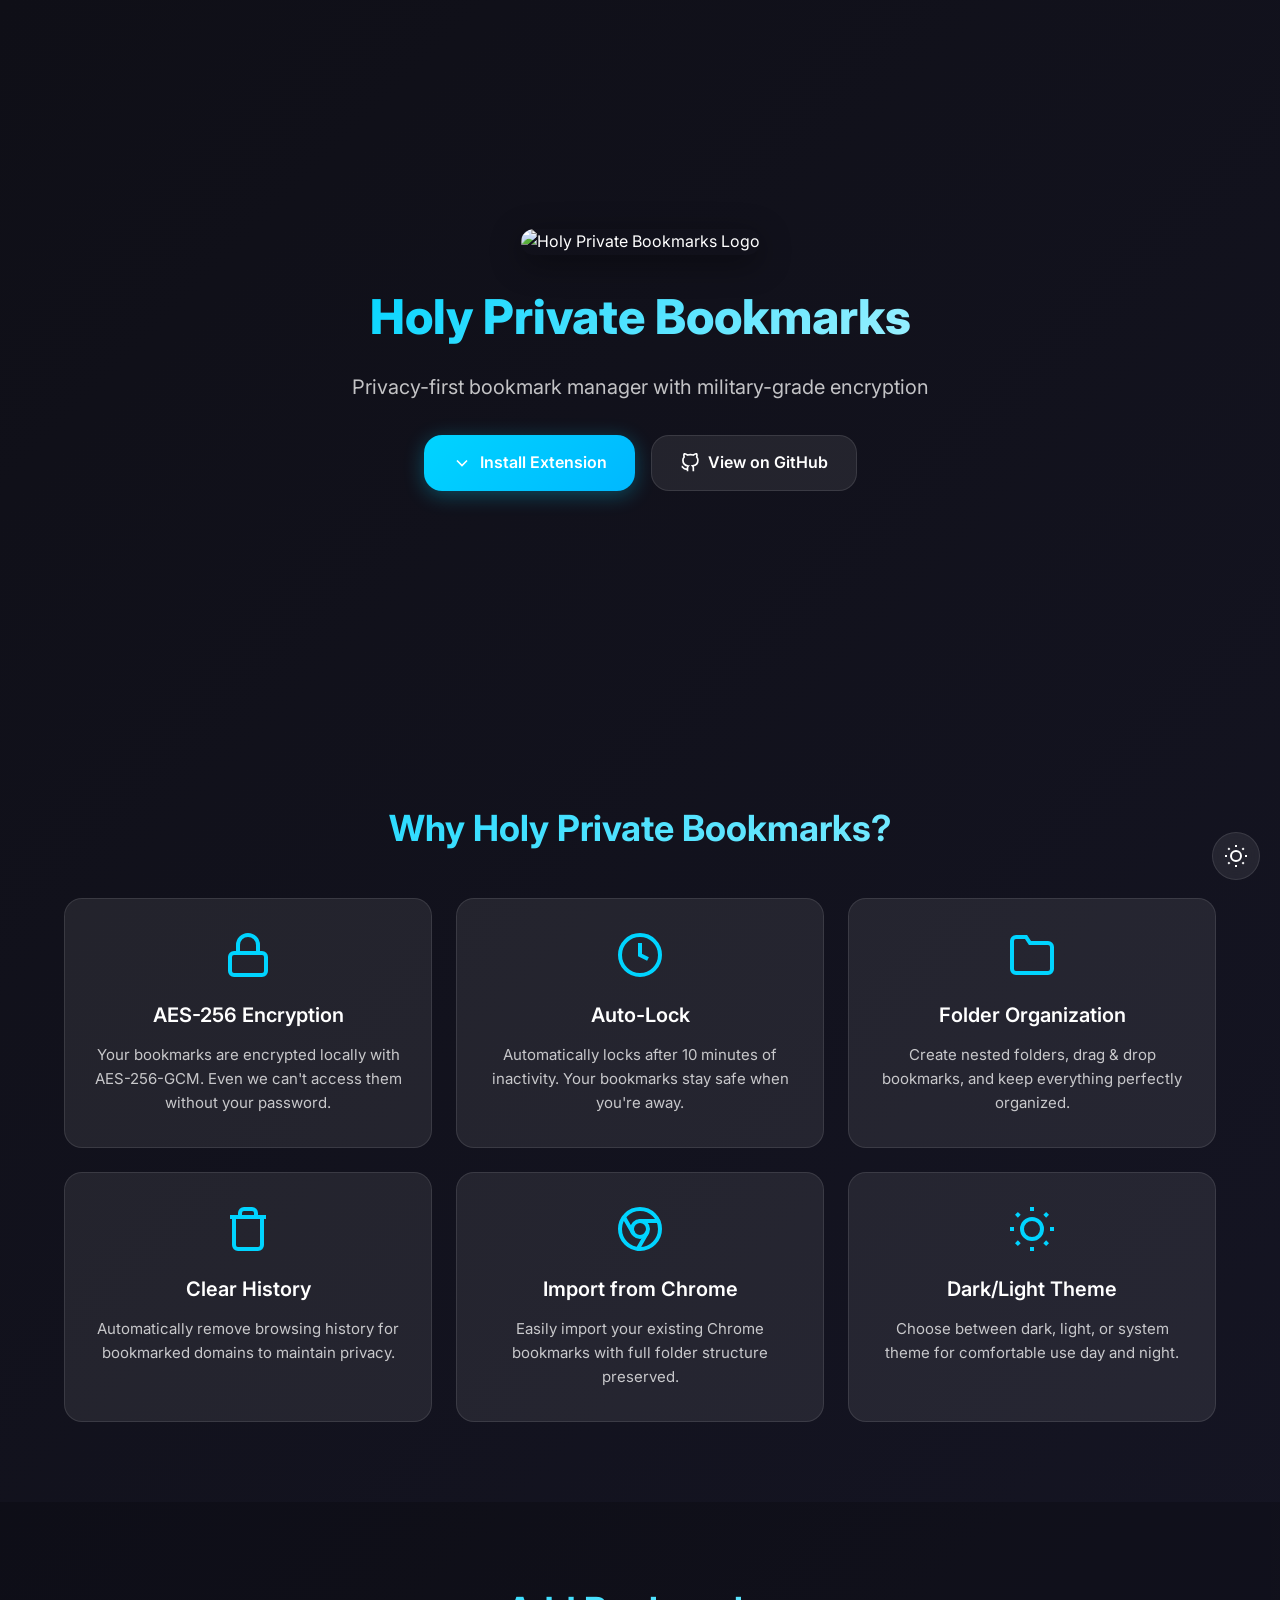
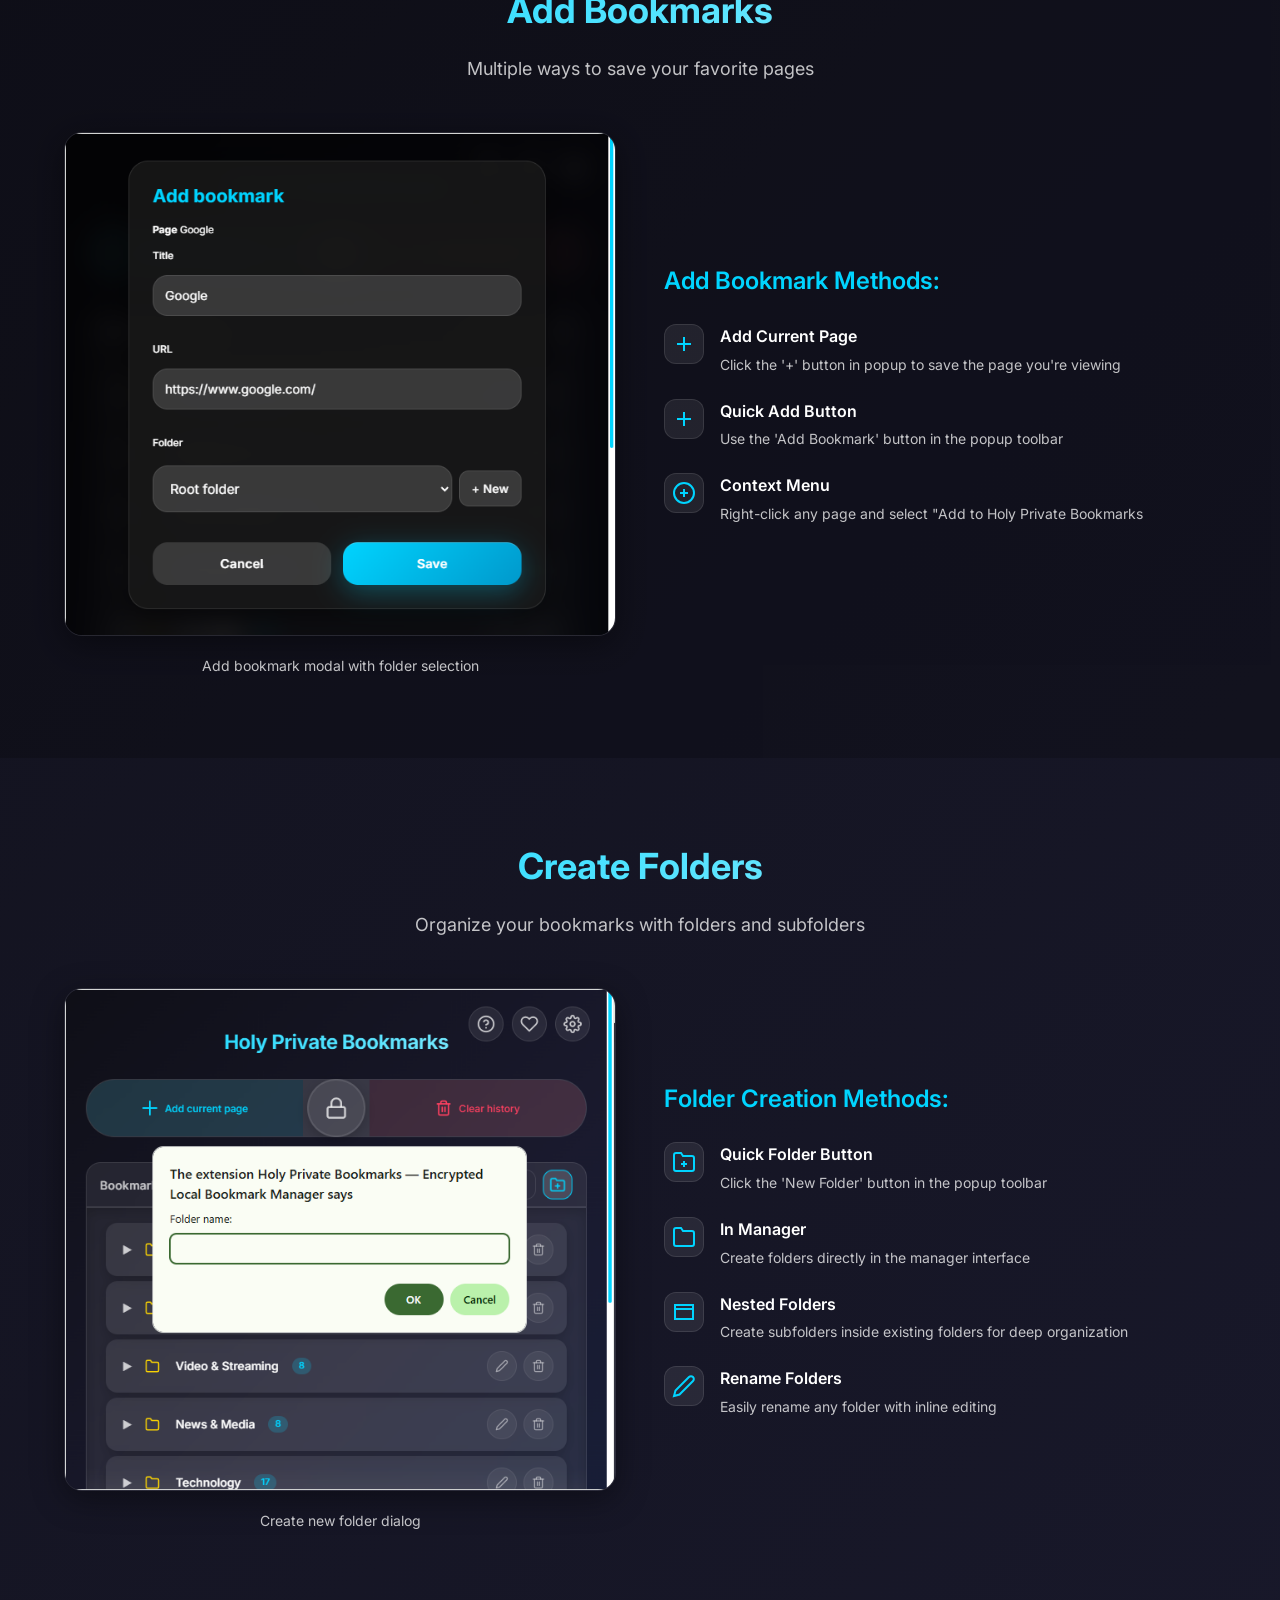
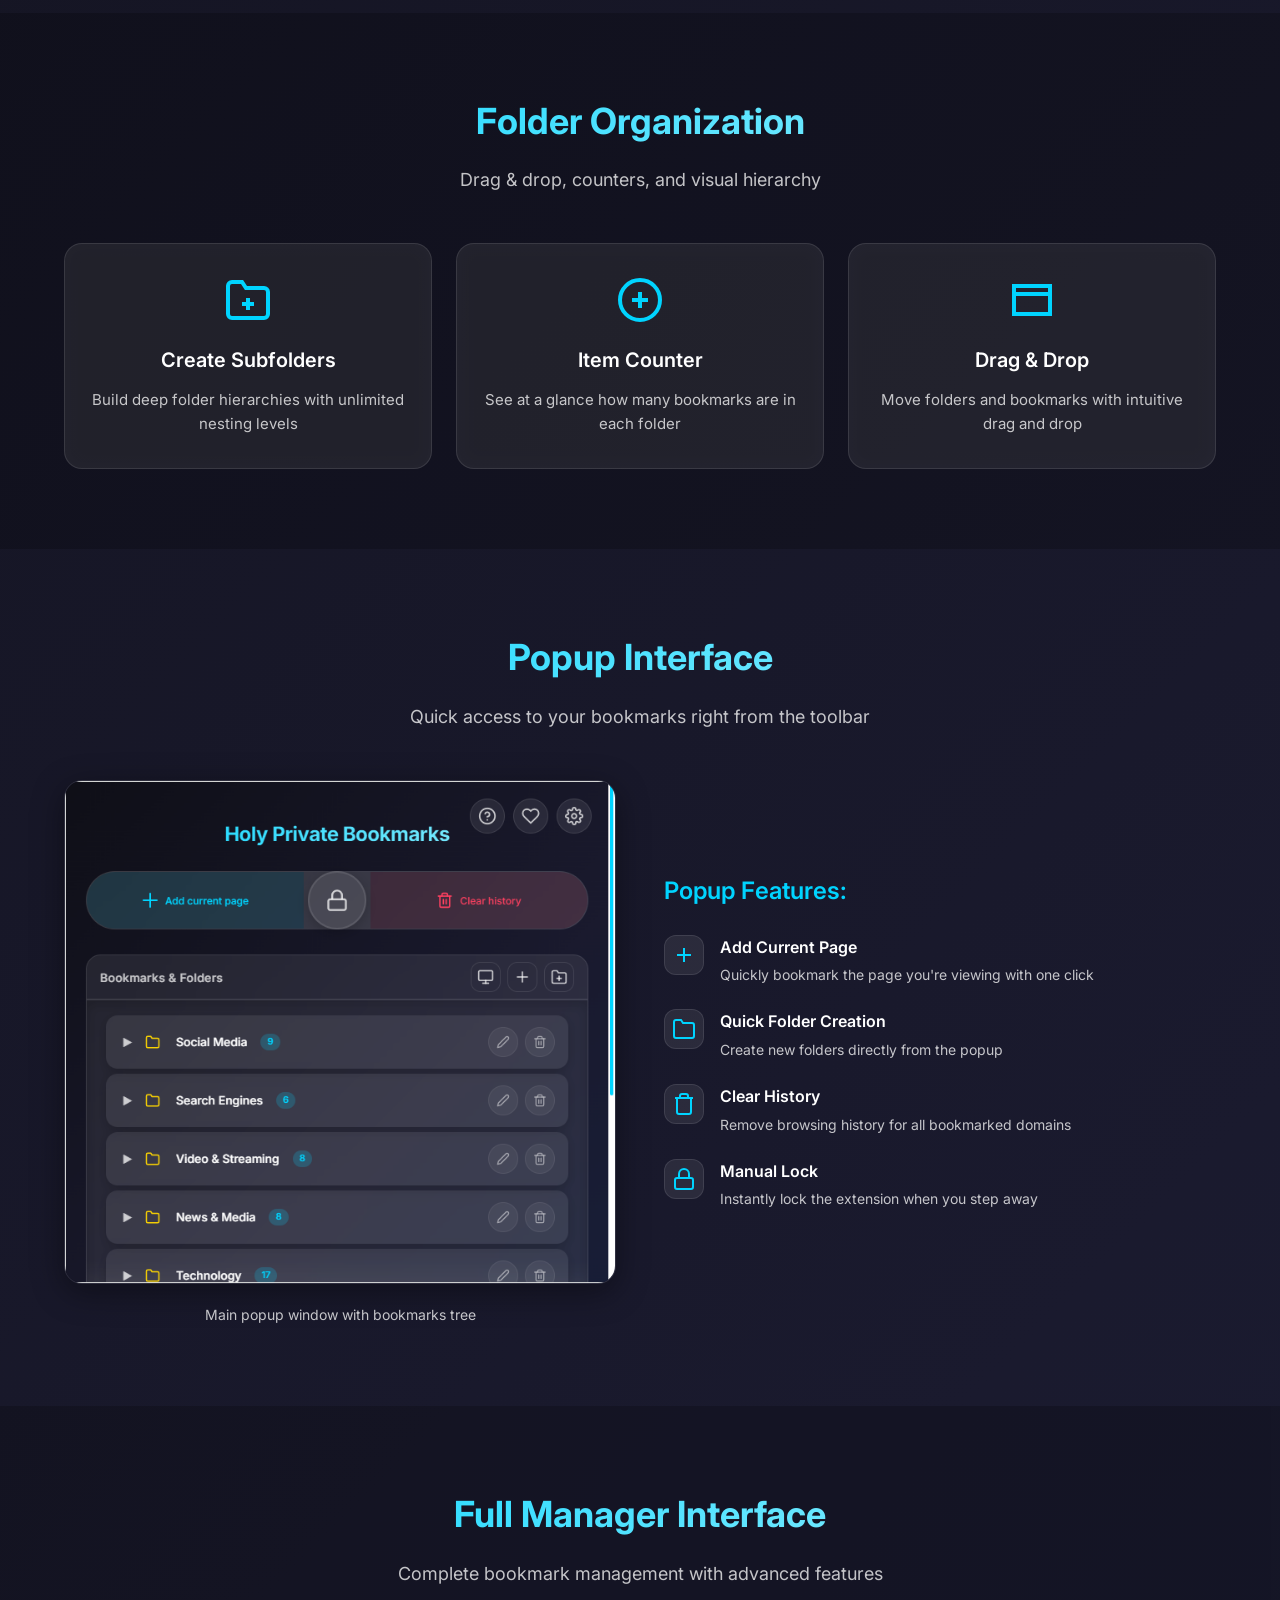
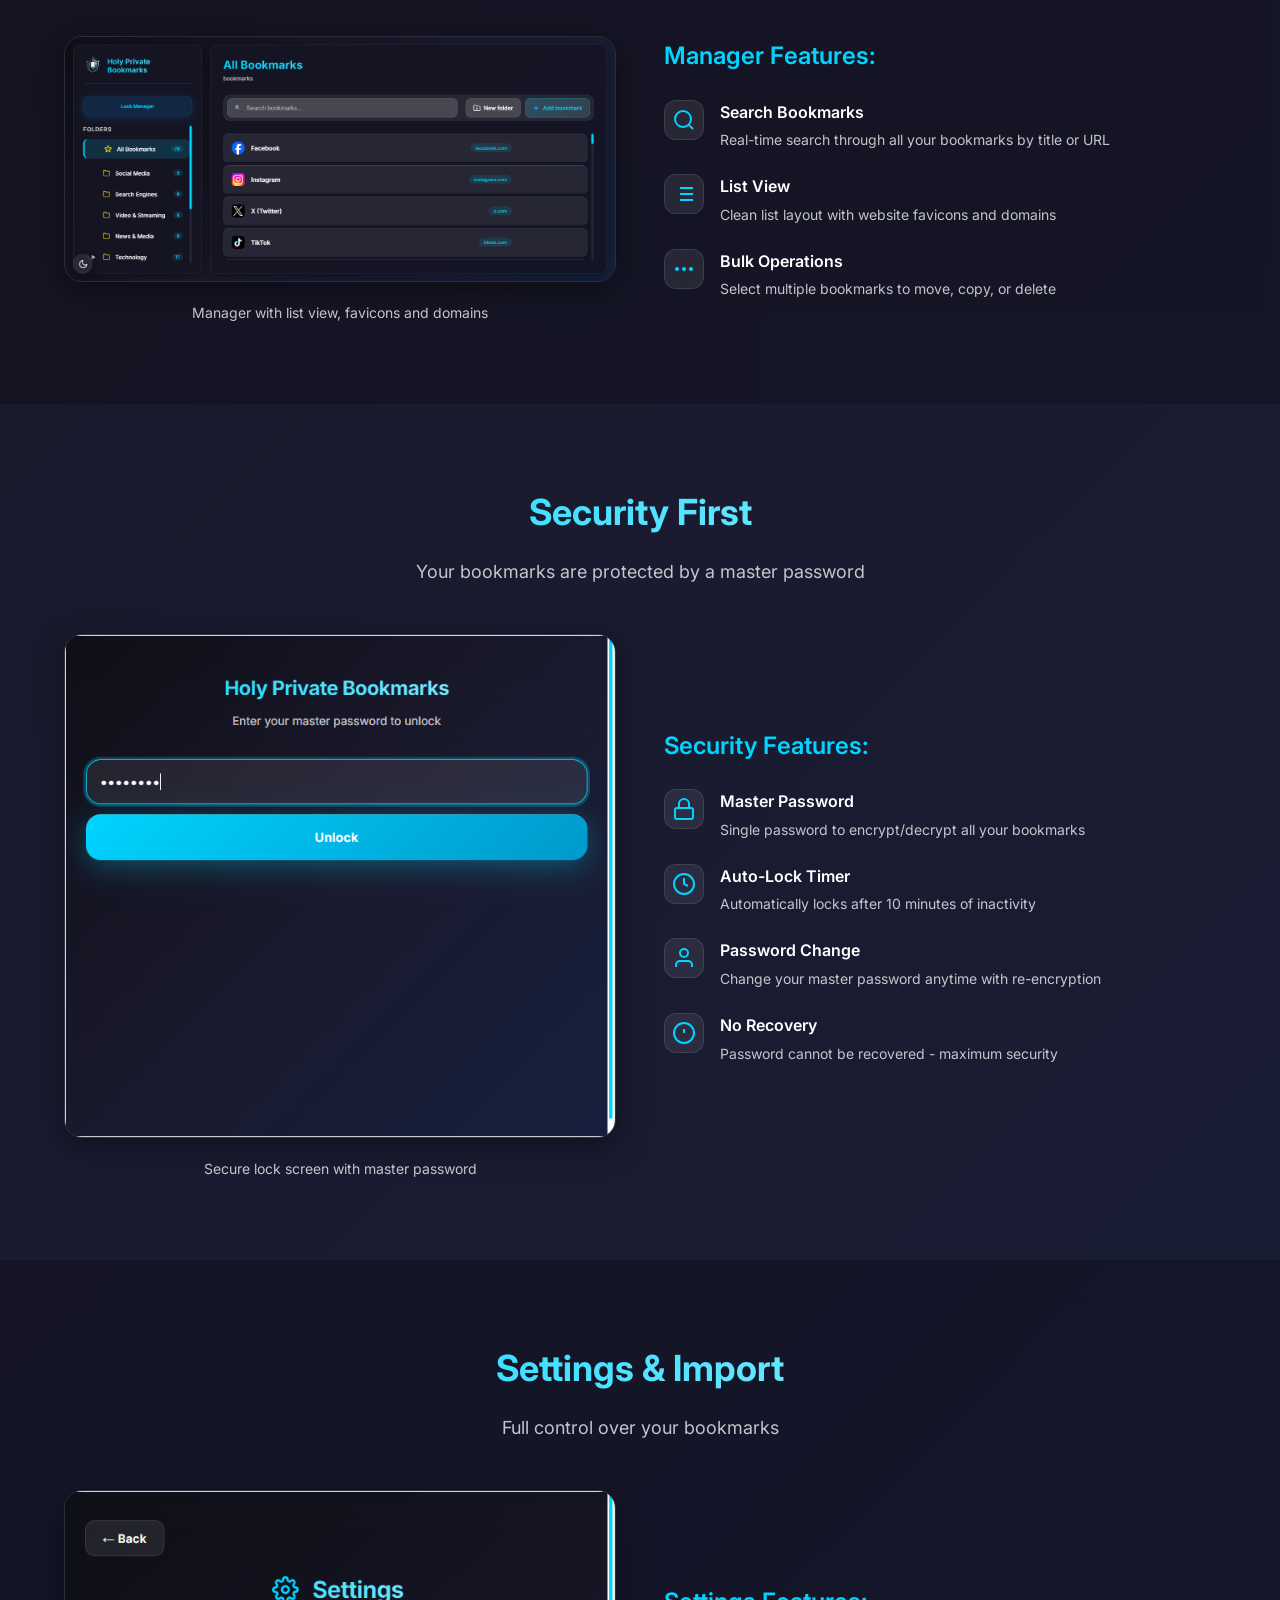
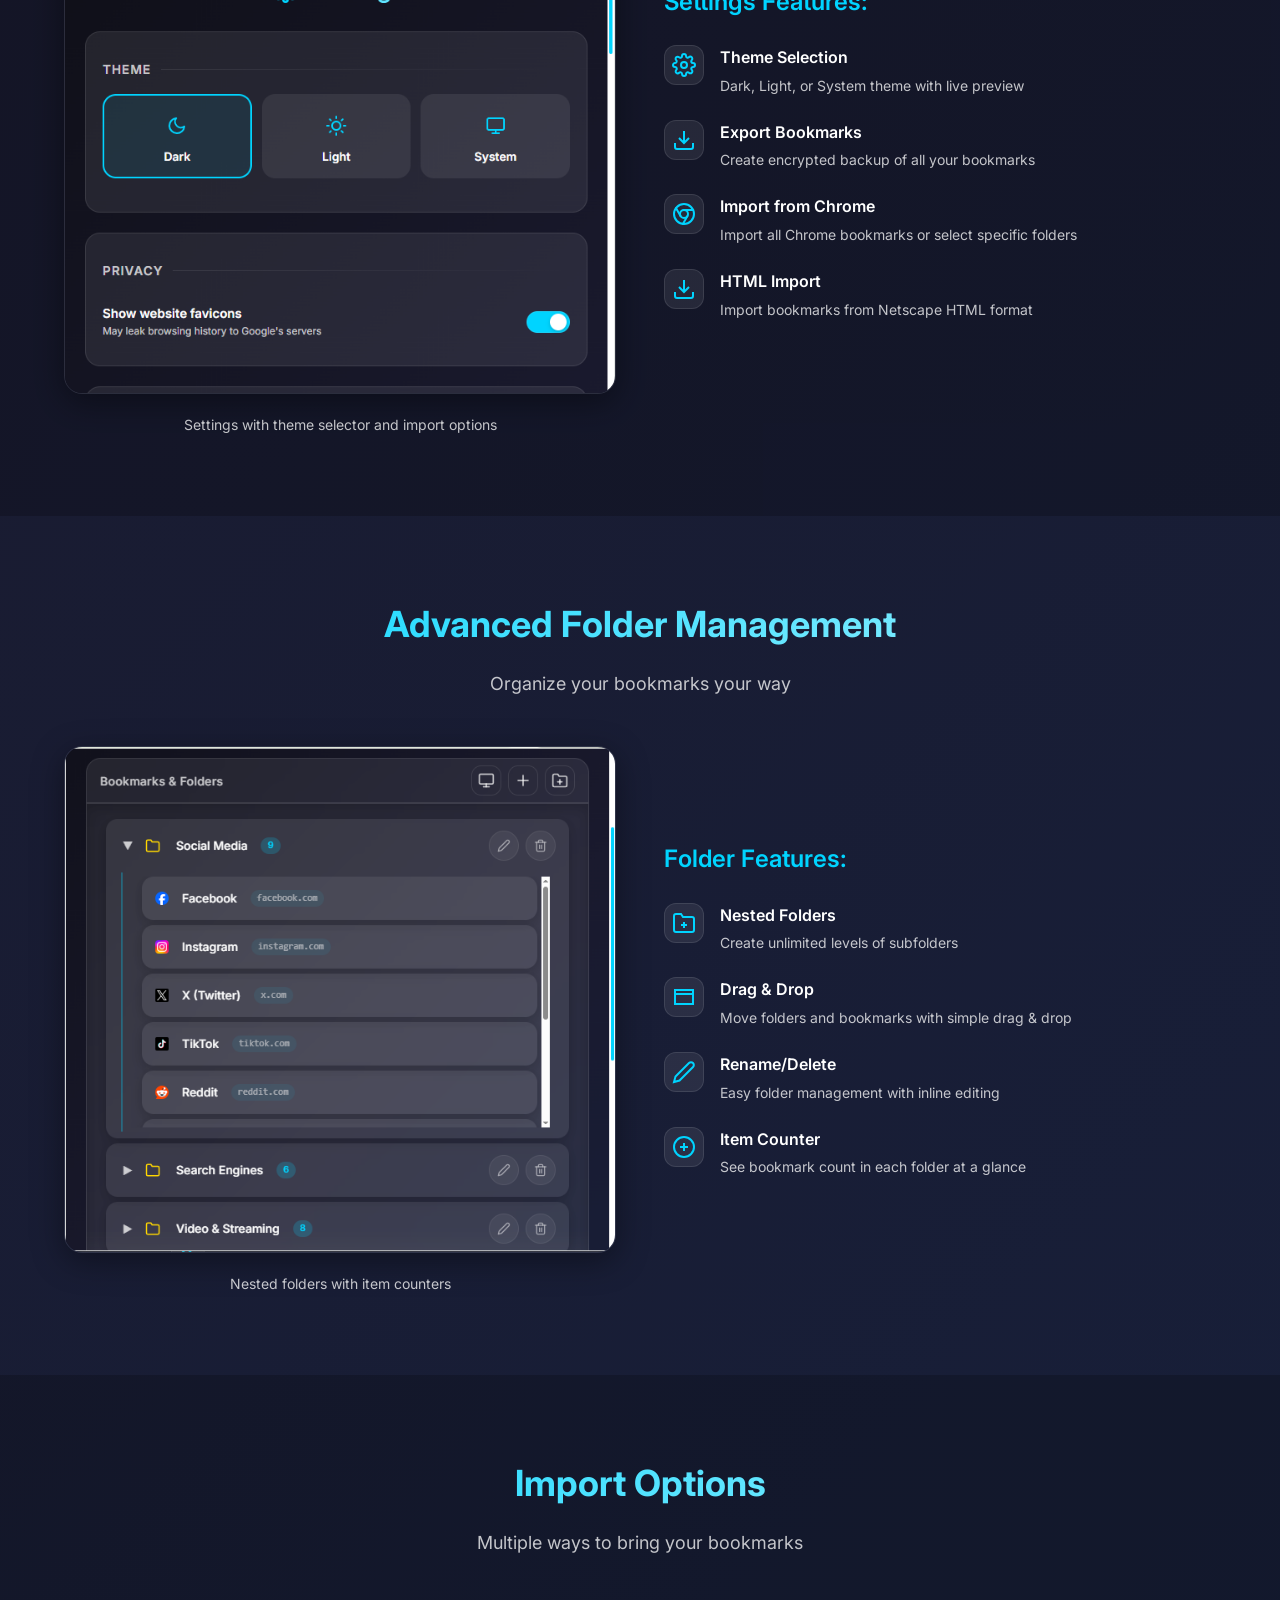
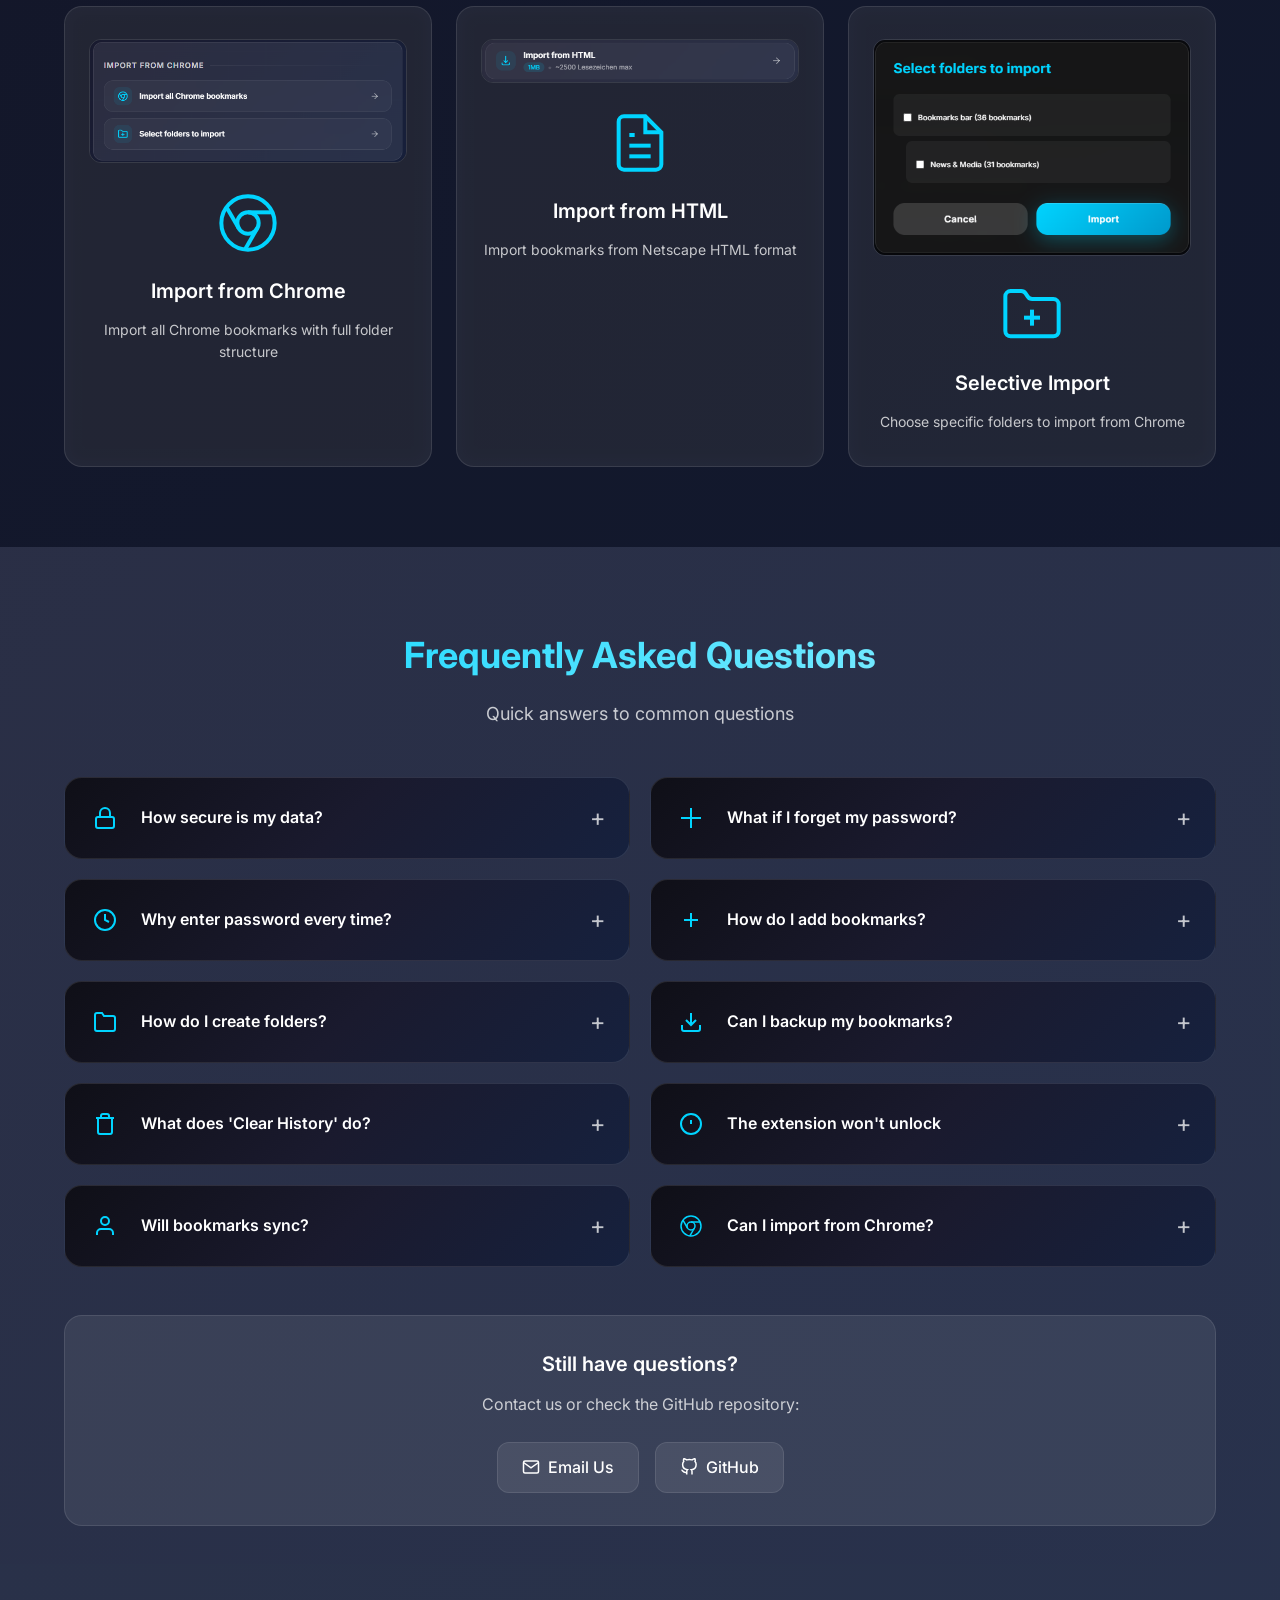
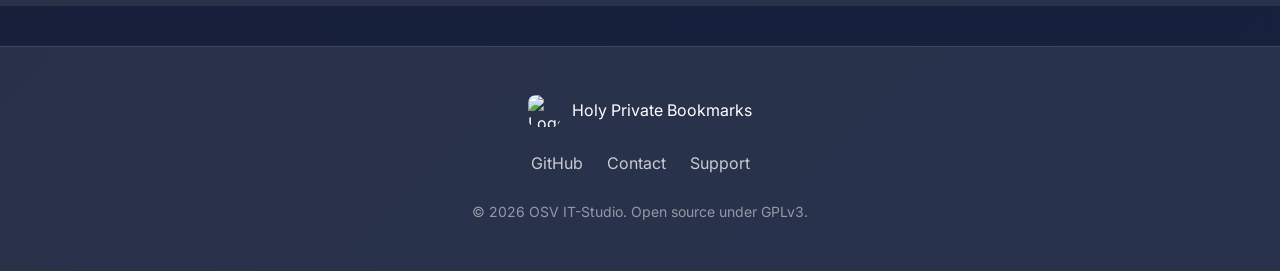
==== docs/index.html @ a37a7ee1 "Update index.html" ====
<!DOCTYPE html>
<html lang="en">
<head>
 <meta charset="UTF-8">
  <meta name="viewport" content="width=device-width, initial-scale=1.0">
  
  <title>Holy Private Bookmarks — Secure Encrypted Bookmark Manager</title>
  <meta name="description" content="Privacy-first browser extension with military-grade AES-256 encryption for your bookmarks. Local storage, master password, folders, and complete privacy.">
  <meta name="keywords" content="encrypted bookmarks, private bookmarks, secure bookmarks, password protected bookmarks, chrome extension, bookmark manager, privacy, aes-256 encryption">
  <meta name="author" content="OSV IT-Studio">
  <meta name="robots" content="index, follow">
  <meta name="language" content="English">
  <meta name="revisit-after" content="7 days">
  <meta name="google-site-verification" content="tSWlNfduThdXsXJMsFnpH-ezIT5H549niRBjzikMNz8" />
  <meta name="google-site-verification" content="KIAW8bgORhv7sdzbwrA6Qhr5ezmO7qyUEjil_J93TGE" />
  <link rel="canonical" href="https://osv-it-studio.github.io/holy-private-bookmarks/">
 
  <link rel="icon" type="image/png" sizes="16x16" href="https://raw.githubusercontent.com/OSV-IT-Studio/holy-private-bookmarks/main/src/icons/icon16.png">
  <link rel="icon" type="image/png" sizes="48x48" href="https://raw.githubusercontent.com/OSV-IT-Studio/holy-private-bookmarks/main/src/icons/icon48.png">
  <link rel="icon" type="image/png" sizes="128x128" href="https://raw.githubusercontent.com/OSV-IT-Studio/holy-private-bookmarks/main/src/icons/icon128.png">
  <link rel="apple-touch-icon" sizes="128x128" href="https://raw.githubusercontent.com/OSV-IT-Studio/holy-private-bookmarks/main/src/icons/icon128.png">
  

  <meta property="og:title" content="Holy Private Bookmarks — Encrypted Bookmark Manager">
  <meta property="og:description" content="Military-grade AES-256 encryption for your bookmarks. Local storage, master password, complete privacy.">
  <meta property="og:url" content="https://osv-it-studio.github.io/holy-private-bookmarks/">
  <meta property="og:type" content="website">
  <meta property="og:image" content="https://raw.githubusercontent.com/OSV-IT-Studio/holy-private-bookmarks/main/src/icons/icon128.png">
  <meta property="og:image:width" content="128">
  <meta property="og:image:height" content="128">
  <meta property="og:site_name" content="Holy Private Bookmarks">
  

  <meta name="twitter:card" content="summary">
  <meta name="twitter:title" content="Holy Private Bookmarks — Encrypted Bookmark Manager">
  <meta name="twitter:description" content="Military-grade AES-256 encryption for your bookmarks. Local storage, master password, complete privacy.">
  <meta name="twitter:image" content="https://raw.githubusercontent.com/OSV-IT-Studio/holy-private-bookmarks/main/src/icons/icon128.png">
  
  <link rel="stylesheet" href="style.css">
  <link href="https://fonts.googleapis.com/css2?family=Inter:wght@400;500;600;700;800&display=swap" rel="stylesheet">
</head>
<body>

  <section class="hero">
    <div class="hero-content">
      <img src="https://raw.githubusercontent.com/OSV-IT-Studio/holy-private-bookmarks/main/src/icons/icon128.png" alt="Holy Private Bookmarks Logo" class="hero-logo">
      <h1>Holy Private Bookmarks</h1>
      <p class="hero-subtitle">Privacy-first bookmark manager with military-grade encryption</p>
      <div class="hero-buttons">
        <a href="https://chromewebstore.google.com/detail/holy-private-bookmarks/nnafnomgekidkehbgkfmhapccelgdbch" class="btn btn-primary">
          <svg width="20" height="20" viewBox="0 0 24 24" fill="none" stroke="currentColor" stroke-width="2">
            <polyline points="6 9 12 15 18 9"></polyline>
          </svg>
          Install Extension
        </a>
        <a href="https://github.com/OSV-IT-Studio/holy-private-bookmarks" class="btn btn-secondary">
          <svg width="20" height="20" viewBox="0 0 24 24" fill="none" stroke="currentColor" stroke-width="2">
            <path d="M9 19c-5 1.5-5-2.5-7-3m14 6v-3.87a3.37 3.37 0 0 0-.94-2.61c3.14-.35 6.44-1.54 6.44-7A5.44 5.44 0 0 0 20 4.77 5.07 5.07 0 0 0 19.91 1S18.73.65 16 2.48a13.38 13.38 0 0 0-7 0C6.27.65 5.09 1 5.09 1A5.07 5.07 0 0 0 5 4.77a5.44 5.44 0 0 0-1.5 3.78c0 5.42 3.3 6.61 6.44 7A3.37 3.37 0 0 0 9 18.13V22"></path>
          </svg>
          View on GitHub
        </a>
      </div>
    </div>
  </section>


  <section class="features">
    <div class="container">
      <h2 class="section-title">Why Holy Private Bookmarks?</h2>
      <div class="features-grid">
        <div class="feature-card">
          <div class="feature-icon">
            <svg width="32" height="32" viewBox="0 0 24 24" fill="none" stroke="currentColor" stroke-width="2">
              <rect x="3" y="11" width="18" height="11" rx="2" ry="2"></rect>
              <path d="M7 11V7a5 5 0 0 1 10 0v4"></path>
            </svg>
          </div>
          <h3>AES-256 Encryption</h3>
          <p>Your bookmarks are encrypted locally with AES-256-GCM. Even we can't access them without your password.</p>
        </div>
        <div class="feature-card">
          <div class="feature-icon">
            <svg width="32" height="32" viewBox="0 0 24 24" fill="none" stroke="currentColor" stroke-width="2">
              <circle cx="12" cy="12" r="10"></circle>
              <polyline points="12 6 12 12 16 14"></polyline>
            </svg>
          </div>
          <h3>Auto-Lock</h3>
          <p>Automatically locks after 10 minutes of inactivity. Your bookmarks stay safe when you're away.</p>
        </div>
        <div class="feature-card">
          <div class="feature-icon">
            <svg width="32" height="32" viewBox="0 0 24 24" fill="none" stroke="currentColor" stroke-width="2">
              <path d="M22 19a2 2 0 0 1-2 2H4a2 2 0 0 1-2-2V5a2 2 0 0 1 2-2h5l2 3h9a2 2 0 0 1 2 2z"></path>
            </svg>
          </div>
          <h3>Folder Organization</h3>
          <p>Create nested folders, drag & drop bookmarks, and keep everything perfectly organized.</p>
        </div>
        <div class="feature-card">
          <div class="feature-icon">
            <svg width="32" height="32" viewBox="0 0 24 24" fill="none" stroke="currentColor" stroke-width="2">
              <polyline points="3 6 5 6 21 6"></polyline>
              <path d="M19 6v14a2 2 0 0 1-2 2H7a2 2 0 0 1-2-2V6m3 0V4a2 2 0 0 1 2-2h4a2 2 0 0 1 2 2v2"></path>
            </svg>
          </div>
          <h3>Clear History</h3>
          <p>Automatically remove browsing history for bookmarked domains to maintain privacy.</p>
        </div>
        <div class="feature-card">
          <div class="feature-icon">
            <svg width="20" height="20" viewBox="0 0 24 24" fill="none" stroke="currentColor" stroke-width="2" stroke-linecap="round" stroke-linejoin="round">
                    <circle cx="12" cy="12" r="10"></circle>
                    <circle cx="12" cy="12" r="4"></circle>
                    <line x1="21.17" y1="8" x2="12" y2="8"></line>
                    <line x1="3.95" y1="6.06" x2="8.54" y2="14"></line>
                    <line x1="10.88" y1="21.94" x2="15.46" y2="14"></line>
                </svg>
          </div>
          <h3>Import from Chrome</h3>
          <p>Easily import your existing Chrome bookmarks with full folder structure preserved.</p>
        </div>
        <div class="feature-card">
          <div class="feature-icon">
            <svg width="32" height="32" viewBox="0 0 24 24" fill="none" stroke="currentColor" stroke-width="2">
              <circle cx="12" cy="12" r="5"></circle>
              <line x1="12" y1="1" x2="12" y2="3"></line>
              <line x1="12" y1="21" x2="12" y2="23"></line>
              <line x1="4.22" y1="4.22" x2="5.64" y2="5.64"></line>
              <line x1="18.36" y1="18.36" x2="19.78" y2="19.78"></line>
              <line x1="1" y1="12" x2="3" y2="12"></line>
              <line x1="21" y1="12" x2="23" y2="12"></line>
              <line x1="4.22" y1="19.78" x2="5.64" y2="18.36"></line>
              <line x1="18.36" y1="5.64" x2="19.78" y2="4.22"></line>
            </svg>
          </div>
          <h3>Dark/Light Theme</h3>
          <p>Choose between dark, light, or system theme for comfortable use day and night.</p>
        </div>
      </div>
    </div>
  </section>


  <section class="demo-section alt-bg">
    <div class="container">
      <h2 class="section-title">Add Bookmarks</h2>
      <p class="section-subtitle">Multiple ways to save your favorite pages</p>
      
      <div class="demo-grid">
        <div class="demo-image">
          <img src="screenshots/add-bookmark.png" alt="Add Bookmark Modal" class="screenshot">
          <div class="demo-caption">Add bookmark modal with folder selection</div>
        </div>
        
        <div class="demo-features">
          <h3>Add Bookmark Methods:</h3>
          <ul class="feature-list">
            <li>
              <span class="feature-marker">
                <svg width="24" height="24" viewBox="0 0 24 24" fill="none" stroke="currentColor" stroke-width="2">
                  <line x1="12" y1="5" x2="12" y2="19"></line>
                  <line x1="5" y1="12" x2="19" y2="12"></line>
                </svg>
              </span>
              <div>
                <strong>Add Current Page</strong>
                <p>Click the '+' button in popup to save the page you're viewing</p>
              </div>
            </li>
            <li>
              <span class="feature-marker">
                <svg width="24" height="24" viewBox="0 0 24 24" fill="none" stroke="currentColor" stroke-width="2">
                  <line x1="12" y1="5" x2="12" y2="19"></line>
                  <line x1="5" y1="12" x2="19" y2="12"></line>
                </svg>
              </span>
              <div>
                <strong>Quick Add Button</strong>
                <p>Use the 'Add Bookmark' button in the popup toolbar</p>
              </div>
            </li>
            <li>
              <span class="feature-marker">
                <svg width="24" height="24" viewBox="0 0 24 24" fill="none" stroke="currentColor" stroke-width="2">
                  <circle cx="12" cy="12" r="10"></circle>
                  <line x1="12" y1="8" x2="12" y2="16"></line>
                  <line x1="8" y1="12" x2="16" y2="12"></line>
                </svg>
              </span>
              <div>
                <strong>Context Menu</strong>
                <p>Right-click any page and select "Add to Holy Private Bookmarks</p>
              </div>
            </li>
            
          </ul>
        </div>
      </div>
    </div>
  </section>


  <section class="demo-section">
    <div class="container">
      <h2 class="section-title">Create Folders</h2>
      <p class="section-subtitle">Organize your bookmarks with folders and subfolders</p>
      
      <div class="demo-grid reverse">
        <div class="demo-features">
          <h3>Folder Creation Methods:</h3>
          <ul class="feature-list">
            <li>
              <span class="feature-marker">
                <svg width="24" height="24" viewBox="0 0 24 24" fill="none" stroke="currentColor" stroke-width="2">
                  <path d="M22 19a2 2 0 0 1-2 2H4a2 2 0 0 1-2-2V5a2 2 0 0 1 2-2h5l2 3h9a2 2 0 0 1 2 2z"></path>
                  <line x1="12" y1="11" x2="12" y2="17"></line>
                  <line x1="9" y1="14" x2="15" y2="14"></line>
                </svg>
              </span>
              <div>
                <strong>Quick Folder Button</strong>
                <p>Click the 'New Folder' button in the popup toolbar</p>
              </div>
            </li>
            <li>
              <span class="feature-marker">
                <svg width="24" height="24" viewBox="0 0 24 24" fill="none" stroke="currentColor" stroke-width="2">
                  <path d="M22 19a2 2 0 0 1-2 2H4a2 2 0 0 1-2-2V5a2 2 0 0 1 2-2h5l2 3h9a2 2 0 0 1 2 2z"></path>
                </svg>
              </span>
              <div>
                <strong>In Manager</strong>
                <p>Create folders directly in the manager interface</p>
              </div>
            </li>
            <li>
              <span class="feature-marker">
                <svg width="24" height="24" viewBox="0 0 24 24" fill="none" stroke="currentColor" stroke-width="2">
                  <path d="M3 9h18v10H3V9z"></path>
                  <path d="M3 5h18v4H3z"></path>
                </svg>
              </span>
              <div>
                <strong>Nested Folders</strong>
                <p>Create subfolders inside existing folders for deep organization</p>
              </div>
            </li>
            <li>
              <span class="feature-marker">
                <svg width="24" height="24" viewBox="0 0 24 24" fill="none" stroke="currentColor" stroke-width="2">
                  <path d="M17 3a2.828 2.828 0 1 1 4 4L7.5 20.5 2 22l1.5-5.5L17 3z"></path>
                </svg>
              </span>
              <div>
                <strong>Rename Folders</strong>
                <p>Easily rename any folder with inline editing</p>
              </div>
            </li>
          </ul>
        </div>
        
        <div class="demo-image">
          <img src="screenshots/create-folder.png" alt="Create Folder" class="screenshot">
          <div class="demo-caption">Create new folder dialog</div>
        </div>
      </div>
    </div>
  </section>


  <section class="demo-section  alt-bg">
    <div class="container">
      <h2 class="section-title">Folder Organization</h2>
      <p class="section-subtitle">Drag & drop, counters, and visual hierarchy</p>
      
      <div class="features-grid">
        <div class="feature-card">
          <div class="feature-icon">
            <svg width="48" height="48" viewBox="0 0 24 24" fill="none" stroke="currentColor" stroke-width="2">
              <path d="M22 19a2 2 0 0 1-2 2H4a2 2 0 0 1-2-2V5a2 2 0 0 1 2-2h5l2 3h9a2 2 0 0 1 2 2z"></path>
              <path d="M12 11v6"></path>
              <path d="M9 14h6"></path>
            </svg>
          </div>
          <h3>Create Subfolders</h3>
          <p>Build deep folder hierarchies with unlimited nesting levels</p>
        </div>
        
        <div class="feature-card">
          <div class="feature-icon">
            <svg width="48" height="48" viewBox="0 0 24 24" fill="none" stroke="currentColor" stroke-width="2">
              <circle cx="12" cy="12" r="10"></circle>
              <line x1="12" y1="8" x2="12" y2="16"></line>
              <line x1="8" y1="12" x2="16" y2="12"></line>
            </svg>
          </div>
          <h3>Item Counter</h3>
          <p>See at a glance how many bookmarks are in each folder</p>
        </div>
        
        <div class="feature-card">
          <div class="feature-icon">
            <svg width="48" height="48" viewBox="0 0 24 24" fill="none" stroke="currentColor" stroke-width="2">
              <path d="M3 9h18v10H3V9z"></path>
              <path d="M3 5h18v4H3z"></path>
            </svg>
          </div>
          <h3>Drag & Drop</h3>
          <p>Move folders and bookmarks with intuitive drag and drop</p>
        </div>
      </div>
    </div>
  </section>


  <section class="demo-section">
    <div class="container">
      <h2 class="section-title">Popup Interface</h2>
      <p class="section-subtitle">Quick access to your bookmarks right from the toolbar</p>
      
      <div class="demo-grid">
        <div class="demo-image">
          <img src="screenshots/popup-main.png" alt="Popup Main Interface" class="screenshot">
          <div class="demo-caption">Main popup window with bookmarks tree</div>
        </div>
        
        <div class="demo-features">
          <h3>Popup Features:</h3>
          <ul class="feature-list">
            <li>
              <span class="feature-marker">
                <svg width="24" height="24" viewBox="0 0 24 24" fill="none" stroke="currentColor" stroke-width="2">
                  <line x1="12" y1="5" x2="12" y2="19"></line>
                  <line x1="5" y1="12" x2="19" y2="12"></line>
                </svg>
              </span>
              <div>
                <strong>Add Current Page</strong>
                <p>Quickly bookmark the page you're viewing with one click</p>
              </div>
            </li>
            <li>
              <span class="feature-marker">
                <svg width="24" height="24" viewBox="0 0 24 24" fill="none" stroke="currentColor" stroke-width="2">
                  <path d="M22 19a2 2 0 0 1-2 2H4a2 2 0 0 1-2-2V5a2 2 0 0 1 2-2h5l2 3h9a2 2 0 0 1 2 2z"></path>
                </svg>
              </span>
              <div>
                <strong>Quick Folder Creation</strong>
                <p>Create new folders directly from the popup</p>
              </div>
            </li>
            <li>
              <span class="feature-marker">
                <svg width="24" height="24" viewBox="0 0 24 24" fill="none" stroke="currentColor" stroke-width="2">
                  <polyline points="3 6 5 6 21 6"></polyline>
                  <path d="M19 6v14a2 2 0 0 1-2 2H7a2 2 0 0 1-2-2V6m3 0V4a2 2 0 0 1 2-2h4a2 2 0 0 1 2 2v2"></path>
                </svg>
              </span>
              <div>
                <strong>Clear History</strong>
                <p>Remove browsing history for all bookmarked domains</p>
              </div>
            </li>
            <li>
              <span class="feature-marker">
                <svg width="24" height="24" viewBox="0 0 24 24" fill="none" stroke="currentColor" stroke-width="2">
                  <rect x="3" y="11" width="18" height="11" rx="2" ry="2"></rect>
                  <path d="M7 11V7a5 5 0 0 1 10 0v4"></path>
                </svg>
              </span>
              <div>
                <strong>Manual Lock</strong>
                <p>Instantly lock the extension when you step away</p>
              </div>
            </li>
          </ul>
        </div>
      </div>
    </div>
  </section>



<section class="demo-section  alt-bg">
  <div class="container">
    <h2 class="section-title">Full Manager Interface</h2>
    <p class="section-subtitle">Complete bookmark management with advanced features</p>
    
    <div class="demo-grid reverse">
      <div class="demo-features">
        <h3>Manager Features:</h3>
        <ul class="feature-list">
          <li>
            <span class="feature-marker">
              <svg width="24" height="24" viewBox="0 0 24 24" fill="none" stroke="currentColor" stroke-width="2">
                <circle cx="11" cy="11" r="8"></circle>
                <line x1="21" y1="21" x2="16.65" y2="16.65"></line>
              </svg>
            </span>
            <div>
              <strong>Search Bookmarks</strong>
              <p>Real-time search through all your bookmarks by title or URL</p>
            </div>
          </li>
          <li>
            <span class="feature-marker">
              <svg width="24" height="24" viewBox="0 0 24 24" fill="none" stroke="currentColor" stroke-width="2">
                <line x1="8" y1="6" x2="21" y2="6"></line>
                <line x1="8" y1="12" x2="21" y2="12"></line>
                <line x1="8" y1="18" x2="21" y2="18"></line>
                <line x1="3" y1="6" x2="3.01" y2="6"></line>
                <line x1="3" y1="12" x2="3.01" y2="12"></line>
                <line x1="3" y1="18" x2="3.01" y2="18"></line>
              </svg>
            </span>
            <div>
              <strong>List View</strong>
              <p>Clean list layout with website favicons and domains</p>
            </div>
          </li>
          <li>
            <span class="feature-marker">
              <svg width="24" height="24" viewBox="0 0 24 24" fill="none" stroke="currentColor" stroke-width="2">
                <circle cx="12" cy="12" r="1"></circle>
                <circle cx="19" cy="12" r="1"></circle>
                <circle cx="5" cy="12" r="1"></circle>
              </svg>
            </span>
            <div>
              <strong>Bulk Operations</strong>
              <p>Select multiple bookmarks to move, copy, or delete</p>
            </div>
          </li>
          
        </ul>
      </div>
      
      <div class="demo-image">
        <img src="screenshots/manager-list.png" alt="Manager List View" class="screenshot">
        <div class="demo-caption">Manager with list view, favicons and domains</div>
      </div>
    </div>
  </div>
</section>


  <section class="demo-section">
    <div class="container">
      <h2 class="section-title">Security First</h2>
      <p class="section-subtitle">Your bookmarks are protected by a master password</p>
      
      <div class="demo-grid">
        <div class="demo-image">
          <img src="screenshots/lock-screen.png" alt="Lock Screen" class="screenshot">
          <div class="demo-caption">Secure lock screen with master password</div>
        </div>
        
        <div class="demo-features">
          <h3>Security Features:</h3>
          <ul class="feature-list">
            <li>
              <span class="feature-marker">
                <svg width="24" height="24" viewBox="0 0 24 24" fill="none" stroke="currentColor" stroke-width="2">
                  <rect x="3" y="11" width="18" height="11" rx="2" ry="2"></rect>
                  <path d="M7 11V7a5 5 0 0 1 10 0v4"></path>
                </svg>
              </span>
              <div>
                <strong>Master Password</strong>
                <p>Single password to encrypt/decrypt all your bookmarks</p>
              </div>
            </li>
            <li>
              <span class="feature-marker">
                <svg width="24" height="24" viewBox="0 0 24 24" fill="none" stroke="currentColor" stroke-width="2">
                  <circle cx="12" cy="12" r="10"></circle>
                  <polyline points="12 6 12 12 16 14"></polyline>
                </svg>
              </span>
              <div>
                <strong>Auto-Lock Timer</strong>
                <p>Automatically locks after 10 minutes of inactivity</p>
              </div>
            </li>
            <li>
              <span class="feature-marker">
                <svg width="24" height="24" viewBox="0 0 24 24" fill="none" stroke="currentColor" stroke-width="2">
                  <path d="M20 21v-2a4 4 0 0 0-4-4H8a4 4 0 0 0-4 4v2"></path>
                  <circle cx="12" cy="7" r="4"></circle>
                </svg>
              </span>
              <div>
                <strong>Password Change</strong>
                <p>Change your master password anytime with re-encryption</p>
              </div>
            </li>
            <li>
              <span class="feature-marker">
                <svg width="24" height="24" viewBox="0 0 24 24" fill="none" stroke="currentColor" stroke-width="2">
                  <circle cx="12" cy="12" r="10"></circle>
                  <line x1="12" y1="8" x2="12" y2="12"></line>
                  <line x1="12" y1="16" x2="12.01" y2="16"></line>
                </svg>
              </span>
              <div>
                <strong>No Recovery</strong>
                <p>Password cannot be recovered - maximum security</p>
              </div>
            </li>
          </ul>
        </div>
      </div>
    </div>
  </section>

 
  <section class="demo-section alt-bg">
    <div class="container">
      <h2 class="section-title">Settings & Import</h2>
      <p class="section-subtitle">Full control over your bookmarks</p>
      
      <div class="demo-grid reverse">
        <div class="demo-features">
          <h3>Settings Features:</h3>
          <ul class="feature-list">
            <li>
              <span class="feature-marker">
                <svg width="24" height="24" viewBox="0 0 24 24" fill="none" stroke="currentColor" stroke-width="2">
                  <circle cx="12" cy="12" r="3"></circle>
                  <path d="M19.4 15a1.65 1.65 0 0 0 .33 1.82l.06.06a2 2 0 0 1 0 2.83 2 2 0 0 1-2.83 0l-.06-.06a1.65 1.65 0 0 0-1.82-.33 1.65 1.65 0 0 0-1 1.51V21a2 2 0 0 1-2 2 2 2 0 0 1-2-2v-.09A1.65 1.65 0 0 0 9 19.4a1.65 1.65 0 0 0-1.82.33l-.06.06a2 2 0 0 1-2.83 0 2 2 0 0 1 0-2.83l.06-.06a1.65 1.65 0 0 0 .33-1.82 1.65 1.65 0 0 0-1.51-1H3a2 2 0 0 1-2-2 2 2 0 0 1 2-2h.09A1.65 1.65 0 0 0 4.6 9a1.65 1.65 0 0 0-.33-1.82l-.06-.06a2 2 0 0 1 0-2.83 2 2 0 0 1 2.83 0l.06.06a1.65 1.65 0 0 0 1.82.33H9a1.65 1.65 0 0 0 1-1.51V3a2 2 0 0 1 2-2 2 2 0 0 1 2 2v.09a1.65 1.65 0 0 0 1 1.51 1.65 1.65 0 0 0 1.82-.33l.06-.06a2 2 0 0 1 2.83 0 2 2 0 0 1 0 2.83l-.06.06a1.65 1.65 0 0 0-.33 1.82V9a1.65 1.65 0 0 0 1.51 1H21a2 2 0 0 1 2 2 2 2 0 0 1-2 2h-.09a1.65 1.65 0 0 0-1.51 1z"></path>
                </svg>
              </span>
              <div>
                <strong>Theme Selection</strong>
                <p>Dark, Light, or System theme with live preview</p>
              </div>
            </li>
            <li>
              <span class="feature-marker">
                <svg width="24" height="24" viewBox="0 0 24 24" fill="none" stroke="currentColor" stroke-width="2">
                  <path d="M21 15v4a2 2 0 0 1-2 2H5a2 2 0 0 1-2-2v-4"></path>
                  <polyline points="7 10 12 15 17 10"></polyline>
                  <line x1="12" y1="15" x2="12" y2="3"></line>
                </svg>
              </span>
              <div>
                <strong>Export Bookmarks</strong>
                <p>Create encrypted backup of all your bookmarks</p>
              </div>
            </li>
            <li>
              <span class="feature-marker">
                <svg width="20" height="20" viewBox="0 0 24 24" fill="none" stroke="currentColor" stroke-width="2" stroke-linecap="round" stroke-linejoin="round">
                    <circle cx="12" cy="12" r="10"></circle>
                    <circle cx="12" cy="12" r="4"></circle>
                    <line x1="21.17" y1="8" x2="12" y2="8"></line>
                    <line x1="3.95" y1="6.06" x2="8.54" y2="14"></line>
                    <line x1="10.88" y1="21.94" x2="15.46" y2="14"></line>
                </svg>
              </span>
              <div>
                <strong>Import from Chrome</strong>
                <p>Import all Chrome bookmarks or select specific folders</p>
              </div>
            </li>
            <li>
              <span class="feature-marker">
                <svg width="24" height="24" viewBox="0 0 24 24" fill="none" stroke="currentColor" stroke-width="2">
                  <path d="M21 15v4a2 2 0 0 1-2 2H5a2 2 0 0 1-2-2v-4"></path>
                  <polyline points="7 10 12 15 17 10"></polyline>
                  <line x1="12" y1="15" x2="12" y2="3"></line>
                </svg>
              </span>
              <div>
                <strong>HTML Import</strong>
                <p>Import bookmarks from Netscape HTML format</p>
              </div>
            </li>
          </ul>
        </div>
        
        <div class="demo-image">
          <img src="screenshots/settings.png" alt="Settings Panel" class="screenshot">
          <div class="demo-caption">Settings with theme selector and import options</div>
        </div>
      </div>
    </div>
  </section>

  


  <section class="demo-section">
    <div class="container">
      <h2 class="section-title">Advanced Folder Management</h2>
      <p class="section-subtitle">Organize your bookmarks your way</p>
      
      <div class="demo-grid reverse">
        <div class="demo-features">
          <h3>Folder Features:</h3>
          <ul class="feature-list">
            <li>
              <span class="feature-marker">
                <svg width="24" height="24" viewBox="0 0 24 24" fill="none" stroke="currentColor" stroke-width="2">
                  <path d="M22 19a2 2 0 0 1-2 2H4a2 2 0 0 1-2-2V5a2 2 0 0 1 2-2h5l2 3h9a2 2 0 0 1 2 2z"></path>
                  <line x1="12" y1="11" x2="12" y2="17"></line>
                  <line x1="9" y1="14" x2="15" y2="14"></line>
                </svg>
              </span>
              <div>
                <strong>Nested Folders</strong>
                <p>Create unlimited levels of subfolders</p>
              </div>
            </li>
            <li>
              <span class="feature-marker">
                <svg width="24" height="24" viewBox="0 0 24 24" fill="none" stroke="currentColor" stroke-width="2">
                  <path d="M3 9h18v10H3V9z"></path>
                  <path d="M3 5h18v4H3z"></path>
                </svg>
              </span>
              <div>
                <strong>Drag & Drop</strong>
                <p>Move folders and bookmarks with simple drag & drop</p>
              </div>
            </li>
            <li>
              <span class="feature-marker">
                <svg width="24" height="24" viewBox="0 0 24 24" fill="none" stroke="currentColor" stroke-width="2">
                  <path d="M17 3a2.828 2.828 0 1 1 4 4L7.5 20.5 2 22l1.5-5.5L17 3z"></path>
                </svg>
              </span>
              <div>
                <strong>Rename/Delete</strong>
                <p>Easy folder management with inline editing</p>
              </div>
            </li>
            <li>
              <span class="feature-marker">
                <svg width="24" height="24" viewBox="0 0 24 24" fill="none" stroke="currentColor" stroke-width="2">
                  <circle cx="12" cy="12" r="10"></circle>
                  <line x1="12" y1="8" x2="12" y2="16"></line>
                  <line x1="8" y1="12" x2="16" y2="12"></line>
                </svg>
              </span>
              <div>
                <strong>Item Counter</strong>
                <p>See bookmark count in each folder at a glance</p>
              </div>
            </li>
          </ul>
        </div>
        
        <div class="demo-image">
          <img src="screenshots/folder-tree.png" alt="Folder Tree" class="screenshot">
          <div class="demo-caption">Nested folders with item counters</div>
        </div>
      </div>
    </div>
  </section>

 

  <section class="demo-section  alt-bg">
    <div class="container">
      <h2 class="section-title">Import Options</h2>
      <p class="section-subtitle">Multiple ways to bring your bookmarks</p>
      
      <div class="import-grid">
        <div class="import-card">
          <img src="screenshots/import-chrome.png" alt="Import from Chrome" class="import-screenshot">
          <div class="import-icon">
            <svg width="48" height="48" viewBox="0 0 24 24" fill="none" stroke="currentColor" stroke-width="1.5">
              <circle cx="12" cy="12" r="10"></circle>
              <circle cx="12" cy="12" r="4"></circle>
              <line x1="21.17" y1="8" x2="12" y2="8"></line>
              <line x1="3.95" y1="6.06" x2="8.54" y2="14"></line>
              <line x1="10.88" y1="21.94" x2="15.46" y2="14"></line>
            </svg>
          </div>
          <h3>Import from Chrome</h3>
          <p>Import all Chrome bookmarks with full folder structure</p>
        </div>
        <div class="import-card">
          <img src="screenshots/import-html.png" alt="Import from HTML" class="import-screenshot">
          <div class="import-icon">
            <svg width="48" height="48" viewBox="0 0 24 24" fill="none" stroke="currentColor" stroke-width="1.5">
              <path d="M14 2H6a2 2 0 0 0-2 2v16a2 2 0 0 0 2 2h12a2 2 0 0 0 2-2V8z"></path>
              <polyline points="14 2 14 8 20 8"></polyline>
              <line x1="16" y1="13" x2="8" y2="13"></line>
              <line x1="16" y1="17" x2="8" y2="17"></line>
              <polyline points="10 9 9 9 8 9"></polyline>
            </svg>
          </div>
          <h3>Import from HTML</h3>
          <p>Import bookmarks from Netscape HTML format</p>
        </div>
        <div class="import-card">
          <img src="screenshots/import-selective.png" alt="Selective Import" class="import-screenshot">
          <div class="import-icon">
            <svg width="48" height="48" viewBox="0 0 24 24" fill="none" stroke="currentColor" stroke-width="1.5">
              <path d="M4 20h16a2 2 0 0 0 2-2V8a2 2 0 0 0-2-2h-7.93a2 2 0 0 1-1.66-.9l-.82-1.2A2 2 0 0 0 7.93 3H4a2 2 0 0 0-2 2v13c0 1.1.9 2 2 2Z"></path>
              <line x1="12" y1="10" x2="12" y2="16"></line>
              <line x1="9" y1="13" x2="15" y2="13"></line>
            </svg>
          </div>
          <h3>Selective Import</h3>
          <p>Choose specific folders to import from Chrome</p>
        </div>
      </div>
    </div>
  </section>

  

<section class="faq-section" id="faq">
  <div class="container">
    <h2 class="section-title">Frequently Asked Questions</h2>
    <p class="section-subtitle">Quick answers to common questions</p>
    
    <div class="faq-grid">
 
      <div class="faq-item">
        <div class="faq-question">
          <span class="faq-icon">
            <svg width="24" height="24" viewBox="0 0 24 24" fill="none" stroke="currentColor" stroke-width="2">
              <rect x="3" y="11" width="18" height="11" rx="2" ry="2"></rect>
              <path d="M7 11V7a5 5 0 0 1 10 0v4"></path>
            </svg>
          </span>
          <h3>How secure is my data?</h3>
          <span class="faq-toggle">+</span>
        </div>
        <div class="faq-answer">
          <p>All your bookmarks are encrypted locally using AES-256-GCM encryption with a master password. Your data never leaves your computer. Even we cannot access your bookmarks without your password.</p>
        </div>
      </div>

      <div class="faq-item">
        <div class="faq-question">
          <span class="faq-icon">
            <svg width="24" height="24" viewBox="0 0 24 24" fill="none" stroke="currentColor" stroke-width="2">
              <path d="M12 2v20M2 12h20"></path>
            </svg>
          </span>
          <h3>What if I forget my password?</h3>
          <span class="faq-toggle">+</span>
        </div>
        <div class="faq-answer">
          <div class="warning" style="margin: 0 0 16px 0;">
            <svg width="20" height="20" viewBox="0 0 24 24" fill="none" stroke="currentColor" stroke-width="2" style="vertical-align: middle; margin-right: 8px;">
              <circle cx="12" cy="12" r="10"></circle>
              <line x1="12" y1="8" x2="12" y2="12"></line>
              <circle cx="12" cy="16" r="1"></circle>
            </svg>
            Password cannot be recovered
          </div>
          <p>We don't store your password or any recovery keys. If you forget your password, you will permanently lose access to all your encrypted bookmarks. Please save your password in a secure password manager.</p>
        </div>
      </div>

      <div class="faq-item">
        <div class="faq-question">
          <span class="faq-icon">
            <svg width="24" height="24" viewBox="0 0 24 24" fill="none" stroke="currentColor" stroke-width="2">
              <circle cx="12" cy="12" r="10"></circle>
              <polyline points="12 6 12 12 16 14"></polyline>
            </svg>
          </span>
          <h3>Why enter password every time?</h3>
          <span class="faq-toggle">+</span>
        </div>
        <div class="faq-answer">
          <p>This is a core security feature built on a zero-trust model:</p>
          <ul>
            <li>We never store your password or session tokens</li>
            <li>Even with physical access, bookmarks remain protected</li>
            <li>No backdoors or password reset options</li>
            <li>Browser extensions cannot securely persist authentication</li>
          </ul>
        </div>
      </div>


      <div class="faq-item">
        <div class="faq-question">
          <span class="faq-icon">
            <svg width="24" height="24" viewBox="0 0 24 24" fill="none" stroke="currentColor" stroke-width="2">
              <line x1="12" y1="5" x2="12" y2="19"></line>
              <line x1="5" y1="12" x2="19" y2="12"></line>
            </svg>
          </span>
          <h3>How do I add bookmarks?</h3>
          <span class="faq-toggle">+</span>
        </div>
        <div class="faq-answer">
          <ul>
            <li>Click '+' in popup to add current page</li>
            <li>Use 'Add Bookmark' button in toolbar</li>
            <li>Right-click any page and select "Add to Holy Private Bookmarks"</li>
            <li>Add manually in the manager</li>
          </ul>
        </div>
      </div>

      <div class="faq-item">
        <div class="faq-question">
          <span class="faq-icon">
            <svg width="24" height="24" viewBox="0 0 24 24" fill="none" stroke="currentColor" stroke-width="2">
              <path d="M22 19a2 2 0 0 1-2 2H4a2 2 0 0 1-2-2V5a2 2 0 0 1 2-2h5l2 3h9a2 2 0 0 1 2 2z"></path>
            </svg>
          </span>
          <h3>How do I create folders?</h3>
          <span class="faq-toggle">+</span>
        </div>
        <div class="faq-answer">
          <ol>
            <li>Open the extension popup</li>
            <li>Click 'New Folder' button in toolbar</li>
            <li>Enter folder name</li>
            <li>Drag and drop bookmarks into folders</li>
          </ol>
        </div>
      </div>

      <div class="faq-item">
        <div class="faq-question">
          <span class="faq-icon">
            <svg width="24" height="24" viewBox="0 0 24 24" fill="none" stroke="currentColor" stroke-width="2">
              <path d="M21 15v4a2 2 0 0 1-2 2H5a2 2 0 0 1-2-2v-4"></path>
              <polyline points="7 10 12 15 17 10"></polyline>
              <line x1="12" y1="15" x2="12" y2="3"></line>
            </svg>
          </span>
          <h3>Can I backup my bookmarks?</h3>
          <span class="faq-toggle">+</span>
        </div>
        <div class="faq-answer">
          <p>Yes! Go to Settings → Export & Import → Export Bookmarks. This creates an encrypted backup file. You can restore it anytime using the Import option.</p>
        </div>
      </div>

      <div class="faq-item">
        <div class="faq-question">
          <span class="faq-icon">
            <svg width="24" height="24" viewBox="0 0 24 24" fill="none" stroke="currentColor" stroke-width="2">
              <polyline points="3 6 5 6 21 6"></polyline>
              <path d="M19 6v14a2 2 0 0 1-2 2H7a2 2 0 0 1-2-2V6m3 0V4a2 2 0 0 1 2-2h4a2 2 0 0 1 2 2v2"></path>
            </svg>
          </span>
          <h3>What does 'Clear History' do?</h3>
          <span class="faq-toggle">+</span>
        </div>
        <div class="faq-answer">
          <p>Removes Chrome browsing history for domains in your bookmarks. Helps maintain privacy by automatically clearing history traces of bookmarked sites.</p>
        </div>
      </div>

      <div class="faq-item">
        <div class="faq-question">
          <span class="faq-icon">
            <svg width="24" height="24" viewBox="0 0 24 24" fill="none" stroke="currentColor" stroke-width="2">
              <circle cx="12" cy="12" r="10"></circle>
              <line x1="12" y1="8" x2="12" y2="12"></line>
              <line x1="12" y1="16" x2="12.01" y2="16"></line>
            </svg>
          </span>
          <h3>The extension won't unlock</h3>
          <span class="faq-toggle">+</span>
        </div>
        <div class="faq-answer">
          <p>If you can't unlock:</p>
          <ul>
            <li>Make sure you're entering the correct master password</li>
            <li>Try reloading the extension</li>
            <li>If password is forgotten, it cannot be recovered</li>
          </ul>
        </div>
      </div>

      <div class="faq-item">
        <div class="faq-question">
          <span class="faq-icon">
            <svg width="24" height="24" viewBox="0 0 24 24" fill="none" stroke="currentColor" stroke-width="2">
              <path d="M20 21v-2a4 4 0 0 0-4-4H8a4 4 0 0 0-4 4v2"></path>
              <circle cx="12" cy="7" r="4"></circle>
            </svg>
          </span>
          <h3>Will bookmarks sync?</h3>
          <span class="faq-toggle">+</span>
        </div>
        <div class="faq-answer">
          <p>Currently, bookmarks are stored locally on your device. You can manually export/import to transfer between devices. Cloud sync is planned for future versions.</p>
        </div>
      </div>

      <div class="faq-item">
        <div class="faq-question">
          <span class="faq-icon">
            <svg width="48" height="48" viewBox="0 0 24 24" fill="none" stroke="currentColor" stroke-width="1.5">
              <circle cx="12" cy="12" r="10"></circle>
              <circle cx="12" cy="12" r="4"></circle>
              <line x1="21.17" y1="8" x2="12" y2="8"></line>
              <line x1="3.95" y1="6.06" x2="8.54" y2="14"></line>
              <line x1="10.88" y1="21.94" x2="15.46" y2="14"></line>
            </svg>
          </span>
          <h3>Can I import from Chrome?</h3>
          <span class="faq-toggle">+</span>
        </div>
        <div class="faq-answer">
          <p>Yes! Go to Settings → Import from Chrome. You can import all bookmarks or select specific folders. Existing bookmarks are preserved.</p>
        </div>
      </div>
    </div>

 
    <div class="faq-contact">
      <h3>Still have questions?</h3>
      <p>Contact us or check the GitHub repository:</p>
      <div class="faq-contact-buttons">
        <a href="mailto:osv-it-studio@googlegroups.com" class="contact-btn email-btn">
          <svg width="20" height="20" viewBox="0 0 24 24" fill="none" stroke="currentColor" stroke-width="2">
            <path d="M4 4h16c1.1 0 2 .9 2 2v12c0 1.1-.9 2-2 2H4c-1.1 0-2-.9-2-2V6c0-1.1.9-2 2-2z"></path>
            <polyline points="22,6 12,13 2,6"></polyline>
          </svg>
          Email Us
        </a>
        <a href="https://github.com/OSV-IT-Studio/holy-private-bookmarks" target="_blank" class="contact-btn github-btn">
          <svg width="20" height="20" viewBox="0 0 24 24" fill="none" stroke="currentColor" stroke-width="2">
            <path d="M9 19c-5 1.5-5-2.5-7-3m14 6v-3.87a3.37 3.37 0 0 0-.94-2.61c3.14-.35 6.44-1.54 6.44-7A5.44 5.44 0 0 0 20 4.77 5.07 5.07 0 0 0 19.91 1S18.73.65 16 2.48a13.38 13.38 0 0 0-7 0C6.27.65 5.09 1 5.09 1A5.07 5.07 0 0 0 5 4.77a5.44 5.44 0 0 0-1.5 3.78c0 5.42 3.3 6.61 6.44 7A3.37 3.37 0 0 0 9 18.13V22"></path>
          </svg>
          GitHub
        </a>
      </div>
    </div>
  </div>
</section>


  <footer class="footer">
    <div class="container">
      <div class="footer-content">
        <div class="footer-logo">
          <img src="https://raw.githubusercontent.com/OSV-IT-Studio/holy-private-bookmarks/main/src/icons/icon128.png" alt="Logo" class="footer-logo-img">
          <span>Holy Private Bookmarks</span>
        </div>
        <div class="footer-links">
          <a href="https://github.com/OSV-IT-Studio/holy-private-bookmarks">GitHub</a>
          <a href="mailto:osv-it-studio@googlegroups.com">Contact</a>
          <a href="https://github.com/OSV-IT-Studio/holy-private-bookmarks?tab=readme-ov-file#support-the-project">Support</a>
        </div>
        <div class="footer-copyright">
          © 2026 OSV IT-Studio. Open source under GPLv3.
        </div>
      </div>
    </div>
  </footer>


  <button class="theme-toggle" id="theme-toggle" aria-label="Toggle theme">
    <svg width="24" height="24" viewBox="0 0 24 24" fill="none" stroke="currentColor" stroke-width="2">
      <circle cx="12" cy="12" r="5"></circle>
      <line x1="12" y1="1" x2="12" y2="3"></line>
      <line x1="12" y1="21" x2="12" y2="23"></line>
      <line x1="4.22" y1="4.22" x2="5.64" y2="5.64"></line>
      <line x1="18.36" y1="18.36" x2="19.78" y2="19.78"></line>
      <line x1="1" y1="12" x2="3" y2="12"></line>
      <line x1="21" y1="12" x2="23" y2="12"></line>
      <line x1="4.22" y1="19.78" x2="5.64" y2="18.36"></line>
      <line x1="18.36" y1="5.64" x2="19.78" y2="4.22"></line>
    </svg>
  </button>

  <script src="script.js"></script>
</body>

</html>
---- docs/style.css ----
:root {
  --bg: linear-gradient(135deg, #0f0f17 0%, #1a1a2e 50%, #16213e 100%);
  --card-bg: rgba(255, 255, 255, 0.08);
  --card-hover: rgba(255, 255, 255, 0.12);
  --card-border: rgba(255, 255, 255, 0.1);
  --text-primary: #ffffff;
  --text-secondary: rgba(255, 255, 255, 0.75);
  --text-muted: rgba(255, 255, 255, 0.5);
  --accent: #00d4ff;
  --accent-hover: #00b8ff;
  --accent-glow: rgba(0, 212, 255, 0.3);
  --danger: #ff4060;
  --success: #00ff9d;
  --shadow: 0 8px 32px rgba(0, 0, 0, 0.4);
  --shadow-sm: 0 4px 16px rgba(0, 0, 0, 0.2);
  --radius: 18px;
  --radius-sm: 12px;
  --transition: all 0.3s cubic-bezier(0.4, 0, 0.2, 1);
}

body.light-theme {
  --bg: linear-gradient(135deg, #f5f9ff 0%, #e8f0fe 50%, #dde5f0 100%);
  --card-bg: rgba(255, 255, 255, 0.9);
  --card-hover: rgba(255, 255, 255, 1);
  --card-border: rgba(0, 0, 0, 0.1);
  --text-primary: #1a2639;
  --text-secondary: #2c3e5c;
  --text-muted: #5a6b7e;
  --accent: #0066cc;
  --accent-hover: #004999;
  --accent-glow: rgba(0, 102, 204, 0.2);
  --danger: #dc3545;
  --success: #28a745;
  --shadow: 0 8px 32px rgba(0, 0, 0, 0.08);
  --shadow-sm: 0 4px 16px rgba(0, 0, 0, 0.05);
}

* {
  margin: 0;
  padding: 0;
  box-sizing: border-box;
}

body {
  font-family: 'Inter', -apple-system, BlinkMacSystemFont, sans-serif;
  background: var(--bg);
  color: var(--text-primary);
  line-height: 1.6;
  transition: var(--transition);
  min-height: 100vh;
}

.container {
  max-width: 1200px;
  margin: 0 auto;
  padding: 0 24px;
}


.hero {
  min-height: 80vh;
  display: flex;
  align-items: center;
  justify-content: center;
  text-align: center;
  padding: 40px 20px;
}

.hero-content {
  max-width: 800px;
}

.hero-logo {
  width: 120px;
  height: 120px;
  margin-bottom: 24px;
  border-radius: 24px;
  box-shadow: var(--shadow);
  animation: float 3s ease-in-out infinite;
}

@keyframes float {
  0%, 100% { transform: translateY(0); }
  50% { transform: translateY(-10px); }
}

.hero h1 {
  font-size: 48px;
  font-weight: 800;
  margin-bottom: 16px;
  background: linear-gradient(135deg, var(--accent), #a0f1ff);
  -webkit-background-clip: text;
  -webkit-text-fill-color: transparent;
  background-clip: text;
}

.hero-subtitle {
  font-size: 20px;
  color: var(--text-secondary);
  margin-bottom: 32px;
}

.hero-buttons {
  display: flex;
  gap: 16px;
  justify-content: center;
  flex-wrap: wrap;
}

.btn {
  display: inline-flex;
  align-items: center;
  gap: 8px;
  padding: 14px 28px;
  border-radius: var(--radius);
  font-weight: 600;
  font-size: 16px;
  text-decoration: none;
  transition: var(--transition);
  cursor: pointer;
  border: none;
}

.btn svg {
  width: 20px;
  height: 20px;
  stroke: currentColor;
}

.btn-primary {
  background: linear-gradient(135deg, var(--accent), var(--accent-hover));
  color: white;
  box-shadow: 0 4px 20px var(--accent-glow);
}

.btn-primary:hover {
  transform: translateY(-2px);
  box-shadow: 0 8px 30px var(--accent-glow);
}

.btn-secondary {
  background: var(--card-bg);
  border: 1px solid var(--card-border);
  color: var(--text-primary);
  backdrop-filter: blur(10px);
}

.btn-secondary:hover {
  background: var(--card-hover);
  transform: translateY(-2px);
}


section {
  padding: 80px 0;
}

.alt-bg {
  background: rgba(0, 0, 0, 0.2);
}

body.light-theme .alt-bg {
  background: rgba(0, 0, 0, 0.02);
}

.section-title {
  font-size: 36px;
  font-weight: 700;
  text-align: center;
  margin-bottom: 16px;
  background: linear-gradient(135deg, var(--accent), #a0f1ff);
  -webkit-background-clip: text;
  -webkit-text-fill-color: transparent;
  background-clip: text;
}

.section-subtitle {
  font-size: 18px;
  color: var(--text-secondary);
  text-align: center;
  margin-bottom: 48px;
}


.features-grid {
  display: grid;
  grid-template-columns: repeat(auto-fit, minmax(300px, 1fr));
  gap: 24px;
  margin-top: 40px;
}

.feature-card {
  background: var(--card-bg);
  border: 1px solid var(--card-border);
  border-radius: var(--radius);
  padding: 32px 24px;
  text-align: center;
  backdrop-filter: blur(10px);
  transition: var(--transition);
}

.feature-card:hover {
  transform: translateY(-4px);
  border-color: var(--accent);
  box-shadow: 0 12px 40px var(--accent-glow);
}

.feature-icon {
  display: flex;
  align-items: center;
  justify-content: center;
  margin-bottom: 20px;
}

.feature-icon svg {
  width: 48px;
  height: 48px;
  stroke: var(--accent);
  transition: var(--transition);
}

.feature-card:hover .feature-icon svg {
  transform: scale(1.1);
}

.feature-card h3 {
  font-size: 20px;
  font-weight: 600;
  margin-bottom: 12px;
  color: var(--text-primary);
}

.feature-card p {
  color: var(--text-secondary);
  font-size: 15px;
  line-height: 1.6;
}


.demo-grid {
  display: grid;
  grid-template-columns: 1fr 1fr;
  gap: 48px;
  align-items: center;
}

.demo-grid.reverse {
  direction: rtl;
}

.demo-grid.reverse .demo-features {
  direction: ltr;
}

.demo-image {
  text-align: center;
}

.screenshot {
  max-width: 100%;
  border-radius: var(--radius);
  box-shadow: var(--shadow);
  border: 1px solid var(--card-border);
  transition: var(--transition);
}

.screenshot:hover {
  transform: scale(1.02);
  box-shadow: 0 16px 48px var(--accent-glow);
}

.demo-caption {
  margin-top: 12px;
  color: var(--text-secondary);
  font-size: 14px;
}

.demo-features h3 {
  font-size: 24px;
  font-weight: 600;
  margin-bottom: 24px;
  color: var(--accent);
}

.feature-list {
  list-style: none;
}

.feature-list li {
  display: flex;
  gap: 16px;
  margin-bottom: 24px;
  align-items: flex-start;
}

.feature-marker {
  flex-shrink: 0;
  width: 40px;
  height: 40px;
  display: flex;
  align-items: center;
  justify-content: center;
  background: var(--card-bg);
  border: 1px solid var(--card-border);
  border-radius: 12px;
  color: var(--accent);
}

.feature-marker svg {
  width: 24px;
  height: 24px;
  stroke: currentColor;
}

.feature-list li strong {
  display: block;
  font-size: 16px;
  font-weight: 600;
  margin-bottom: 4px;
  color: var(--text-primary);
}

.feature-list li p {
  color: var(--text-secondary);
  font-size: 14px;
  line-height: 1.5;
}


.actions-showcase {
  display: grid;
  grid-template-columns: repeat(auto-fit, minmax(240px, 1fr));
  gap: 24px;
  margin-top: 40px;
}

.action-item {
  background: var(--card-bg);
  border: 1px solid var(--card-border);
  border-radius: var(--radius);
  padding: 24px;
  text-align: center;
  backdrop-filter: blur(10px);
  transition: var(--transition);
}

.action-item:hover {
  transform: translateY(-4px);
  border-color: var(--accent);
}

.action-screenshot {
  width: 100%;
  border-radius: var(--radius-sm);
  margin-bottom: 16px;
  border: 1px solid var(--card-border);
}

.action-icon {
  display: flex;
  align-items: center;
  justify-content: center;
  margin-bottom: 16px;
}

.action-icon svg {
  width: 48px;
  height: 48px;
  stroke: var(--accent);
}

.action-item h4 {
  font-size: 18px;
  font-weight: 600;
  margin-bottom: 8px;
  color: var(--text-primary);
}

.action-item p {
  color: var(--text-secondary);
  font-size: 14px;
}


.import-grid {
  display: grid;
  grid-template-columns: repeat(auto-fit, minmax(280px, 1fr));
  gap: 24px;
  margin-top: 40px;
}

.import-card {
  background: var(--card-bg);
  border: 1px solid var(--card-border);
  border-radius: var(--radius);
  padding: 32px 24px;
  text-align: center;
  backdrop-filter: blur(10px);
  transition: var(--transition);
}

.import-card:hover {
  transform: translateY(-4px);
  border-color: var(--accent);
}

.import-screenshot {
  width: 100%;
  border-radius: var(--radius-sm);
  margin-bottom: 20px;
  border: 1px solid var(--card-border);
}

.import-icon {
  display: flex;
  align-items: center;
  justify-content: center;
  margin-bottom: 20px;
}

.import-icon svg {
  width: 64px;
  height: 64px;
  stroke: var(--accent);
}

.import-card h3 {
  font-size: 20px;
  font-weight: 600;
  margin-bottom: 12px;
  color: var(--text-primary);
}

.import-card p {
  color: var(--text-secondary);
  font-size: 14px;
}


.folder-badge {
  display: inline-block;
  padding: 2px 8px;
  background: var(--accent-glow);
  color: var(--accent);
  border-radius: 12px;
  font-size: 12px;
  font-weight: 600;
  margin-left: 8px;
}

/* Footer */
.footer {
  background: var(--card-bg);
  border-top: 1px solid var(--card-border);
  padding: 48px 0;
  margin-top: 40px;
}

.footer-content {
  text-align: center;
}

.footer-logo {
  display: flex;
  align-items: center;
  justify-content: center;
  gap: 12px;
  margin-bottom: 24px;
}

.footer-logo-img {
  width: 32px;
  height: 32px;
  border-radius: 8px;
}

.footer-links {
  display: flex;
  gap: 24px;
  justify-content: center;
  margin-bottom: 24px;
}

.footer-links a {
  color: var(--text-secondary);
  text-decoration: none;
  transition: var(--transition);
}

.footer-links a:hover {
  color: var(--accent);
}

.footer-copyright {
  color: var(--text-muted);
  font-size: 14px;
}


.theme-toggle {
  position: fixed;
  bottom: 20px;
  right: 20px;
  width: 48px;
  height: 48px;
  border-radius: 50%;
  background: var(--card-bg);
  border: 1px solid var(--card-border);
  color: var(--text-primary);
  cursor: pointer;
  z-index: 1000;
  backdrop-filter: blur(10px);
  transition: var(--transition);
  display: flex;
  align-items: center;
  justify-content: center;
}

.theme-toggle:hover {
  border-color: var(--accent);
  color: var(--accent);
  transform: scale(1.1) rotate(30deg);
}

.theme-toggle svg {
  width: 24px;
  height: 24px;
  stroke: currentColor;
}


.drag-indicator {
  position: fixed;
  background: var(--accent);
  color: white;
  padding: 8px 16px;
  border-radius: 20px;
  font-size: 14px;
  font-weight: 500;
  pointer-events: none;
  z-index: 10000;
  box-shadow: var(--shadow);
  animation: dragPulse 1s infinite;
}

@keyframes dragPulse {
  0%, 100% { transform: scale(1); }
  50% { transform: scale(1.05); }
}


.modal-preview {
  background: var(--card-bg);
  border: 1px solid var(--card-border);
  border-radius: var(--radius);
  padding: 24px;
  margin-top: 20px;
}

.modal-field {
  margin-bottom: 16px;
}

.modal-field label {
  display: block;
  margin-bottom: 8px;
  color: var(--text-secondary);
  font-size: 14px;
  font-weight: 500;
}

.modal-field input,
.modal-field select {
  width: 100%;
  padding: 12px 16px;
  background: var(--card-bg);
  border: 1px solid var(--card-border);
  border-radius: var(--radius-sm);
  color: var(--text-primary);
  font-size: 14px;
  transition: var(--transition);
}

.modal-field input:focus,
.modal-field select:focus {
  outline: none;
  border-color: var(--accent);
  box-shadow: 0 0 0 3px var(--accent-glow);
}

.modal-buttons {
  display: flex;
  gap: 12px;
  margin-top: 24px;
}

.modal-btn {
  flex: 1;
  padding: 12px;
  border-radius: var(--radius-sm);
  font-weight: 600;
  cursor: pointer;
  transition: var(--transition);
  border: none;
}

.modal-btn.cancel {
  background: var(--card-bg);
  border: 1px solid var(--card-border);
  color: var(--text-primary);
}

.modal-btn.save {
  background: linear-gradient(135deg, var(--accent), var(--accent-hover));
  color: white;
}

.modal-btn.save:hover {
  transform: translateY(-2px);
  box-shadow: 0 4px 20px var(--accent-glow);
}

.modal-btn.cancel:hover {
  background: var(--card-hover);
}


.folder-tree-preview {
  background: var(--card-bg);
  border: 1px solid var(--card-border);
  border-radius: var(--radius);
  padding: 20px;
}

.folder-item {
  display: flex;
  align-items: center;
  padding: 10px;
  margin: 4px 0;
  border-radius: var(--radius-sm);
  cursor: pointer;
  transition: var(--transition);
}

.folder-item:hover {
  background: var(--card-hover);
  transform: translateX(4px);
}

.folder-item .folder-icon {
  margin-right: 10px;
  color: #FFD700;
}

.folder-item .folder-name {
  flex: 1;
  font-weight: 500;
}

.folder-item .folder-count {
  background: var(--accent-glow);
  color: var(--accent);
  padding: 2px 8px;
  border-radius: 12px;
  font-size: 12px;
  font-weight: 600;
}

.folder-children {
  margin-left: 30px;
  padding-left: 10px;
  border-left: 2px solid var(--card-border);
}

/* Responsive Design */
@media (max-width: 768px) {
  .hero h1 {
    font-size: 36px;
  }

  .hero-subtitle {
    font-size: 18px;
  }

  .section-title {
    font-size: 28px;
  }

  .demo-grid {
    grid-template-columns: 1fr;
    gap: 32px;
  }

  .demo-grid.reverse {
    direction: ltr;
  }

  .features-grid {
    grid-template-columns: 1fr;
  }

  .actions-showcase {
    grid-template-columns: 1fr;
  }

  .import-grid {
    grid-template-columns: 1fr;
  }


  .footer-links {
    flex-direction: column;
    gap: 12px;
  }
}

@media (max-width: 480px) {
  .hero-buttons {
    flex-direction: column;
  }

  .btn {
    width: 100%;
    justify-content: center;
  }

  .feature-list li {
    flex-direction: column;
    align-items: center;
    text-align: center;
  }
}

/* Animations */
@keyframes fadeIn {
  from {
    opacity: 0;
    transform: translateY(20px);
  }
  to {
    opacity: 1;
    transform: translateY(0);
  }
}

section {
  animation: fadeIn 0.6s ease forwards;
}

/* Scrollbar */
::-webkit-scrollbar {
  width: 10px;
}

::-webkit-scrollbar-track {
  background: var(--card-bg);
}

::-webkit-scrollbar-thumb {
  background: var(--accent);
  border-radius: 5px;
}

::-webkit-scrollbar-thumb:hover {
  background: var(--accent-hover);
}

/* FAQ Section */
.faq-section {
  padding: 80px 0;
  background: var(--card-bg);
}


.faq-grid {
    display: grid;
    grid-template-columns: repeat(auto-fit, minmax(400px, 1fr));
    gap: 20px;
    margin: 40px 0;
    align-items: start;
}

.faq-item {
  background: var(--bg);
  border: 1px solid var(--card-border);
  border-radius: var(--radius);
  overflow: hidden;
  transition: var(--transition);
}

.faq-item:hover {
  border-color: var(--accent);
  box-shadow: 0 8px 32px var(--accent-glow);
}

.faq-question {
  padding: 20px;
  display: flex;
  align-items: center;
  gap: 16px;
  cursor: pointer;
  user-select: none;
}

.faq-icon {
  display: flex;
  align-items: center;
  justify-content: center;
  width: 40px;
  height: 40px;
  color: var(--accent);
}

.faq-icon svg {
  width: 24px;
  height: 24px;
  stroke: currentColor;
}

.faq-question h3 {
  flex: 1;
  font-size: 16px;
  font-weight: 600;
  color: var(--text-primary);
}

.faq-toggle {
  font-size: 24px;
  color: var(--text-secondary);
  transition: transform 0.3s ease;
  width: 24px;
  text-align: center;
}

.faq-item.active .faq-toggle {
  transform: rotate(45deg);
  color: var(--accent);
}

.faq-answer {
  max-height: 0;
  overflow: hidden;
  transition: max-height 0.3s ease;
  padding: 0 20px 0 76px;
  color: var(--text-secondary);
  font-size: 14px;
  line-height: 1.6;
}

.faq-item.active .faq-answer {
  max-height: 300px;
  padding-bottom: 20px;
}

.faq-answer ul,
.faq-answer ol {
  margin: 10px 0;
  padding-left: 20px;
}

.faq-answer li {
  margin-bottom: 6px;
}

.faq-contact {
  text-align: center;
  margin-top: 48px;
  padding: 32px;
  background: var(--card-bg);
  border-radius: var(--radius);
  border: 1px solid var(--card-border);
}

.faq-contact h3 {
  font-size: 20px;
  font-weight: 600;
  margin-bottom: 12px;
  color: var(--text-primary);
}

.faq-contact p {
  color: var(--text-secondary);
  margin-bottom: 24px;
}

.faq-contact-buttons {
  display: flex;
  gap: 16px;
  justify-content: center;
  flex-wrap: wrap;
}

.contact-btn {
  display: inline-flex;
  align-items: center;
  gap: 8px;
  padding: 12px 24px;
  border-radius: var(--radius-sm);
  font-weight: 500;
  text-decoration: none;
  transition: var(--transition);
  border: 1px solid var(--card-border);
  background: var(--card-bg);
  color: var(--text-primary);
}

.contact-btn:hover {
  transform: translateY(-2px);
  border-color: var(--accent);
  color: var(--accent);
}

.contact-btn svg {
  width: 18px;
  height: 18px;
  stroke: currentColor;
}

.email-btn:hover {
  border-color: var(--accent);
  color: var(--accent);
}

.github-btn:hover {
  border-color: var(--accent);
  color: var(--accent);
}

@media (max-width: 768px) {
  .faq-grid {
    grid-template-columns: 1fr;
  }
  
  .faq-answer {
    padding: 0 16px 0 60px;
  }
  
  .faq-contact-buttons {
    flex-direction: column;
  }
  
  .contact-btn {
    width: 100%;
    justify-content: center;
  }
}
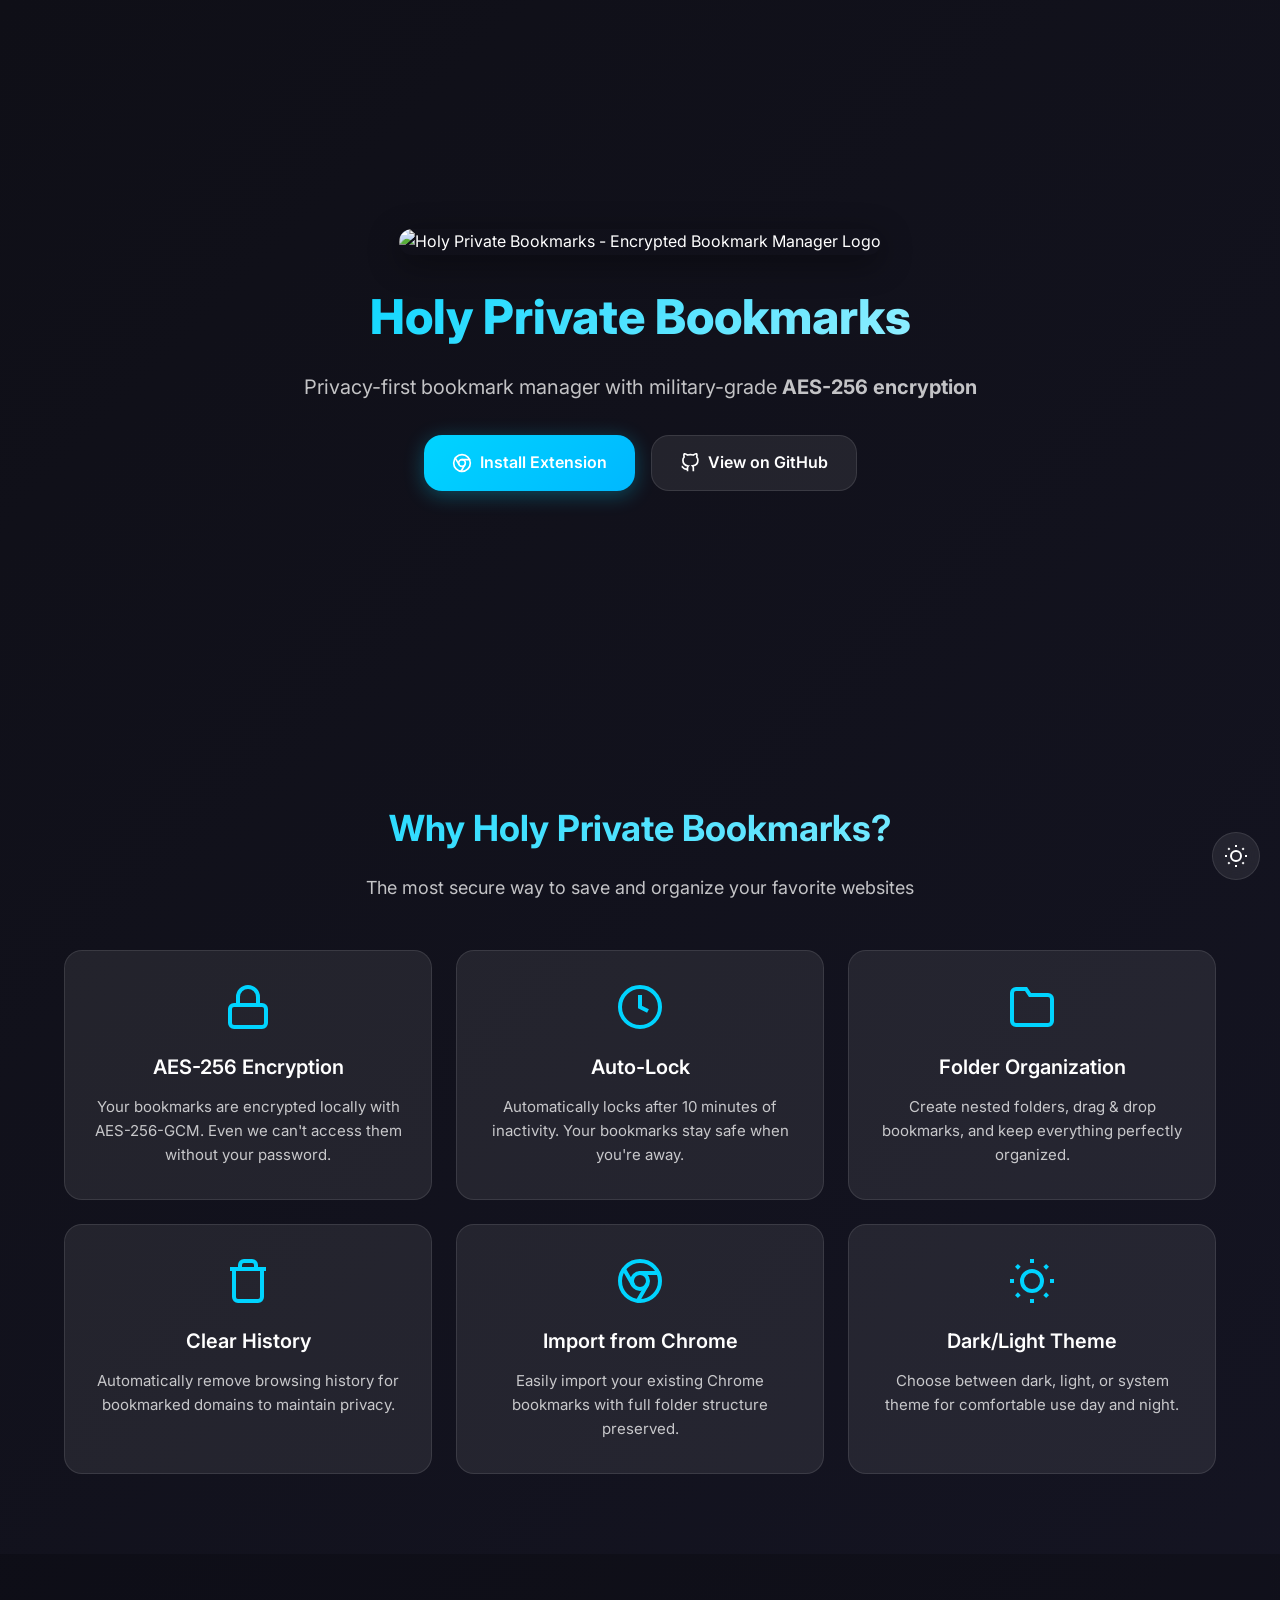
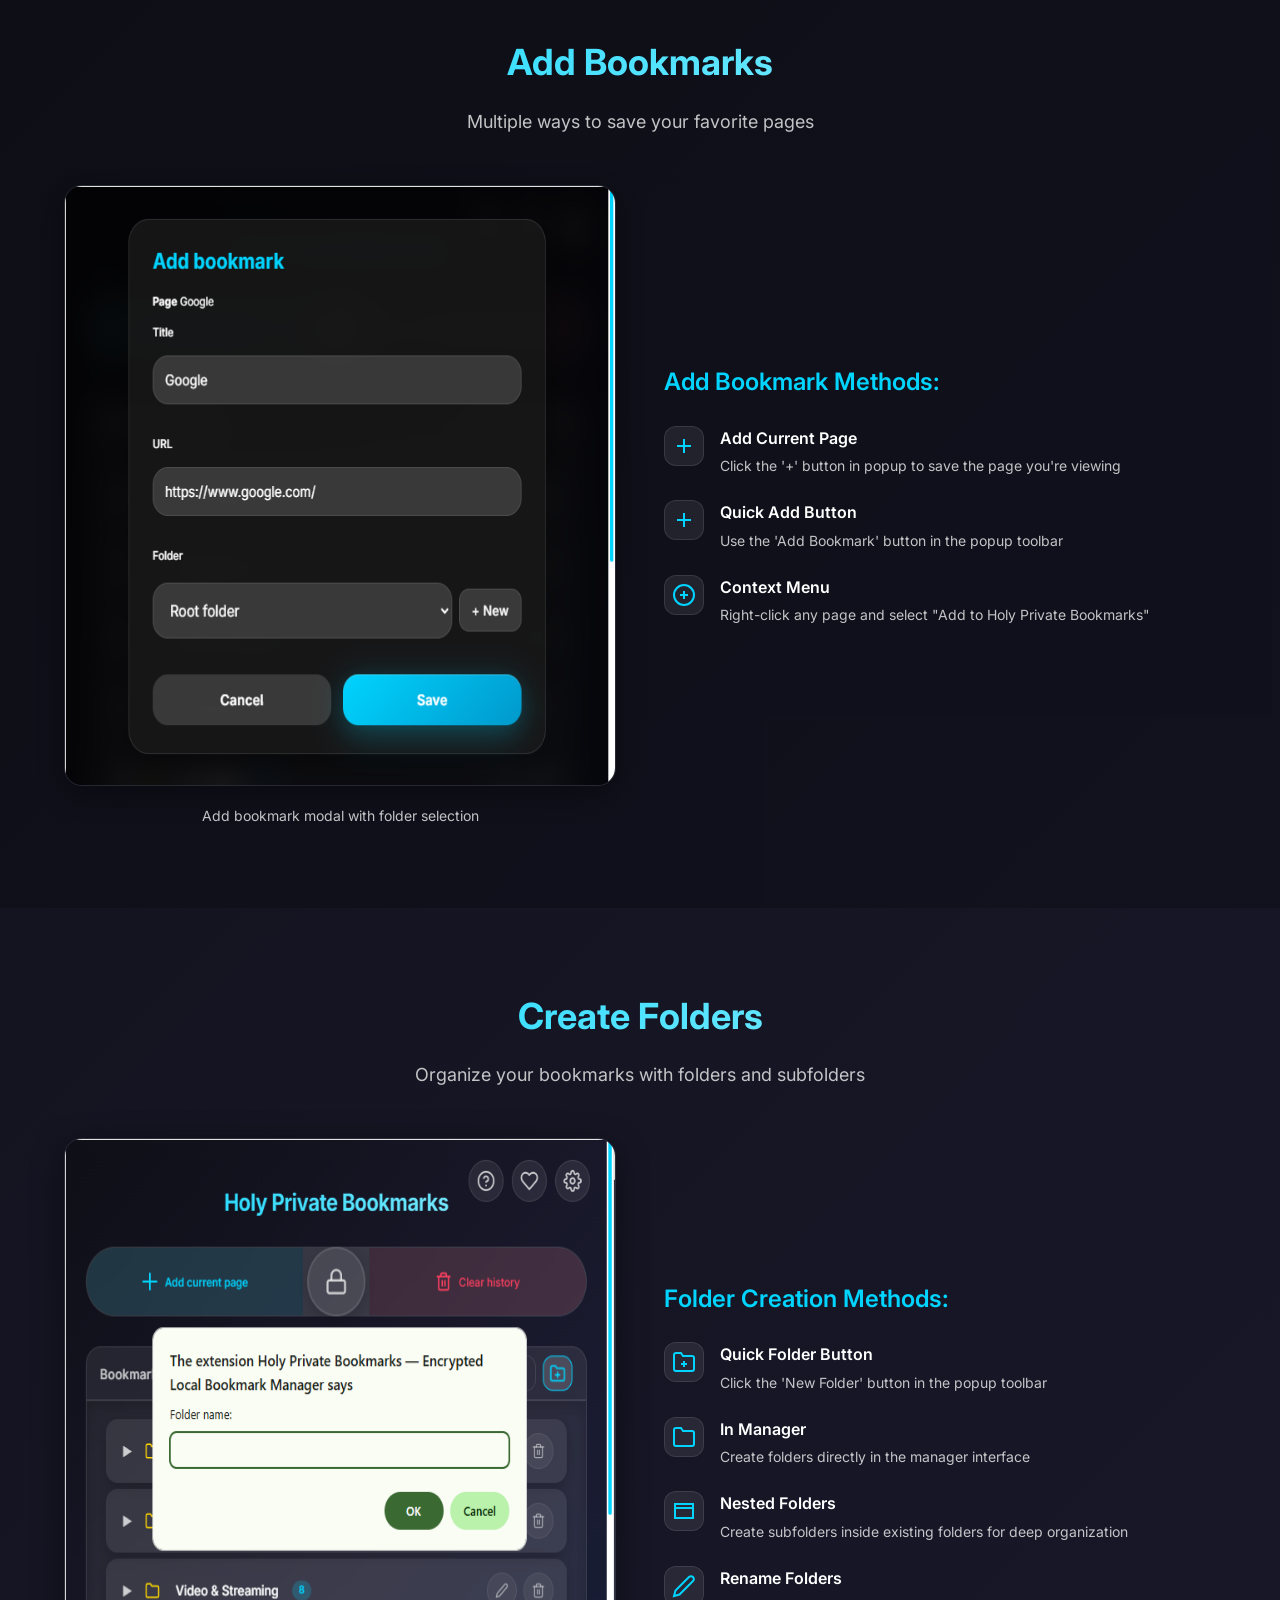
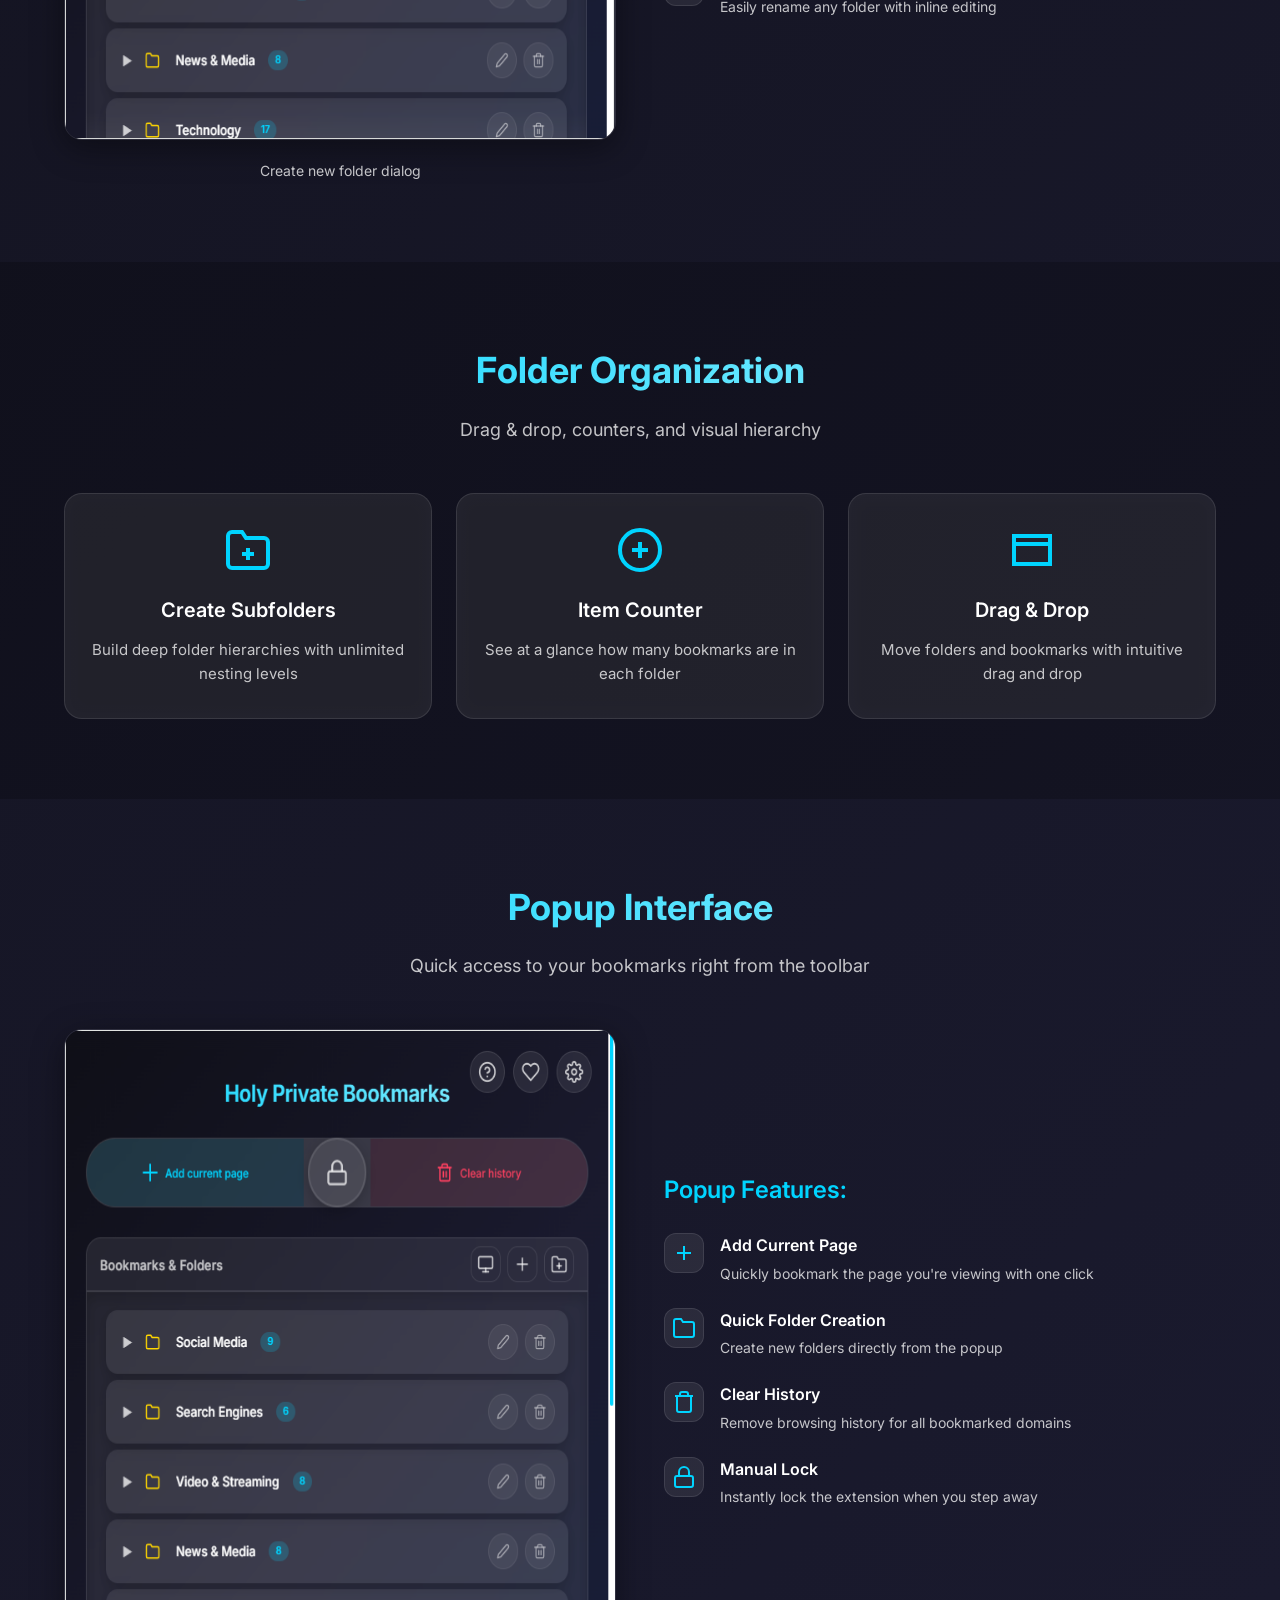
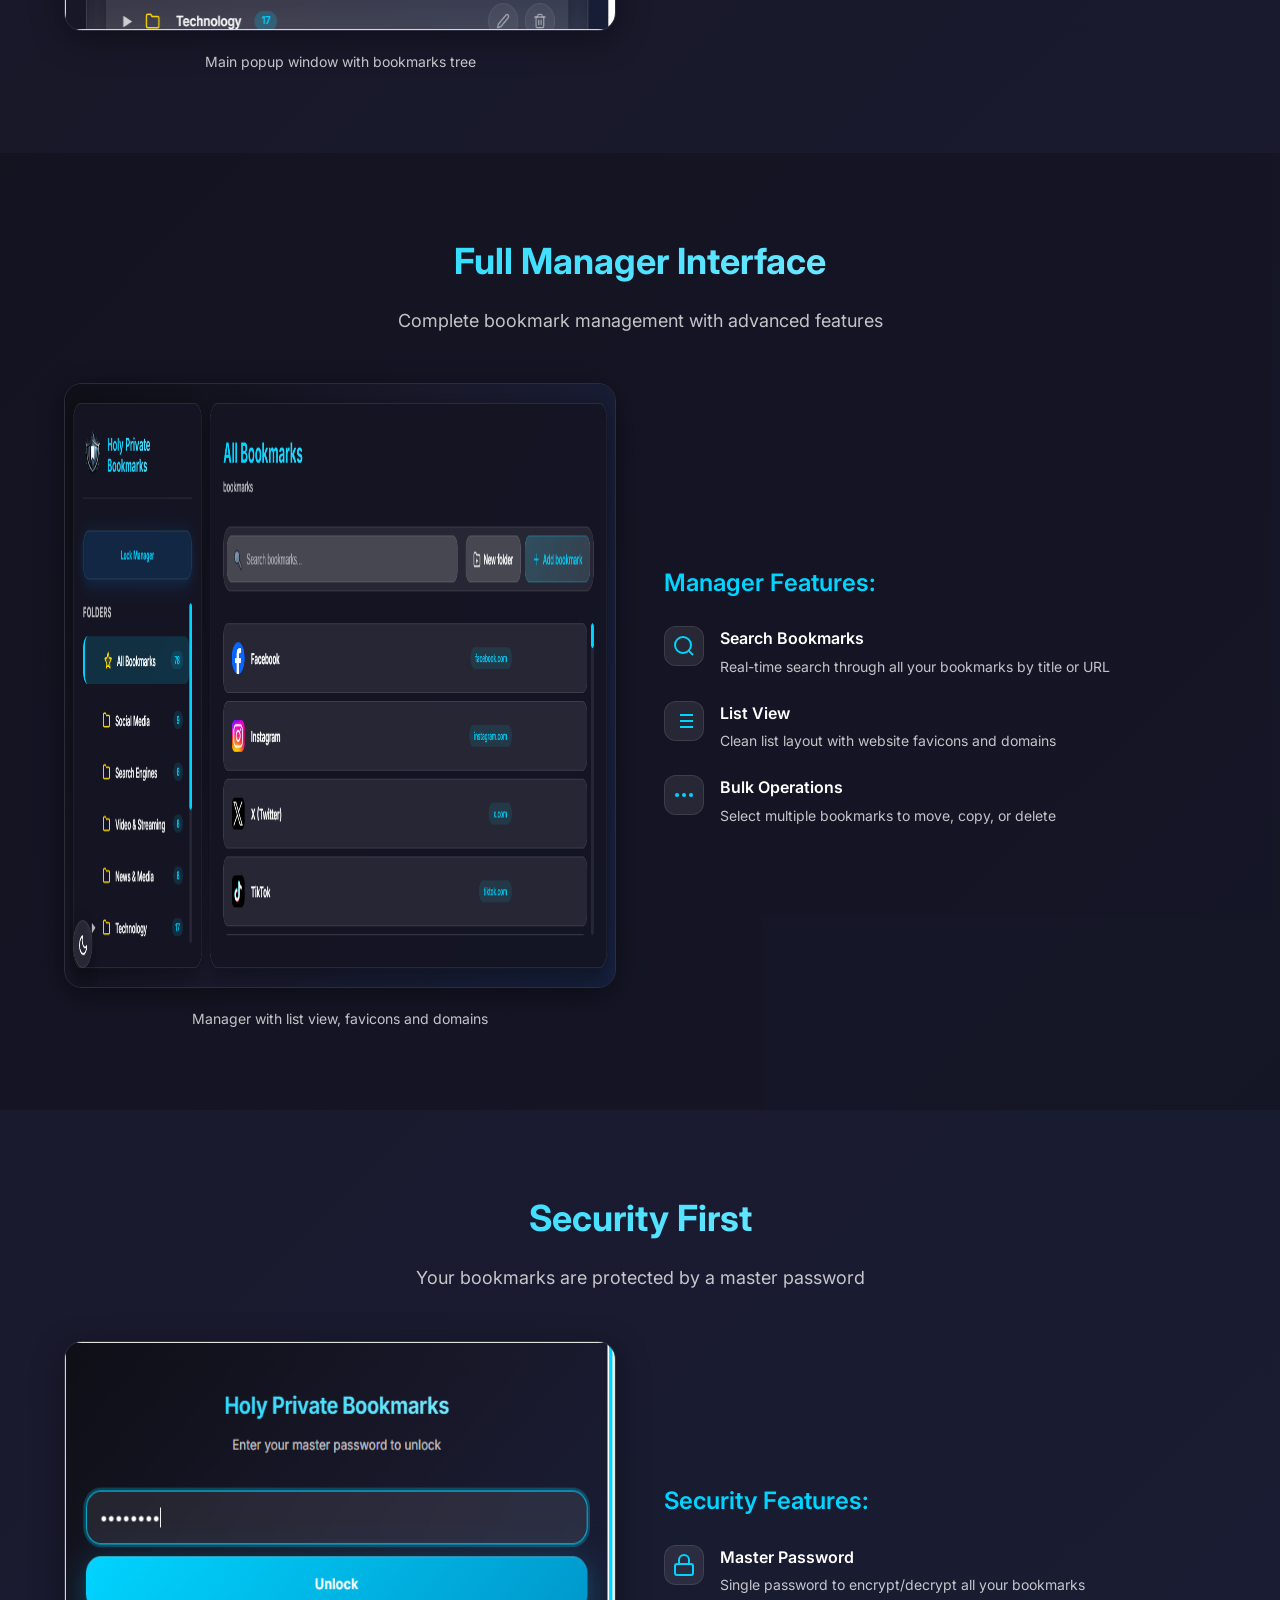
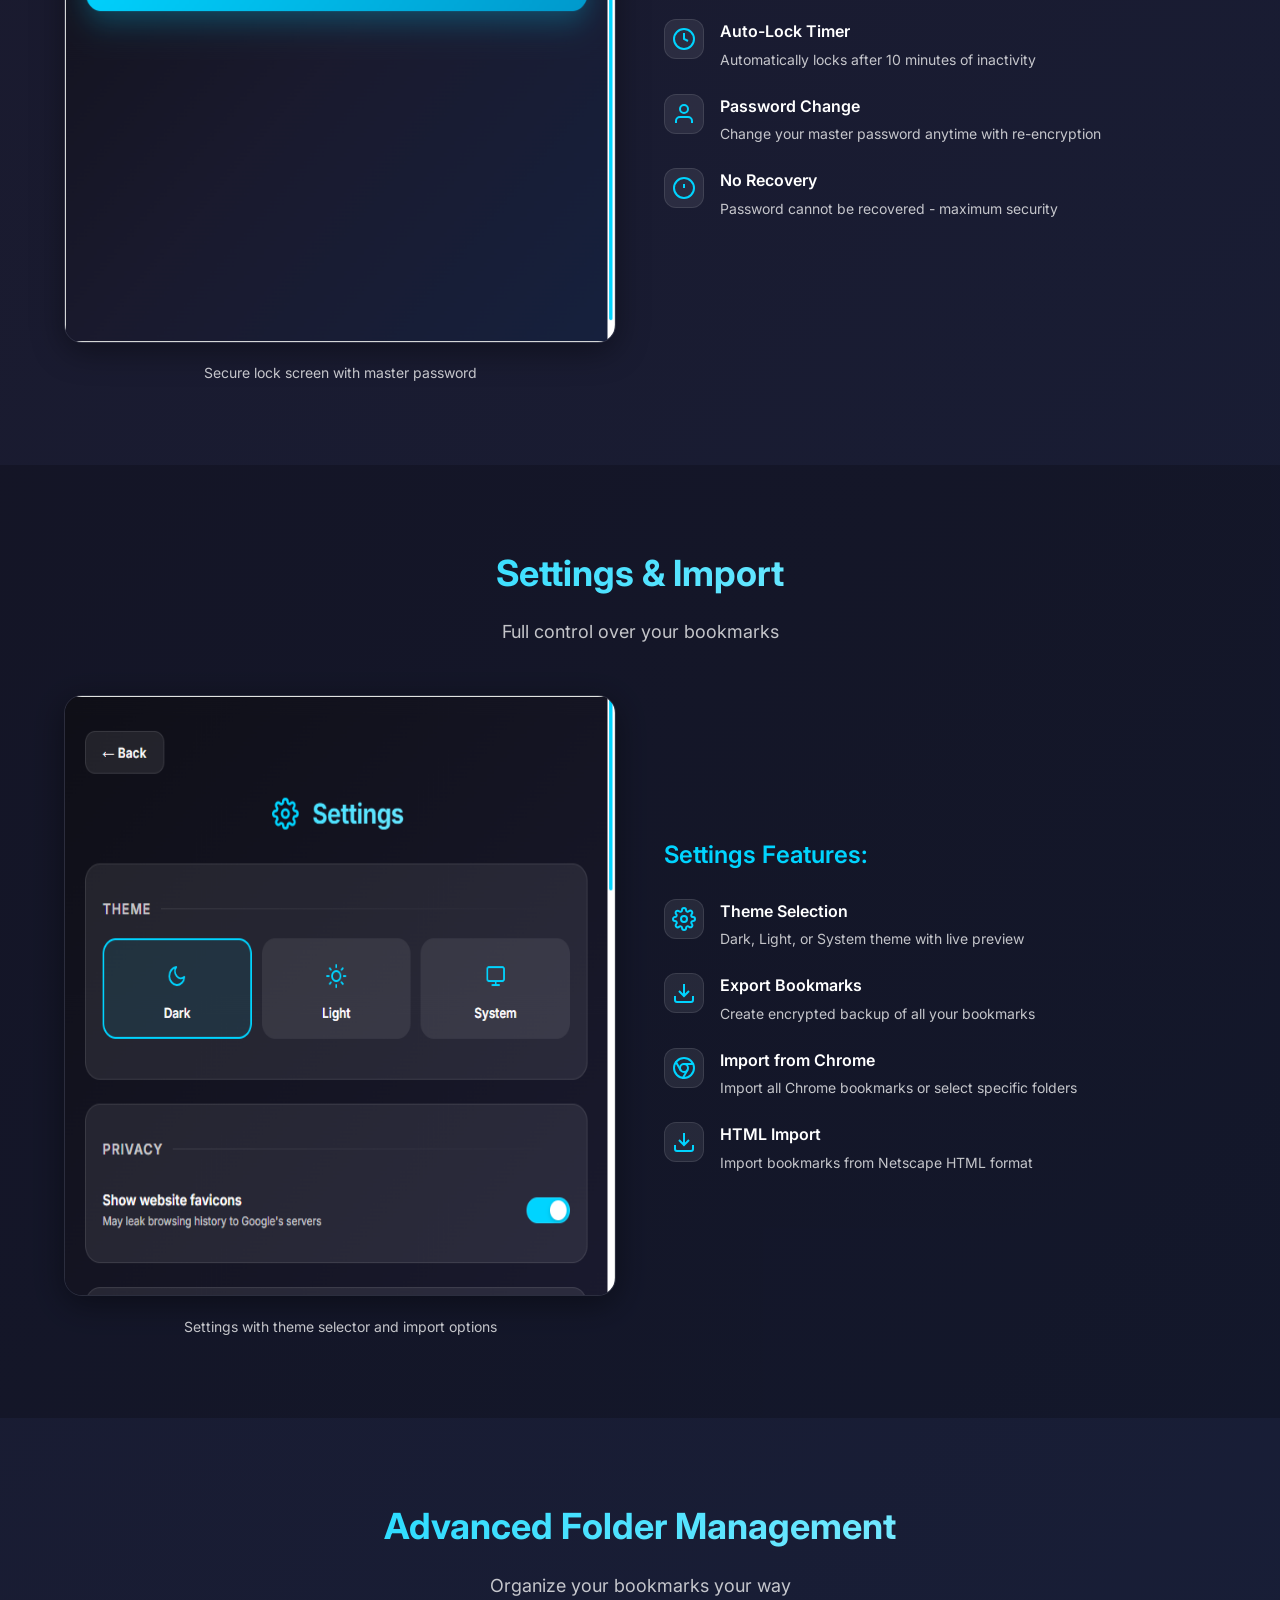
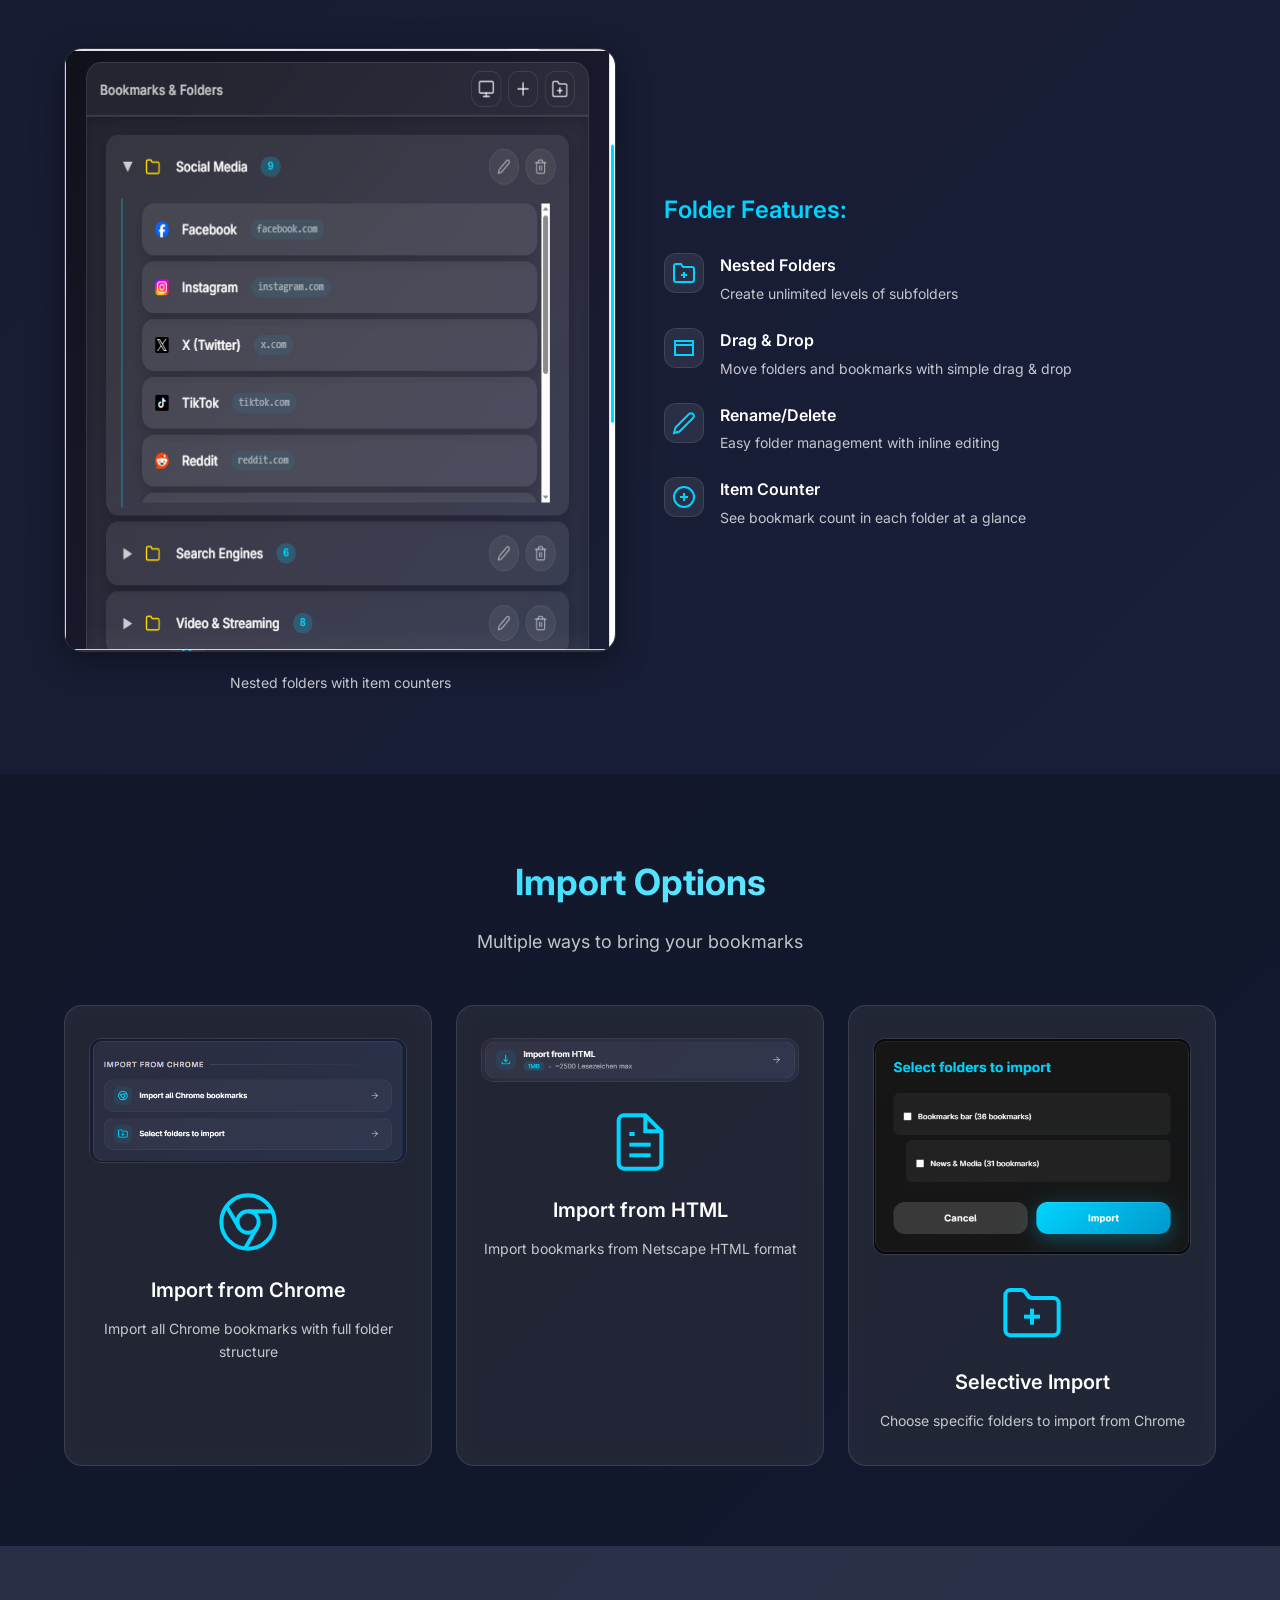
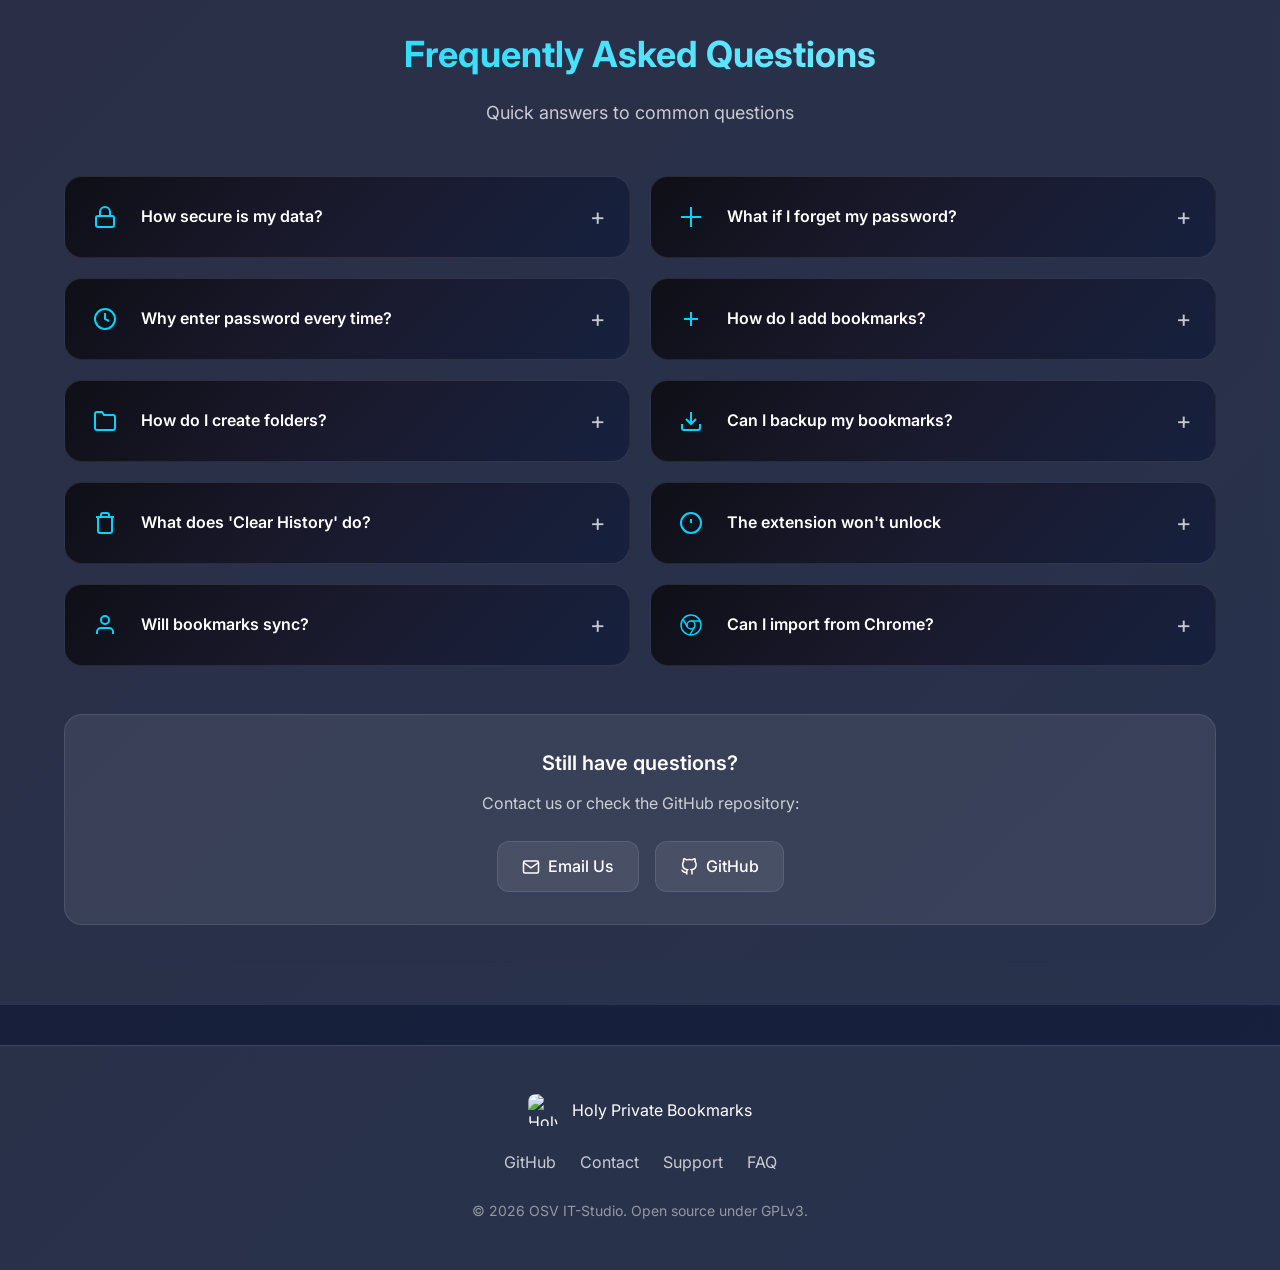
==== commit 6f28ad09: "Update index.html" ====
--- a/docs/index.html
+++ b/docs/index.html
@@ -1,127 +1,306 @@
 <!DOCTYPE html>
 <html lang="en">
 <head>
- <meta charset="UTF-8">
+  <meta charset="UTF-8">
   <meta name="viewport" content="width=device-width, initial-scale=1.0">
   
+
   <title>Holy Private Bookmarks — Secure Encrypted Bookmark Manager</title>
+  <meta name="title" content="Holy Private Bookmarks — Secure Encrypted Bookmark Manager">
   <meta name="description" content="Privacy-first browser extension with military-grade AES-256 encryption for your bookmarks. Local storage, master password, folders, and complete privacy.">
   <meta name="keywords" content="encrypted bookmarks, private bookmarks, secure bookmarks, password protected bookmarks, chrome extension, bookmark manager, privacy, aes-256 encryption">
   <meta name="author" content="OSV IT-Studio">
   <meta name="robots" content="index, follow">
   <meta name="language" content="English">
-  <meta name="revisit-after" content="7 days">
+ 
   <meta name="google-site-verification" content="tSWlNfduThdXsXJMsFnpH-ezIT5H549niRBjzikMNz8" />
   <meta name="google-site-verification" content="KIAW8bgORhv7sdzbwrA6Qhr5ezmO7qyUEjil_J93TGE" />
+  
+
   <link rel="canonical" href="https://osv-it-studio.github.io/holy-private-bookmarks/">
- 
+  
+
   <link rel="icon" type="image/png" sizes="16x16" href="https://raw.githubusercontent.com/OSV-IT-Studio/holy-private-bookmarks/main/src/icons/icon16.png">
+  <link rel="icon" type="image/png" sizes="32x32" href="https://raw.githubusercontent.com/OSV-IT-Studio/holy-private-bookmarks/main/src/icons/icon32.png">
   <link rel="icon" type="image/png" sizes="48x48" href="https://raw.githubusercontent.com/OSV-IT-Studio/holy-private-bookmarks/main/src/icons/icon48.png">
   <link rel="icon" type="image/png" sizes="128x128" href="https://raw.githubusercontent.com/OSV-IT-Studio/holy-private-bookmarks/main/src/icons/icon128.png">
   <link rel="apple-touch-icon" sizes="128x128" href="https://raw.githubusercontent.com/OSV-IT-Studio/holy-private-bookmarks/main/src/icons/icon128.png">
   
 
+  <meta property="og:type" content="website">
+  <meta property="og:url" content="https://osv-it-studio.github.io/holy-private-bookmarks/">
   <meta property="og:title" content="Holy Private Bookmarks — Encrypted Bookmark Manager">
   <meta property="og:description" content="Military-grade AES-256 encryption for your bookmarks. Local storage, master password, complete privacy.">
-  <meta property="og:url" content="https://osv-it-studio.github.io/holy-private-bookmarks/">
-  <meta property="og:type" content="website">
-  <meta property="og:image" content="https://raw.githubusercontent.com/OSV-IT-Studio/holy-private-bookmarks/main/src/icons/icon128.png">
-  <meta property="og:image:width" content="128">
-  <meta property="og:image:height" content="128">
+  <meta property="og:image" content="https://osv-it-studio.github.io/holy-private-bookmarks/screenshots/popup-main.png">
+<meta property="og:image:width" content="659">
+<meta property="og:image:height" content="602">
   <meta property="og:site_name" content="Holy Private Bookmarks">
-  
-
-  <meta name="twitter:card" content="summary">
+  <meta property="og:locale" content="en_US">
+
+
+  <meta name="twitter:card" content="summary_large_image">
+  <meta name="twitter:url" content="https://osv-it-studio.github.io/holy-private-bookmarks/">
   <meta name="twitter:title" content="Holy Private Bookmarks — Encrypted Bookmark Manager">
   <meta name="twitter:description" content="Military-grade AES-256 encryption for your bookmarks. Local storage, master password, complete privacy.">
-  <meta name="twitter:image" content="https://raw.githubusercontent.com/OSV-IT-Studio/holy-private-bookmarks/main/src/icons/icon128.png">
+  <meta name="twitter:image" content="https://osv-it-studio.github.io/holy-private-bookmarks/screenshots/popup-main.png">
   
+
+  <script type="application/ld+json">
+  {
+    "@context": "https://schema.org",
+    "@type": "SoftwareApplication",
+    "name": "Holy Private Bookmarks",
+    "applicationCategory": "BrowserExtension",
+    "operatingSystem": "Chrome OS, Windows, macOS, Linux",
+    "offers": {
+      "@type": "Offer",
+      "price": "0",
+      "priceCurrency": "USD"
+    },
+    "description": "Privacy-first bookmark manager with military-grade AES-256 encryption. Store bookmarks locally with master password protection.",
+    
+    "featureList": [
+      "AES-256 Encryption",
+      "Master Password Protection",
+      "Auto-Lock Timer",
+      "Folder Organization",
+      "Import from Chrome",
+      "Dark/Light Theme"
+    ],
+    "screenshot": "https://osv-it-studio.github.io/holy-private-bookmarks/screenshots/manager-list.png",
+    "softwareVersion": "1.0",
+    "url": "https://chromewebstore.google.com/detail/holy-private-bookmarks/nnafnomgekidkehbgkfmhapccelgdbch",
+    "author": {
+      "@type": "Organization",
+      "name": "OSV IT-Studio",
+      "url": "https://github.com/OSV-IT-Studio"
+    }
+  }
+  </script>
+  
+  
+  <script type="application/ld+json">
+  {
+    "@context": "https://schema.org",
+    "@type": "FAQPage",
+    "mainEntity": [
+      {
+        "@type": "Question",
+        "name": "How secure is my data?",
+        "acceptedAnswer": {
+          "@type": "Answer",
+          "text": "All your bookmarks are encrypted locally using AES-256-GCM encryption with a master password. Your data never leaves your computer. Even we cannot access your bookmarks without your password."
+        }
+      },
+      {
+        "@type": "Question",
+        "name": "What if I forget my password?",
+        "acceptedAnswer": {
+          "@type": "Answer",
+          "text": "Password cannot be recovered. If you forget your master password, you will permanently lose access to all your encrypted bookmarks. Please save your password in a secure password manager."
+        }
+      },
+      {
+        "@type": "Question",
+        "name": "Why enter password every time?",
+        "acceptedAnswer": {
+          "@type": "Answer",
+          "text": "This is a core security feature built on a zero-trust model: We never store your password or session tokens. Even with physical access, bookmarks remain protected. No backdoors or password reset options. Browser extensions cannot securely persist authentication."
+        }
+      },
+      {
+        "@type": "Question",
+        "name": "How do I add bookmarks?",
+        "acceptedAnswer": {
+          "@type": "Answer",
+          "text": "Click '+' in popup to add current page. Use 'Add Bookmark' button in toolbar. Right-click any page and select 'Add to Holy Private Bookmarks'. Add manually in the manager."
+        }
+      },
+      {
+        "@type": "Question",
+        "name": "How do I create folders?",
+        "acceptedAnswer": {
+          "@type": "Answer",
+          "text": "Open the extension popup. Click 'New Folder' button in toolbar. Enter folder name. Drag and drop bookmarks into folders."
+        }
+      },
+      {
+        "@type": "Question",
+        "name": "Can I backup my bookmarks?",
+        "acceptedAnswer": {
+          "@type": "Answer",
+          "text": "Yes! Go to Settings → Export & Import → Export Bookmarks. This creates an encrypted backup file. You can restore it anytime using the Import option."
+        }
+      },
+      {
+        "@type": "Question",
+        "name": "What does 'Clear History' do?",
+        "acceptedAnswer": {
+          "@type": "Answer",
+          "text": "Removes Chrome browsing history for domains in your bookmarks. Helps maintain privacy by automatically clearing history traces of bookmarked sites."
+        }
+      },
+      {
+        "@type": "Question",
+        "name": "The extension won't unlock",
+        "acceptedAnswer": {
+          "@type": "Answer",
+          "text": "If you can't unlock: Make sure you're entering the correct master password. Try reloading the extension. If password is forgotten, it cannot be recovered."
+        }
+      },
+      {
+        "@type": "Question",
+        "name": "Will bookmarks sync?",
+        "acceptedAnswer": {
+          "@type": "Answer",
+          "text": "Currently, bookmarks are stored locally on your device. You can manually export/import to transfer between devices. Cloud sync is planned for future versions."
+        }
+      },
+      {
+        "@type": "Question",
+        "name": "Can I import from Chrome?",
+        "acceptedAnswer": {
+          "@type": "Answer",
+          "text": "Yes! Go to Settings → Import from Chrome. You can import all bookmarks or select specific folders. Existing bookmarks are preserved."
+        }
+      }
+    ]
+  }
+  </script>
+
+
+
+
+
+  <script type="application/ld+json">
+  {
+    "@context": "https://schema.org",
+    "@type": "BreadcrumbList",
+    "itemListElement": [
+      {
+        "@type": "ListItem",
+        "position": 1,
+        "name": "Home",
+        "item": "https://osv-it-studio.github.io/holy-private-bookmarks/"
+      },
+      {
+        "@type": "ListItem",
+        "position": 2,
+        "name": "Features",
+        "item": "https://osv-it-studio.github.io/holy-private-bookmarks/#features"
+      },
+      {
+        "@type": "ListItem",
+        "position": 3,
+        "name": "FAQ",
+        "item": "https://osv-it-studio.github.io/holy-private-bookmarks/#faq"
+      }
+    ]
+  }
+  </script>
+
+ 
   <link rel="stylesheet" href="style.css">
   <link href="https://fonts.googleapis.com/css2?family=Inter:wght@400;500;600;700;800&display=swap" rel="stylesheet">
+  
+
+  <link rel="preload" as="image" href="https://raw.githubusercontent.com/OSV-IT-Studio/holy-private-bookmarks/main/src/icons/icon128.png">
 </head>
 <body>
 
   <section class="hero">
     <div class="hero-content">
-      <img src="https://raw.githubusercontent.com/OSV-IT-Studio/holy-private-bookmarks/main/src/icons/icon128.png" alt="Holy Private Bookmarks Logo" class="hero-logo">
+      <img src="https://raw.githubusercontent.com/OSV-IT-Studio/holy-private-bookmarks/main/src/icons/icon128.png" 
+           alt="Holy Private Bookmarks - Encrypted Bookmark Manager Logo" 
+           class="hero-logo"
+           width="128"
+           height="128">
       <h1>Holy Private Bookmarks</h1>
-      <p class="hero-subtitle">Privacy-first bookmark manager with military-grade encryption</p>
+      <p class="hero-subtitle">Privacy-first bookmark manager with military-grade <strong>AES-256 encryption</strong></p>
       <div class="hero-buttons">
-        <a href="https://chromewebstore.google.com/detail/holy-private-bookmarks/nnafnomgekidkehbgkfmhapccelgdbch" class="btn btn-primary">
-          <svg width="20" height="20" viewBox="0 0 24 24" fill="none" stroke="currentColor" stroke-width="2">
-            <polyline points="6 9 12 15 18 9"></polyline>
-          </svg>
-          Install Extension
-        </a>
-        <a href="https://github.com/OSV-IT-Studio/holy-private-bookmarks" class="btn btn-secondary">
-          <svg width="20" height="20" viewBox="0 0 24 24" fill="none" stroke="currentColor" stroke-width="2">
-            <path d="M9 19c-5 1.5-5-2.5-7-3m14 6v-3.87a3.37 3.37 0 0 0-.94-2.61c3.14-.35 6.44-1.54 6.44-7A5.44 5.44 0 0 0 20 4.77 5.07 5.07 0 0 0 19.91 1S18.73.65 16 2.48a13.38 13.38 0 0 0-7 0C6.27.65 5.09 1 5.09 1A5.07 5.07 0 0 0 5 4.77a5.44 5.44 0 0 0-1.5 3.78c0 5.42 3.3 6.61 6.44 7A3.37 3.37 0 0 0 9 18.13V22"></path>
-          </svg>
-          View on GitHub
-        </a>
-      </div>
-    </div>
-  </section>
-
-
-  <section class="features">
-    <div class="container">
-      <h2 class="section-title">Why Holy Private Bookmarks?</h2>
-      <div class="features-grid">
-        <div class="feature-card">
-          <div class="feature-icon">
-            <svg width="32" height="32" viewBox="0 0 24 24" fill="none" stroke="currentColor" stroke-width="2">
-              <rect x="3" y="11" width="18" height="11" rx="2" ry="2"></rect>
-              <path d="M7 11V7a5 5 0 0 1 10 0v4"></path>
-            </svg>
-          </div>
-          <h3>AES-256 Encryption</h3>
-          <p>Your bookmarks are encrypted locally with AES-256-GCM. Even we can't access them without your password.</p>
-        </div>
-        <div class="feature-card">
-          <div class="feature-icon">
-            <svg width="32" height="32" viewBox="0 0 24 24" fill="none" stroke="currentColor" stroke-width="2">
-              <circle cx="12" cy="12" r="10"></circle>
-              <polyline points="12 6 12 12 16 14"></polyline>
-            </svg>
-          </div>
-          <h3>Auto-Lock</h3>
-          <p>Automatically locks after 10 minutes of inactivity. Your bookmarks stay safe when you're away.</p>
-        </div>
-        <div class="feature-card">
-          <div class="feature-icon">
-            <svg width="32" height="32" viewBox="0 0 24 24" fill="none" stroke="currentColor" stroke-width="2">
-              <path d="M22 19a2 2 0 0 1-2 2H4a2 2 0 0 1-2-2V5a2 2 0 0 1 2-2h5l2 3h9a2 2 0 0 1 2 2z"></path>
-            </svg>
-          </div>
-          <h3>Folder Organization</h3>
-          <p>Create nested folders, drag & drop bookmarks, and keep everything perfectly organized.</p>
-        </div>
-        <div class="feature-card">
-          <div class="feature-icon">
-            <svg width="32" height="32" viewBox="0 0 24 24" fill="none" stroke="currentColor" stroke-width="2">
-              <polyline points="3 6 5 6 21 6"></polyline>
-              <path d="M19 6v14a2 2 0 0 1-2 2H7a2 2 0 0 1-2-2V6m3 0V4a2 2 0 0 1 2-2h4a2 2 0 0 1 2 2v2"></path>
-            </svg>
-          </div>
-          <h3>Clear History</h3>
-          <p>Automatically remove browsing history for bookmarked domains to maintain privacy.</p>
-        </div>
-        <div class="feature-card">
-          <div class="feature-icon">
-            <svg width="20" height="20" viewBox="0 0 24 24" fill="none" stroke="currentColor" stroke-width="2" stroke-linecap="round" stroke-linejoin="round">
+        <a href="https://chromewebstore.google.com/detail/holy-private-bookmarks/nnafnomgekidkehbgkfmhapccelgdbch" 
+           class="btn btn-primary"
+           rel="noopener noreferrer">
+          <svg width="20" height="20" viewBox="0 0 24 24" fill="none" stroke="currentColor" stroke-width="2" stroke-linecap="round" stroke-linejoin="round">
                     <circle cx="12" cy="12" r="10"></circle>
                     <circle cx="12" cy="12" r="4"></circle>
                     <line x1="21.17" y1="8" x2="12" y2="8"></line>
                     <line x1="3.95" y1="6.06" x2="8.54" y2="14"></line>
                     <line x1="10.88" y1="21.94" x2="15.46" y2="14"></line>
                 </svg>
+          Install Extension
+        </a>
+        <a href="https://github.com/OSV-IT-Studio/holy-private-bookmarks" 
+           class="btn btn-secondary"
+           rel="noopener noreferrer">
+          <svg width="20" height="20" viewBox="0 0 24 24" fill="none" stroke="currentColor" stroke-width="2" aria-hidden="true">
+            <path d="M9 19c-5 1.5-5-2.5-7-3m14 6v-3.87a3.37 3.37 0 0 0-.94-2.61c3.14-.35 6.44-1.54 6.44-7A5.44 5.44 0 0 0 20 4.77 5.07 5.07 0 0 0 19.91 1S18.73.65 16 2.48a13.38 13.38 0 0 0-7 0C6.27.65 5.09 1 5.09 1A5.07 5.07 0 0 0 5 4.77a5.44 5.44 0 0 0-1.5 3.78c0 5.42 3.3 6.61 6.44 7A3.37 3.37 0 0 0 9 18.13V22"></path>
+          </svg>
+          View on GitHub
+        </a>
+      </div>
+    </div>
+  </section>
+
+  <section class="features" id="features">
+    <div class="container">
+      <h2 class="section-title">Why Holy Private Bookmarks?</h2>
+      <p class="section-subtitle">The most secure way to save and organize your favorite websites</p>
+      <div class="features-grid">
+        <div class="feature-card">
+          <div class="feature-icon" aria-hidden="true">
+            <svg width="32" height="32" viewBox="0 0 24 24" fill="none" stroke="currentColor" stroke-width="2">
+              <rect x="3" y="11" width="18" height="11" rx="2" ry="2"></rect>
+              <path d="M7 11V7a5 5 0 0 1 10 0v4"></path>
+            </svg>
+          </div>
+          <h3>AES-256 Encryption</h3>
+          <p>Your bookmarks are encrypted locally with AES-256-GCM. Even we can't access them without your password.</p>
+        </div>
+        <div class="feature-card">
+          <div class="feature-icon" aria-hidden="true">
+            <svg width="32" height="32" viewBox="0 0 24 24" fill="none" stroke="currentColor" stroke-width="2">
+              <circle cx="12" cy="12" r="10"></circle>
+              <polyline points="12 6 12 12 16 14"></polyline>
+            </svg>
+          </div>
+          <h3>Auto-Lock</h3>
+          <p>Automatically locks after 10 minutes of inactivity. Your bookmarks stay safe when you're away.</p>
+        </div>
+        <div class="feature-card">
+          <div class="feature-icon" aria-hidden="true">
+            <svg width="32" height="32" viewBox="0 0 24 24" fill="none" stroke="currentColor" stroke-width="2">
+              <path d="M22 19a2 2 0 0 1-2 2H4a2 2 0 0 1-2-2V5a2 2 0 0 1 2-2h5l2 3h9a2 2 0 0 1 2 2z"></path>
+            </svg>
+          </div>
+          <h3>Folder Organization</h3>
+          <p>Create nested folders, drag & drop bookmarks, and keep everything perfectly organized.</p>
+        </div>
+        <div class="feature-card">
+          <div class="feature-icon" aria-hidden="true">
+            <svg width="32" height="32" viewBox="0 0 24 24" fill="none" stroke="currentColor" stroke-width="2">
+              <polyline points="3 6 5 6 21 6"></polyline>
+              <path d="M19 6v14a2 2 0 0 1-2 2H7a2 2 0 0 1-2-2V6m3 0V4a2 2 0 0 1 2-2h4a2 2 0 0 1 2 2v2"></path>
+            </svg>
+          </div>
+          <h3>Clear History</h3>
+          <p>Automatically remove browsing history for bookmarked domains to maintain privacy.</p>
+        </div>
+        <div class="feature-card">
+          <div class="feature-icon" aria-hidden="true">
+            <svg width="20" height="20" viewBox="0 0 24 24" fill="none" stroke="currentColor" stroke-width="2" stroke-linecap="round" stroke-linejoin="round">
+              <circle cx="12" cy="12" r="10"></circle>
+              <circle cx="12" cy="12" r="4"></circle>
+              <line x1="21.17" y1="8" x2="12" y2="8"></line>
+              <line x1="3.95" y1="6.06" x2="8.54" y2="14"></line>
+              <line x1="10.88" y1="21.94" x2="15.46" y2="14"></line>
+            </svg>
           </div>
           <h3>Import from Chrome</h3>
           <p>Easily import your existing Chrome bookmarks with full folder structure preserved.</p>
         </div>
         <div class="feature-card">
-          <div class="feature-icon">
+          <div class="feature-icon" aria-hidden="true">
             <svg width="32" height="32" viewBox="0 0 24 24" fill="none" stroke="currentColor" stroke-width="2">
               <circle cx="12" cy="12" r="5"></circle>
               <line x1="12" y1="1" x2="12" y2="3"></line>
@@ -141,7 +320,6 @@
     </div>
   </section>
 
-
   <section class="demo-section alt-bg">
     <div class="container">
       <h2 class="section-title">Add Bookmarks</h2>
@@ -149,7 +327,12 @@
       
       <div class="demo-grid">
         <div class="demo-image">
-          <img src="screenshots/add-bookmark.png" alt="Add Bookmark Modal" class="screenshot">
+          <img src="screenshots/add-bookmark.png" 
+               alt="Adding a bookmark to a selected folder in Holy Private Bookmarks" 
+               class="screenshot"
+               width="659"
+               height="601"
+               loading="lazy">
           <div class="demo-caption">Add bookmark modal with folder selection</div>
         </div>
         
@@ -157,7 +340,7 @@
           <h3>Add Bookmark Methods:</h3>
           <ul class="feature-list">
             <li>
-              <span class="feature-marker">
+              <span class="feature-marker" aria-hidden="true">
                 <svg width="24" height="24" viewBox="0 0 24 24" fill="none" stroke="currentColor" stroke-width="2">
                   <line x1="12" y1="5" x2="12" y2="19"></line>
                   <line x1="5" y1="12" x2="19" y2="12"></line>
@@ -169,7 +352,7 @@
               </div>
             </li>
             <li>
-              <span class="feature-marker">
+              <span class="feature-marker" aria-hidden="true">
                 <svg width="24" height="24" viewBox="0 0 24 24" fill="none" stroke="currentColor" stroke-width="2">
                   <line x1="12" y1="5" x2="12" y2="19"></line>
                   <line x1="5" y1="12" x2="19" y2="12"></line>
@@ -181,7 +364,7 @@
               </div>
             </li>
             <li>
-              <span class="feature-marker">
+              <span class="feature-marker" aria-hidden="true">
                 <svg width="24" height="24" viewBox="0 0 24 24" fill="none" stroke="currentColor" stroke-width="2">
                   <circle cx="12" cy="12" r="10"></circle>
                   <line x1="12" y1="8" x2="12" y2="16"></line>
@@ -190,16 +373,14 @@
               </span>
               <div>
                 <strong>Context Menu</strong>
-                <p>Right-click any page and select "Add to Holy Private Bookmarks</p>
-              </div>
-            </li>
-            
+                <p>Right-click any page and select "Add to Holy Private Bookmarks"</p>
+              </div>
+            </li>
           </ul>
         </div>
       </div>
     </div>
   </section>
-
 
   <section class="demo-section">
     <div class="container">
@@ -211,7 +392,7 @@
           <h3>Folder Creation Methods:</h3>
           <ul class="feature-list">
             <li>
-              <span class="feature-marker">
+              <span class="feature-marker" aria-hidden="true">
                 <svg width="24" height="24" viewBox="0 0 24 24" fill="none" stroke="currentColor" stroke-width="2">
                   <path d="M22 19a2 2 0 0 1-2 2H4a2 2 0 0 1-2-2V5a2 2 0 0 1 2-2h5l2 3h9a2 2 0 0 1 2 2z"></path>
                   <line x1="12" y1="11" x2="12" y2="17"></line>
@@ -224,7 +405,7 @@
               </div>
             </li>
             <li>
-              <span class="feature-marker">
+              <span class="feature-marker" aria-hidden="true">
                 <svg width="24" height="24" viewBox="0 0 24 24" fill="none" stroke="currentColor" stroke-width="2">
                   <path d="M22 19a2 2 0 0 1-2 2H4a2 2 0 0 1-2-2V5a2 2 0 0 1 2-2h5l2 3h9a2 2 0 0 1 2 2z"></path>
                 </svg>
@@ -235,7 +416,7 @@
               </div>
             </li>
             <li>
-              <span class="feature-marker">
+              <span class="feature-marker" aria-hidden="true">
                 <svg width="24" height="24" viewBox="0 0 24 24" fill="none" stroke="currentColor" stroke-width="2">
                   <path d="M3 9h18v10H3V9z"></path>
                   <path d="M3 5h18v4H3z"></path>
@@ -247,7 +428,7 @@
               </div>
             </li>
             <li>
-              <span class="feature-marker">
+              <span class="feature-marker" aria-hidden="true">
                 <svg width="24" height="24" viewBox="0 0 24 24" fill="none" stroke="currentColor" stroke-width="2">
                   <path d="M17 3a2.828 2.828 0 1 1 4 4L7.5 20.5 2 22l1.5-5.5L17 3z"></path>
                 </svg>
@@ -261,22 +442,26 @@
         </div>
         
         <div class="demo-image">
-          <img src="screenshots/create-folder.png" alt="Create Folder" class="screenshot">
+          <img src="screenshots/create-folder.png" 
+               alt="Creating a new folder in Holy Private Bookmarks" 
+               class="screenshot"
+               width="661"
+               height="602"
+               loading="lazy">
           <div class="demo-caption">Create new folder dialog</div>
         </div>
       </div>
     </div>
   </section>
 
-
-  <section class="demo-section  alt-bg">
+  <section class="demo-section alt-bg">
     <div class="container">
       <h2 class="section-title">Folder Organization</h2>
       <p class="section-subtitle">Drag & drop, counters, and visual hierarchy</p>
       
-      <div class="features-grid">
+      <div class="features-grid" style="grid-template-columns: repeat(3, 1fr);">
         <div class="feature-card">
-          <div class="feature-icon">
+          <div class="feature-icon" aria-hidden="true">
             <svg width="48" height="48" viewBox="0 0 24 24" fill="none" stroke="currentColor" stroke-width="2">
               <path d="M22 19a2 2 0 0 1-2 2H4a2 2 0 0 1-2-2V5a2 2 0 0 1 2-2h5l2 3h9a2 2 0 0 1 2 2z"></path>
               <path d="M12 11v6"></path>
@@ -288,7 +473,7 @@
         </div>
         
         <div class="feature-card">
-          <div class="feature-icon">
+          <div class="feature-icon" aria-hidden="true">
             <svg width="48" height="48" viewBox="0 0 24 24" fill="none" stroke="currentColor" stroke-width="2">
               <circle cx="12" cy="12" r="10"></circle>
               <line x1="12" y1="8" x2="12" y2="16"></line>
@@ -300,7 +485,7 @@
         </div>
         
         <div class="feature-card">
-          <div class="feature-icon">
+          <div class="feature-icon" aria-hidden="true">
             <svg width="48" height="48" viewBox="0 0 24 24" fill="none" stroke="currentColor" stroke-width="2">
               <path d="M3 9h18v10H3V9z"></path>
               <path d="M3 5h18v4H3z"></path>
@@ -312,7 +497,6 @@
       </div>
     </div>
   </section>
-
 
   <section class="demo-section">
     <div class="container">
@@ -321,7 +505,12 @@
       
       <div class="demo-grid">
         <div class="demo-image">
-          <img src="screenshots/popup-main.png" alt="Popup Main Interface" class="screenshot">
+          <img src="screenshots/popup-main.png" 
+               alt="Main popup window showing bookmarks tree in Holy Private Bookmarks" 
+               class="screenshot"
+               width="659"
+               height="602"
+               loading="lazy">
           <div class="demo-caption">Main popup window with bookmarks tree</div>
         </div>
         
@@ -329,7 +518,7 @@
           <h3>Popup Features:</h3>
           <ul class="feature-list">
             <li>
-              <span class="feature-marker">
+              <span class="feature-marker" aria-hidden="true">
                 <svg width="24" height="24" viewBox="0 0 24 24" fill="none" stroke="currentColor" stroke-width="2">
                   <line x1="12" y1="5" x2="12" y2="19"></line>
                   <line x1="5" y1="12" x2="19" y2="12"></line>
@@ -341,7 +530,7 @@
               </div>
             </li>
             <li>
-              <span class="feature-marker">
+              <span class="feature-marker" aria-hidden="true">
                 <svg width="24" height="24" viewBox="0 0 24 24" fill="none" stroke="currentColor" stroke-width="2">
                   <path d="M22 19a2 2 0 0 1-2 2H4a2 2 0 0 1-2-2V5a2 2 0 0 1 2-2h5l2 3h9a2 2 0 0 1 2 2z"></path>
                 </svg>
@@ -352,7 +541,7 @@
               </div>
             </li>
             <li>
-              <span class="feature-marker">
+              <span class="feature-marker" aria-hidden="true">
                 <svg width="24" height="24" viewBox="0 0 24 24" fill="none" stroke="currentColor" stroke-width="2">
                   <polyline points="3 6 5 6 21 6"></polyline>
                   <path d="M19 6v14a2 2 0 0 1-2 2H7a2 2 0 0 1-2-2V6m3 0V4a2 2 0 0 1 2-2h4a2 2 0 0 1 2 2v2"></path>
@@ -364,7 +553,7 @@
               </div>
             </li>
             <li>
-              <span class="feature-marker">
+              <span class="feature-marker" aria-hidden="true">
                 <svg width="24" height="24" viewBox="0 0 24 24" fill="none" stroke="currentColor" stroke-width="2">
                   <rect x="3" y="11" width="18" height="11" rx="2" ry="2"></rect>
                   <path d="M7 11V7a5 5 0 0 1 10 0v4"></path>
@@ -381,70 +570,71 @@
     </div>
   </section>
 
-
-
-<section class="demo-section  alt-bg">
-  <div class="container">
-    <h2 class="section-title">Full Manager Interface</h2>
-    <p class="section-subtitle">Complete bookmark management with advanced features</p>
-    
-    <div class="demo-grid reverse">
-      <div class="demo-features">
-        <h3>Manager Features:</h3>
-        <ul class="feature-list">
-          <li>
-            <span class="feature-marker">
-              <svg width="24" height="24" viewBox="0 0 24 24" fill="none" stroke="currentColor" stroke-width="2">
-                <circle cx="11" cy="11" r="8"></circle>
-                <line x1="21" y1="21" x2="16.65" y2="16.65"></line>
-              </svg>
-            </span>
-            <div>
-              <strong>Search Bookmarks</strong>
-              <p>Real-time search through all your bookmarks by title or URL</p>
-            </div>
-          </li>
-          <li>
-            <span class="feature-marker">
-              <svg width="24" height="24" viewBox="0 0 24 24" fill="none" stroke="currentColor" stroke-width="2">
-                <line x1="8" y1="6" x2="21" y2="6"></line>
-                <line x1="8" y1="12" x2="21" y2="12"></line>
-                <line x1="8" y1="18" x2="21" y2="18"></line>
-                <line x1="3" y1="6" x2="3.01" y2="6"></line>
-                <line x1="3" y1="12" x2="3.01" y2="12"></line>
-                <line x1="3" y1="18" x2="3.01" y2="18"></line>
-              </svg>
-            </span>
-            <div>
-              <strong>List View</strong>
-              <p>Clean list layout with website favicons and domains</p>
-            </div>
-          </li>
-          <li>
-            <span class="feature-marker">
-              <svg width="24" height="24" viewBox="0 0 24 24" fill="none" stroke="currentColor" stroke-width="2">
-                <circle cx="12" cy="12" r="1"></circle>
-                <circle cx="19" cy="12" r="1"></circle>
-                <circle cx="5" cy="12" r="1"></circle>
-              </svg>
-            </span>
-            <div>
-              <strong>Bulk Operations</strong>
-              <p>Select multiple bookmarks to move, copy, or delete</p>
-            </div>
-          </li>
-          
-        </ul>
-      </div>
+  <section class="demo-section alt-bg">
+    <div class="container">
+      <h2 class="section-title">Full Manager Interface</h2>
+      <p class="section-subtitle">Complete bookmark management with advanced features</p>
       
-      <div class="demo-image">
-        <img src="screenshots/manager-list.png" alt="Manager List View" class="screenshot">
-        <div class="demo-caption">Manager with list view, favicons and domains</div>
-      </div>
-    </div>
-  </div>
-</section>
-
+      <div class="demo-grid reverse">
+        <div class="demo-features">
+          <h3>Manager Features:</h3>
+          <ul class="feature-list">
+            <li>
+              <span class="feature-marker" aria-hidden="true">
+                <svg width="24" height="24" viewBox="0 0 24 24" fill="none" stroke="currentColor" stroke-width="2">
+                  <circle cx="11" cy="11" r="8"></circle>
+                  <line x1="21" y1="21" x2="16.65" y2="16.65"></line>
+                </svg>
+              </span>
+              <div>
+                <strong>Search Bookmarks</strong>
+                <p>Real-time search through all your bookmarks by title or URL</p>
+              </div>
+            </li>
+            <li>
+              <span class="feature-marker" aria-hidden="true">
+                <svg width="24" height="24" viewBox="0 0 24 24" fill="none" stroke="currentColor" stroke-width="2">
+                  <line x1="8" y1="6" x2="21" y2="6"></line>
+                  <line x1="8" y1="12" x2="21" y2="12"></line>
+                  <line x1="8" y1="18" x2="21" y2="18"></line>
+                  <line x1="3" y1="6" x2="3.01" y2="6"></line>
+                  <line x1="3" y1="12" x2="3.01" y2="12"></line>
+                  <line x1="3" y1="18" x2="3.01" y2="18"></line>
+                </svg>
+              </span>
+              <div>
+                <strong>List View</strong>
+                <p>Clean list layout with website favicons and domains</p>
+              </div>
+            </li>
+            <li>
+              <span class="feature-marker" aria-hidden="true">
+                <svg width="24" height="24" viewBox="0 0 24 24" fill="none" stroke="currentColor" stroke-width="2">
+                  <circle cx="12" cy="12" r="1"></circle>
+                  <circle cx="19" cy="12" r="1"></circle>
+                  <circle cx="5" cy="12" r="1"></circle>
+                </svg>
+              </span>
+              <div>
+                <strong>Bulk Operations</strong>
+                <p>Select multiple bookmarks to move, copy, or delete</p>
+              </div>
+            </li>
+          </ul>
+        </div>
+        
+        <div class="demo-image">
+          <img src="screenshots/manager-list.png" 
+               alt="Bookmark manager with list view and favicons in Holy Private Bookmarks" 
+               class="screenshot"
+               width="1366"
+               height="605"
+               loading="lazy">
+          <div class="demo-caption">Manager with list view, favicons and domains</div>
+        </div>
+      </div>
+    </div>
+  </section>
 
   <section class="demo-section">
     <div class="container">
@@ -453,7 +643,12 @@
       
       <div class="demo-grid">
         <div class="demo-image">
-          <img src="screenshots/lock-screen.png" alt="Lock Screen" class="screenshot">
+          <img src="screenshots/lock-screen.png" 
+               alt="Lock screen with master password input in Holy Private Bookmarks" 
+               class="screenshot"
+               width="660"
+               height="602"
+               loading="lazy">
           <div class="demo-caption">Secure lock screen with master password</div>
         </div>
         
@@ -461,7 +656,7 @@
           <h3>Security Features:</h3>
           <ul class="feature-list">
             <li>
-              <span class="feature-marker">
+              <span class="feature-marker" aria-hidden="true">
                 <svg width="24" height="24" viewBox="0 0 24 24" fill="none" stroke="currentColor" stroke-width="2">
                   <rect x="3" y="11" width="18" height="11" rx="2" ry="2"></rect>
                   <path d="M7 11V7a5 5 0 0 1 10 0v4"></path>
@@ -473,7 +668,7 @@
               </div>
             </li>
             <li>
-              <span class="feature-marker">
+              <span class="feature-marker" aria-hidden="true">
                 <svg width="24" height="24" viewBox="0 0 24 24" fill="none" stroke="currentColor" stroke-width="2">
                   <circle cx="12" cy="12" r="10"></circle>
                   <polyline points="12 6 12 12 16 14"></polyline>
@@ -485,7 +680,7 @@
               </div>
             </li>
             <li>
-              <span class="feature-marker">
+              <span class="feature-marker" aria-hidden="true">
                 <svg width="24" height="24" viewBox="0 0 24 24" fill="none" stroke="currentColor" stroke-width="2">
                   <path d="M20 21v-2a4 4 0 0 0-4-4H8a4 4 0 0 0-4 4v2"></path>
                   <circle cx="12" cy="7" r="4"></circle>
@@ -497,7 +692,7 @@
               </div>
             </li>
             <li>
-              <span class="feature-marker">
+              <span class="feature-marker" aria-hidden="true">
                 <svg width="24" height="24" viewBox="0 0 24 24" fill="none" stroke="currentColor" stroke-width="2">
                   <circle cx="12" cy="12" r="10"></circle>
                   <line x1="12" y1="8" x2="12" y2="12"></line>
@@ -515,7 +710,6 @@
     </div>
   </section>
 
- 
   <section class="demo-section alt-bg">
     <div class="container">
       <h2 class="section-title">Settings & Import</h2>
@@ -526,7 +720,7 @@
           <h3>Settings Features:</h3>
           <ul class="feature-list">
             <li>
-              <span class="feature-marker">
+              <span class="feature-marker" aria-hidden="true">
                 <svg width="24" height="24" viewBox="0 0 24 24" fill="none" stroke="currentColor" stroke-width="2">
                   <circle cx="12" cy="12" r="3"></circle>
                   <path d="M19.4 15a1.65 1.65 0 0 0 .33 1.82l.06.06a2 2 0 0 1 0 2.83 2 2 0 0 1-2.83 0l-.06-.06a1.65 1.65 0 0 0-1.82-.33 1.65 1.65 0 0 0-1 1.51V21a2 2 0 0 1-2 2 2 2 0 0 1-2-2v-.09A1.65 1.65 0 0 0 9 19.4a1.65 1.65 0 0 0-1.82.33l-.06.06a2 2 0 0 1-2.83 0 2 2 0 0 1 0-2.83l.06-.06a1.65 1.65 0 0 0 .33-1.82 1.65 1.65 0 0 0-1.51-1H3a2 2 0 0 1-2-2 2 2 0 0 1 2-2h.09A1.65 1.65 0 0 0 4.6 9a1.65 1.65 0 0 0-.33-1.82l-.06-.06a2 2 0 0 1 0-2.83 2 2 0 0 1 2.83 0l.06.06a1.65 1.65 0 0 0 1.82.33H9a1.65 1.65 0 0 0 1-1.51V3a2 2 0 0 1 2-2 2 2 0 0 1 2 2v.09a1.65 1.65 0 0 0 1 1.51 1.65 1.65 0 0 0 1.82-.33l.06-.06a2 2 0 0 1 2.83 0 2 2 0 0 1 0 2.83l-.06.06a1.65 1.65 0 0 0-.33 1.82V9a1.65 1.65 0 0 0 1.51 1H21a2 2 0 0 1 2 2 2 2 0 0 1-2 2h-.09a1.65 1.65 0 0 0-1.51 1z"></path>
@@ -538,7 +732,7 @@
               </div>
             </li>
             <li>
-              <span class="feature-marker">
+              <span class="feature-marker" aria-hidden="true">
                 <svg width="24" height="24" viewBox="0 0 24 24" fill="none" stroke="currentColor" stroke-width="2">
                   <path d="M21 15v4a2 2 0 0 1-2 2H5a2 2 0 0 1-2-2v-4"></path>
                   <polyline points="7 10 12 15 17 10"></polyline>
@@ -551,13 +745,13 @@
               </div>
             </li>
             <li>
-              <span class="feature-marker">
+              <span class="feature-marker" aria-hidden="true">
                 <svg width="20" height="20" viewBox="0 0 24 24" fill="none" stroke="currentColor" stroke-width="2" stroke-linecap="round" stroke-linejoin="round">
-                    <circle cx="12" cy="12" r="10"></circle>
-                    <circle cx="12" cy="12" r="4"></circle>
-                    <line x1="21.17" y1="8" x2="12" y2="8"></line>
-                    <line x1="3.95" y1="6.06" x2="8.54" y2="14"></line>
-                    <line x1="10.88" y1="21.94" x2="15.46" y2="14"></line>
+                  <circle cx="12" cy="12" r="10"></circle>
+                  <circle cx="12" cy="12" r="4"></circle>
+                  <line x1="21.17" y1="8" x2="12" y2="8"></line>
+                  <line x1="3.95" y1="6.06" x2="8.54" y2="14"></line>
+                  <line x1="10.88" y1="21.94" x2="15.46" y2="14"></line>
                 </svg>
               </span>
               <div>
@@ -566,7 +760,7 @@
               </div>
             </li>
             <li>
-              <span class="feature-marker">
+              <span class="feature-marker" aria-hidden="true">
                 <svg width="24" height="24" viewBox="0 0 24 24" fill="none" stroke="currentColor" stroke-width="2">
                   <path d="M21 15v4a2 2 0 0 1-2 2H5a2 2 0 0 1-2-2v-4"></path>
                   <polyline points="7 10 12 15 17 10"></polyline>
@@ -582,15 +776,17 @@
         </div>
         
         <div class="demo-image">
-          <img src="screenshots/settings.png" alt="Settings Panel" class="screenshot">
+          <img src="screenshots/settings.png" 
+               alt="Settings panel with theme selector in Holy Private Bookmarks" 
+               class="screenshot"
+               width="659"
+               height="601"
+               loading="lazy">
           <div class="demo-caption">Settings with theme selector and import options</div>
         </div>
       </div>
     </div>
   </section>
-
-  
-
 
   <section class="demo-section">
     <div class="container">
@@ -602,7 +798,7 @@
           <h3>Folder Features:</h3>
           <ul class="feature-list">
             <li>
-              <span class="feature-marker">
+              <span class="feature-marker" aria-hidden="true">
                 <svg width="24" height="24" viewBox="0 0 24 24" fill="none" stroke="currentColor" stroke-width="2">
                   <path d="M22 19a2 2 0 0 1-2 2H4a2 2 0 0 1-2-2V5a2 2 0 0 1 2-2h5l2 3h9a2 2 0 0 1 2 2z"></path>
                   <line x1="12" y1="11" x2="12" y2="17"></line>
@@ -615,7 +811,7 @@
               </div>
             </li>
             <li>
-              <span class="feature-marker">
+              <span class="feature-marker" aria-hidden="true">
                 <svg width="24" height="24" viewBox="0 0 24 24" fill="none" stroke="currentColor" stroke-width="2">
                   <path d="M3 9h18v10H3V9z"></path>
                   <path d="M3 5h18v4H3z"></path>
@@ -627,7 +823,7 @@
               </div>
             </li>
             <li>
-              <span class="feature-marker">
+              <span class="feature-marker" aria-hidden="true">
                 <svg width="24" height="24" viewBox="0 0 24 24" fill="none" stroke="currentColor" stroke-width="2">
                   <path d="M17 3a2.828 2.828 0 1 1 4 4L7.5 20.5 2 22l1.5-5.5L17 3z"></path>
                 </svg>
@@ -638,7 +834,7 @@
               </div>
             </li>
             <li>
-              <span class="feature-marker">
+              <span class="feature-marker" aria-hidden="true">
                 <svg width="24" height="24" viewBox="0 0 24 24" fill="none" stroke="currentColor" stroke-width="2">
                   <circle cx="12" cy="12" r="10"></circle>
                   <line x1="12" y1="8" x2="12" y2="16"></line>
@@ -654,24 +850,30 @@
         </div>
         
         <div class="demo-image">
-          <img src="screenshots/folder-tree.png" alt="Folder Tree" class="screenshot">
+          <img src="screenshots/folder-tree.png" 
+               alt="Nested folders with item counters in Holy Private Bookmarks" 
+               class="screenshot"
+               width="658"
+               height="604"
+               loading="lazy">
           <div class="demo-caption">Nested folders with item counters</div>
         </div>
       </div>
     </div>
   </section>
 
- 
-
-  <section class="demo-section  alt-bg">
+  <section class="demo-section alt-bg">
     <div class="container">
       <h2 class="section-title">Import Options</h2>
       <p class="section-subtitle">Multiple ways to bring your bookmarks</p>
       
       <div class="import-grid">
         <div class="import-card">
-          <img src="screenshots/import-chrome.png" alt="Import from Chrome" class="import-screenshot">
-          <div class="import-icon">
+          <img src="screenshots/import-chrome.png" 
+               alt="Importing bookmarks from Chrome in Holy Private Bookmarks" 
+               class="import-screenshot"
+               loading="lazy">
+          <div class="import-icon" aria-hidden="true">
             <svg width="48" height="48" viewBox="0 0 24 24" fill="none" stroke="currentColor" stroke-width="1.5">
               <circle cx="12" cy="12" r="10"></circle>
               <circle cx="12" cy="12" r="4"></circle>
@@ -684,8 +886,11 @@
           <p>Import all Chrome bookmarks with full folder structure</p>
         </div>
         <div class="import-card">
-          <img src="screenshots/import-html.png" alt="Import from HTML" class="import-screenshot">
-          <div class="import-icon">
+          <img src="screenshots/import-html.png" 
+               alt="Importing bookmarks from HTML file in Holy Private Bookmarks" 
+               class="import-screenshot"
+               loading="lazy">
+          <div class="import-icon" aria-hidden="true">
             <svg width="48" height="48" viewBox="0 0 24 24" fill="none" stroke="currentColor" stroke-width="1.5">
               <path d="M14 2H6a2 2 0 0 0-2 2v16a2 2 0 0 0 2 2h12a2 2 0 0 0 2-2V8z"></path>
               <polyline points="14 2 14 8 20 8"></polyline>
@@ -698,8 +903,11 @@
           <p>Import bookmarks from Netscape HTML format</p>
         </div>
         <div class="import-card">
-          <img src="screenshots/import-selective.png" alt="Selective Import" class="import-screenshot">
-          <div class="import-icon">
+          <img src="screenshots/import-selective.png" 
+               alt="Selective folder import from Chrome in Holy Private Bookmarks" 
+               class="import-screenshot"
+               loading="lazy">
+          <div class="import-icon" aria-hidden="true">
             <svg width="48" height="48" viewBox="0 0 24 24" fill="none" stroke="currentColor" stroke-width="1.5">
               <path d="M4 20h16a2 2 0 0 0 2-2V8a2 2 0 0 0-2-2h-7.93a2 2 0 0 1-1.66-.9l-.82-1.2A2 2 0 0 0 7.93 3H4a2 2 0 0 0-2 2v13c0 1.1.9 2 2 2Z"></path>
               <line x1="12" y1="10" x2="12" y2="16"></line>
@@ -713,244 +921,244 @@
     </div>
   </section>
 
-  
-
-<section class="faq-section" id="faq">
-  <div class="container">
-    <h2 class="section-title">Frequently Asked Questions</h2>
-    <p class="section-subtitle">Quick answers to common questions</p>
-    
-    <div class="faq-grid">
- 
-      <div class="faq-item">
-        <div class="faq-question">
-          <span class="faq-icon">
-            <svg width="24" height="24" viewBox="0 0 24 24" fill="none" stroke="currentColor" stroke-width="2">
-              <rect x="3" y="11" width="18" height="11" rx="2" ry="2"></rect>
-              <path d="M7 11V7a5 5 0 0 1 10 0v4"></path>
-            </svg>
-          </span>
-          <h3>How secure is my data?</h3>
-          <span class="faq-toggle">+</span>
-        </div>
-        <div class="faq-answer">
-          <p>All your bookmarks are encrypted locally using AES-256-GCM encryption with a master password. Your data never leaves your computer. Even we cannot access your bookmarks without your password.</p>
-        </div>
-      </div>
-
-      <div class="faq-item">
-        <div class="faq-question">
-          <span class="faq-icon">
-            <svg width="24" height="24" viewBox="0 0 24 24" fill="none" stroke="currentColor" stroke-width="2">
-              <path d="M12 2v20M2 12h20"></path>
-            </svg>
-          </span>
-          <h3>What if I forget my password?</h3>
-          <span class="faq-toggle">+</span>
-        </div>
-        <div class="faq-answer">
-          <div class="warning" style="margin: 0 0 16px 0;">
-            <svg width="20" height="20" viewBox="0 0 24 24" fill="none" stroke="currentColor" stroke-width="2" style="vertical-align: middle; margin-right: 8px;">
-              <circle cx="12" cy="12" r="10"></circle>
-              <line x1="12" y1="8" x2="12" y2="12"></line>
-              <circle cx="12" cy="16" r="1"></circle>
-            </svg>
-            Password cannot be recovered
-          </div>
-          <p>We don't store your password or any recovery keys. If you forget your password, you will permanently lose access to all your encrypted bookmarks. Please save your password in a secure password manager.</p>
-        </div>
-      </div>
-
-      <div class="faq-item">
-        <div class="faq-question">
-          <span class="faq-icon">
-            <svg width="24" height="24" viewBox="0 0 24 24" fill="none" stroke="currentColor" stroke-width="2">
-              <circle cx="12" cy="12" r="10"></circle>
-              <polyline points="12 6 12 12 16 14"></polyline>
-            </svg>
-          </span>
-          <h3>Why enter password every time?</h3>
-          <span class="faq-toggle">+</span>
-        </div>
-        <div class="faq-answer">
-          <p>This is a core security feature built on a zero-trust model:</p>
-          <ul>
-            <li>We never store your password or session tokens</li>
-            <li>Even with physical access, bookmarks remain protected</li>
-            <li>No backdoors or password reset options</li>
-            <li>Browser extensions cannot securely persist authentication</li>
-          </ul>
-        </div>
-      </div>
-
-
-      <div class="faq-item">
-        <div class="faq-question">
-          <span class="faq-icon">
-            <svg width="24" height="24" viewBox="0 0 24 24" fill="none" stroke="currentColor" stroke-width="2">
-              <line x1="12" y1="5" x2="12" y2="19"></line>
-              <line x1="5" y1="12" x2="19" y2="12"></line>
-            </svg>
-          </span>
-          <h3>How do I add bookmarks?</h3>
-          <span class="faq-toggle">+</span>
-        </div>
-        <div class="faq-answer">
-          <ul>
-            <li>Click '+' in popup to add current page</li>
-            <li>Use 'Add Bookmark' button in toolbar</li>
-            <li>Right-click any page and select "Add to Holy Private Bookmarks"</li>
-            <li>Add manually in the manager</li>
-          </ul>
-        </div>
-      </div>
-
-      <div class="faq-item">
-        <div class="faq-question">
-          <span class="faq-icon">
-            <svg width="24" height="24" viewBox="0 0 24 24" fill="none" stroke="currentColor" stroke-width="2">
-              <path d="M22 19a2 2 0 0 1-2 2H4a2 2 0 0 1-2-2V5a2 2 0 0 1 2-2h5l2 3h9a2 2 0 0 1 2 2z"></path>
-            </svg>
-          </span>
-          <h3>How do I create folders?</h3>
-          <span class="faq-toggle">+</span>
-        </div>
-        <div class="faq-answer">
-          <ol>
-            <li>Open the extension popup</li>
-            <li>Click 'New Folder' button in toolbar</li>
-            <li>Enter folder name</li>
-            <li>Drag and drop bookmarks into folders</li>
-          </ol>
-        </div>
-      </div>
-
-      <div class="faq-item">
-        <div class="faq-question">
-          <span class="faq-icon">
-            <svg width="24" height="24" viewBox="0 0 24 24" fill="none" stroke="currentColor" stroke-width="2">
-              <path d="M21 15v4a2 2 0 0 1-2 2H5a2 2 0 0 1-2-2v-4"></path>
-              <polyline points="7 10 12 15 17 10"></polyline>
-              <line x1="12" y1="15" x2="12" y2="3"></line>
-            </svg>
-          </span>
-          <h3>Can I backup my bookmarks?</h3>
-          <span class="faq-toggle">+</span>
-        </div>
-        <div class="faq-answer">
-          <p>Yes! Go to Settings → Export & Import → Export Bookmarks. This creates an encrypted backup file. You can restore it anytime using the Import option.</p>
-        </div>
-      </div>
-
-      <div class="faq-item">
-        <div class="faq-question">
-          <span class="faq-icon">
-            <svg width="24" height="24" viewBox="0 0 24 24" fill="none" stroke="currentColor" stroke-width="2">
-              <polyline points="3 6 5 6 21 6"></polyline>
-              <path d="M19 6v14a2 2 0 0 1-2 2H7a2 2 0 0 1-2-2V6m3 0V4a2 2 0 0 1 2-2h4a2 2 0 0 1 2 2v2"></path>
-            </svg>
-          </span>
-          <h3>What does 'Clear History' do?</h3>
-          <span class="faq-toggle">+</span>
-        </div>
-        <div class="faq-answer">
-          <p>Removes Chrome browsing history for domains in your bookmarks. Helps maintain privacy by automatically clearing history traces of bookmarked sites.</p>
-        </div>
-      </div>
-
-      <div class="faq-item">
-        <div class="faq-question">
-          <span class="faq-icon">
-            <svg width="24" height="24" viewBox="0 0 24 24" fill="none" stroke="currentColor" stroke-width="2">
-              <circle cx="12" cy="12" r="10"></circle>
-              <line x1="12" y1="8" x2="12" y2="12"></line>
-              <line x1="12" y1="16" x2="12.01" y2="16"></line>
-            </svg>
-          </span>
-          <h3>The extension won't unlock</h3>
-          <span class="faq-toggle">+</span>
-        </div>
-        <div class="faq-answer">
-          <p>If you can't unlock:</p>
-          <ul>
-            <li>Make sure you're entering the correct master password</li>
-            <li>Try reloading the extension</li>
-            <li>If password is forgotten, it cannot be recovered</li>
-          </ul>
-        </div>
-      </div>
-
-      <div class="faq-item">
-        <div class="faq-question">
-          <span class="faq-icon">
-            <svg width="24" height="24" viewBox="0 0 24 24" fill="none" stroke="currentColor" stroke-width="2">
-              <path d="M20 21v-2a4 4 0 0 0-4-4H8a4 4 0 0 0-4 4v2"></path>
-              <circle cx="12" cy="7" r="4"></circle>
-            </svg>
-          </span>
-          <h3>Will bookmarks sync?</h3>
-          <span class="faq-toggle">+</span>
-        </div>
-        <div class="faq-answer">
-          <p>Currently, bookmarks are stored locally on your device. You can manually export/import to transfer between devices. Cloud sync is planned for future versions.</p>
-        </div>
-      </div>
-
-      <div class="faq-item">
-        <div class="faq-question">
-          <span class="faq-icon">
-            <svg width="48" height="48" viewBox="0 0 24 24" fill="none" stroke="currentColor" stroke-width="1.5">
-              <circle cx="12" cy="12" r="10"></circle>
-              <circle cx="12" cy="12" r="4"></circle>
-              <line x1="21.17" y1="8" x2="12" y2="8"></line>
-              <line x1="3.95" y1="6.06" x2="8.54" y2="14"></line>
-              <line x1="10.88" y1="21.94" x2="15.46" y2="14"></line>
-            </svg>
-          </span>
-          <h3>Can I import from Chrome?</h3>
-          <span class="faq-toggle">+</span>
-        </div>
-        <div class="faq-answer">
-          <p>Yes! Go to Settings → Import from Chrome. You can import all bookmarks or select specific folders. Existing bookmarks are preserved.</p>
-        </div>
-      </div>
-    </div>
-
- 
-    <div class="faq-contact">
-      <h3>Still have questions?</h3>
-      <p>Contact us or check the GitHub repository:</p>
-      <div class="faq-contact-buttons">
-        <a href="mailto:osv-it-studio@googlegroups.com" class="contact-btn email-btn">
-          <svg width="20" height="20" viewBox="0 0 24 24" fill="none" stroke="currentColor" stroke-width="2">
-            <path d="M4 4h16c1.1 0 2 .9 2 2v12c0 1.1-.9 2-2 2H4c-1.1 0-2-.9-2-2V6c0-1.1.9-2 2-2z"></path>
-            <polyline points="22,6 12,13 2,6"></polyline>
-          </svg>
-          Email Us
-        </a>
-        <a href="https://github.com/OSV-IT-Studio/holy-private-bookmarks" target="_blank" class="contact-btn github-btn">
-          <svg width="20" height="20" viewBox="0 0 24 24" fill="none" stroke="currentColor" stroke-width="2">
-            <path d="M9 19c-5 1.5-5-2.5-7-3m14 6v-3.87a3.37 3.37 0 0 0-.94-2.61c3.14-.35 6.44-1.54 6.44-7A5.44 5.44 0 0 0 20 4.77 5.07 5.07 0 0 0 19.91 1S18.73.65 16 2.48a13.38 13.38 0 0 0-7 0C6.27.65 5.09 1 5.09 1A5.07 5.07 0 0 0 5 4.77a5.44 5.44 0 0 0-1.5 3.78c0 5.42 3.3 6.61 6.44 7A3.37 3.37 0 0 0 9 18.13V22"></path>
-          </svg>
-          GitHub
-        </a>
-      </div>
-    </div>
-  </div>
-</section>
-
+  <section class="faq-section" id="faq">
+    <div class="container">
+      <h2 class="section-title">Frequently Asked Questions</h2>
+      <p class="section-subtitle">Quick answers to common questions</p>
+      
+      <div class="faq-grid">
+        <div class="faq-item">
+          <div class="faq-question">
+            <span class="faq-icon" aria-hidden="true">
+              <svg width="24" height="24" viewBox="0 0 24 24" fill="none" stroke="currentColor" stroke-width="2">
+                <rect x="3" y="11" width="18" height="11" rx="2" ry="2"></rect>
+                <path d="M7 11V7a5 5 0 0 1 10 0v4"></path>
+              </svg>
+            </span>
+            <h3>How secure is my data?</h3>
+            <span class="faq-toggle" aria-label="Toggle answer">+</span>
+          </div>
+          <div class="faq-answer">
+            <p>All your bookmarks are encrypted locally using AES-256-GCM encryption with a master password. Your data never leaves your computer. Even we cannot access your bookmarks without your password.</p>
+          </div>
+        </div>
+
+        <div class="faq-item">
+          <div class="faq-question">
+            <span class="faq-icon" aria-hidden="true">
+              <svg width="24" height="24" viewBox="0 0 24 24" fill="none" stroke="currentColor" stroke-width="2">
+                <path d="M12 2v20M2 12h20"></path>
+              </svg>
+            </span>
+            <h3>What if I forget my password?</h3>
+            <span class="faq-toggle" aria-label="Toggle answer">+</span>
+          </div>
+          <div class="faq-answer">
+            <div class="warning" style="margin: 0 0 16px 0;">
+              <svg width="20" height="20" viewBox="0 0 24 24" fill="none" stroke="currentColor" stroke-width="2" style="vertical-align: middle; margin-right: 8px;" aria-hidden="true">
+                <circle cx="12" cy="12" r="10"></circle>
+                <line x1="12" y1="8" x2="12" y2="12"></line>
+                <circle cx="12" cy="16" r="1"></circle>
+              </svg>
+              Password cannot be recovered
+            </div>
+            <p>We don't store your password or any recovery keys. If you forget your password, you will permanently lose access to all your encrypted bookmarks. Please save your password in a secure password manager.</p>
+          </div>
+        </div>
+
+        <div class="faq-item">
+          <div class="faq-question">
+            <span class="faq-icon" aria-hidden="true">
+              <svg width="24" height="24" viewBox="0 0 24 24" fill="none" stroke="currentColor" stroke-width="2">
+                <circle cx="12" cy="12" r="10"></circle>
+                <polyline points="12 6 12 12 16 14"></polyline>
+              </svg>
+            </span>
+            <h3>Why enter password every time?</h3>
+            <span class="faq-toggle" aria-label="Toggle answer">+</span>
+          </div>
+          <div class="faq-answer">
+            <p>This is a core security feature built on a zero-trust model:</p>
+            <ul>
+              <li>We never store your password or session tokens</li>
+              <li>Even with physical access, bookmarks remain protected</li>
+              <li>No backdoors or password reset options</li>
+              <li>Browser extensions cannot securely persist authentication</li>
+            </ul>
+          </div>
+        </div>
+
+        <div class="faq-item">
+          <div class="faq-question">
+            <span class="faq-icon" aria-hidden="true">
+              <svg width="24" height="24" viewBox="0 0 24 24" fill="none" stroke="currentColor" stroke-width="2">
+                <line x1="12" y1="5" x2="12" y2="19"></line>
+                <line x1="5" y1="12" x2="19" y2="12"></line>
+              </svg>
+            </span>
+            <h3>How do I add bookmarks?</h3>
+            <span class="faq-toggle" aria-label="Toggle answer">+</span>
+          </div>
+          <div class="faq-answer">
+            <ul>
+              <li>Click '+' in popup to add current page</li>
+              <li>Use 'Add Bookmark' button in toolbar</li>
+              <li>Right-click any page and select "Add to Holy Private Bookmarks"</li>
+              <li>Add manually in the manager</li>
+            </ul>
+          </div>
+        </div>
+
+        <div class="faq-item">
+          <div class="faq-question">
+            <span class="faq-icon" aria-hidden="true">
+              <svg width="24" height="24" viewBox="0 0 24 24" fill="none" stroke="currentColor" stroke-width="2">
+                <path d="M22 19a2 2 0 0 1-2 2H4a2 2 0 0 1-2-2V5a2 2 0 0 1 2-2h5l2 3h9a2 2 0 0 1 2 2z"></path>
+              </svg>
+            </span>
+            <h3>How do I create folders?</h3>
+            <span class="faq-toggle" aria-label="Toggle answer">+</span>
+          </div>
+          <div class="faq-answer">
+            <ol>
+              <li>Open the extension popup</li>
+              <li>Click 'New Folder' button in toolbar</li>
+              <li>Enter folder name</li>
+              <li>Drag and drop bookmarks into folders</li>
+            </ol>
+          </div>
+        </div>
+
+        <div class="faq-item">
+          <div class="faq-question">
+            <span class="faq-icon" aria-hidden="true">
+              <svg width="24" height="24" viewBox="0 0 24 24" fill="none" stroke="currentColor" stroke-width="2">
+                <path d="M21 15v4a2 2 0 0 1-2 2H5a2 2 0 0 1-2-2v-4"></path>
+                <polyline points="7 10 12 15 17 10"></polyline>
+                <line x1="12" y1="15" x2="12" y2="3"></line>
+              </svg>
+            </span>
+            <h3>Can I backup my bookmarks?</h3>
+            <span class="faq-toggle" aria-label="Toggle answer">+</span>
+          </div>
+          <div class="faq-answer">
+            <p>Yes! Go to Settings → Export & Import → Export Bookmarks. This creates an encrypted backup file. You can restore it anytime using the Import option.</p>
+          </div>
+        </div>
+
+        <div class="faq-item">
+          <div class="faq-question">
+            <span class="faq-icon" aria-hidden="true">
+              <svg width="24" height="24" viewBox="0 0 24 24" fill="none" stroke="currentColor" stroke-width="2">
+                <polyline points="3 6 5 6 21 6"></polyline>
+                <path d="M19 6v14a2 2 0 0 1-2 2H7a2 2 0 0 1-2-2V6m3 0V4a2 2 0 0 1 2-2h4a2 2 0 0 1 2 2v2"></path>
+              </svg>
+            </span>
+            <h3>What does 'Clear History' do?</h3>
+            <span class="faq-toggle" aria-label="Toggle answer">+</span>
+          </div>
+          <div class="faq-answer">
+            <p>Removes Chrome browsing history for domains in your bookmarks. Helps maintain privacy by automatically clearing history traces of bookmarked sites.</p>
+          </div>
+        </div>
+
+        <div class="faq-item">
+          <div class="faq-question">
+            <span class="faq-icon" aria-hidden="true">
+              <svg width="24" height="24" viewBox="0 0 24 24" fill="none" stroke="currentColor" stroke-width="2">
+                <circle cx="12" cy="12" r="10"></circle>
+                <line x1="12" y1="8" x2="12" y2="12"></line>
+                <line x1="12" y1="16" x2="12.01" y2="16"></line>
+              </svg>
+            </span>
+            <h3>The extension won't unlock</h3>
+            <span class="faq-toggle" aria-label="Toggle answer">+</span>
+          </div>
+          <div class="faq-answer">
+            <p>If you can't unlock:</p>
+            <ul>
+              <li>Make sure you're entering the correct master password</li>
+              <li>Try reloading the extension</li>
+              <li>If password is forgotten, it cannot be recovered</li>
+            </ul>
+          </div>
+        </div>
+
+        <div class="faq-item">
+          <div class="faq-question">
+            <span class="faq-icon" aria-hidden="true">
+              <svg width="24" height="24" viewBox="0 0 24 24" fill="none" stroke="currentColor" stroke-width="2">
+                <path d="M20 21v-2a4 4 0 0 0-4-4H8a4 4 0 0 0-4 4v2"></path>
+                <circle cx="12" cy="7" r="4"></circle>
+              </svg>
+            </span>
+            <h3>Will bookmarks sync?</h3>
+            <span class="faq-toggle" aria-label="Toggle answer">+</span>
+          </div>
+          <div class="faq-answer">
+            <p>Currently, bookmarks are stored locally on your device. You can manually export/import to transfer between devices. Cloud sync is planned for future versions.</p>
+          </div>
+        </div>
+
+        <div class="faq-item">
+          <div class="faq-question">
+            <span class="faq-icon" aria-hidden="true">
+              <svg width="24" height="24" viewBox="0 0 24 24" fill="none" stroke="currentColor" stroke-width="1.5">
+                <circle cx="12" cy="12" r="10"></circle>
+                <circle cx="12" cy="12" r="4"></circle>
+                <line x1="21.17" y1="8" x2="12" y2="8"></line>
+                <line x1="3.95" y1="6.06" x2="8.54" y2="14"></line>
+                <line x1="10.88" y1="21.94" x2="15.46" y2="14"></line>
+              </svg>
+            </span>
+            <h3>Can I import from Chrome?</h3>
+            <span class="faq-toggle" aria-label="Toggle answer">+</span>
+          </div>
+          <div class="faq-answer">
+            <p>Yes! Go to Settings → Import from Chrome. You can import all bookmarks or select specific folders. Existing bookmarks are preserved.</p>
+          </div>
+        </div>
+      </div>
+
+      <div class="faq-contact">
+        <h3>Still have questions?</h3>
+        <p>Contact us or check the GitHub repository:</p>
+        <div class="faq-contact-buttons">
+          <a href="mailto:osv-it-studio@googlegroups.com" class="contact-btn email-btn" rel="noopener">
+            <svg width="20" height="20" viewBox="0 0 24 24" fill="none" stroke="currentColor" stroke-width="2" aria-hidden="true">
+              <path d="M4 4h16c1.1 0 2 .9 2 2v12c0 1.1-.9 2-2 2H4c-1.1 0-2-.9-2-2V6c0-1.1.9-2 2-2z"></path>
+              <polyline points="22,6 12,13 2,6"></polyline>
+            </svg>
+            Email Us
+          </a>
+          <a href="https://github.com/OSV-IT-Studio/holy-private-bookmarks" target="_blank" rel="noopener noreferrer" class="contact-btn github-btn">
+            <svg width="20" height="20" viewBox="0 0 24 24" fill="none" stroke="currentColor" stroke-width="2" aria-hidden="true">
+              <path d="M9 19c-5 1.5-5-2.5-7-3m14 6v-3.87a3.37 3.37 0 0 0-.94-2.61c3.14-.35 6.44-1.54 6.44-7A5.44 5.44 0 0 0 20 4.77 5.07 5.07 0 0 0 19.91 1S18.73.65 16 2.48a13.38 13.38 0 0 0-7 0C6.27.65 5.09 1 5.09 1A5.07 5.07 0 0 0 5 4.77a5.44 5.44 0 0 0-1.5 3.78c0 5.42 3.3 6.61 6.44 7A3.37 3.37 0 0 0 9 18.13V22"></path>
+            </svg>
+            GitHub
+          </a>
+        </div>
+      </div>
+    </div>
+  </section>
 
   <footer class="footer">
     <div class="container">
       <div class="footer-content">
         <div class="footer-logo">
-          <img src="https://raw.githubusercontent.com/OSV-IT-Studio/holy-private-bookmarks/main/src/icons/icon128.png" alt="Logo" class="footer-logo-img">
+          <img src="https://raw.githubusercontent.com/OSV-IT-Studio/holy-private-bookmarks/main/src/icons/icon128.png" 
+               alt="Holy Private Bookmarks footer logo" 
+               class="footer-logo-img"
+               width="32"
+               height="32"
+               loading="lazy">
           <span>Holy Private Bookmarks</span>
         </div>
         <div class="footer-links">
-          <a href="https://github.com/OSV-IT-Studio/holy-private-bookmarks">GitHub</a>
+          <a href="https://github.com/OSV-IT-Studio/holy-private-bookmarks" rel="noopener noreferrer">GitHub</a>
           <a href="mailto:osv-it-studio@googlegroups.com">Contact</a>
-          <a href="https://github.com/OSV-IT-Studio/holy-private-bookmarks?tab=readme-ov-file#support-the-project">Support</a>
+          <a href="https://github.com/OSV-IT-Studio/holy-private-bookmarks?tab=readme-ov-file#support-the-project" rel="noopener noreferrer">Support</a>
+          <a href="#faq">FAQ</a>
         </div>
         <div class="footer-copyright">
           © 2026 OSV IT-Studio. Open source under GPLv3.
@@ -959,9 +1167,8 @@
     </div>
   </footer>
 
-
   <button class="theme-toggle" id="theme-toggle" aria-label="Toggle theme">
-    <svg width="24" height="24" viewBox="0 0 24 24" fill="none" stroke="currentColor" stroke-width="2">
+    <svg width="24" height="24" viewBox="0 0 24 24" fill="none" stroke="currentColor" stroke-width="2" aria-hidden="true">
       <circle cx="12" cy="12" r="5"></circle>
       <line x1="12" y1="1" x2="12" y2="3"></line>
       <line x1="12" y1="21" x2="12" y2="23"></line>
@@ -976,11 +1183,4 @@
 
   <script src="script.js"></script>
 </body>
-
 </html>
-
-
-
-
-
-
--- a/docs/style.css
+++ b/docs/style.css
@@ -258,6 +258,7 @@
 
 .screenshot {
   max-width: 100%;
+  max-height: fit-content;
   border-radius: var(--radius);
   box-shadow: var(--shadow);
   border: 1px solid var(--card-border);
@@ -943,4 +944,5 @@
     width: 100%;
     justify-content: center;
   }
-}+
+}
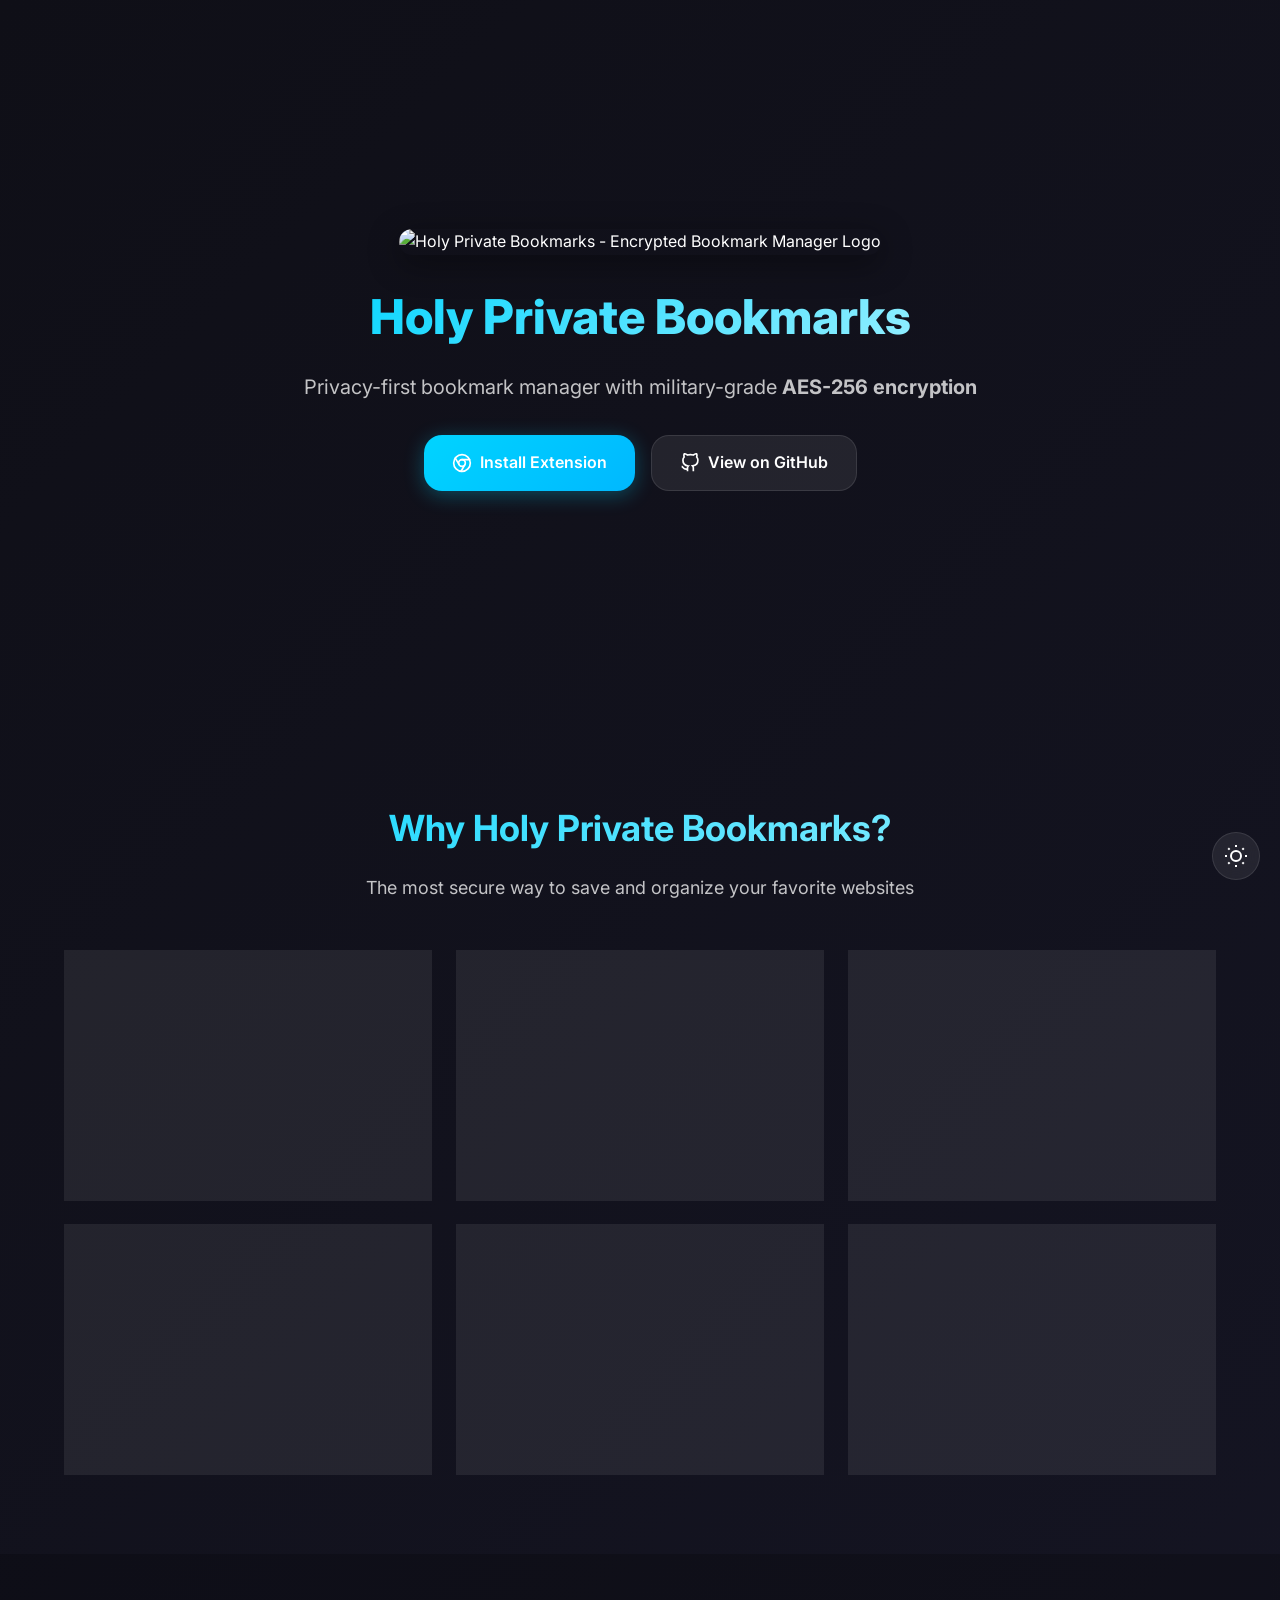
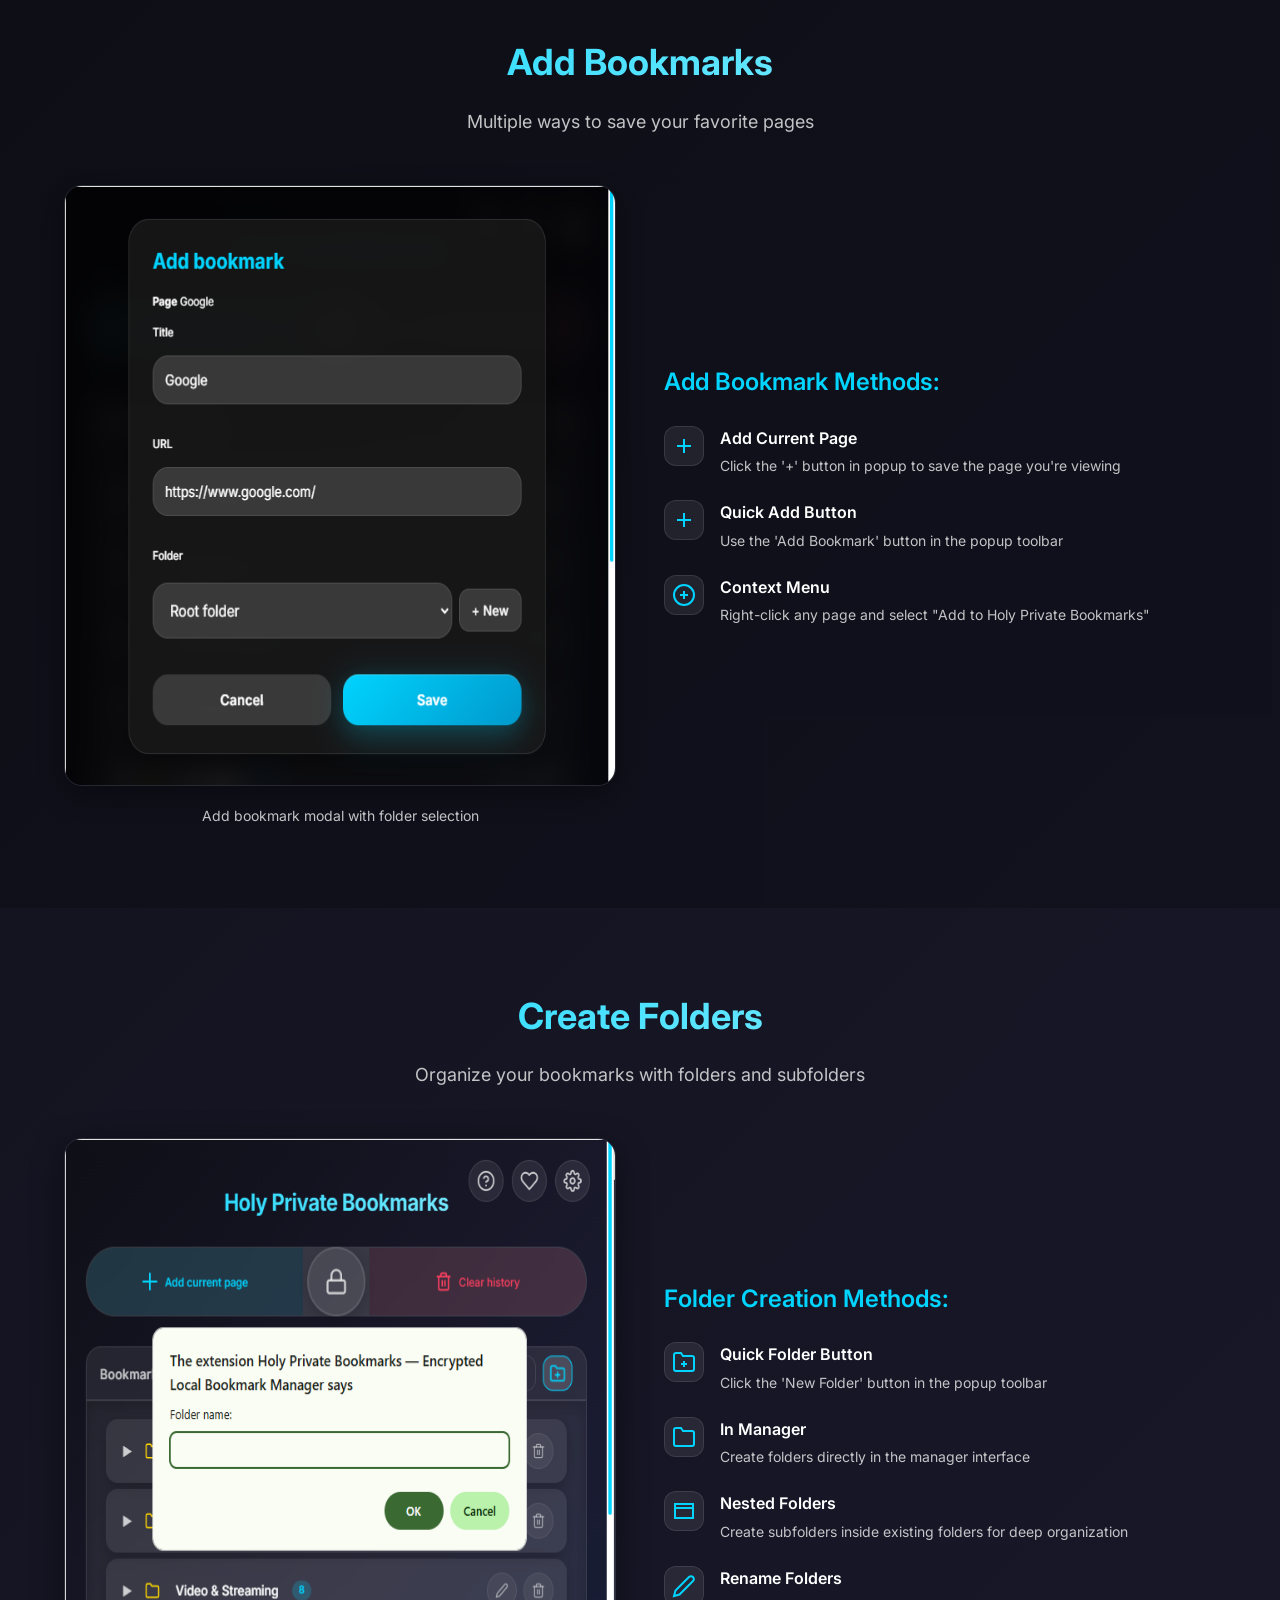
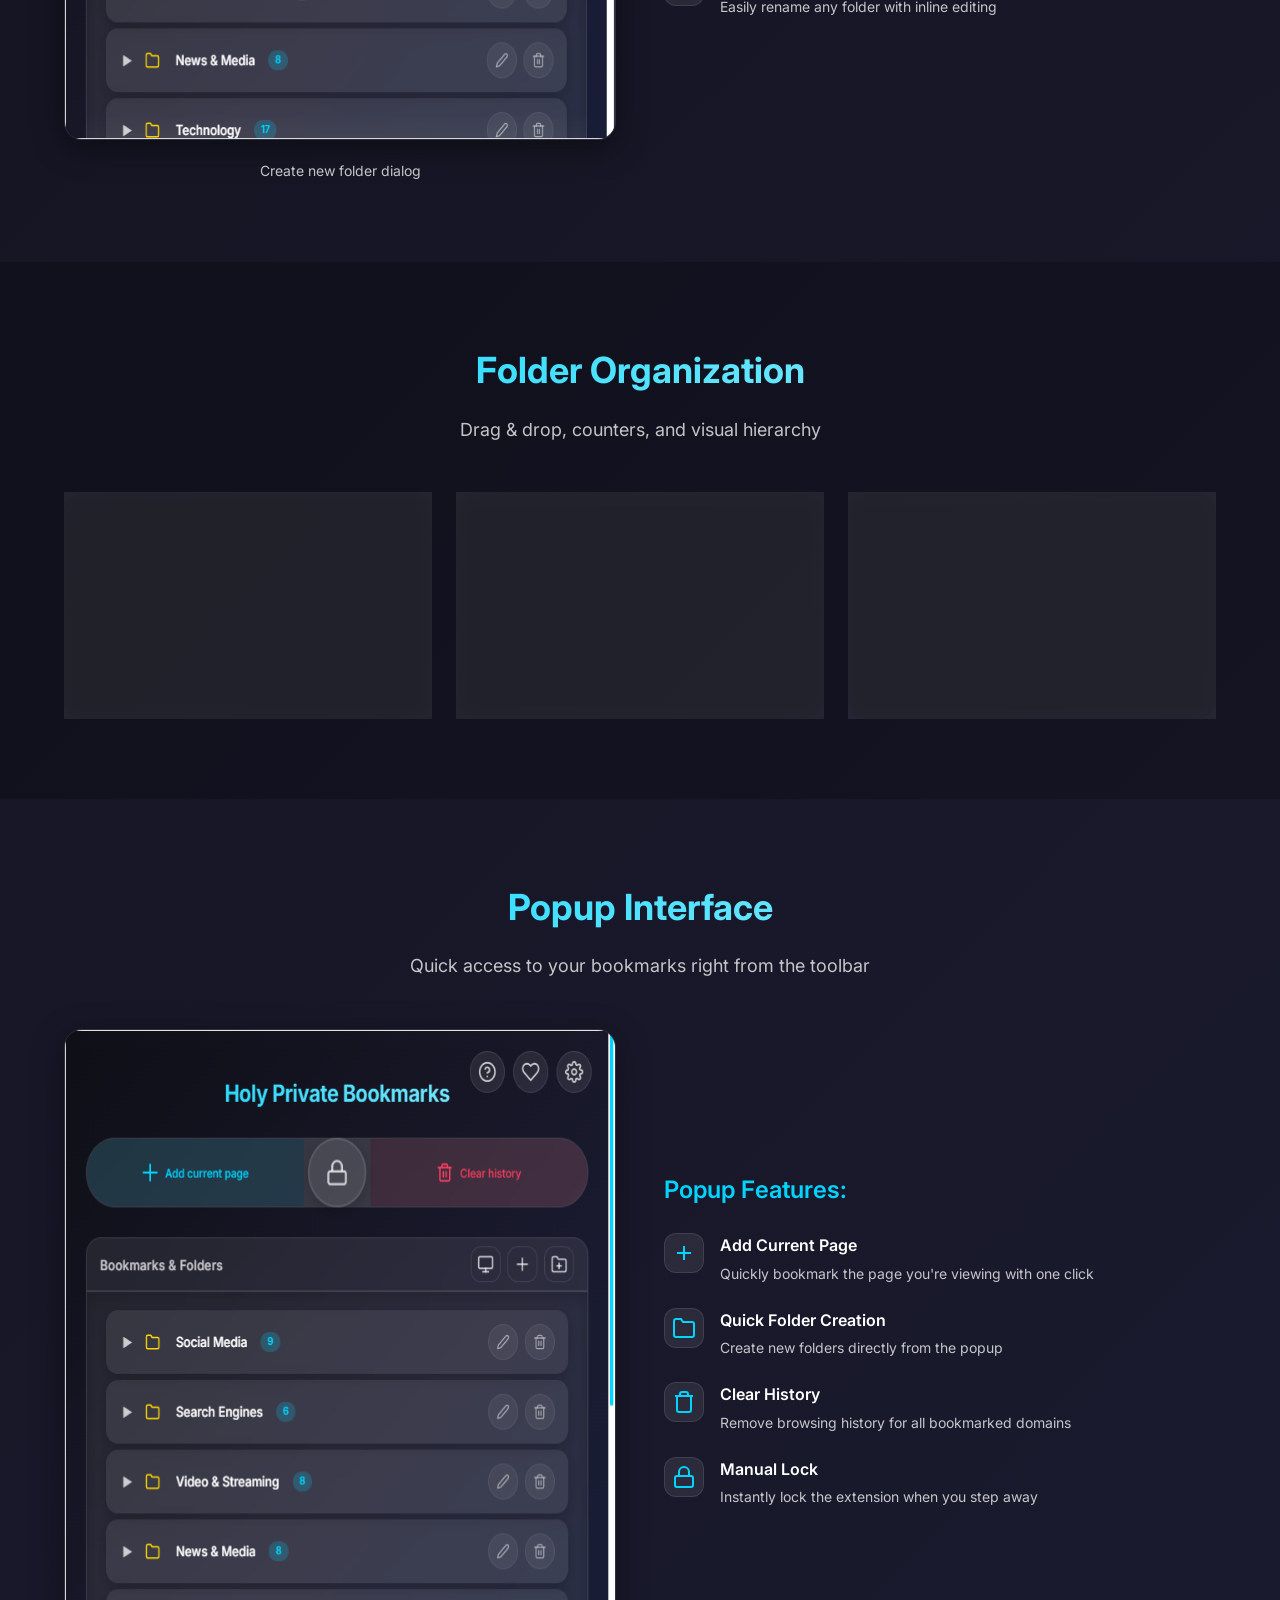
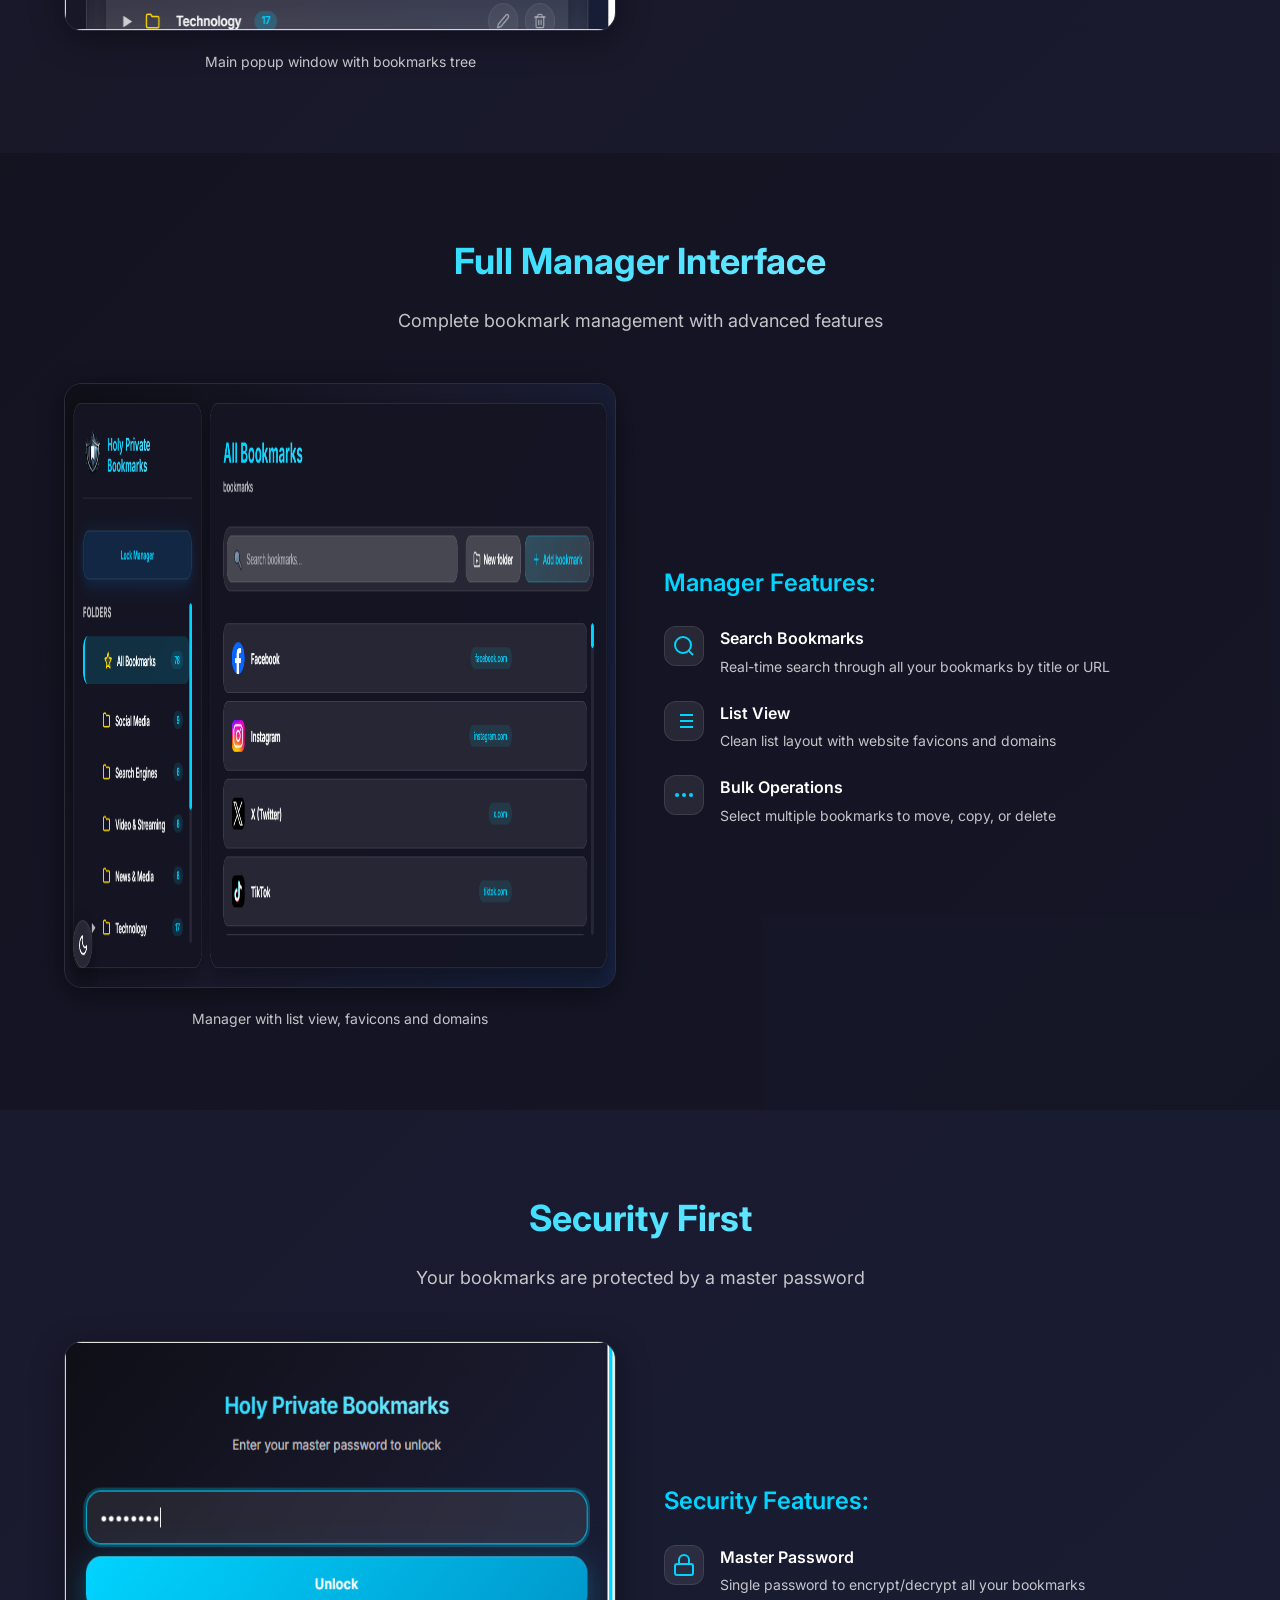
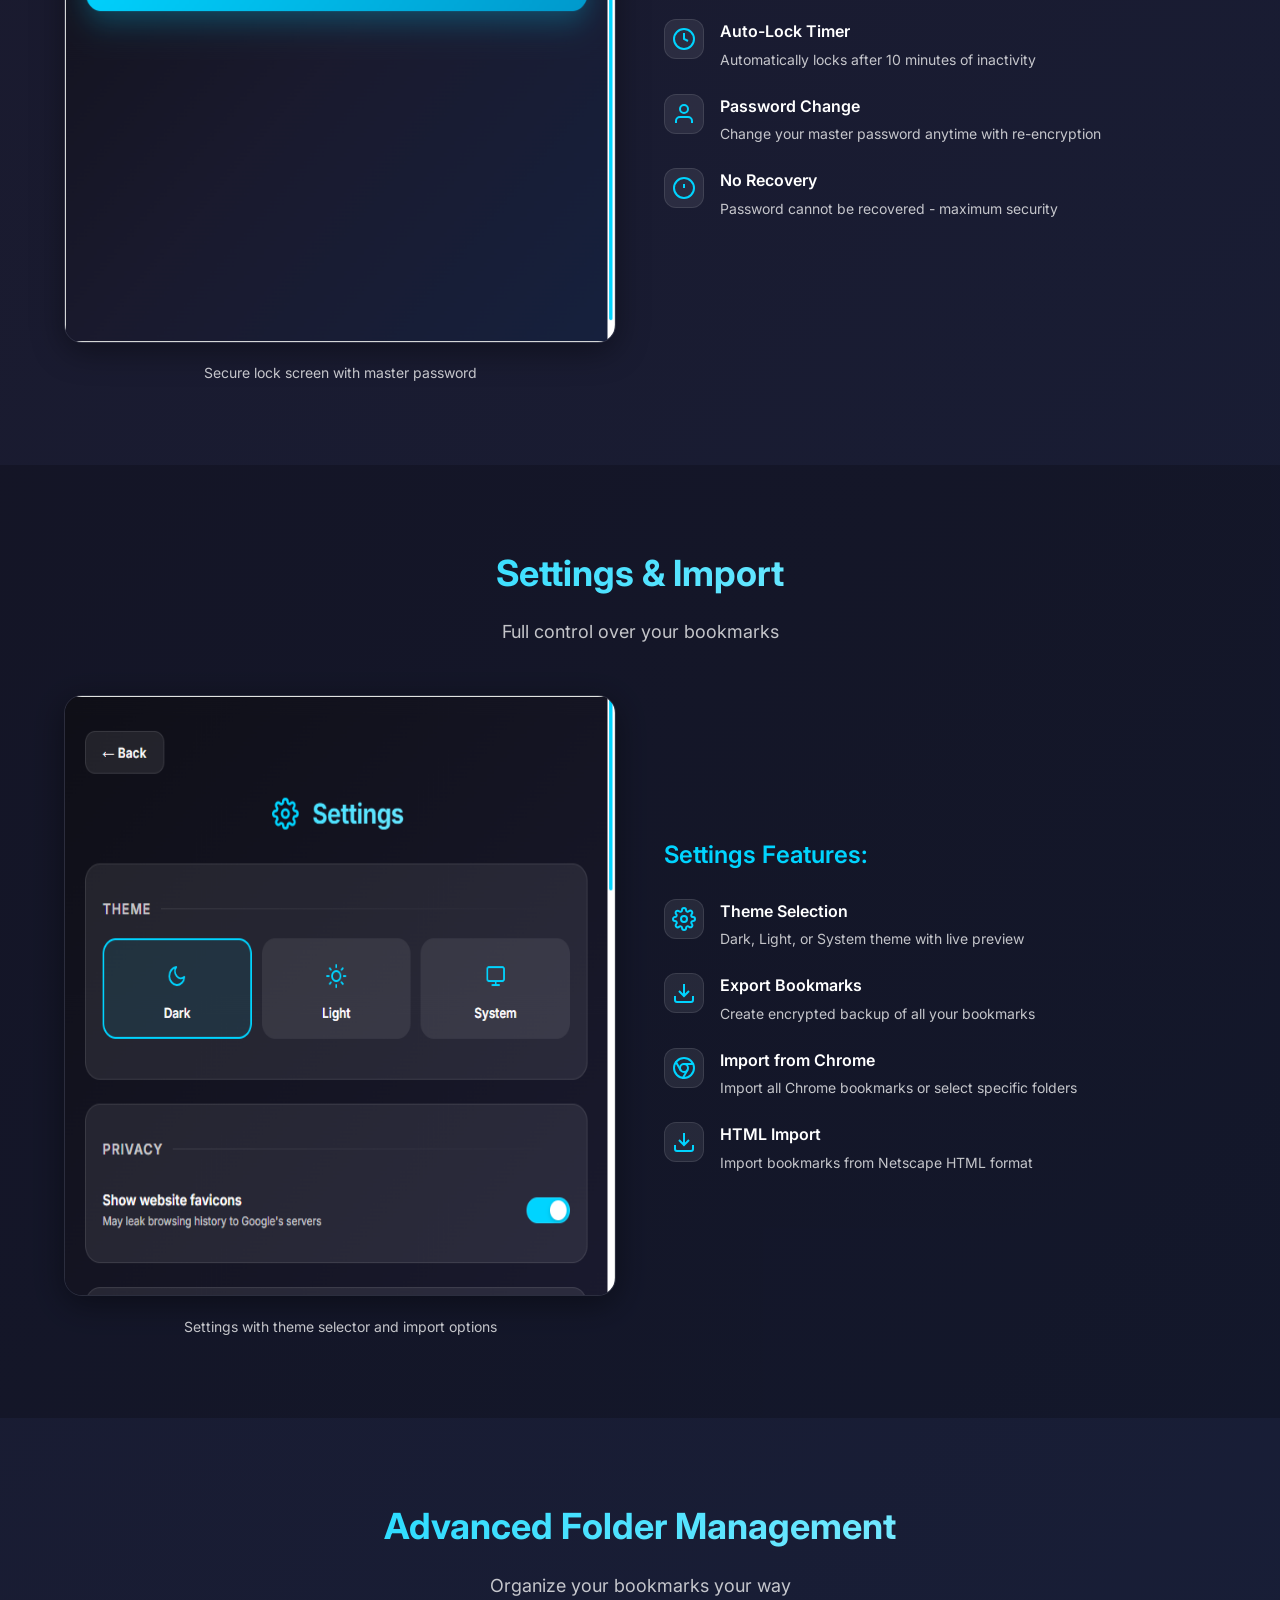
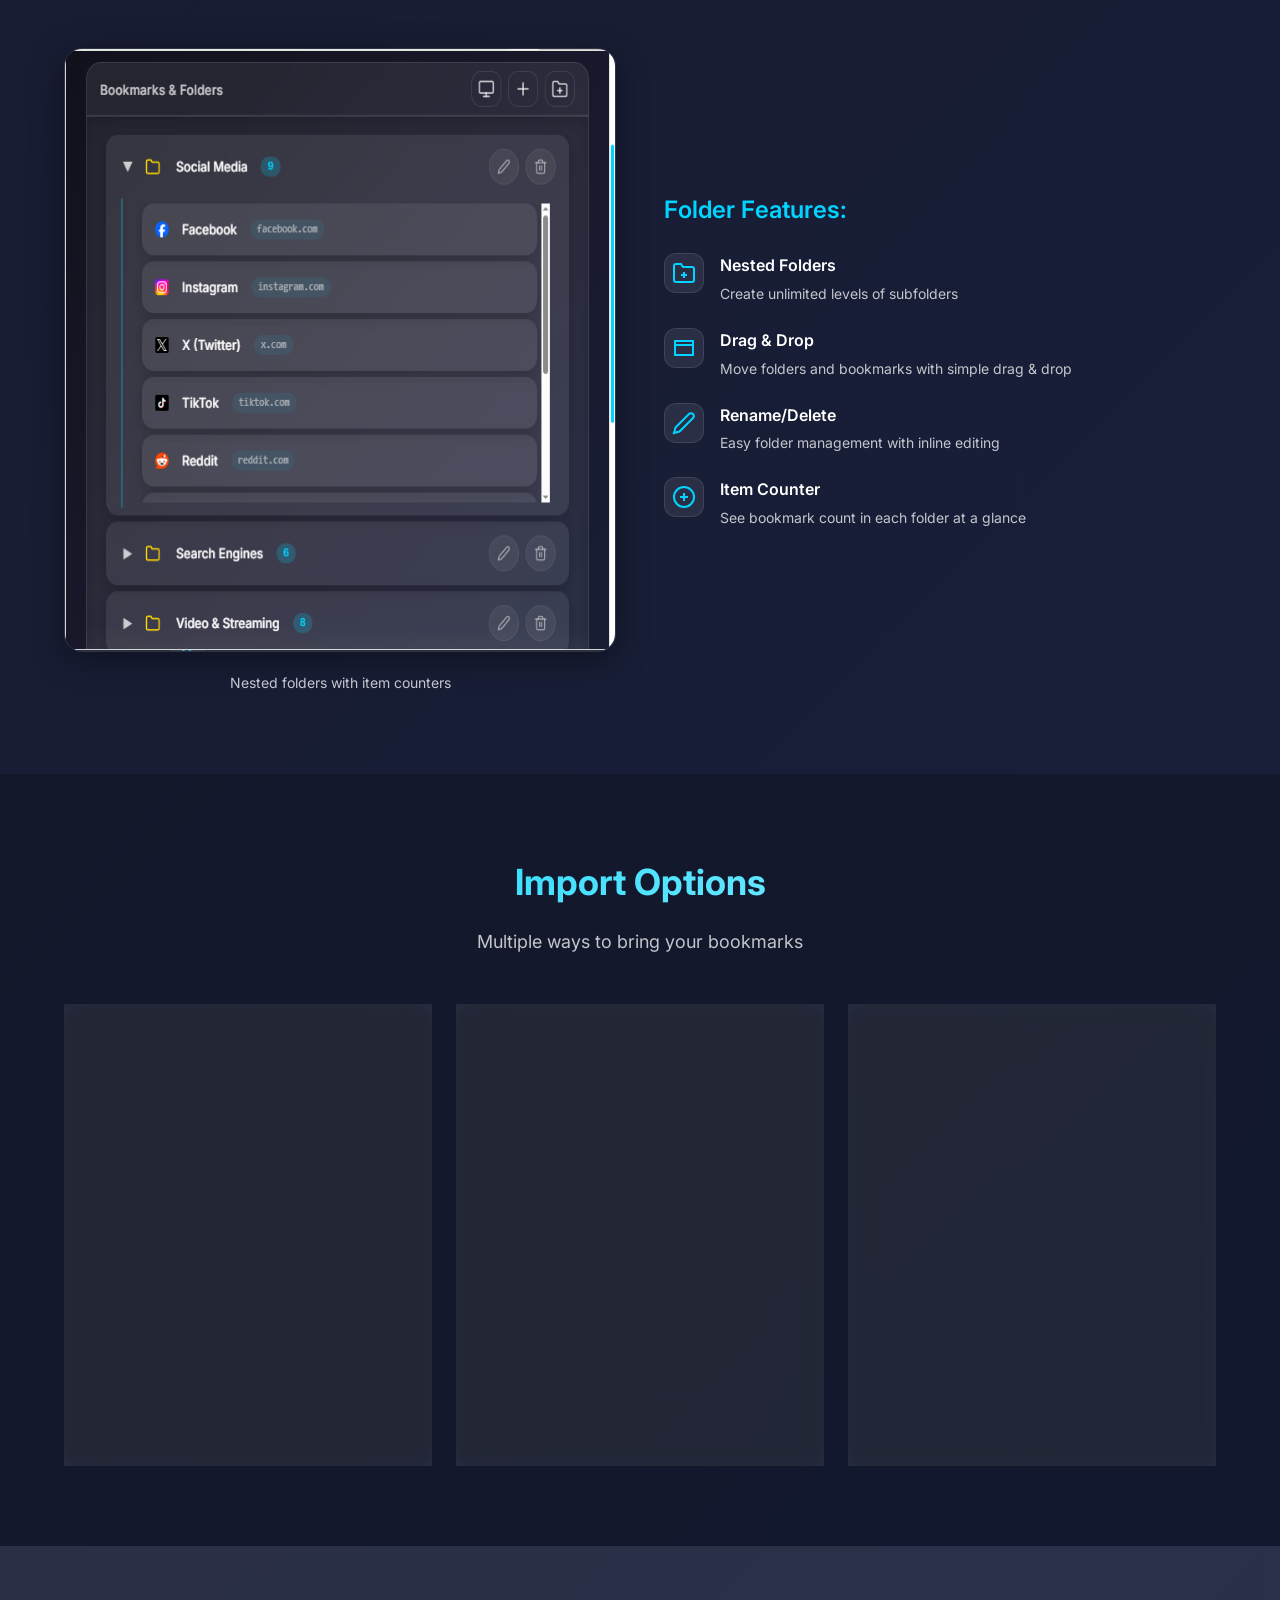
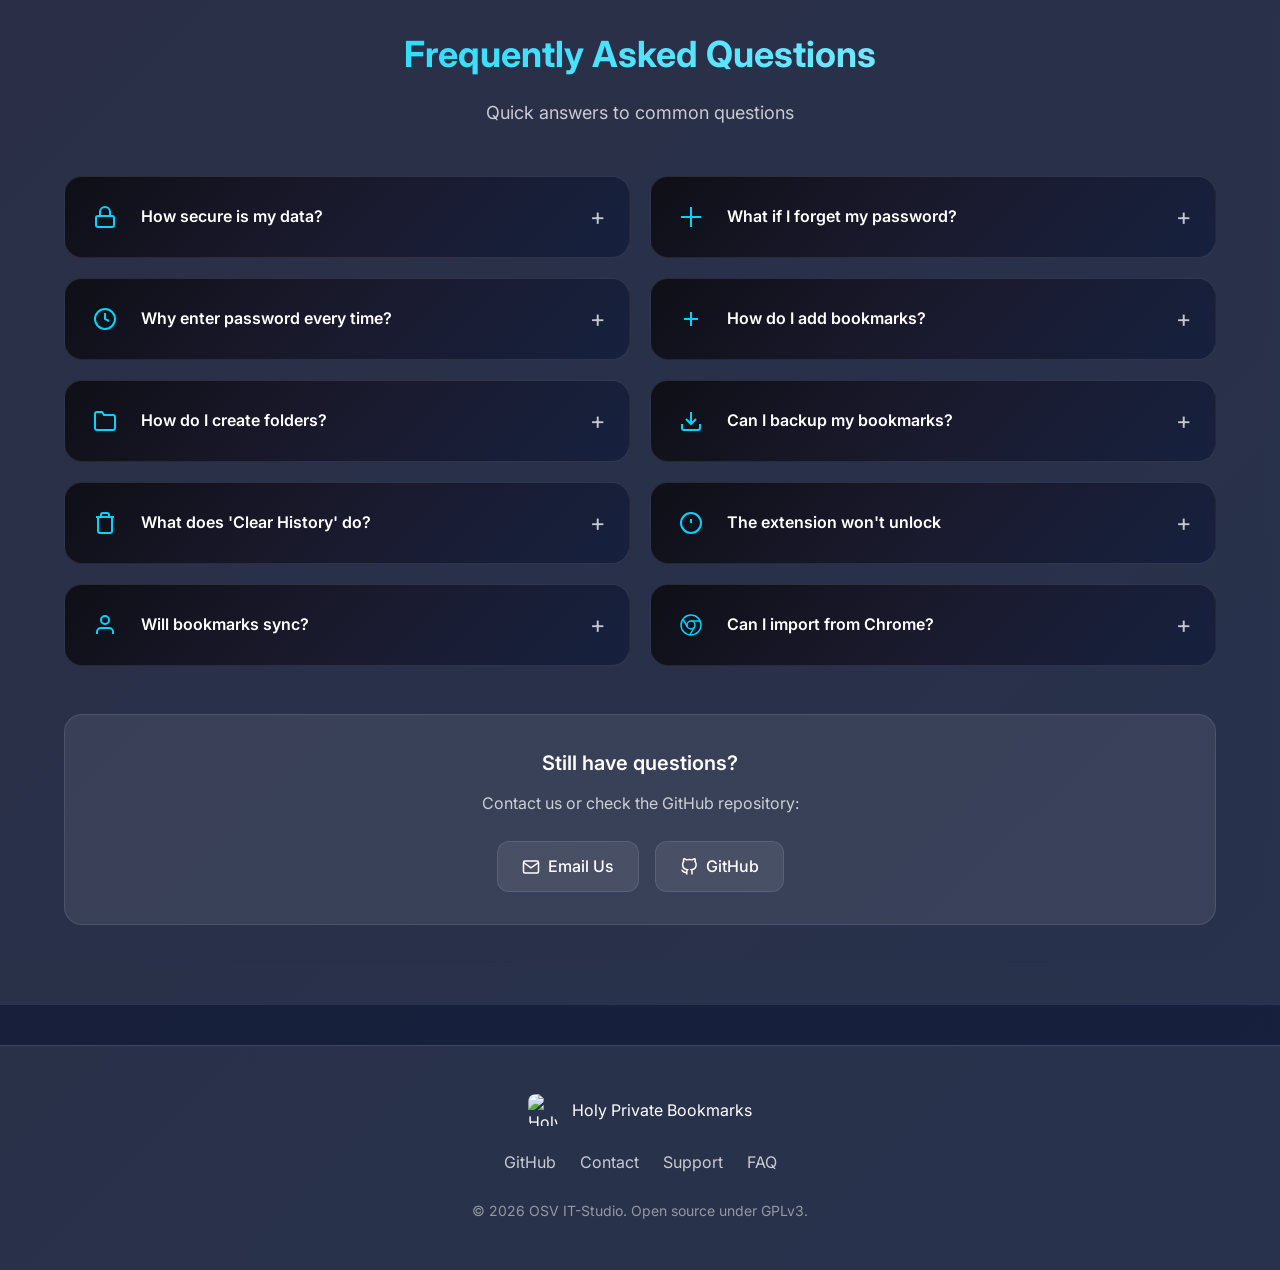
==== commit ef015888: "Update index.html" ====
--- a/docs/index.html
+++ b/docs/index.html
@@ -459,7 +459,7 @@
       <h2 class="section-title">Folder Organization</h2>
       <p class="section-subtitle">Drag & drop, counters, and visual hierarchy</p>
       
-      <div class="features-grid" style="grid-template-columns: repeat(3, 1fr);">
+      <div class="features-grid" >
         <div class="feature-card">
           <div class="feature-icon" aria-hidden="true">
             <svg width="48" height="48" viewBox="0 0 24 24" fill="none" stroke="currentColor" stroke-width="2">
@@ -1184,3 +1184,4 @@
   <script src="script.js"></script>
 </body>
 </html>
+
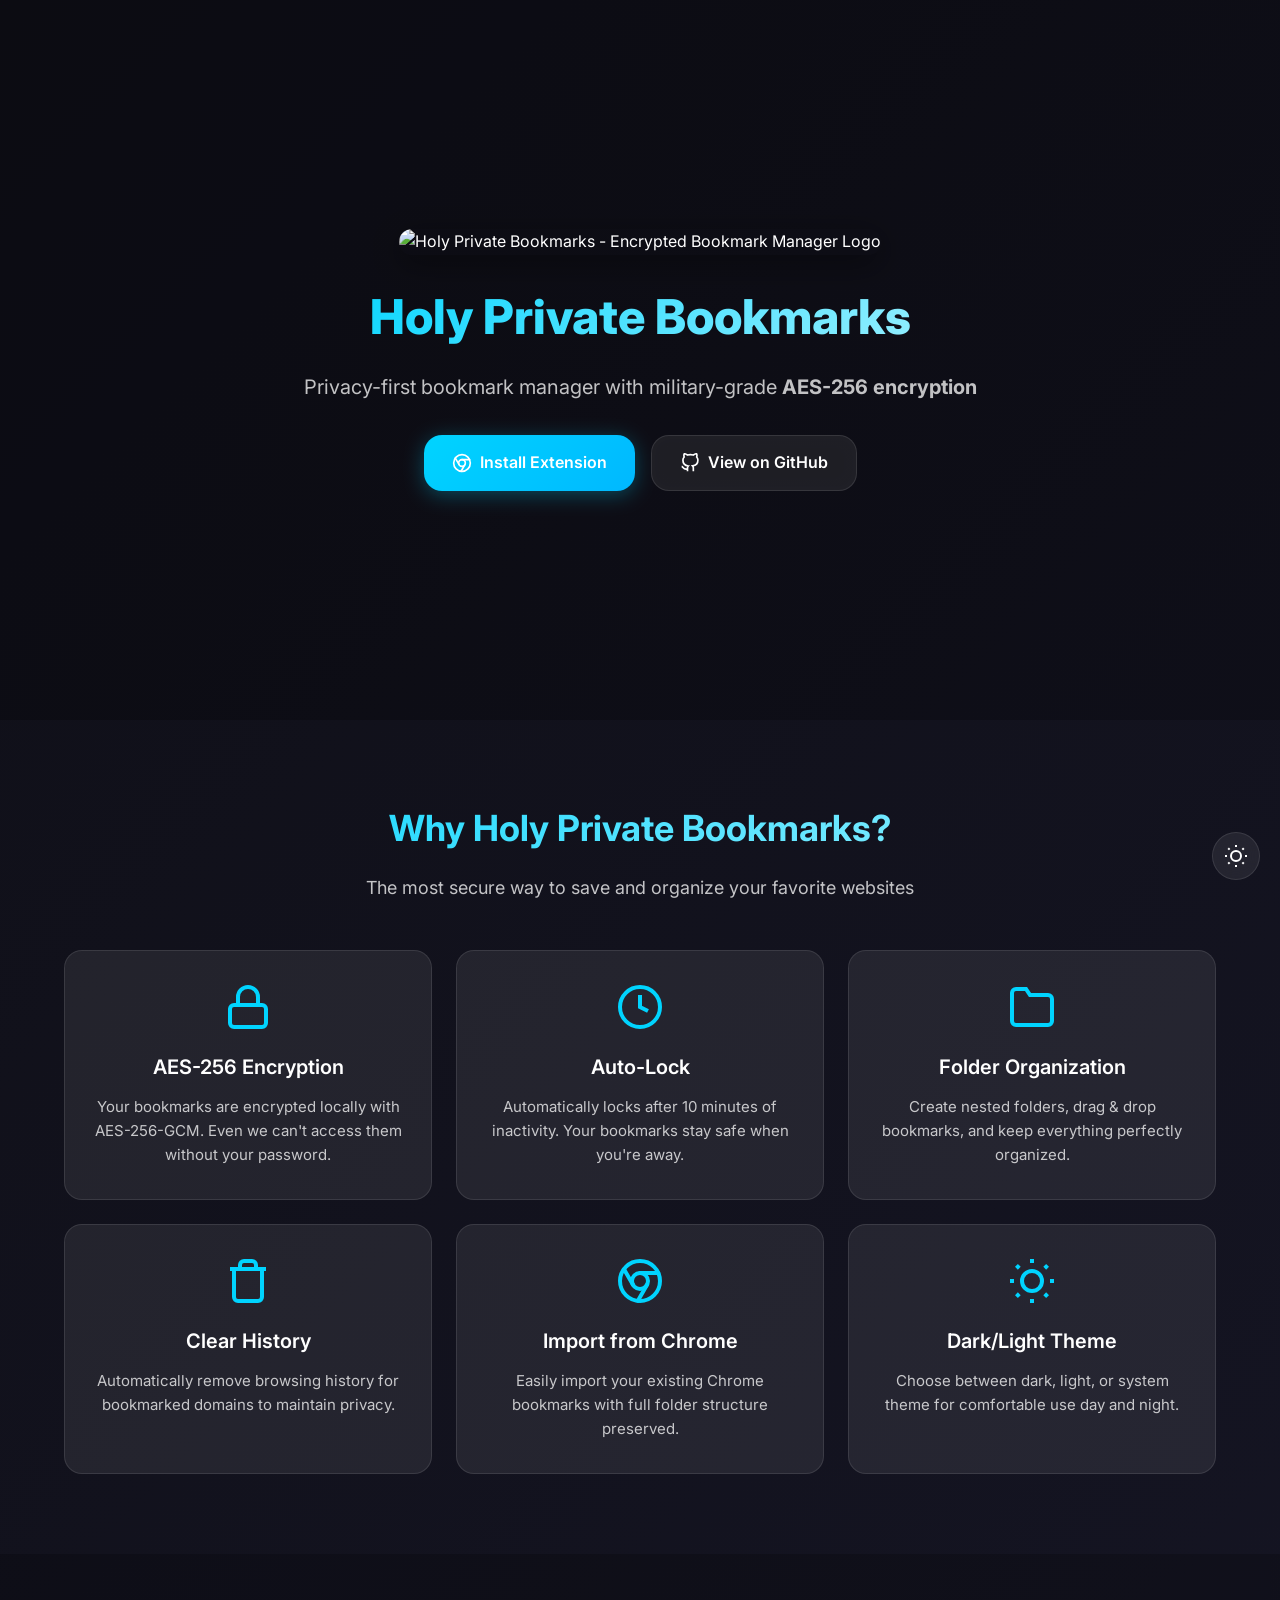
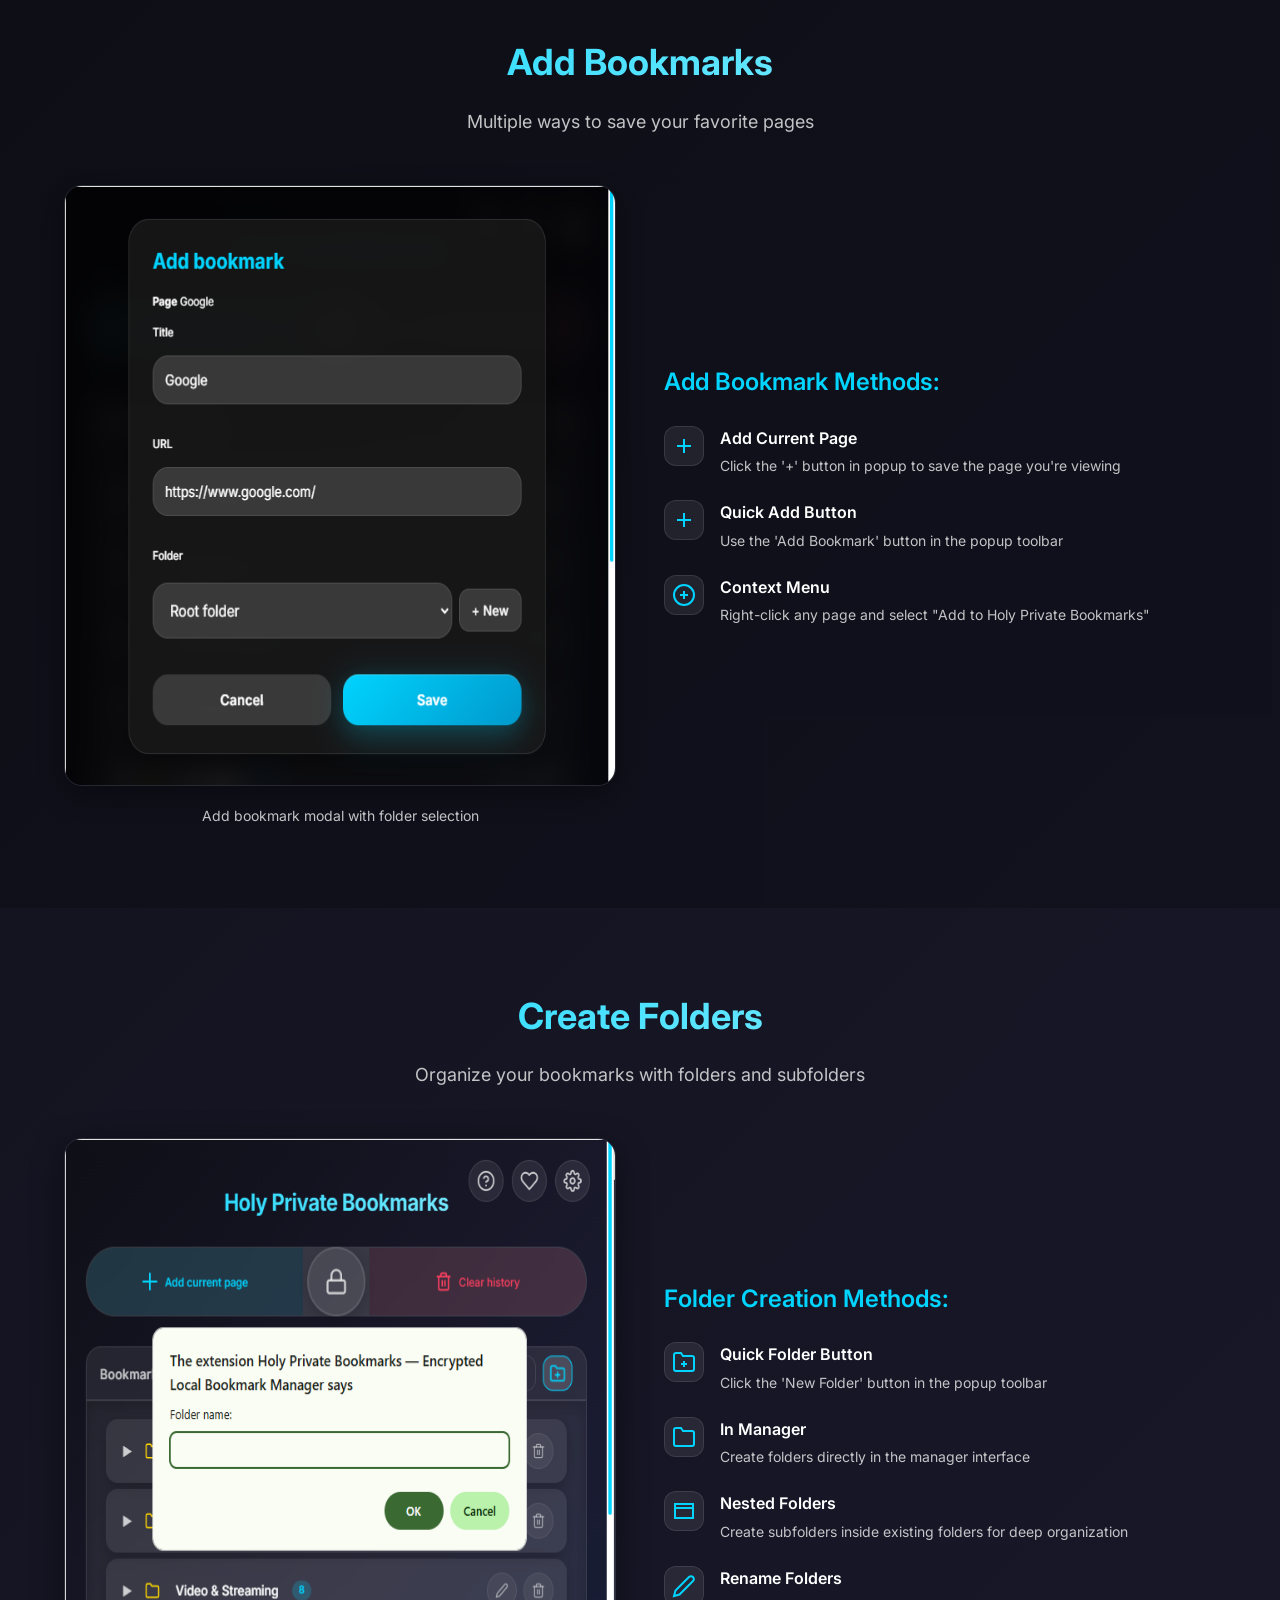
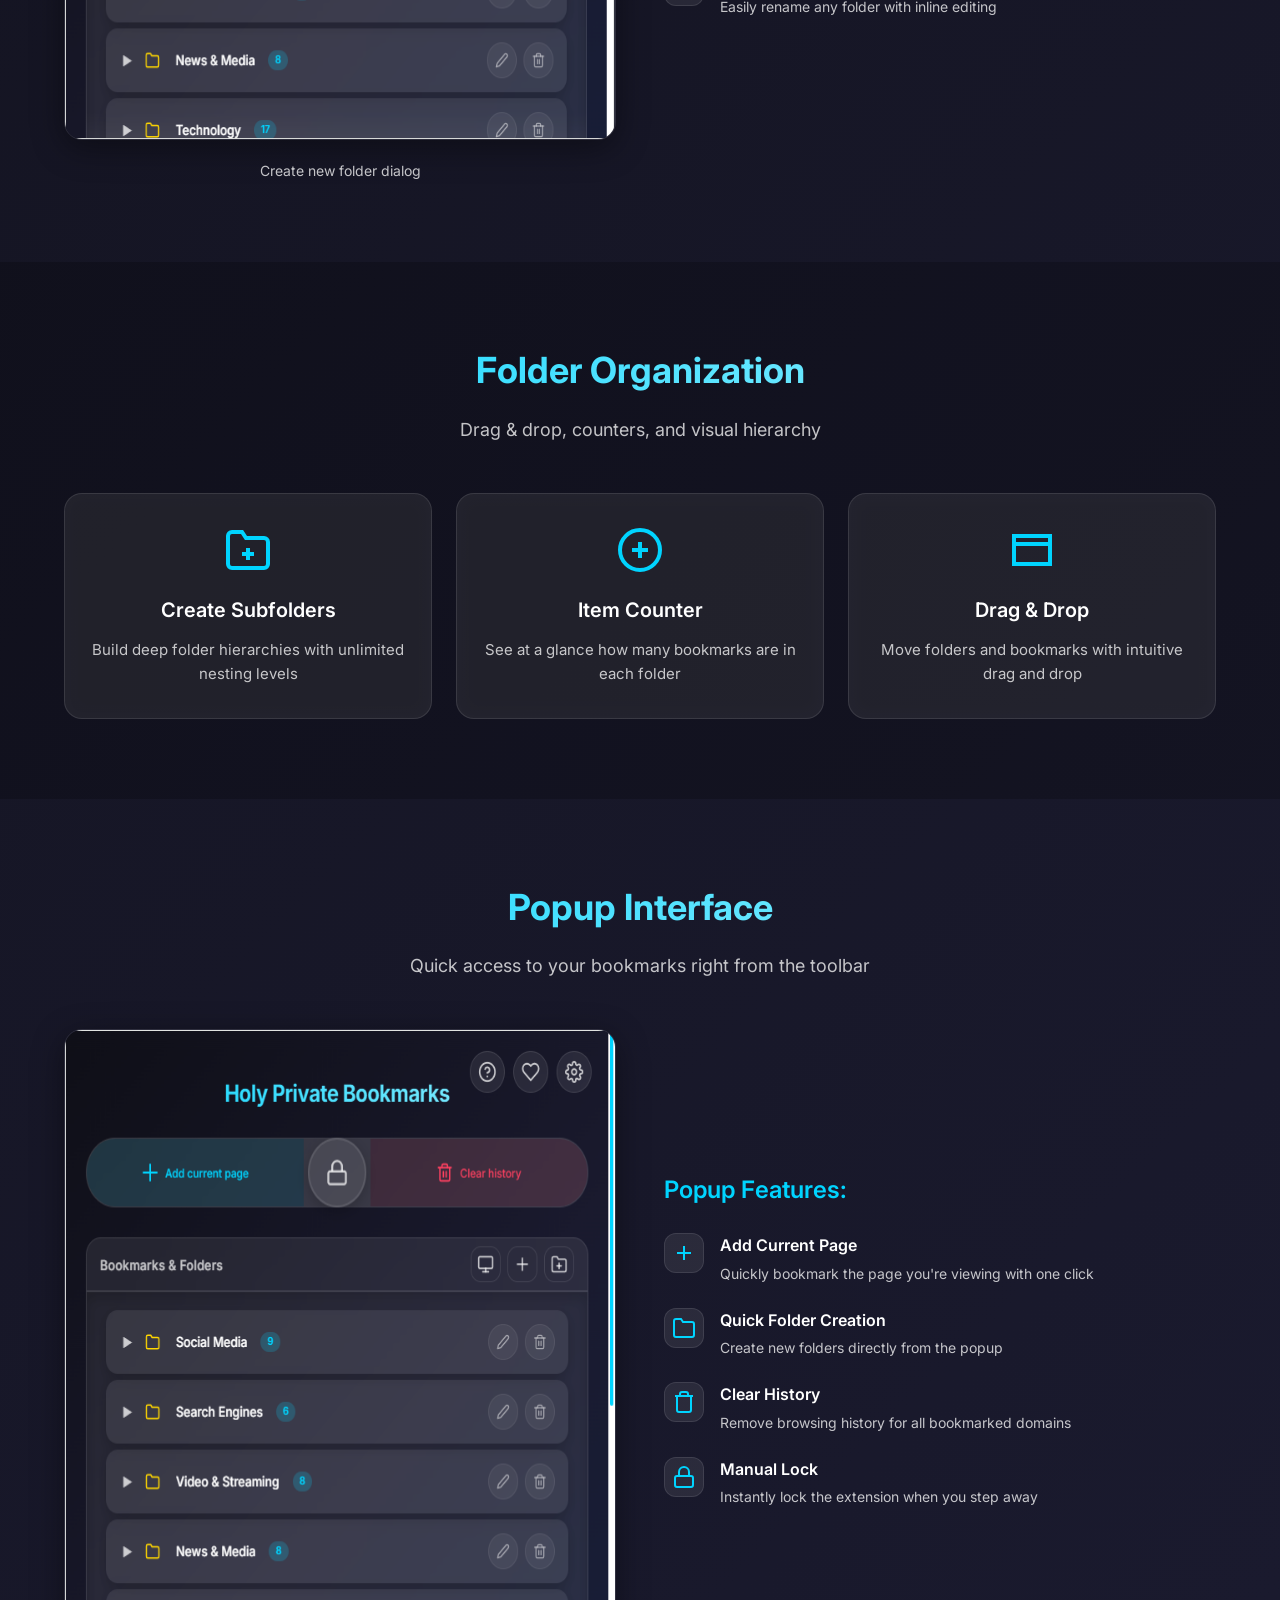
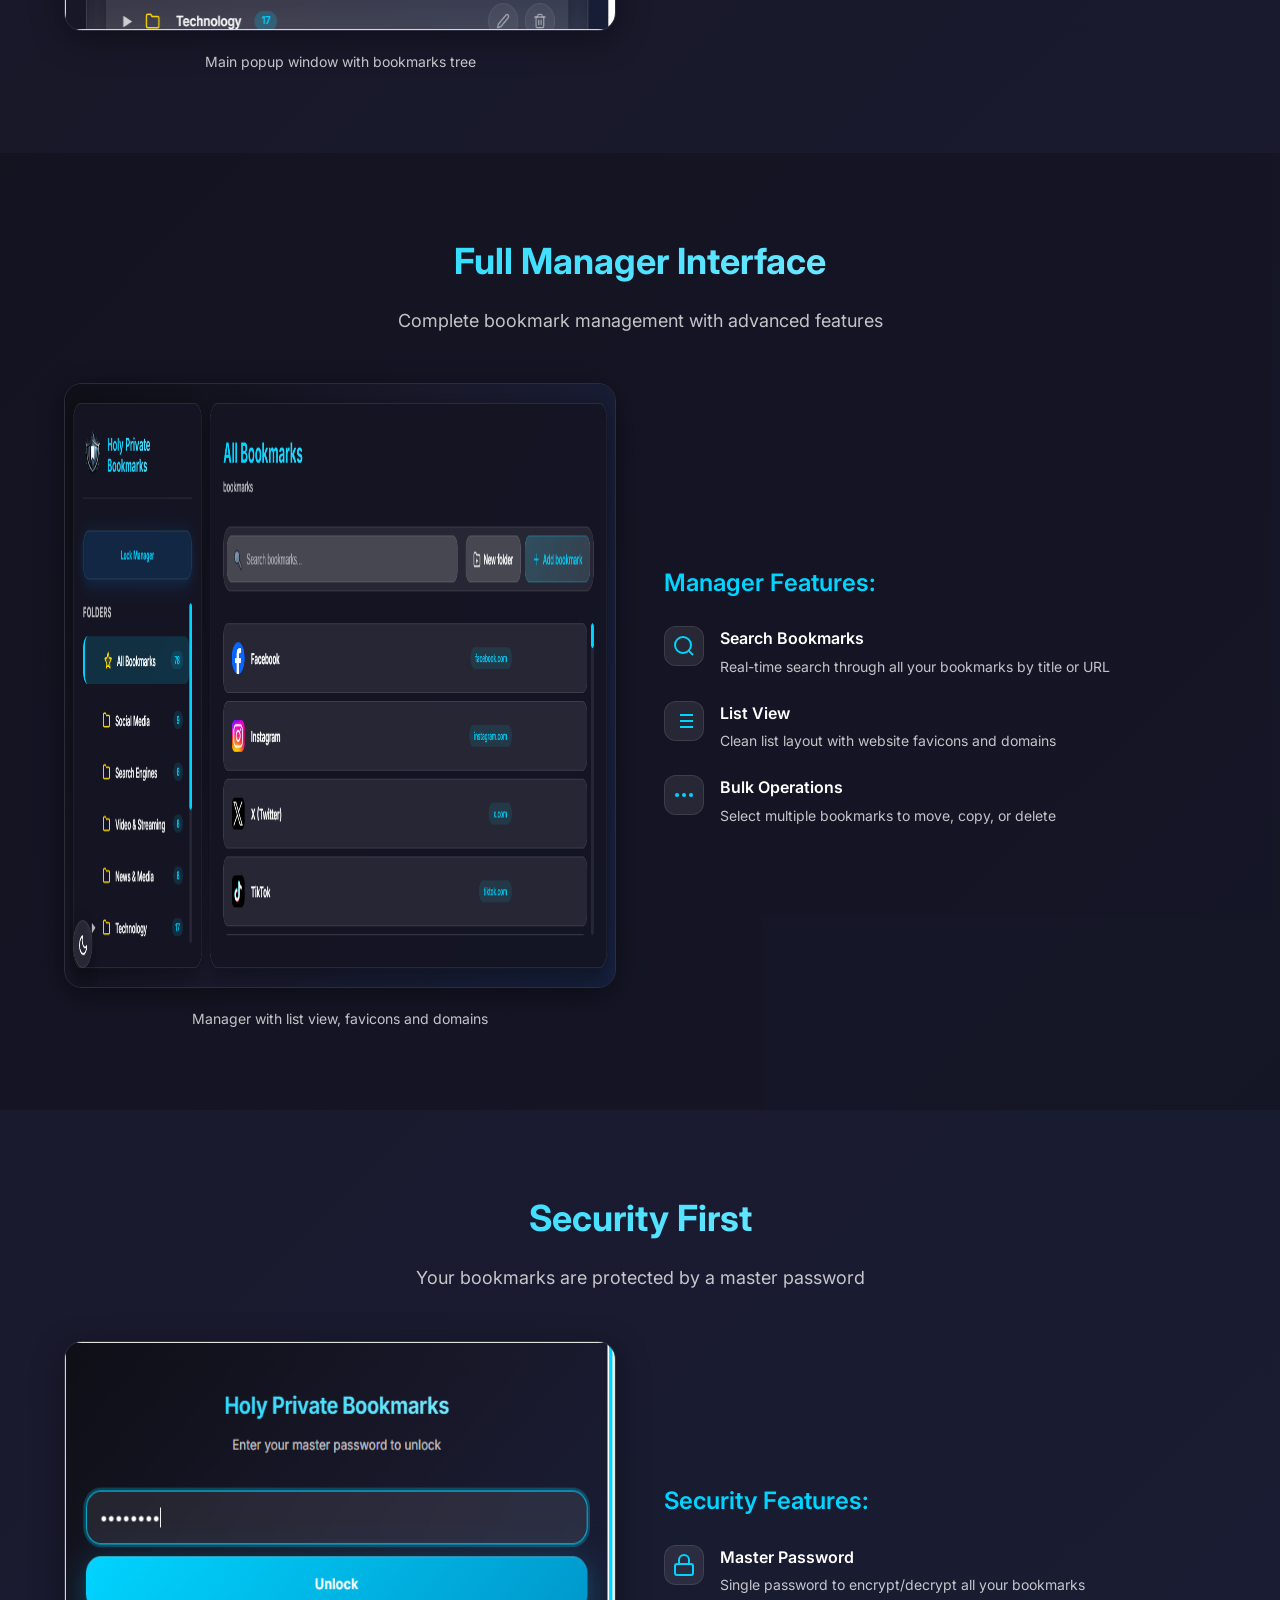
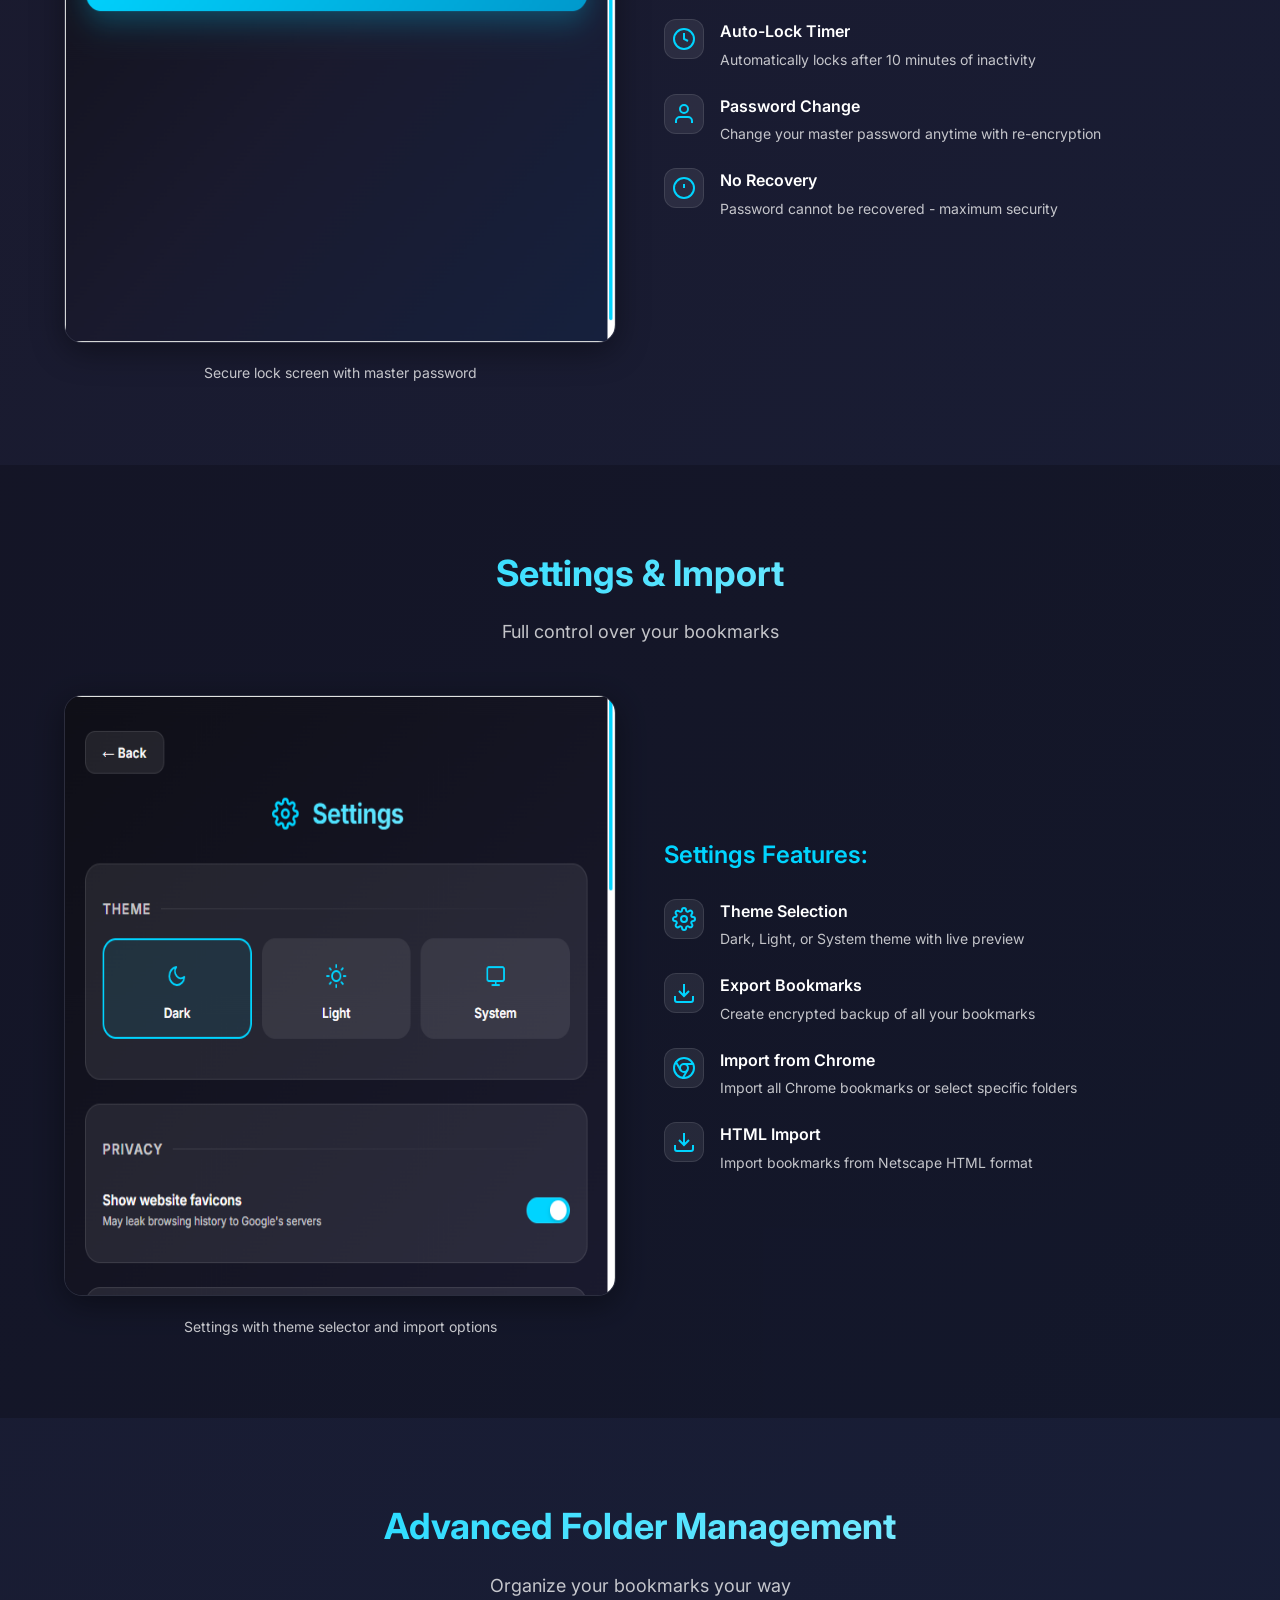
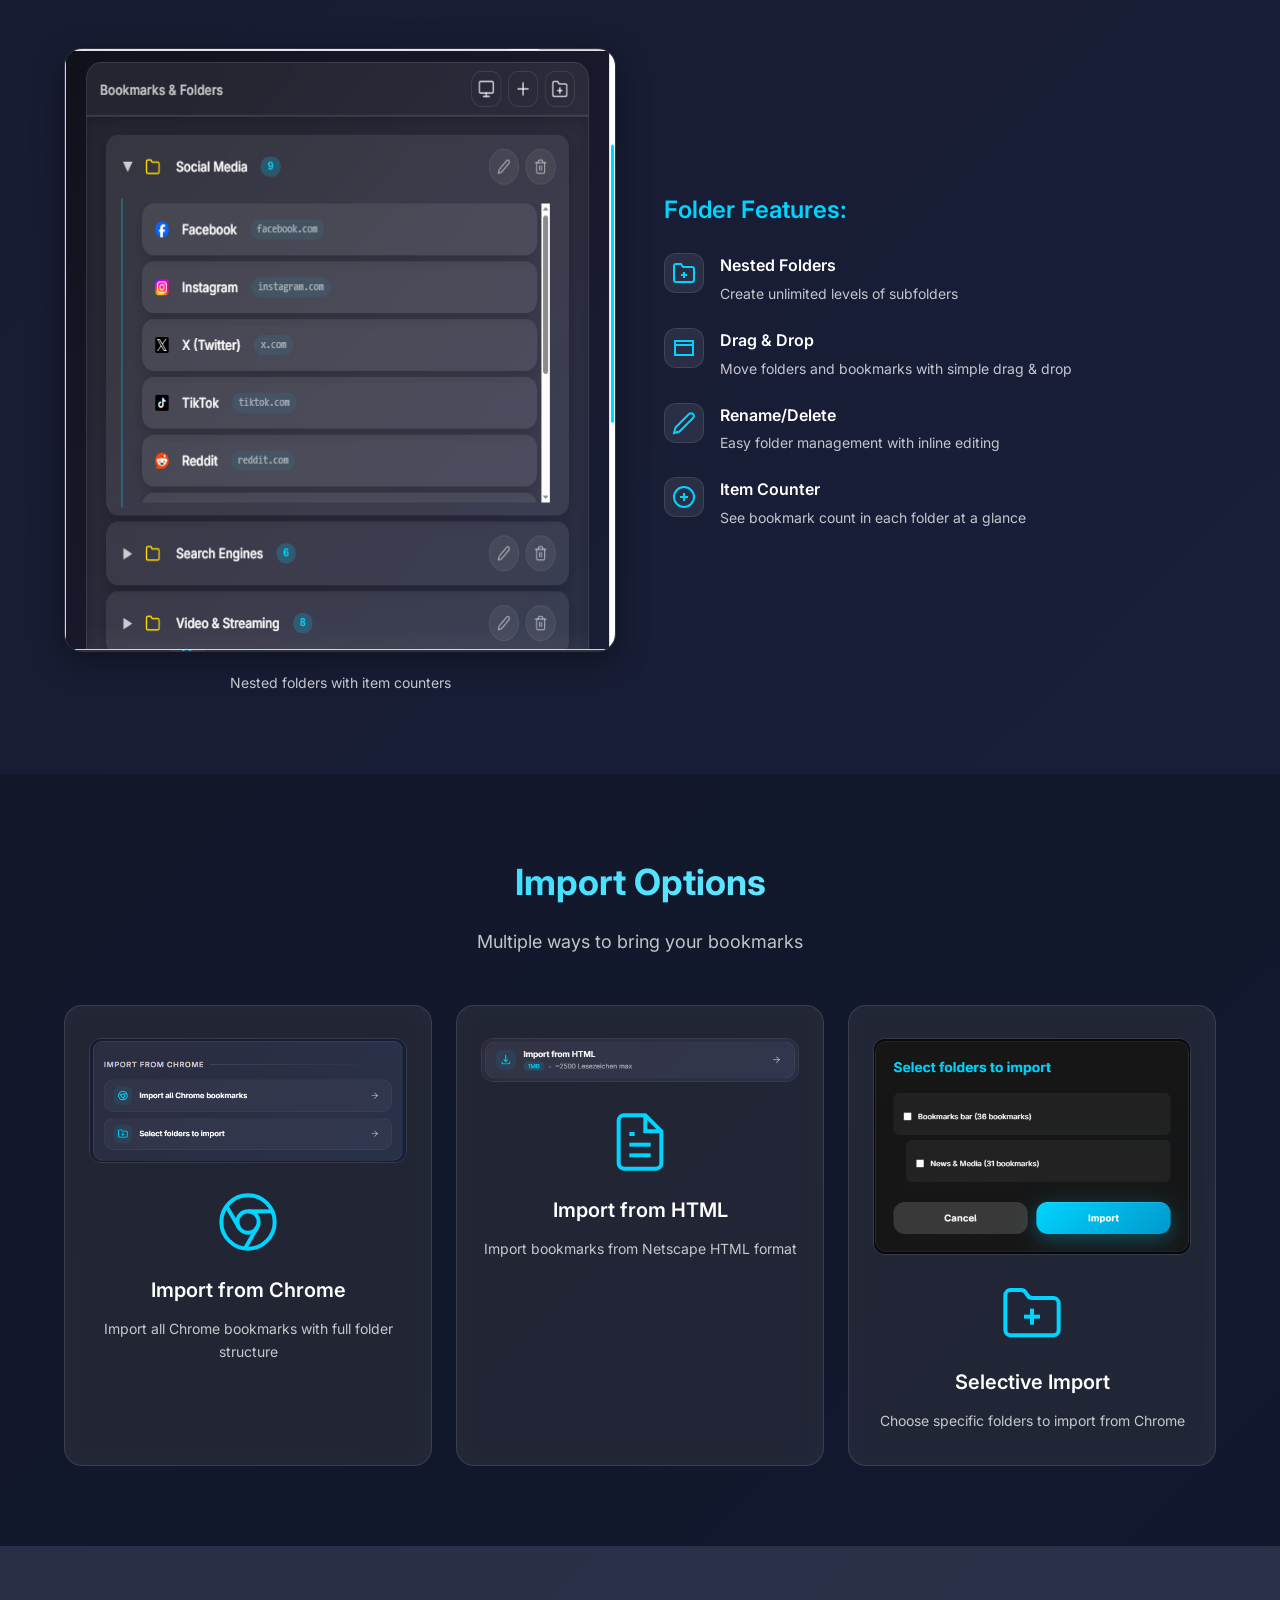
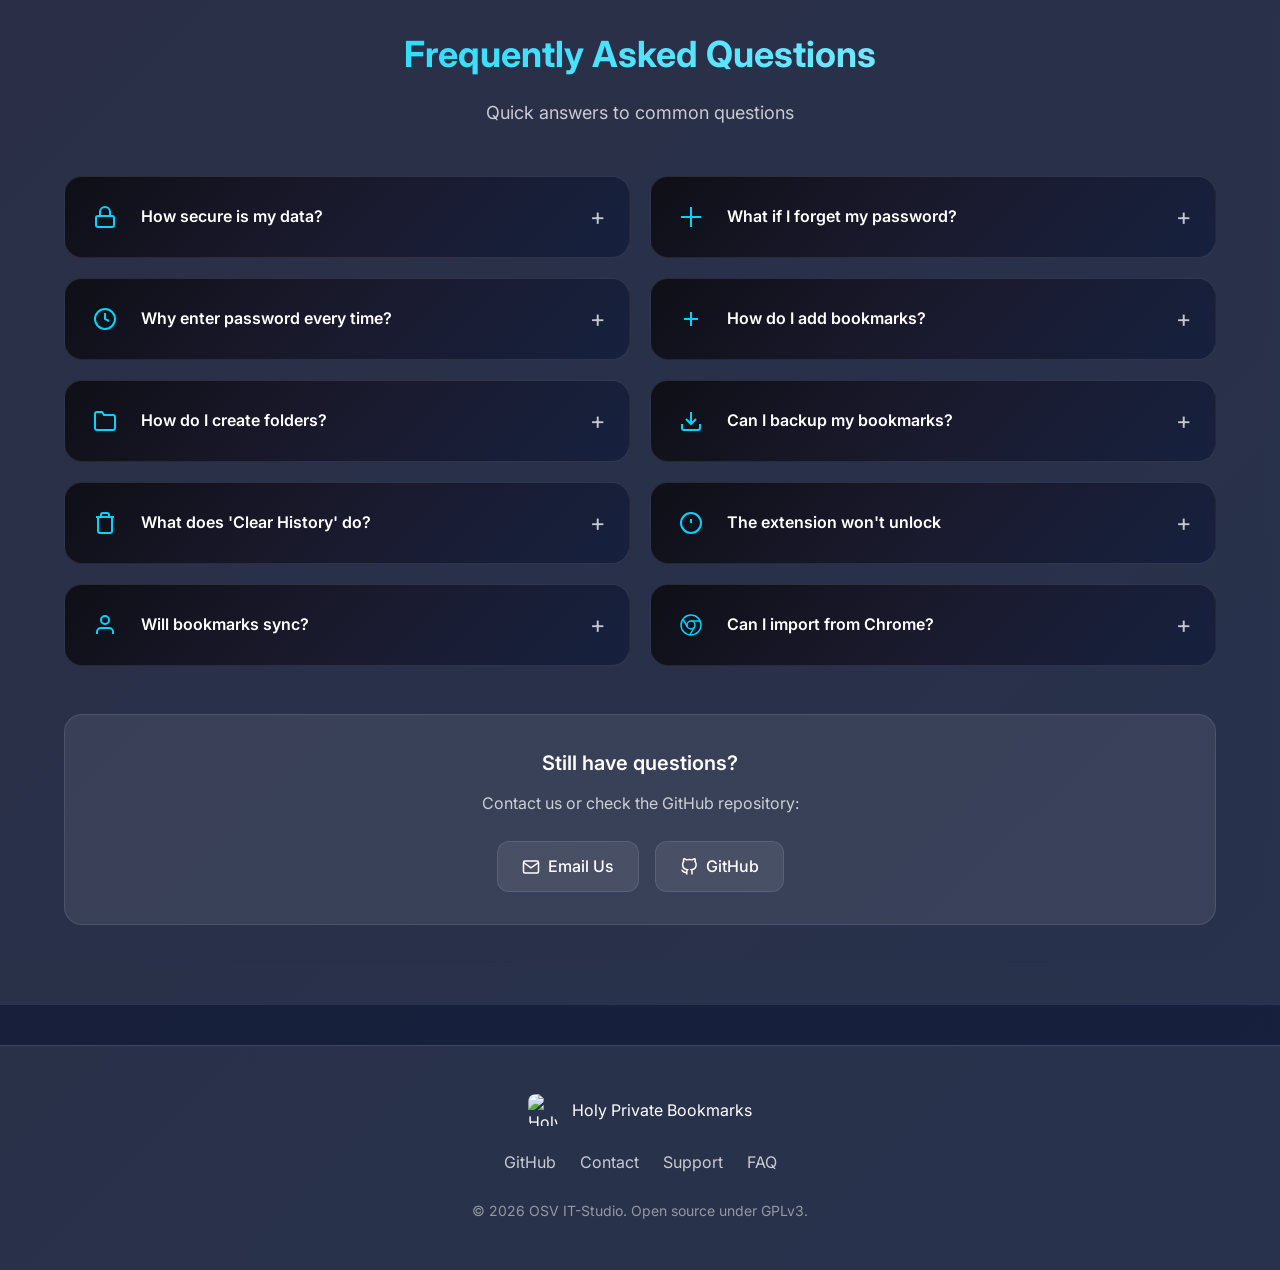
==== commit a5ac3cdf: "Update index.html" ====
--- a/docs/index.html
+++ b/docs/index.html
@@ -208,7 +208,7 @@
 </head>
 <body>
 
-  <section class="hero">
+  <section class="hero alt-bg">
     <div class="hero-content">
       <img src="https://raw.githubusercontent.com/OSV-IT-Studio/holy-private-bookmarks/main/src/icons/icon128.png" 
            alt="Holy Private Bookmarks - Encrypted Bookmark Manager Logo" 
@@ -1185,3 +1185,4 @@
 </body>
 </html>
 
+
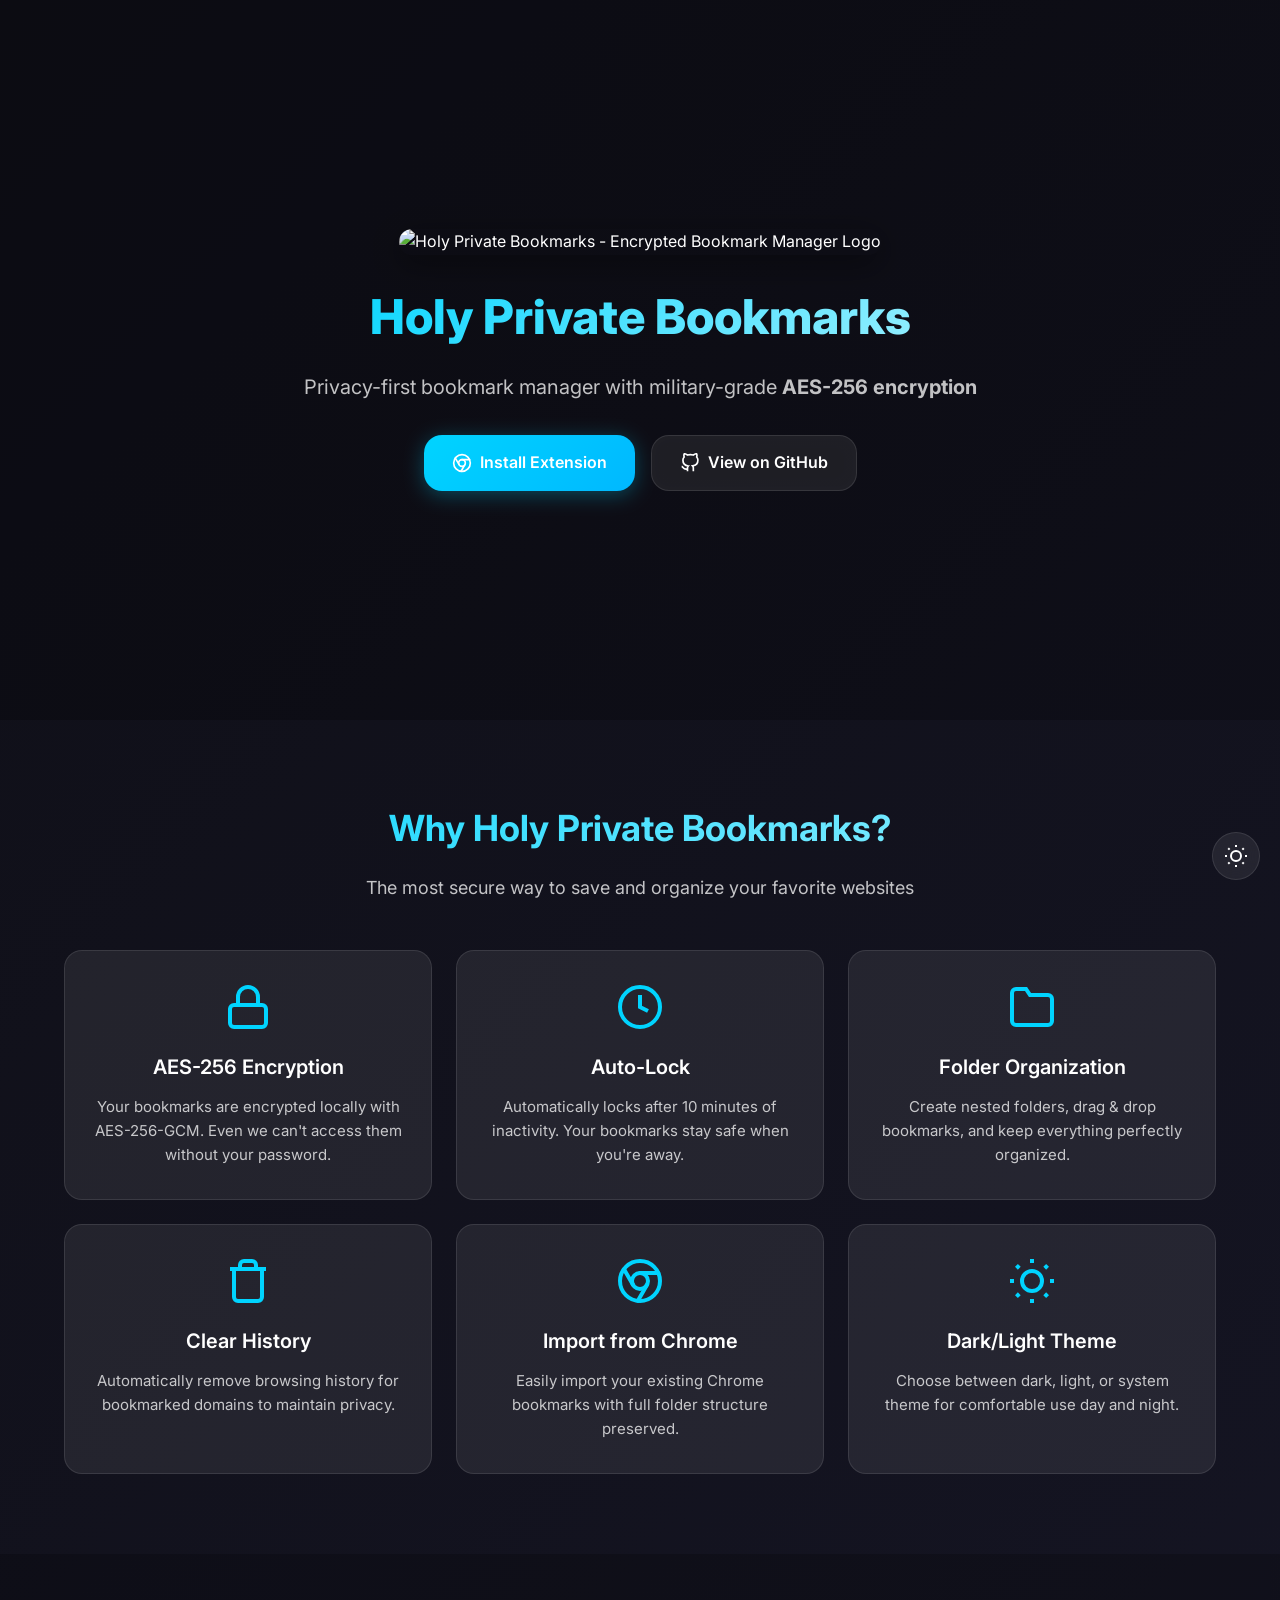
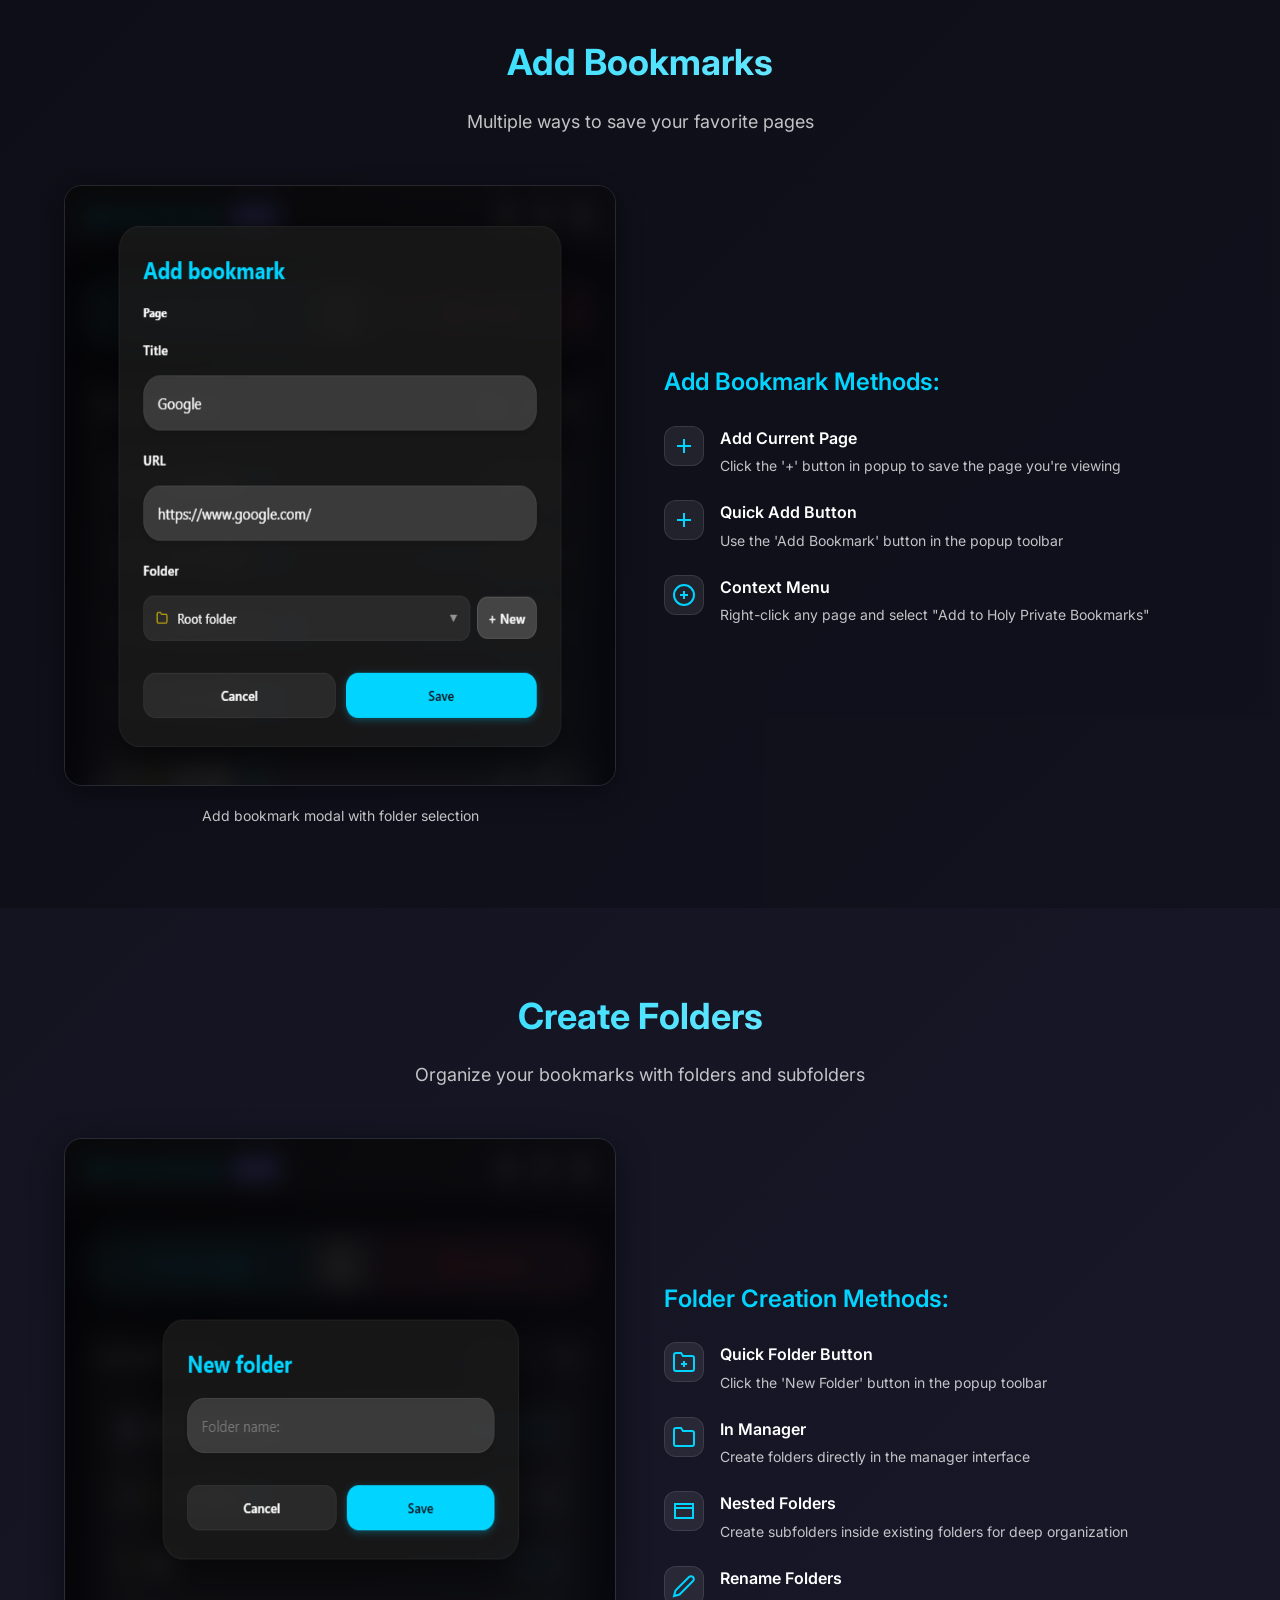
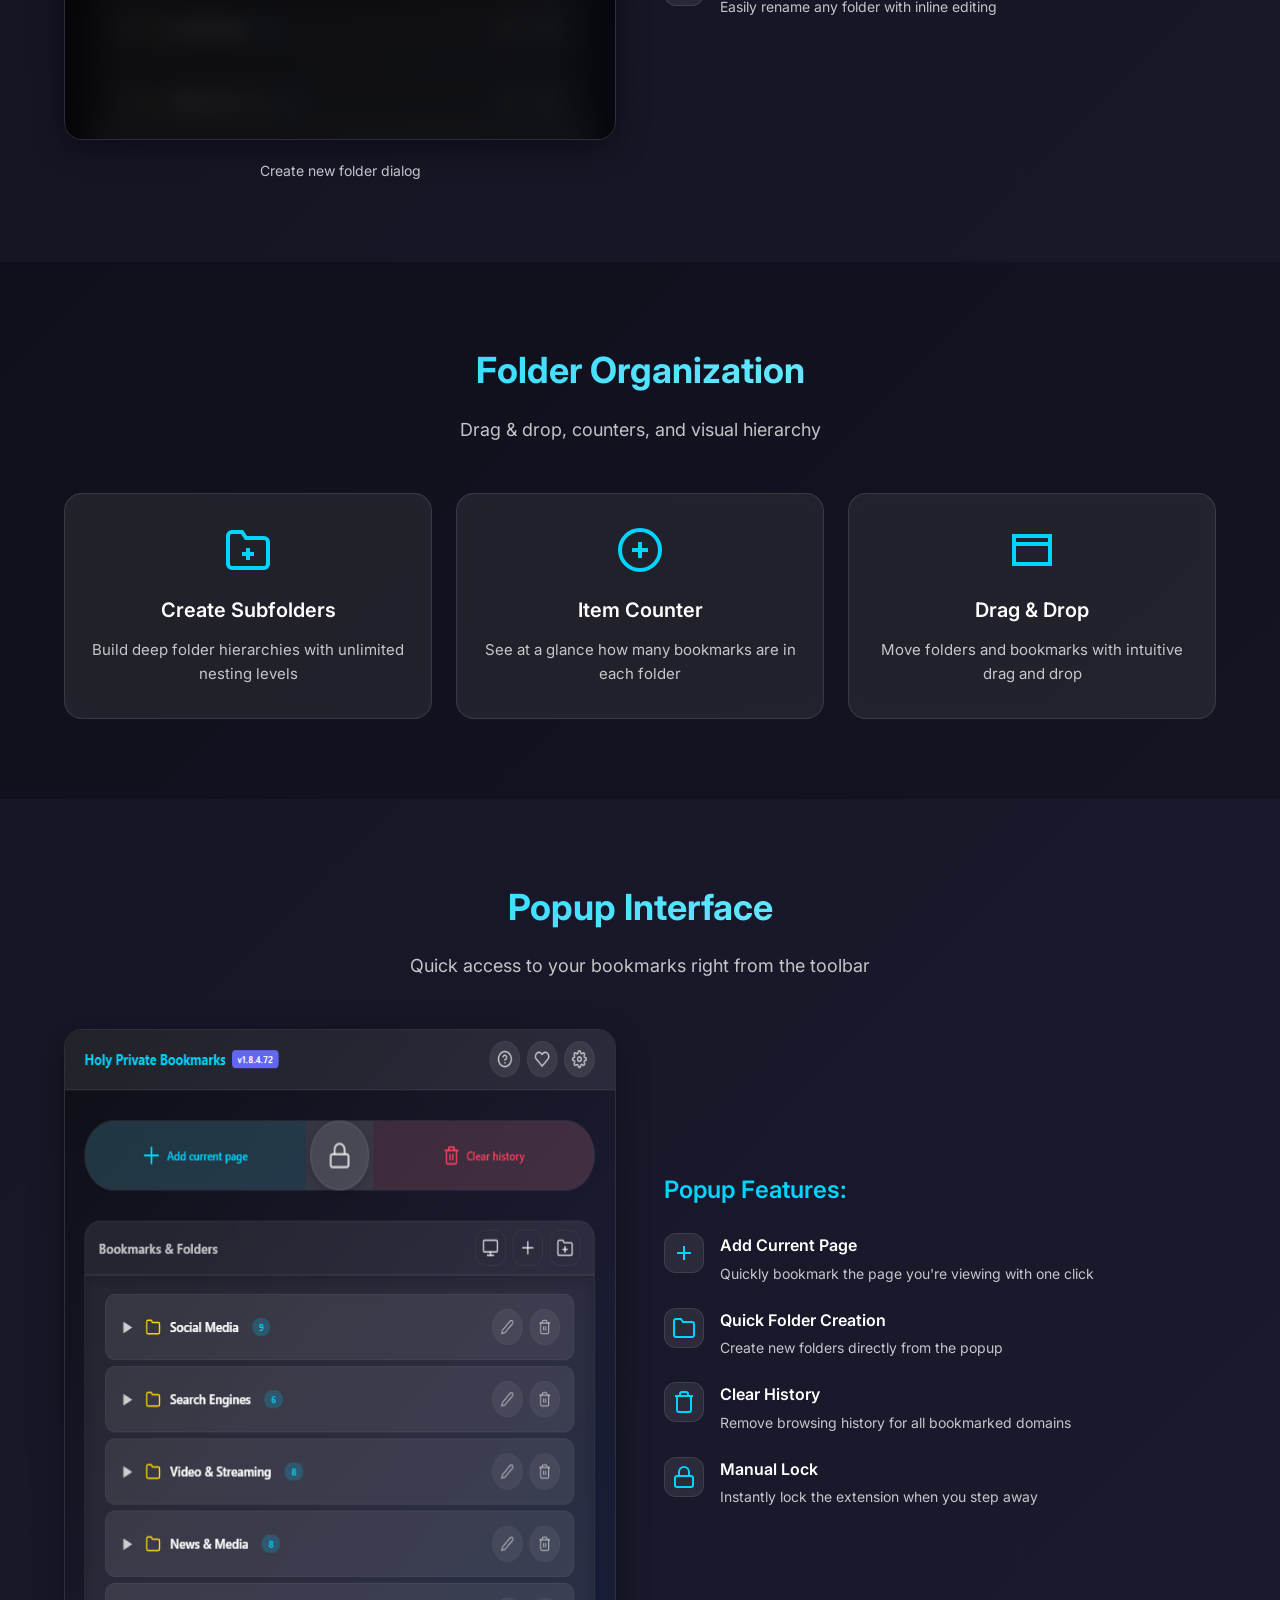
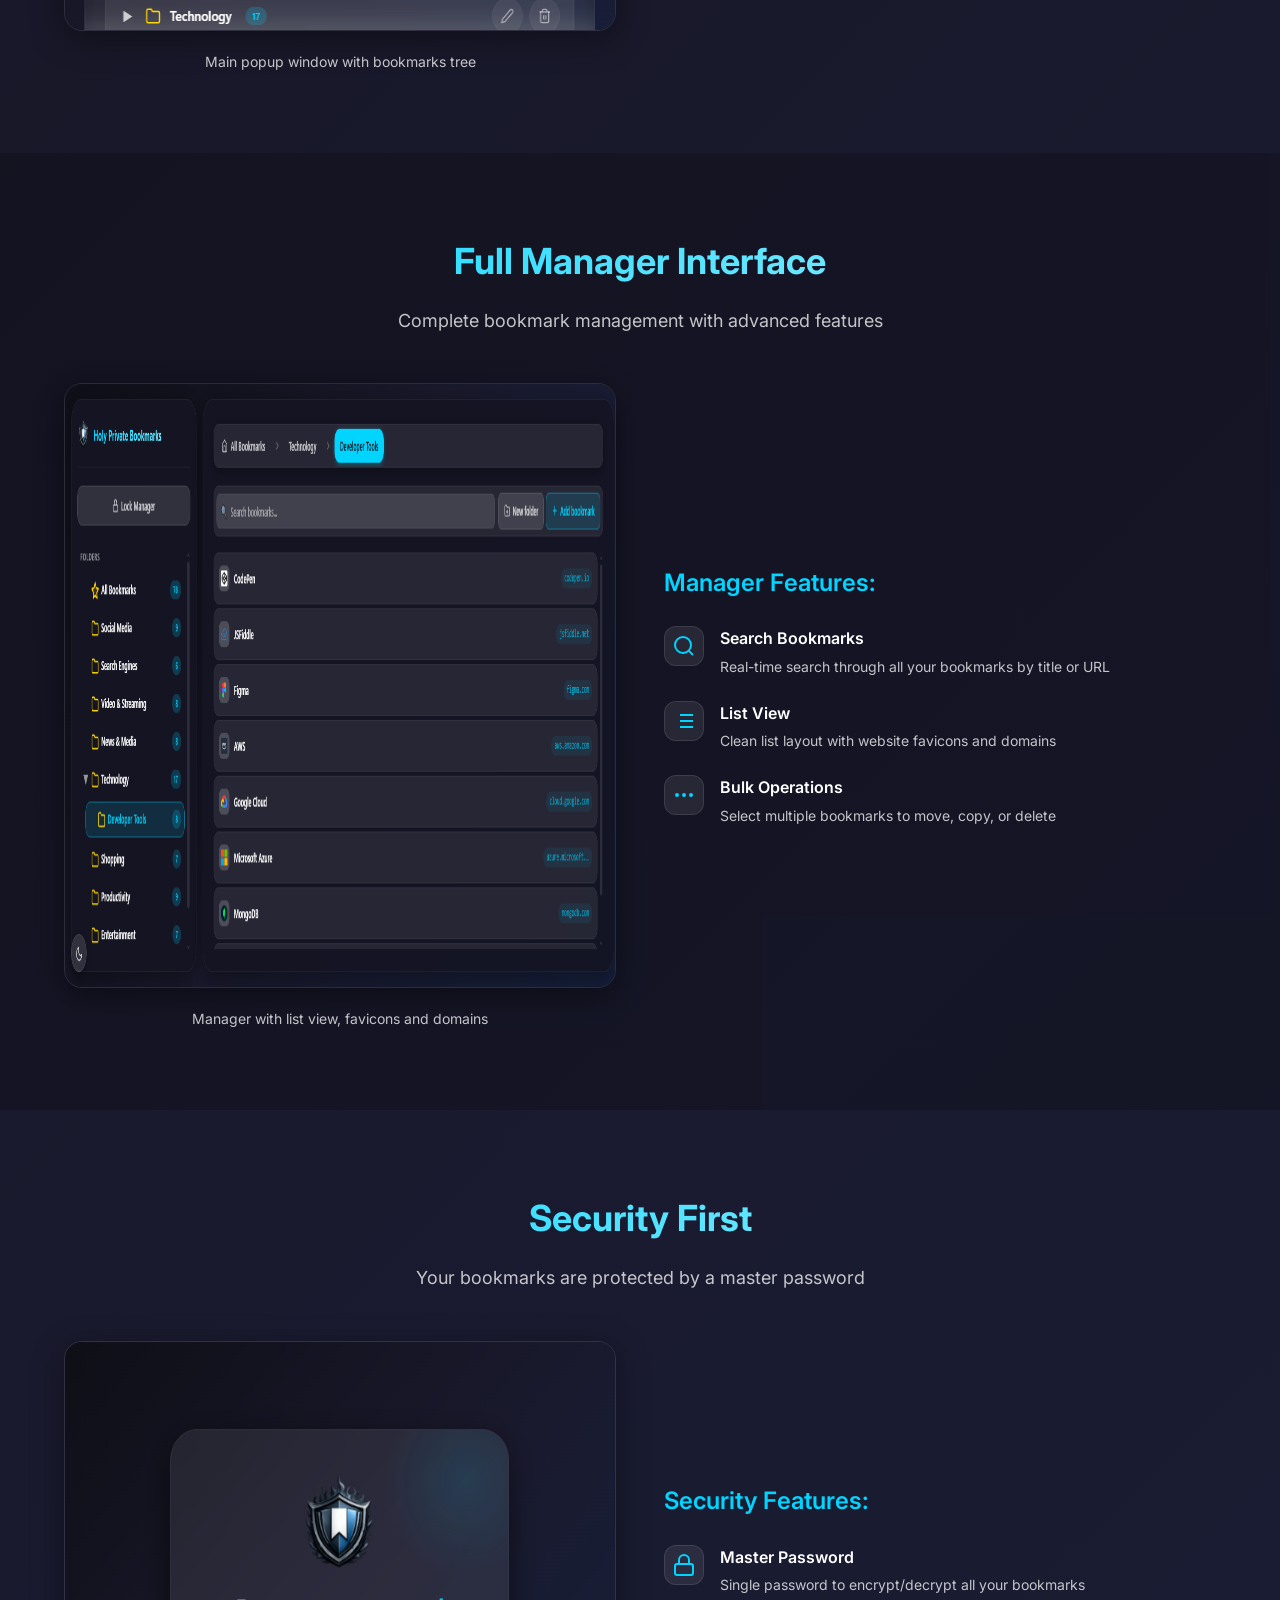
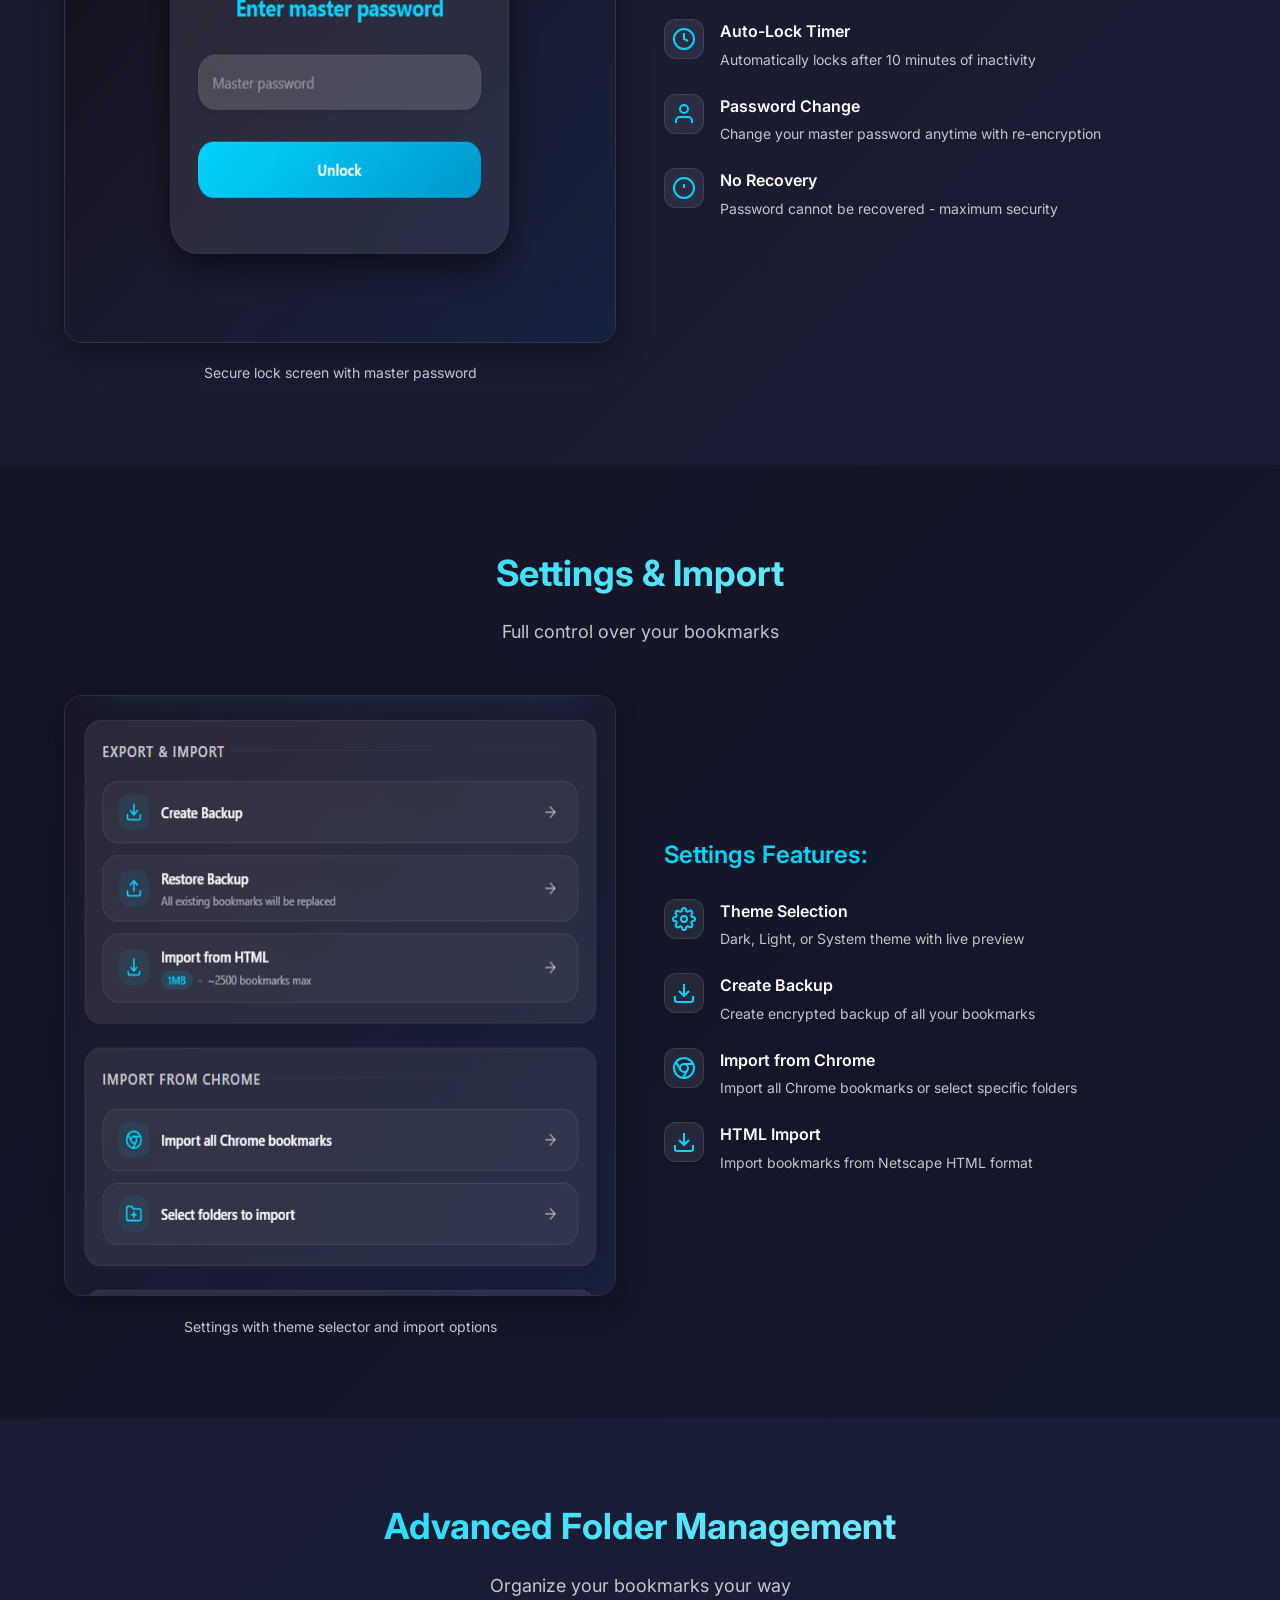
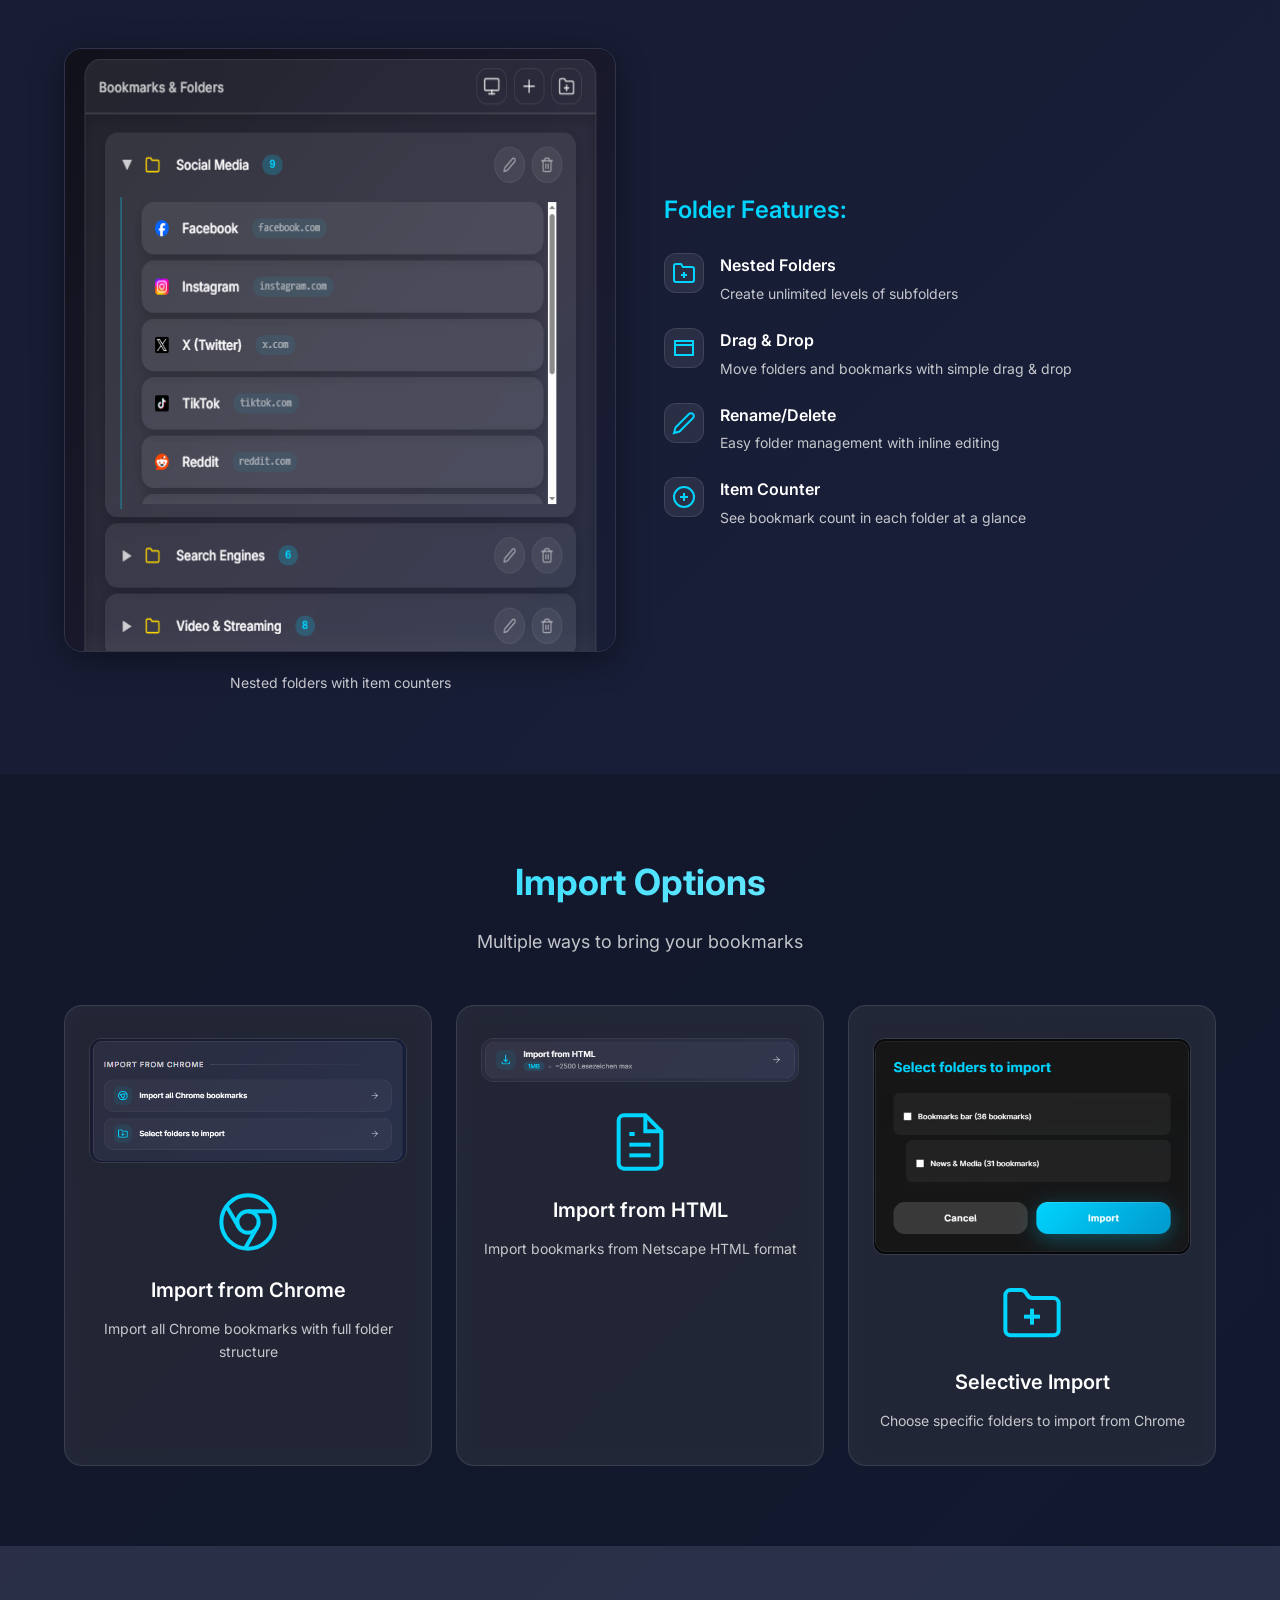
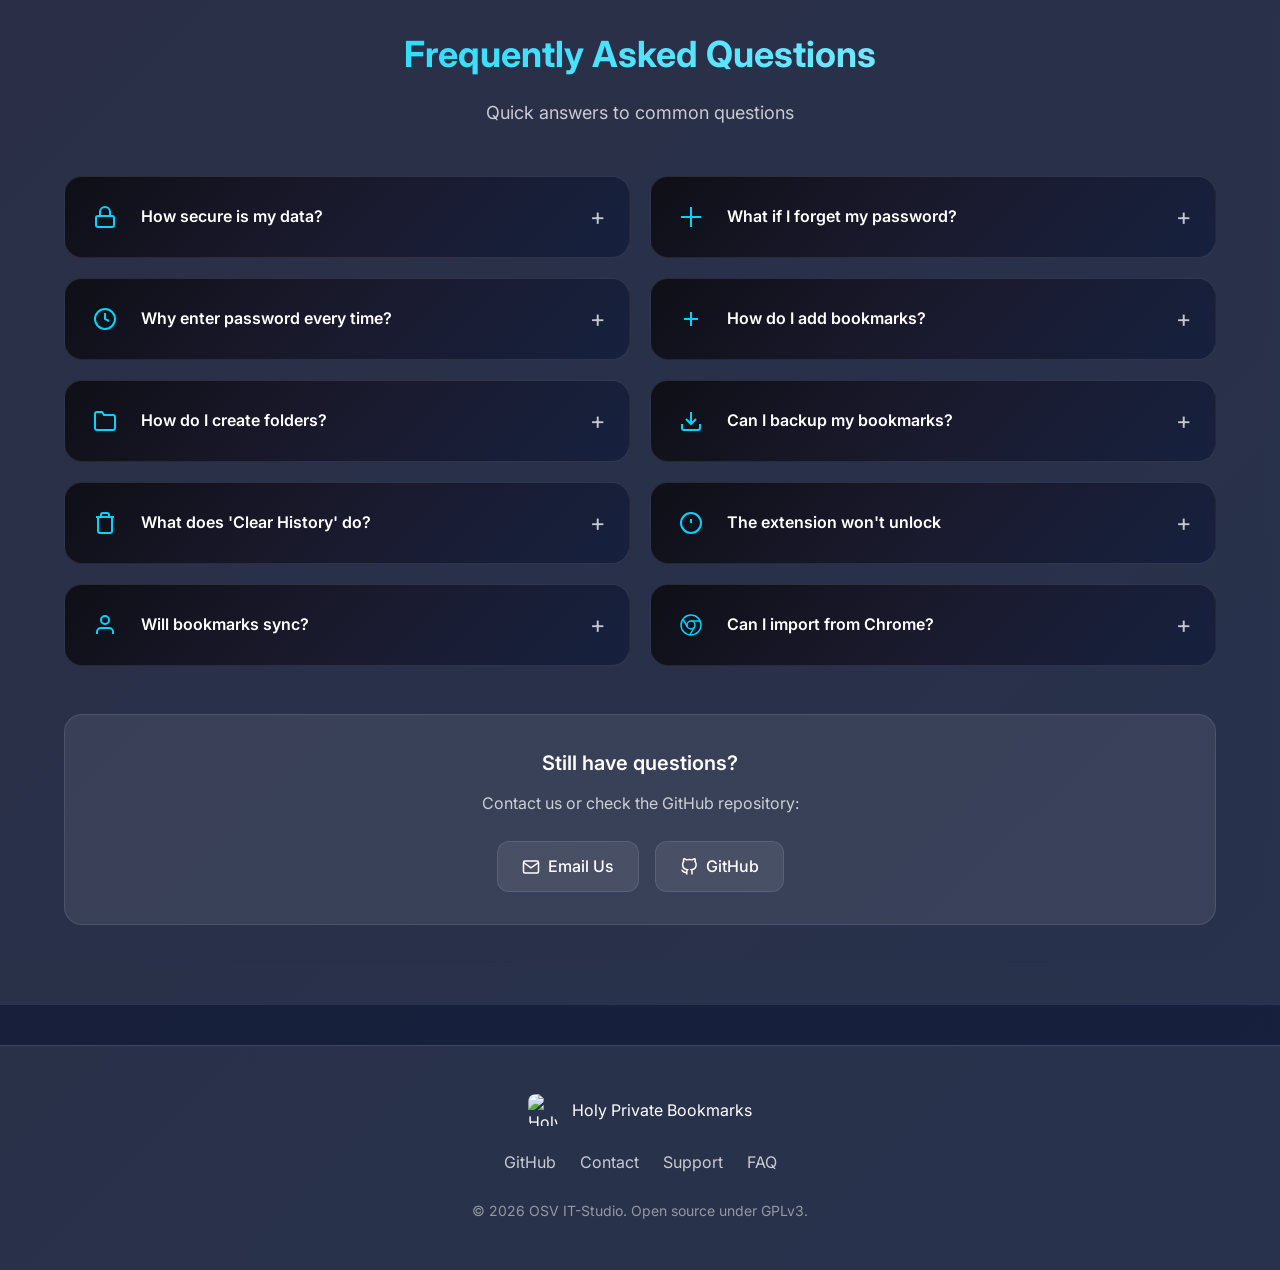
==== commit ed263bbf: "v1.8.4.83" ====
--- a/docs/index.html
+++ b/docs/index.html
@@ -113,7 +113,7 @@
         "name": "How do I add bookmarks?",
         "acceptedAnswer": {
           "@type": "Answer",
-          "text": "Click '+' in popup to add current page. Use 'Add Bookmark' button in toolbar. Right-click any page and select 'Add to Holy Private Bookmarks'. Add manually in the manager."
+          "text": "Click '+' in popup to add current page.  Right-click any page and select 'Add to Holy Private Bookmarks'. Add manually in the manager."
         }
       },
       {
@@ -129,7 +129,7 @@
         "name": "Can I backup my bookmarks?",
         "acceptedAnswer": {
           "@type": "Answer",
-          "text": "Yes! Go to Settings → Export & Import → Export Bookmarks. This creates an encrypted backup file. You can restore it anytime using the Import option."
+          "text": "Yes! Go to Settings → Export & Import → Create Backup. This creates an encrypted backup file. You can restore it anytime using the Restore Backup option."
         }
       },
       {
@@ -740,7 +740,7 @@
                 </svg>
               </span>
               <div>
-                <strong>Export Bookmarks</strong>
+                <strong>Create Backup</strong>
                 <p>Create encrypted backup of all your bookmarks</p>
               </div>
             </li>
@@ -776,7 +776,7 @@
         </div>
         
         <div class="demo-image">
-          <img src="screenshots/settings.png" 
+          <img src="screenshots/settings-2.png" 
                alt="Settings panel with theme selector in Holy Private Bookmarks" 
                class="screenshot"
                width="659"
@@ -1002,7 +1002,6 @@
           <div class="faq-answer">
             <ul>
               <li>Click '+' in popup to add current page</li>
-              <li>Use 'Add Bookmark' button in toolbar</li>
               <li>Right-click any page and select "Add to Holy Private Bookmarks"</li>
               <li>Add manually in the manager</li>
             </ul>
@@ -1042,7 +1041,7 @@
             <span class="faq-toggle" aria-label="Toggle answer">+</span>
           </div>
           <div class="faq-answer">
-            <p>Yes! Go to Settings → Export & Import → Export Bookmarks. This creates an encrypted backup file. You can restore it anytime using the Import option.</p>
+            <p>Yes! Go to Settings → Export & Import → Create Backup. This creates an encrypted backup file. You can restore it anytime using the Restore Backup option.</p>
           </div>
         </div>
 
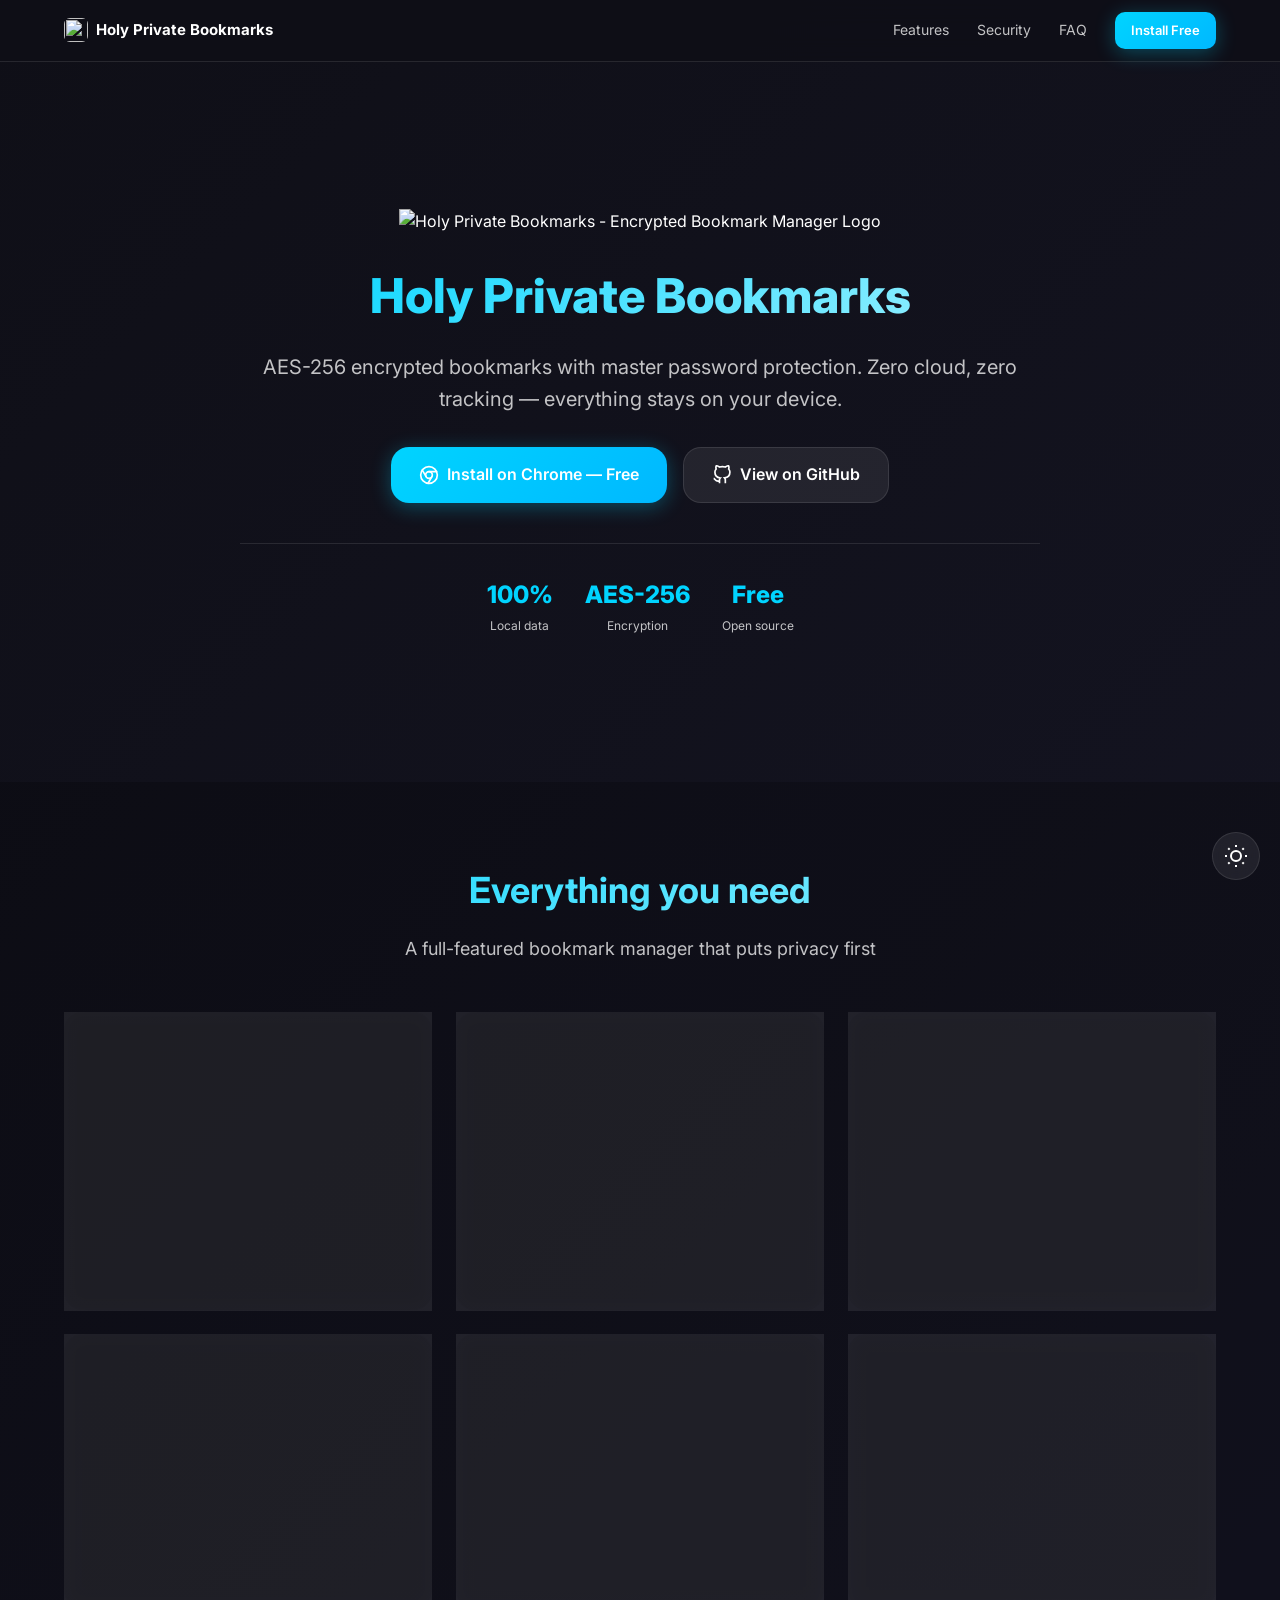
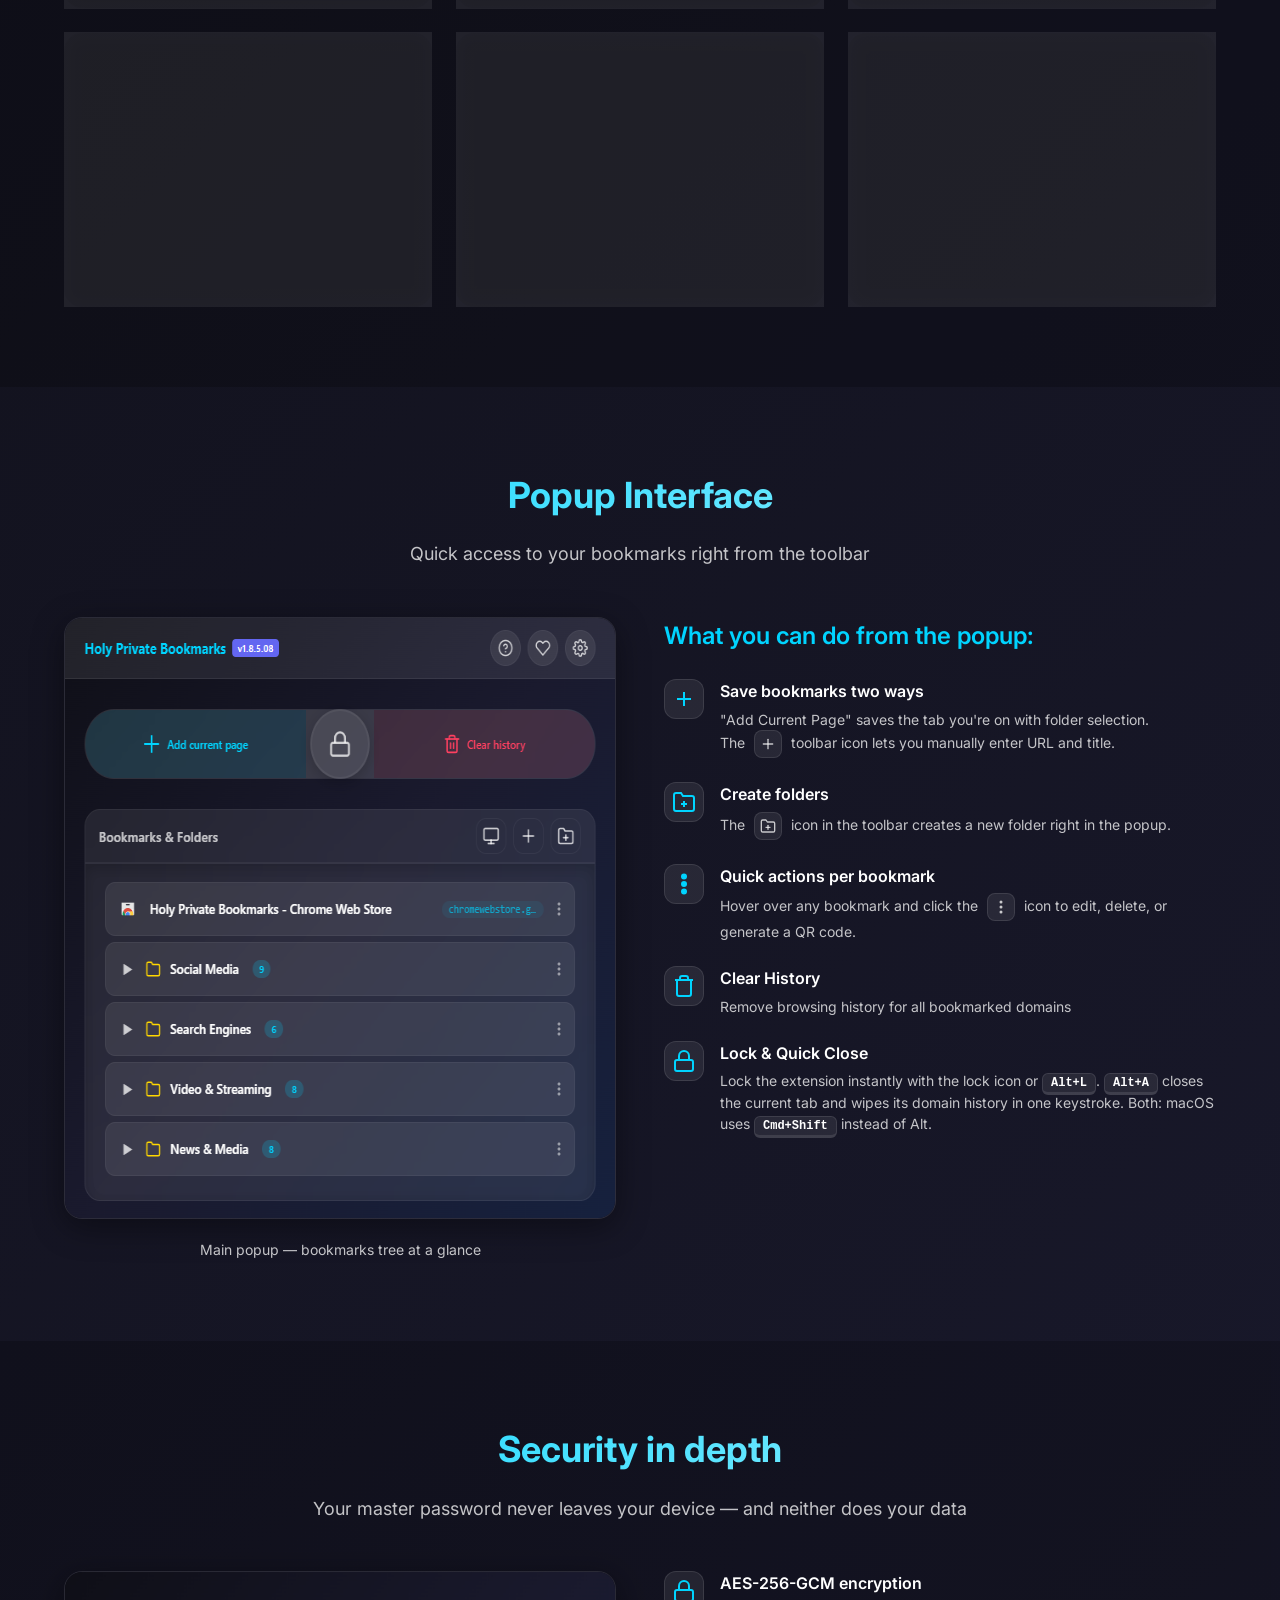
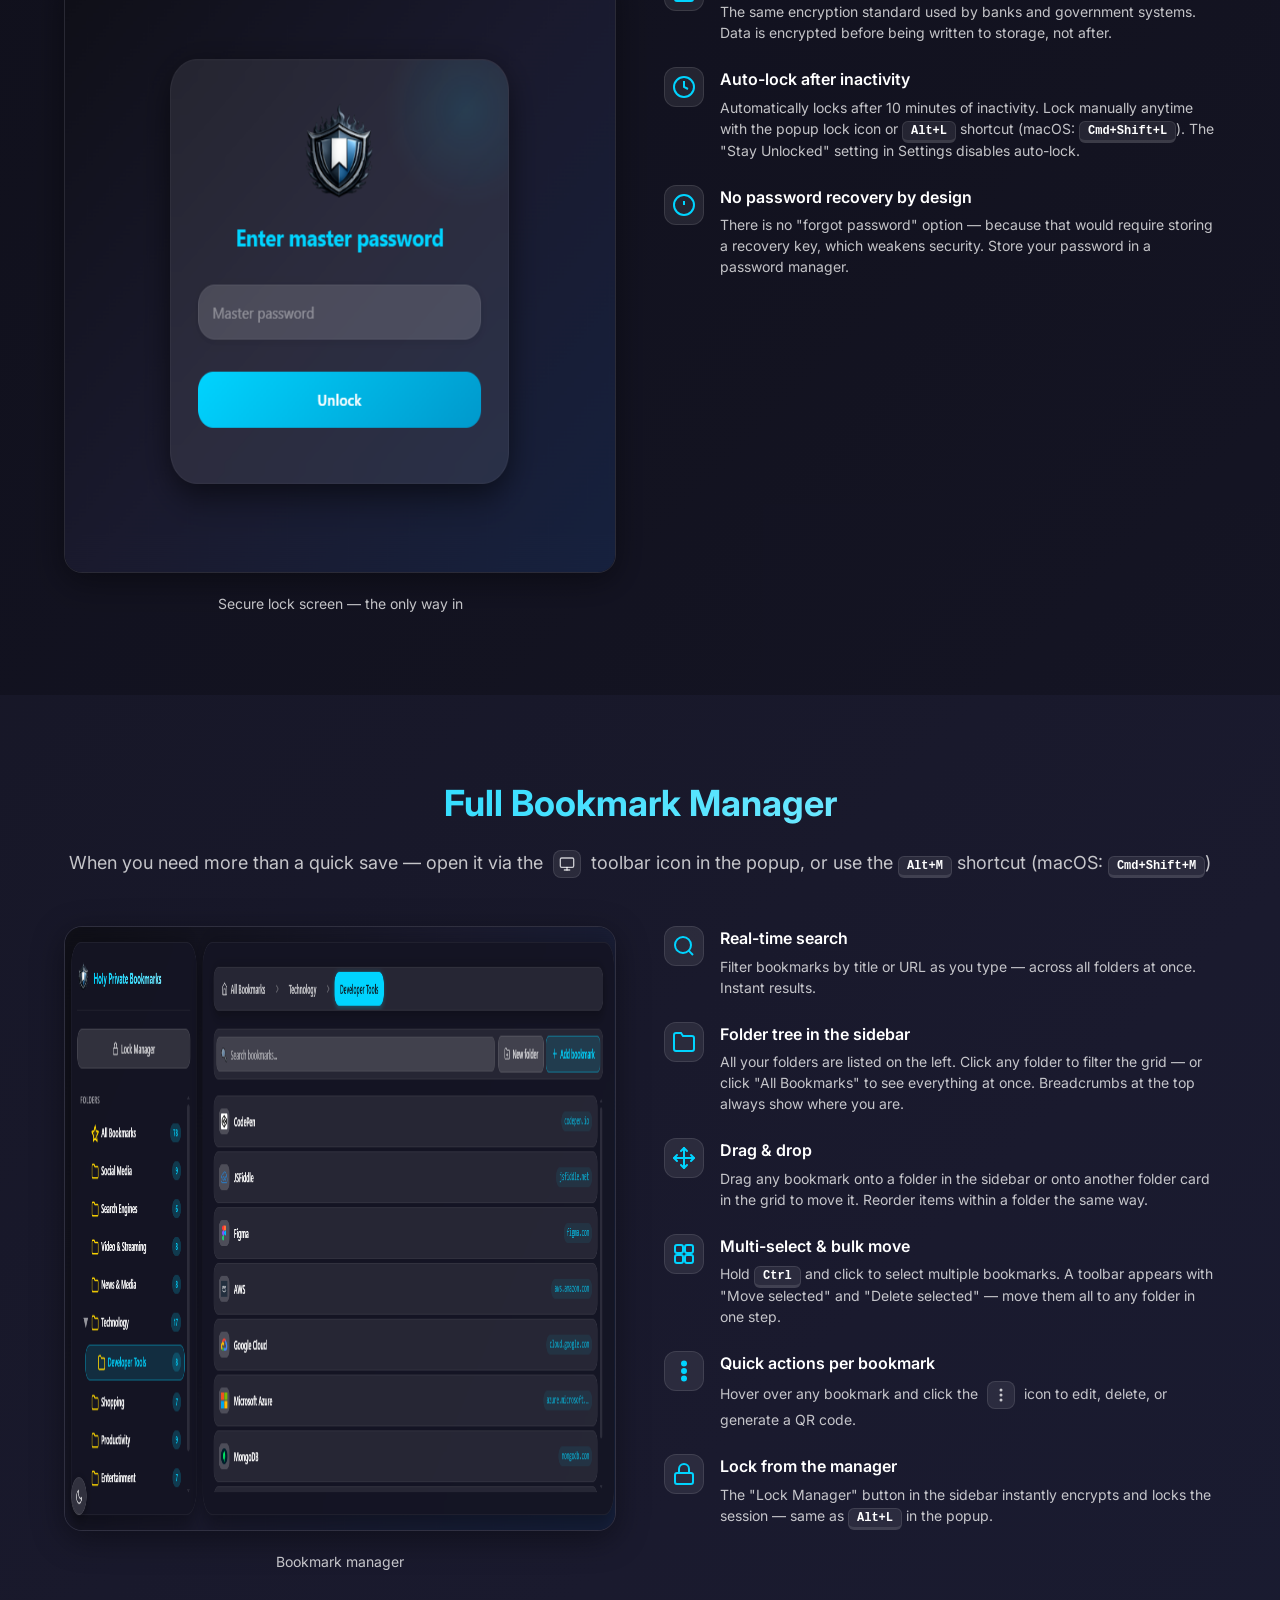
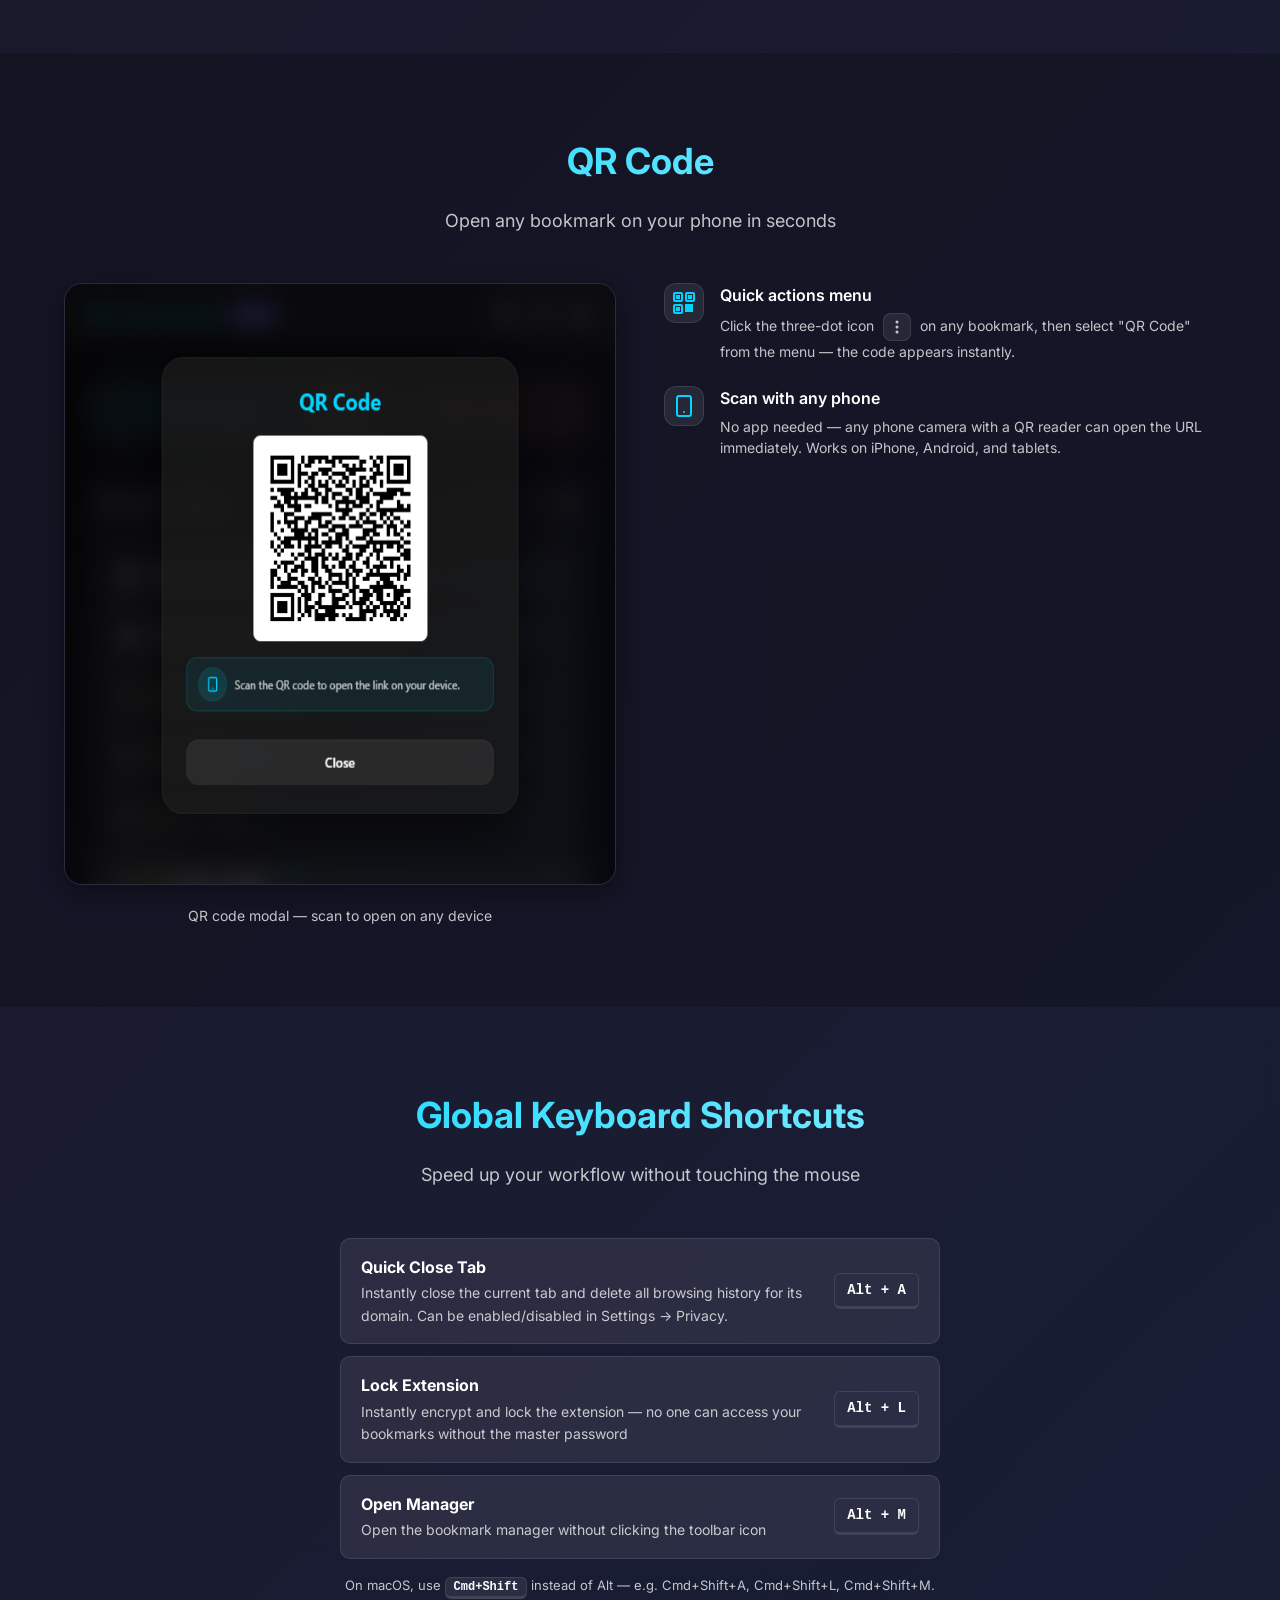
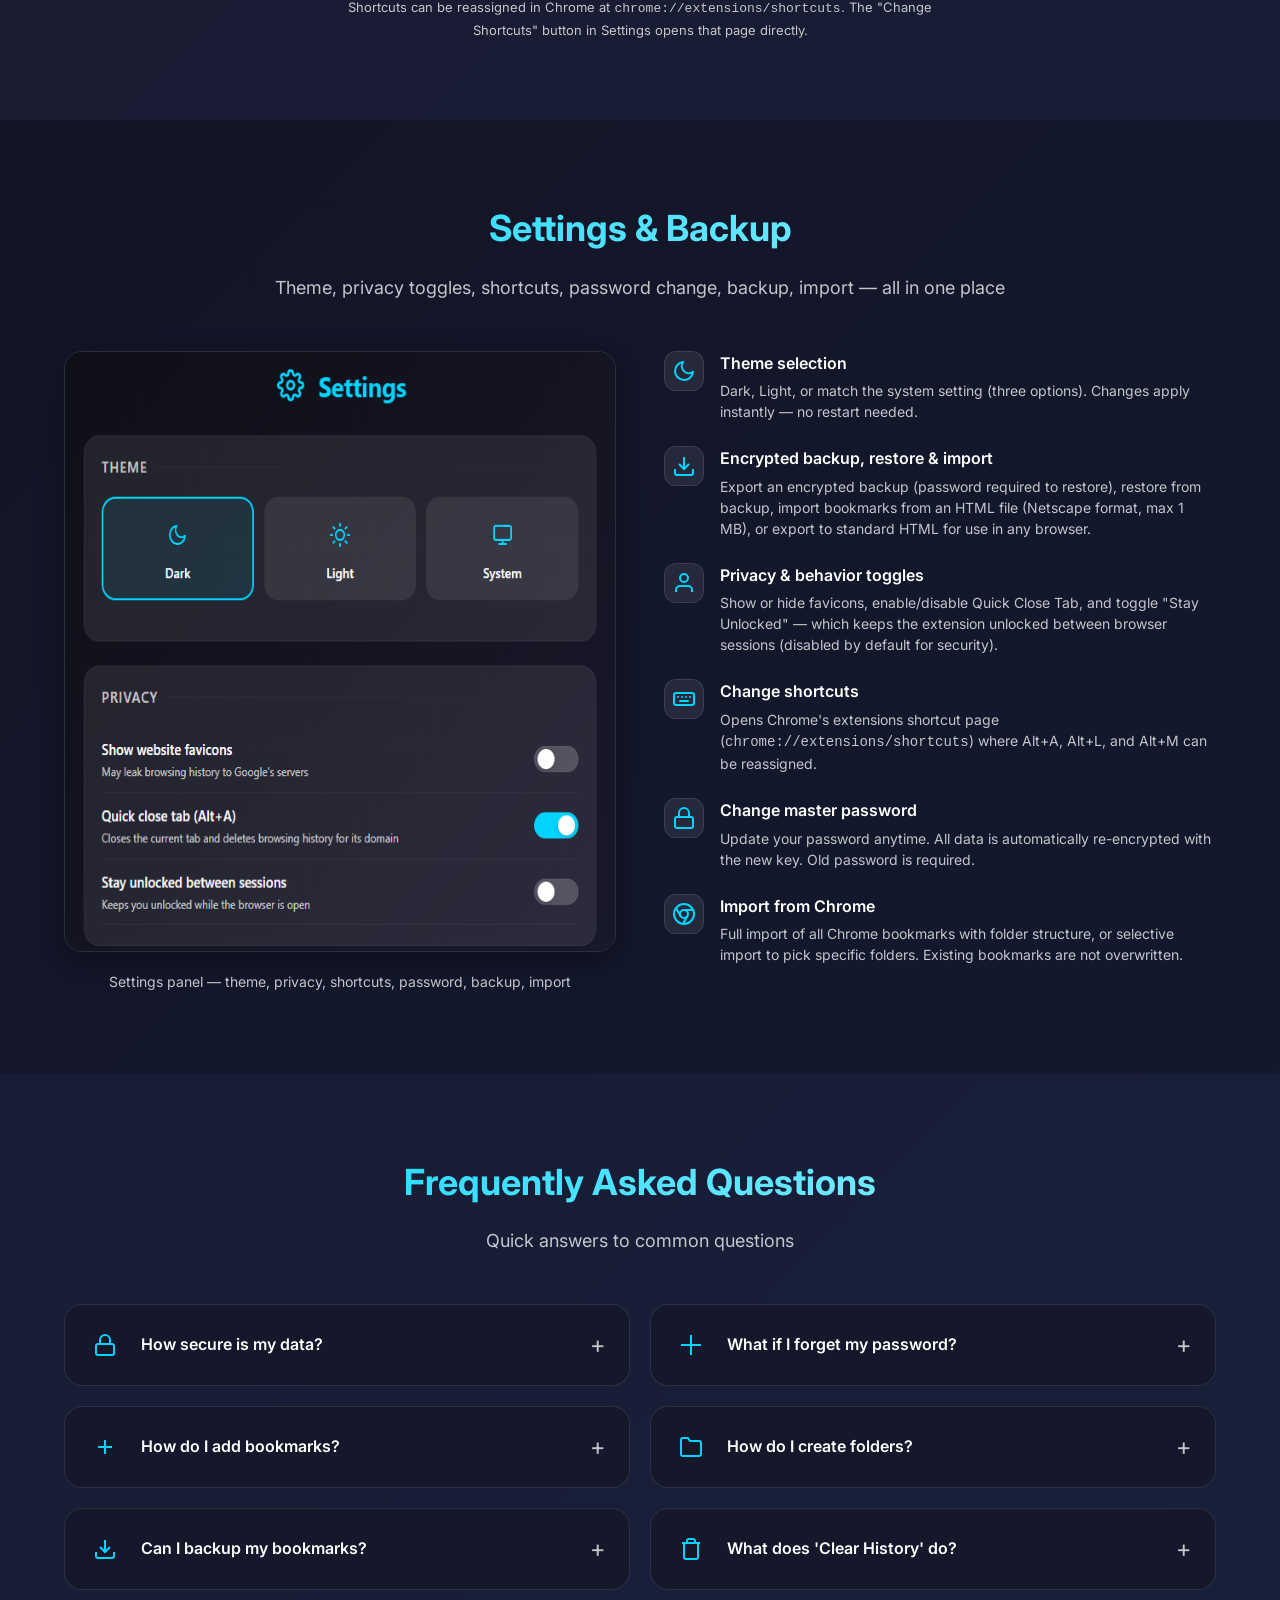
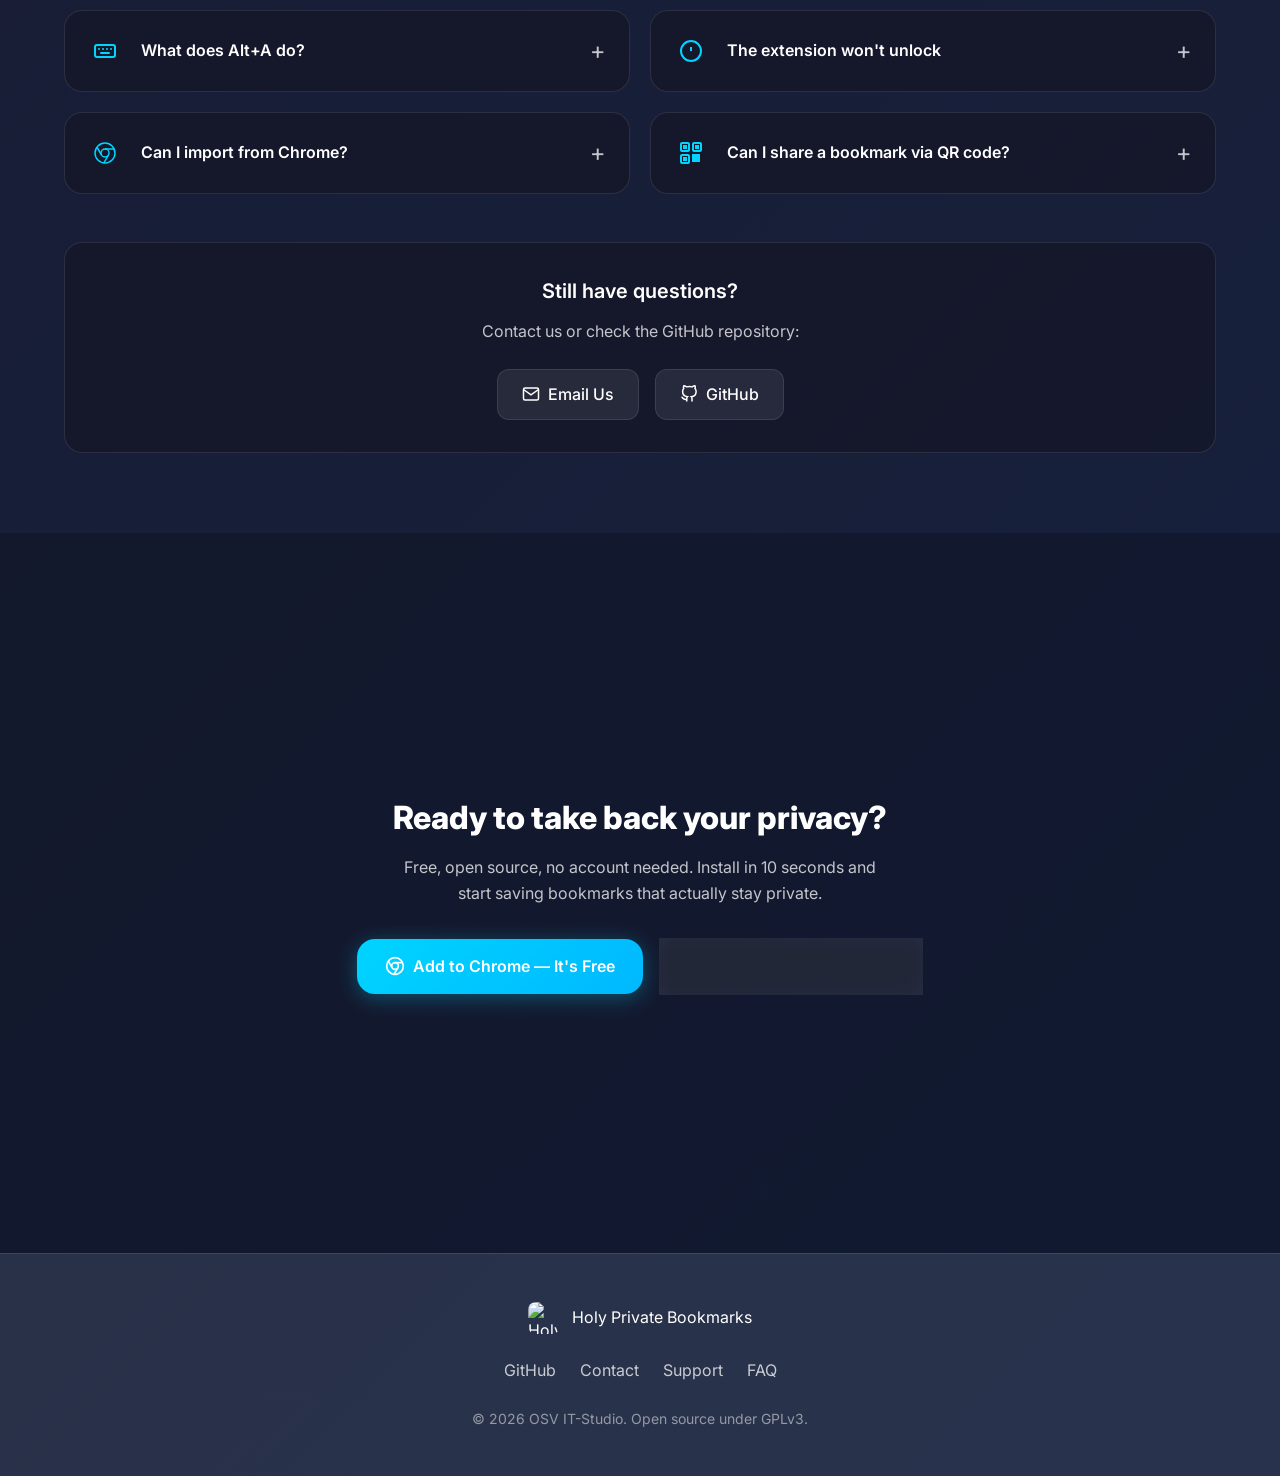
==== commit ebb88936: "Complete site redesign and content update" ====
--- a/docs/index.html
+++ b/docs/index.html
@@ -3,8 +3,8 @@
 <head>
   <meta charset="UTF-8">
   <meta name="viewport" content="width=device-width, initial-scale=1.0">
+  <meta name="google" content="notranslate">
   
-
   <title>Holy Private Bookmarks — Secure Encrypted Bookmark Manager</title>
   <meta name="title" content="Holy Private Bookmarks — Secure Encrypted Bookmark Manager">
   <meta name="description" content="Privacy-first browser extension with military-grade AES-256 encryption for your bookmarks. Local storage, master password, folders, and complete privacy.">
@@ -13,38 +13,33 @@
   <meta name="robots" content="index, follow">
   <meta name="language" content="English">
  
-  <meta name="google-site-verification" content="tSWlNfduThdXsXJMsFnpH-ezIT5H549niRBjzikMNz8" />
-  <meta name="google-site-verification" content="KIAW8bgORhv7sdzbwrA6Qhr5ezmO7qyUEjil_J93TGE" />
+  <meta name="google-site-verification" content="tSWlNfduThdXsXJMsFnpH-ezIT5H549niRBjzikMNz8">
+  <meta name="google-site-verification" content="KIAW8bgORhv7sdzbwrA6Qhr5ezmO7qyUEjil_J93TGE">
   
-
   <link rel="canonical" href="https://osv-it-studio.github.io/holy-private-bookmarks/">
   
-
   <link rel="icon" type="image/png" sizes="16x16" href="https://raw.githubusercontent.com/OSV-IT-Studio/holy-private-bookmarks/main/src/icons/icon16.png">
   <link rel="icon" type="image/png" sizes="32x32" href="https://raw.githubusercontent.com/OSV-IT-Studio/holy-private-bookmarks/main/src/icons/icon32.png">
   <link rel="icon" type="image/png" sizes="48x48" href="https://raw.githubusercontent.com/OSV-IT-Studio/holy-private-bookmarks/main/src/icons/icon48.png">
   <link rel="icon" type="image/png" sizes="128x128" href="https://raw.githubusercontent.com/OSV-IT-Studio/holy-private-bookmarks/main/src/icons/icon128.png">
   <link rel="apple-touch-icon" sizes="128x128" href="https://raw.githubusercontent.com/OSV-IT-Studio/holy-private-bookmarks/main/src/icons/icon128.png">
   
-
   <meta property="og:type" content="website">
   <meta property="og:url" content="https://osv-it-studio.github.io/holy-private-bookmarks/">
   <meta property="og:title" content="Holy Private Bookmarks — Encrypted Bookmark Manager">
   <meta property="og:description" content="Military-grade AES-256 encryption for your bookmarks. Local storage, master password, complete privacy.">
   <meta property="og:image" content="https://osv-it-studio.github.io/holy-private-bookmarks/screenshots/popup-main.png">
-<meta property="og:image:width" content="659">
-<meta property="og:image:height" content="602">
+  <meta property="og:image:width" content="659">
+  <meta property="og:image:height" content="602">
   <meta property="og:site_name" content="Holy Private Bookmarks">
   <meta property="og:locale" content="en_US">
-
-
+  
   <meta name="twitter:card" content="summary_large_image">
   <meta name="twitter:url" content="https://osv-it-studio.github.io/holy-private-bookmarks/">
   <meta name="twitter:title" content="Holy Private Bookmarks — Encrypted Bookmark Manager">
   <meta name="twitter:description" content="Military-grade AES-256 encryption for your bookmarks. Local storage, master password, complete privacy.">
   <meta name="twitter:image" content="https://osv-it-studio.github.io/holy-private-bookmarks/screenshots/popup-main.png">
   
-
   <script type="application/ld+json">
   {
     "@context": "https://schema.org",
@@ -58,17 +53,20 @@
       "priceCurrency": "USD"
     },
     "description": "Privacy-first bookmark manager with military-grade AES-256 encryption. Store bookmarks locally with master password protection.",
-    
     "featureList": [
       "AES-256 Encryption",
       "Master Password Protection",
       "Auto-Lock Timer",
       "Folder Organization",
       "Import from Chrome",
-      "Dark/Light Theme"
+      "Dark/Light Theme",
+      "QR Code Sharing",
+      "Quick Tab Close (Alt+A)",
+      "Drag & Drop",
+      "Bulk Operations"
     ],
     "screenshot": "https://osv-it-studio.github.io/holy-private-bookmarks/screenshots/manager-list.png",
-    "softwareVersion": "1.0",
+    "softwareVersion": "1.8.5",
     "url": "https://chromewebstore.google.com/detail/holy-private-bookmarks/nnafnomgekidkehbgkfmhapccelgdbch",
     "author": {
       "@type": "Organization",
@@ -78,100 +76,87 @@
   }
   </script>
   
+  <script type="application/ld+json">
+{
+  "@context": "https://schema.org",
+  "@type": "FAQPage",
+  "mainEntity": [
+    {
+      "@type": "Question",
+      "name": "How secure is my data?",
+      "acceptedAnswer": {
+        "@type": "Answer",
+        "text": "All your bookmarks are encrypted locally using AES-256-GCM encryption with a master password. Your data never leaves your computer. Even we cannot access your bookmarks without your password."
+      }
+    },
+    {
+      "@type": "Question",
+      "name": "What if I forget my password?",
+      "acceptedAnswer": {
+        "@type": "Answer",
+        "text": "Password cannot be recovered. If you forget your master password, you will permanently lose access to all your encrypted bookmarks. Please save your password in a secure password manager like Bitwarden, 1Password, or KeePass."
+      }
+    },
+    {
+      "@type": "Question",
+      "name": "How do I add bookmarks?",
+      "acceptedAnswer": {
+        "@type": "Answer",
+        "text": "Four ways: Click \"Add Current Page\" in the popup to save the tab you're viewing, use the '+' toolbar icon for manual entry, right-click any page and select 'Add to Holy Private Bookmarks', or add directly in the bookmark manager."
+      }
+    },
+    {
+      "@type": "Question",
+      "name": "How do I create folders?",
+      "acceptedAnswer": {
+        "@type": "Answer",
+        "text": "Open the extension popup, click the folder+ icon in the toolbar row, enter a folder name. Then drag and drop bookmarks into it. You can also create subfolders inside existing folders."
+      }
+    },
+    {
+      "@type": "Question",
+      "name": "Can I backup my bookmarks?",
+      "acceptedAnswer": {
+        "@type": "Answer",
+        "text": "Yes! Go to Settings → Export & Import → Create Backup. This creates an encrypted backup file. You can restore it anytime using the Restore Backup option."
+      }
+    },
+    {
+      "@type": "Question",
+      "name": "What does 'Clear History' do?",
+      "acceptedAnswer": {
+        "@type": "Answer",
+        "text": "Removes Chrome browsing history for all domains in your bookmarks. This helps maintain privacy by automatically clearing history traces of bookmarked sites. The operation shows a progress bar and can be cancelled at any time."
+      }
+    },
+    {
+      "@type": "Question",
+      "name": "The extension won't unlock",
+      "acceptedAnswer": {
+        "@type": "Answer",
+        "text": "If you can't unlock: check you are entering the correct master password (case-sensitive). Try reloading from chrome://extensions. If 'Stay Unlocked' is enabled in Settings (Privacy section), try disabling it. If the password is forgotten, it cannot be recovered."
+      }
+    },
+    {
+      "@type": "Question",
+      "name": "Can I import from Chrome?",
+      "acceptedAnswer": {
+        "@type": "Answer",
+        "text": "Yes! Open the popup, click the gear icon (Settings), scroll to the Import from Chrome section. Choose full import or selective import to pick specific folders. Existing bookmarks are preserved."
+      }
+    },
+    {
+      "@type": "Question",
+      "name": "Can I share a bookmark via QR code?",
+      "acceptedAnswer": {
+        "@type": "Answer",
+        "text": "Yes! Hover over any bookmark, click the three-dot icon (⋮) that appears, and select 'QR Code' from the quick actions menu. Scan with any device to instantly open the URL."
+      }
+    }
+  ]
+}
+</script>
   
-  <script type="application/ld+json">
-  {
-    "@context": "https://schema.org",
-    "@type": "FAQPage",
-    "mainEntity": [
-      {
-        "@type": "Question",
-        "name": "How secure is my data?",
-        "acceptedAnswer": {
-          "@type": "Answer",
-          "text": "All your bookmarks are encrypted locally using AES-256-GCM encryption with a master password. Your data never leaves your computer. Even we cannot access your bookmarks without your password."
-        }
-      },
-      {
-        "@type": "Question",
-        "name": "What if I forget my password?",
-        "acceptedAnswer": {
-          "@type": "Answer",
-          "text": "Password cannot be recovered. If you forget your master password, you will permanently lose access to all your encrypted bookmarks. Please save your password in a secure password manager."
-        }
-      },
-      {
-        "@type": "Question",
-        "name": "Why enter password every time?",
-        "acceptedAnswer": {
-          "@type": "Answer",
-          "text": "This is a core security feature built on a zero-trust model: We never store your password or session tokens. Even with physical access, bookmarks remain protected. No backdoors or password reset options. Browser extensions cannot securely persist authentication."
-        }
-      },
-      {
-        "@type": "Question",
-        "name": "How do I add bookmarks?",
-        "acceptedAnswer": {
-          "@type": "Answer",
-          "text": "Click '+' in popup to add current page.  Right-click any page and select 'Add to Holy Private Bookmarks'. Add manually in the manager."
-        }
-      },
-      {
-        "@type": "Question",
-        "name": "How do I create folders?",
-        "acceptedAnswer": {
-          "@type": "Answer",
-          "text": "Open the extension popup. Click 'New Folder' button in toolbar. Enter folder name. Drag and drop bookmarks into folders."
-        }
-      },
-      {
-        "@type": "Question",
-        "name": "Can I backup my bookmarks?",
-        "acceptedAnswer": {
-          "@type": "Answer",
-          "text": "Yes! Go to Settings → Export & Import → Create Backup. This creates an encrypted backup file. You can restore it anytime using the Restore Backup option."
-        }
-      },
-      {
-        "@type": "Question",
-        "name": "What does 'Clear History' do?",
-        "acceptedAnswer": {
-          "@type": "Answer",
-          "text": "Removes Chrome browsing history for domains in your bookmarks. Helps maintain privacy by automatically clearing history traces of bookmarked sites."
-        }
-      },
-      {
-        "@type": "Question",
-        "name": "The extension won't unlock",
-        "acceptedAnswer": {
-          "@type": "Answer",
-          "text": "If you can't unlock: Make sure you're entering the correct master password. Try reloading the extension. If password is forgotten, it cannot be recovered."
-        }
-      },
-      {
-        "@type": "Question",
-        "name": "Will bookmarks sync?",
-        "acceptedAnswer": {
-          "@type": "Answer",
-          "text": "Currently, bookmarks are stored locally on your device. You can manually export/import to transfer between devices. Cloud sync is planned for future versions."
-        }
-      },
-      {
-        "@type": "Question",
-        "name": "Can I import from Chrome?",
-        "acceptedAnswer": {
-          "@type": "Answer",
-          "text": "Yes! Go to Settings → Import from Chrome. You can import all bookmarks or select specific folders. Existing bookmarks are preserved."
-        }
-      }
-    ]
-  }
-  </script>
-
-
-
-
-
   <script type="application/ld+json">
   {
     "@context": "https://schema.org",
@@ -198,39 +183,54 @@
     ]
   }
   </script>
-
- 
+  
   <link rel="stylesheet" href="style.css">
   <link href="https://fonts.googleapis.com/css2?family=Inter:wght@400;500;600;700;800&display=swap" rel="stylesheet">
   
-
   <link rel="preload" as="image" href="https://raw.githubusercontent.com/OSV-IT-Studio/holy-private-bookmarks/main/src/icons/icon128.png">
 </head>
 <body>
-
-  <section class="hero alt-bg">
+  <nav>
+    <div class="container nav-container">
+      <a href="#" class="nav-logo">
+        <img src="https://raw.githubusercontent.com/OSV-IT-Studio/holy-private-bookmarks/main/src/icons/icon32.png" width="24" height="24" alt="">
+        Holy Private Bookmarks
+      </a>
+      <div class="nav-links">
+        <a href="#features" class="nav-link">Features</a>
+        <a href="#security" class="nav-link">Security</a>
+        <a href="#faq" class="nav-link">FAQ</a>
+        <a href="https://chromewebstore.google.com/detail/holy-private-bookmarks/nnafnomgekidkehbgkfmhapccelgdbch" class="btn-primary nav-btn" rel="noopener noreferrer">Install Free</a>
+      </div>
+    </div>
+  </nav>
+
+  <section class="hero">
     <div class="hero-content">
-      <img src="https://raw.githubusercontent.com/OSV-IT-Studio/holy-private-bookmarks/main/src/icons/icon128.png" 
-           alt="Holy Private Bookmarks - Encrypted Bookmark Manager Logo" 
+      <img src="https://raw.githubusercontent.com/OSV-IT-Studio/holy-private-bookmarks/main/src/icons/icon128.png"
+           alt="Holy Private Bookmarks - Encrypted Bookmark Manager Logo"
            class="hero-logo"
            width="128"
            height="128">
+      
       <h1>Holy Private Bookmarks</h1>
-      <p class="hero-subtitle">Privacy-first bookmark manager with military-grade <strong>AES-256 encryption</strong></p>
+      <p class="hero-subtitle">AES-256 encrypted bookmarks with master password protection. Zero cloud, zero tracking — everything stays on your device.
+</p>
+      
       <div class="hero-buttons">
-        <a href="https://chromewebstore.google.com/detail/holy-private-bookmarks/nnafnomgekidkehbgkfmhapccelgdbch" 
+        <a href="https://chromewebstore.google.com/detail/holy-private-bookmarks/nnafnomgekidkehbgkfmhapccelgdbch"
            class="btn btn-primary"
            rel="noopener noreferrer">
           <svg width="20" height="20" viewBox="0 0 24 24" fill="none" stroke="currentColor" stroke-width="2" stroke-linecap="round" stroke-linejoin="round">
-                    <circle cx="12" cy="12" r="10"></circle>
-                    <circle cx="12" cy="12" r="4"></circle>
-                    <line x1="21.17" y1="8" x2="12" y2="8"></line>
-                    <line x1="3.95" y1="6.06" x2="8.54" y2="14"></line>
-                    <line x1="10.88" y1="21.94" x2="15.46" y2="14"></line>
-                </svg>
-          Install Extension
+            <circle cx="12" cy="12" r="10"></circle>
+            <circle cx="12" cy="12" r="4"></circle>
+            <line x1="21.17" y1="8" x2="12" y2="8"></line>
+            <line x1="3.95" y1="6.06" x2="8.54" y2="14"></line>
+            <line x1="10.88" y1="21.94" x2="15.46" y2="14"></line>
+          </svg>
+          Install on Chrome — Free
         </a>
-        <a href="https://github.com/OSV-IT-Studio/holy-private-bookmarks" 
+        <a href="https://github.com/OSV-IT-Studio/holy-private-bookmarks"
            class="btn btn-secondary"
            rel="noopener noreferrer">
           <svg width="20" height="20" viewBox="0 0 24 24" fill="none" stroke="currentColor" stroke-width="2" aria-hidden="true">
@@ -239,13 +239,31 @@
           View on GitHub
         </a>
       </div>
+      
+      <div class="stats-grid">
+        <div class="stat-item">
+          <div class="stat-value">100%</div>
+          <div class="stat-label">Local data</div>
+        </div>
+        
+        <div class="stat-item">
+          <div class="stat-value">AES-256</div>
+          <div class="stat-label">Encryption</div>
+        </div>
+        <div class="stat-item">
+          <div class="stat-value">Free</div>
+          <div class="stat-label">Open source</div>
+        </div>
+      </div>
     </div>
   </section>
 
-  <section class="features" id="features">
+  
+
+  <section class="features  alt-bg" id="features">
     <div class="container">
-      <h2 class="section-title">Why Holy Private Bookmarks?</h2>
-      <p class="section-subtitle">The most secure way to save and organize your favorite websites</p>
+      <h2 class="section-title">Everything you need</h2>
+      <p class="section-subtitle">A full-featured bookmark manager that puts privacy first</p>
       <div class="features-grid">
         <div class="feature-card">
           <div class="feature-icon" aria-hidden="true">
@@ -254,8 +272,8 @@
               <path d="M7 11V7a5 5 0 0 1 10 0v4"></path>
             </svg>
           </div>
-          <h3>AES-256 Encryption</h3>
-          <p>Your bookmarks are encrypted locally with AES-256-GCM. Even we can't access them without your password.</p>
+          <h3>AES-256-GCM Encryption</h3>
+          <p>Every bookmark title, URL, and folder name is encrypted locally using military-grade encryption. Even if someone extracts your browser storage, they see only ciphertext.</p>
         </div>
         <div class="feature-card">
           <div class="feature-icon" aria-hidden="true">
@@ -264,8 +282,8 @@
               <polyline points="12 6 12 12 16 14"></polyline>
             </svg>
           </div>
-          <h3>Auto-Lock</h3>
-          <p>Automatically locks after 10 minutes of inactivity. Your bookmarks stay safe when you're away.</p>
+          <h3>Auto-Lock Timer</h3>
+          <p>Extension automatically locks after 10 minutes of inactivity. Step away from your desk and your bookmarks stay protected. You can also lock manually with the lock icon in the popup or the <kbd>Alt+L</kbd> shortcut.</p>
         </div>
         <div class="feature-card">
           <div class="feature-icon" aria-hidden="true">
@@ -273,8 +291,8 @@
               <path d="M22 19a2 2 0 0 1-2 2H4a2 2 0 0 1-2-2V5a2 2 0 0 1 2-2h5l2 3h9a2 2 0 0 1 2 2z"></path>
             </svg>
           </div>
-          <h3>Folder Organization</h3>
-          <p>Create nested folders, drag & drop bookmarks, and keep everything perfectly organized.</p>
+          <h3>Nested Folders</h3>
+          <p>Create unlimited folder hierarchies with drag & drop support. Rename or delete folders inline. Each folder shows how many bookmarks it contains.</p>
         </div>
         <div class="feature-card">
           <div class="feature-icon" aria-hidden="true">
@@ -283,216 +301,67 @@
               <path d="M19 6v14a2 2 0 0 1-2 2H7a2 2 0 0 1-2-2V6m3 0V4a2 2 0 0 1 2-2h4a2 2 0 0 1 2 2v2"></path>
             </svg>
           </div>
-          <h3>Clear History</h3>
-          <p>Automatically remove browsing history for bookmarked domains to maintain privacy.</p>
-        </div>
+          <h3>Clear Browsing History</h3>
+          <p>One click removes Chrome's browsing history for all domains in your bookmarks — so no traces are left even outside the extension. Great for privacy.</p>
+        </div>
+        <div class="feature-card">
+          <div class="feature-icon" aria-hidden="true">
+            <svg width="32" height="32" viewBox="0 0 24 24" fill="none" stroke="currentColor" stroke-width="2">
+              <rect x="2" y="2" width="8" height="8" rx="1"></rect>
+              <rect x="14" y="2" width="8" height="8" rx="1"></rect>
+              <rect x="2" y="14" width="8" height="8" rx="1"></rect>
+              <rect x="5" y="5" width="2" height="2"></rect>
+              <rect x="17" y="5" width="2" height="2"></rect>
+              <rect x="5" y="17" width="2" height="2"></rect>
+              <path d="M14 14h2v2h-2zM18 14h2v2h-2zM14 18h2v2h-2zM18 18h2v2h-2z"></path>
+            </svg>
+          </div>
+          <h3>QR Code</h3>
+          <p>Click the three-dot icon (⋮) next to any bookmark and select "QR Code". Instantly open it on your phone — no copying needed.</p>
+        </div>
+
         <div class="feature-card">
           <div class="feature-icon" aria-hidden="true">
             <svg width="20" height="20" viewBox="0 0 24 24" fill="none" stroke="currentColor" stroke-width="2" stroke-linecap="round" stroke-linejoin="round">
-              <circle cx="12" cy="12" r="10"></circle>
-              <circle cx="12" cy="12" r="4"></circle>
-              <line x1="21.17" y1="8" x2="12" y2="8"></line>
-              <line x1="3.95" y1="6.06" x2="8.54" y2="14"></line>
-              <line x1="10.88" y1="21.94" x2="15.46" y2="14"></line>
-            </svg>
-          </div>
-          <h3>Import from Chrome</h3>
-          <p>Easily import your existing Chrome bookmarks with full folder structure preserved.</p>
+                            <rect x="2" y="6" width="20" height="12" rx="2"></rect>
+                            <path d="M6 10h.01M10 10h.01M14 10h.01M18 10h.01M8 14h8"></path>
+                        </svg>
+          </div>
+          <h3>Quick Tab Close <kbd>Alt+A</kbd></h3>
+          <p>Press <kbd>Alt+A</kbd> (macOS: <kbd>Cmd+Shift+A</kbd>) to instantly close the current tab and delete all browsing history for its domain. Can be enabled/disabled in Settings → Privacy.</p>
         </div>
         <div class="feature-card">
           <div class="feature-icon" aria-hidden="true">
             <svg width="32" height="32" viewBox="0 0 24 24" fill="none" stroke="currentColor" stroke-width="2">
-              <circle cx="12" cy="12" r="5"></circle>
-              <line x1="12" y1="1" x2="12" y2="3"></line>
-              <line x1="12" y1="21" x2="12" y2="23"></line>
-              <line x1="4.22" y1="4.22" x2="5.64" y2="5.64"></line>
-              <line x1="18.36" y1="18.36" x2="19.78" y2="19.78"></line>
-              <line x1="1" y1="12" x2="3" y2="12"></line>
-              <line x1="21" y1="12" x2="23" y2="12"></line>
-              <line x1="4.22" y1="19.78" x2="5.64" y2="18.36"></line>
-              <line x1="18.36" y1="5.64" x2="19.78" y2="4.22"></line>
+              <circle cx="11" cy="11" r="8"></circle>
+              <line x1="21" y1="21" x2="16.65" y2="16.65"></line>
             </svg>
           </div>
-          <h3>Dark/Light Theme</h3>
-          <p>Choose between dark, light, or system theme for comfortable use day and night.</p>
-        </div>
-      </div>
-    </div>
-  </section>
-
-  <section class="demo-section alt-bg">
-    <div class="container">
-      <h2 class="section-title">Add Bookmarks</h2>
-      <p class="section-subtitle">Multiple ways to save your favorite pages</p>
-      
-      <div class="demo-grid">
-        <div class="demo-image">
-          <img src="screenshots/add-bookmark.png" 
-               alt="Adding a bookmark to a selected folder in Holy Private Bookmarks" 
-               class="screenshot"
-               width="659"
-               height="601"
-               loading="lazy">
-          <div class="demo-caption">Add bookmark modal with folder selection</div>
-        </div>
-        
-        <div class="demo-features">
-          <h3>Add Bookmark Methods:</h3>
-          <ul class="feature-list">
-            <li>
-              <span class="feature-marker" aria-hidden="true">
-                <svg width="24" height="24" viewBox="0 0 24 24" fill="none" stroke="currentColor" stroke-width="2">
-                  <line x1="12" y1="5" x2="12" y2="19"></line>
-                  <line x1="5" y1="12" x2="19" y2="12"></line>
-                </svg>
-              </span>
-              <div>
-                <strong>Add Current Page</strong>
-                <p>Click the '+' button in popup to save the page you're viewing</p>
-              </div>
-            </li>
-            <li>
-              <span class="feature-marker" aria-hidden="true">
-                <svg width="24" height="24" viewBox="0 0 24 24" fill="none" stroke="currentColor" stroke-width="2">
-                  <line x1="12" y1="5" x2="12" y2="19"></line>
-                  <line x1="5" y1="12" x2="19" y2="12"></line>
-                </svg>
-              </span>
-              <div>
-                <strong>Quick Add Button</strong>
-                <p>Use the 'Add Bookmark' button in the popup toolbar</p>
-              </div>
-            </li>
-            <li>
-              <span class="feature-marker" aria-hidden="true">
-                <svg width="24" height="24" viewBox="0 0 24 24" fill="none" stroke="currentColor" stroke-width="2">
-                  <circle cx="12" cy="12" r="10"></circle>
-                  <line x1="12" y1="8" x2="12" y2="16"></line>
-                  <line x1="8" y1="12" x2="16" y2="12"></line>
-                </svg>
-              </span>
-              <div>
-                <strong>Context Menu</strong>
-                <p>Right-click any page and select "Add to Holy Private Bookmarks"</p>
-              </div>
-            </li>
-          </ul>
-        </div>
-      </div>
-    </div>
-  </section>
-
-  <section class="demo-section">
-    <div class="container">
-      <h2 class="section-title">Create Folders</h2>
-      <p class="section-subtitle">Organize your bookmarks with folders and subfolders</p>
-      
-      <div class="demo-grid reverse">
-        <div class="demo-features">
-          <h3>Folder Creation Methods:</h3>
-          <ul class="feature-list">
-            <li>
-              <span class="feature-marker" aria-hidden="true">
-                <svg width="24" height="24" viewBox="0 0 24 24" fill="none" stroke="currentColor" stroke-width="2">
-                  <path d="M22 19a2 2 0 0 1-2 2H4a2 2 0 0 1-2-2V5a2 2 0 0 1 2-2h5l2 3h9a2 2 0 0 1 2 2z"></path>
-                  <line x1="12" y1="11" x2="12" y2="17"></line>
-                  <line x1="9" y1="14" x2="15" y2="14"></line>
-                </svg>
-              </span>
-              <div>
-                <strong>Quick Folder Button</strong>
-                <p>Click the 'New Folder' button in the popup toolbar</p>
-              </div>
-            </li>
-            <li>
-              <span class="feature-marker" aria-hidden="true">
-                <svg width="24" height="24" viewBox="0 0 24 24" fill="none" stroke="currentColor" stroke-width="2">
-                  <path d="M22 19a2 2 0 0 1-2 2H4a2 2 0 0 1-2-2V5a2 2 0 0 1 2-2h5l2 3h9a2 2 0 0 1 2 2z"></path>
-                </svg>
-              </span>
-              <div>
-                <strong>In Manager</strong>
-                <p>Create folders directly in the manager interface</p>
-              </div>
-            </li>
-            <li>
-              <span class="feature-marker" aria-hidden="true">
-                <svg width="24" height="24" viewBox="0 0 24 24" fill="none" stroke="currentColor" stroke-width="2">
-                  <path d="M3 9h18v10H3V9z"></path>
-                  <path d="M3 5h18v4H3z"></path>
-                </svg>
-              </span>
-              <div>
-                <strong>Nested Folders</strong>
-                <p>Create subfolders inside existing folders for deep organization</p>
-              </div>
-            </li>
-            <li>
-              <span class="feature-marker" aria-hidden="true">
-                <svg width="24" height="24" viewBox="0 0 24 24" fill="none" stroke="currentColor" stroke-width="2">
-                  <path d="M17 3a2.828 2.828 0 1 1 4 4L7.5 20.5 2 22l1.5-5.5L17 3z"></path>
-                </svg>
-              </span>
-              <div>
-                <strong>Rename Folders</strong>
-                <p>Easily rename any folder with inline editing</p>
-              </div>
-            </li>
-          </ul>
-        </div>
-        
-        <div class="demo-image">
-          <img src="screenshots/create-folder.png" 
-               alt="Creating a new folder in Holy Private Bookmarks" 
-               class="screenshot"
-               width="661"
-               height="602"
-               loading="lazy">
-          <div class="demo-caption">Create new folder dialog</div>
-        </div>
-      </div>
-    </div>
-  </section>
-
-  <section class="demo-section alt-bg">
-    <div class="container">
-      <h2 class="section-title">Folder Organization</h2>
-      <p class="section-subtitle">Drag & drop, counters, and visual hierarchy</p>
-      
-      <div class="features-grid" >
+          <h3>Full-text Search</h3>
+          <p>Real-time search through all bookmarks by title or URL directly in the manager. Find anything instantly across all folders — no more endless scrolling.</p>
+        </div>
         <div class="feature-card">
           <div class="feature-icon" aria-hidden="true">
-            <svg width="48" height="48" viewBox="0 0 24 24" fill="none" stroke="currentColor" stroke-width="2">
-              <path d="M22 19a2 2 0 0 1-2 2H4a2 2 0 0 1-2-2V5a2 2 0 0 1 2-2h5l2 3h9a2 2 0 0 1 2 2z"></path>
-              <path d="M12 11v6"></path>
-              <path d="M9 14h6"></path>
+            <svg width="32" height="32" viewBox="0 0 24 24" fill="none" stroke="currentColor" stroke-width="2">
+              <path d="M21 15v4a2 2 0 0 1-2 2H5a2 2 0 0 1-2-2v-4"></path>
+              <polyline points="7 10 12 15 17 10"></polyline>
+              <line x1="12" y1="15" x2="12" y2="3"></line>
             </svg>
           </div>
-          <h3>Create Subfolders</h3>
-          <p>Build deep folder hierarchies with unlimited nesting levels</p>
-        </div>
-        
+          <h3>Encrypted Backup & Restore</h3>
+          <p>Export an encrypted backup file anytime. Restore it on the same or different device — your data stays encrypted throughout. Your password is required to restore.</p>
+        </div>
         <div class="feature-card">
           <div class="feature-icon" aria-hidden="true">
-            <svg width="48" height="48" viewBox="0 0 24 24" fill="none" stroke="currentColor" stroke-width="2">
-              <circle cx="12" cy="12" r="10"></circle>
-              <line x1="12" y1="8" x2="12" y2="16"></line>
-              <line x1="8" y1="12" x2="16" y2="12"></line>
+            <svg width="32" height="32" viewBox="0 0 24 24" fill="none" stroke="currentColor" stroke-width="2">
+              <rect x="3" y="3" width="8" height="8" rx="2"></rect>
+              <rect x="13" y="3" width="8" height="8" rx="2"></rect>
+              <rect x="3" y="13" width="8" height="8" rx="2"></rect>
+              <rect x="13" y="13" width="8" height="8" rx="2"></rect>
             </svg>
           </div>
-          <h3>Item Counter</h3>
-          <p>See at a glance how many bookmarks are in each folder</p>
-        </div>
-        
-        <div class="feature-card">
-          <div class="feature-icon" aria-hidden="true">
-            <svg width="48" height="48" viewBox="0 0 24 24" fill="none" stroke="currentColor" stroke-width="2">
-              <path d="M3 9h18v10H3V9z"></path>
-              <path d="M3 5h18v4H3z"></path>
-            </svg>
-          </div>
-          <h3>Drag & Drop</h3>
-          <p>Move folders and bookmarks with intuitive drag and drop</p>
+          <h3>Bulk Operations</h3>
+          <p>Select multiple bookmarks with Ctrl+click, then move or delete them all at once. Massive time saver for organizing your collection.</p>
         </div>
       </div>
     </div>
@@ -502,20 +371,18 @@
     <div class="container">
       <h2 class="section-title">Popup Interface</h2>
       <p class="section-subtitle">Quick access to your bookmarks right from the toolbar</p>
-      
       <div class="demo-grid">
         <div class="demo-image">
-          <img src="screenshots/popup-main.png" 
-               alt="Main popup window showing bookmarks tree in Holy Private Bookmarks" 
+          <img src="screenshots/popup-main.png"
+               alt="Main popup window showing bookmarks tree in Holy Private Bookmarks"
                class="screenshot"
                width="659"
                height="602"
                loading="lazy">
-          <div class="demo-caption">Main popup window with bookmarks tree</div>
-        </div>
-        
+          <div class="demo-caption">Main popup — bookmarks tree at a glance</div>
+        </div>
         <div class="demo-features">
-          <h3>Popup Features:</h3>
+          <h3>What you can do from the popup:</h3>
           <ul class="feature-list">
             <li>
               <span class="feature-marker" aria-hidden="true">
@@ -525,22 +392,46 @@
                 </svg>
               </span>
               <div>
-                <strong>Add Current Page</strong>
-                <p>Quickly bookmark the page you're viewing with one click</p>
+                <strong>Save bookmarks two ways</strong>
+                <p>"Add Current Page" saves the tab you're on with folder selection.</p> <p>The <span class="icon-button">
+            <svg width="15" height="15" viewBox="0 0 24 24" fill="none" stroke="currentColor" stroke-width="2" stroke-linecap="round" stroke-linejoin="round">
+                <line x1="12" y1="5" x2="12" y2="19"></line>
+                <line x1="5" y1="12" x2="19" y2="12"></line>
+            </svg>
+        </span> toolbar icon lets you manually enter URL and title.</p>
               </div>
             </li>
             <li>
               <span class="feature-marker" aria-hidden="true">
                 <svg width="24" height="24" viewBox="0 0 24 24" fill="none" stroke="currentColor" stroke-width="2">
                   <path d="M22 19a2 2 0 0 1-2 2H4a2 2 0 0 1-2-2V5a2 2 0 0 1 2-2h5l2 3h9a2 2 0 0 1 2 2z"></path>
-                </svg>
-              </span>
-              <div>
-                <strong>Quick Folder Creation</strong>
-                <p>Create new folders directly from the popup</p>
-              </div>
-            </li>
-            <li>
+                  <line x1="12" y1="11" x2="12" y2="17"></line>
+                  <line x1="9" y1="14" x2="15" y2="14"></line>
+                </svg>
+              </span>
+              <div>
+                <strong>Create folders</strong>
+                <p>The <span class="icon-button">
+            <svg width="15" height="15" viewBox="0 0 24 24" fill="none" stroke="currentColor" stroke-width="2" stroke-linecap="round" stroke-linejoin="round">
+                <path d="M22 19a2 2 0 0 1-2 2H4a2 2 0 0 1-2-2V5a2 2 0 0 1 2-2h5l2 3h9a2 2 0 0 1 2 2z"></path>
+                <line x1="12" y1="11" x2="12" y2="17"></line>
+                <line x1="9" y1="14" x2="15" y2="14"></line>
+            </svg>
+        </span> icon in the toolbar creates a new folder right in the popup.</p>
+              </div>
+            </li>
+			<li>
+              <span class="feature-marker" aria-hidden="true">
+                <svg width="16" height="16" viewBox="0 0 16 16" fill="currentColor"><circle cx="8" cy="3" r="1.5"></circle><circle cx="8" cy="8" r="1.5"></circle><circle cx="8" cy="13" r="1.5"></circle></svg>
+              </span>
+              <div>
+                <strong>Quick actions per bookmark</strong>
+                <p>Hover over any bookmark and click the <span class="icon-button">
+            <svg width="16" height="16" viewBox="0 0 16 16" fill="currentColor"><circle cx="8" cy="3" r="1.5"></circle><circle cx="8" cy="8" r="1.5"></circle><circle cx="8" cy="13" r="1.5"></circle></svg>
+        </span> icon to edit, delete, or generate a QR code.</p>
+              </div>
+            </li>
+			<li>
               <span class="feature-marker" aria-hidden="true">
                 <svg width="24" height="24" viewBox="0 0 24 24" fill="none" stroke="currentColor" stroke-width="2">
                   <polyline points="3 6 5 6 21 6"></polyline>
@@ -560,8 +451,8 @@
                 </svg>
               </span>
               <div>
-                <strong>Manual Lock</strong>
-                <p>Instantly lock the extension when you step away</p>
+                <strong>Lock & Quick Close</strong>
+                <p>Lock the extension instantly with the lock icon or <kbd>Alt+L</kbd>. <kbd>Alt+A</kbd> closes the current tab and wipes its domain history in one keystroke. Both: macOS uses <kbd>Cmd+Shift</kbd> instead of Alt.</p>
               </div>
             </li>
           </ul>
@@ -570,14 +461,78 @@
     </div>
   </section>
 
-  <section class="demo-section alt-bg">
+  <section class="demo-section alt-bg" id="security">
     <div class="container">
-      <h2 class="section-title">Full Manager Interface</h2>
-      <p class="section-subtitle">Complete bookmark management with advanced features</p>
-      
+      <h2 class="section-title">Security in depth</h2>
+      <p class="section-subtitle">Your master password never leaves your device — and neither does your data</p>
+      <div class="demo-grid">
+        <div class="demo-image">
+          <img src="screenshots/lock-screen.png"
+               alt="Lock screen with master password input in Holy Private Bookmarks"
+               class="screenshot"
+               width="660"
+               height="602"
+               loading="lazy">
+          <div class="demo-caption">Secure lock screen — the only way in</div>
+        </div>
+        <div class="demo-features">
+          <ul class="feature-list">
+            <li>
+              <span class="feature-marker" aria-hidden="true">
+                <svg width="24" height="24" viewBox="0 0 24 24" fill="none" stroke="currentColor" stroke-width="2">
+                  <rect x="3" y="11" width="18" height="11" rx="2" ry="2"></rect>
+                  <path d="M7 11V7a5 5 0 0 1 10 0v4"></path>
+                </svg>
+              </span>
+              <div>
+                <strong>AES-256-GCM encryption</strong>
+                <p>The same encryption standard used by banks and government systems. Data is encrypted before being written to storage, not after.</p>
+              </div>
+            </li>
+            <li>
+              <span class="feature-marker" aria-hidden="true">
+                <svg width="24" height="24" viewBox="0 0 24 24" fill="none" stroke="currentColor" stroke-width="2">
+                  <circle cx="12" cy="12" r="10"></circle>
+                  <polyline points="12 6 12 12 16 14"></polyline>
+                </svg>
+              </span>
+              <div>
+                <strong>Auto-lock after inactivity</strong>
+                <p>Automatically locks after 10 minutes of inactivity. Lock manually anytime with the popup lock icon or <kbd>Alt+L</kbd> shortcut (macOS: <kbd>Cmd+Shift+L</kbd>). The "Stay Unlocked" setting in Settings disables auto-lock.</p>
+              </div>
+            </li>
+            
+            <li>
+              <span class="feature-marker" aria-hidden="true">
+                <svg width="24" height="24" viewBox="0 0 24 24" fill="none" stroke="currentColor" stroke-width="2">
+                  <circle cx="12" cy="12" r="10"></circle>
+                  <line x1="12" y1="8" x2="12" y2="12"></line>
+                  <line x1="12" y1="16" x2="12.01" y2="16"></line>
+                </svg>
+              </span>
+              <div>
+                <strong>No password recovery by design</strong>
+                <p>There is no "forgot password" option — because that would require storing a recovery key, which weakens security. Store your password in a password manager.</p>
+              </div>
+            </li>
+          </ul>
+        </div>
+      </div>
+    </div>
+  </section>
+
+  <section class="demo-section">
+    <div class="container">
+      <h2 class="section-title">Full Bookmark Manager</h2>
+<p class="section-subtitle">When you need more than a quick save — open it via the <span class="icon-button">
+        <svg width="15" height="15" viewBox="0 0 24 24" fill="none" stroke="currentColor" stroke-width="2" stroke-linecap="round" stroke-linejoin="round">
+          <rect x="2" y="3" width="20" height="14" rx="2" ry="2"></rect>
+          <line x1="8" y1="21" x2="16" y2="21"></line>
+          <line x1="12" y1="17" x2="12" y2="21"></line>
+        </svg>
+      </span> toolbar icon in the popup, or use the <kbd>Alt+M</kbd> shortcut (macOS: <kbd>Cmd+Shift+M</kbd>)</p>
       <div class="demo-grid reverse">
         <div class="demo-features">
-          <h3>Manager Features:</h3>
           <ul class="feature-list">
             <li>
               <span class="feature-marker" aria-hidden="true">
@@ -587,148 +542,190 @@
                 </svg>
               </span>
               <div>
-                <strong>Search Bookmarks</strong>
-                <p>Real-time search through all your bookmarks by title or URL</p>
-              </div>
-            </li>
-            <li>
-              <span class="feature-marker" aria-hidden="true">
-                <svg width="24" height="24" viewBox="0 0 24 24" fill="none" stroke="currentColor" stroke-width="2">
-                  <line x1="8" y1="6" x2="21" y2="6"></line>
-                  <line x1="8" y1="12" x2="21" y2="12"></line>
-                  <line x1="8" y1="18" x2="21" y2="18"></line>
-                  <line x1="3" y1="6" x2="3.01" y2="6"></line>
-                  <line x1="3" y1="12" x2="3.01" y2="12"></line>
-                  <line x1="3" y1="18" x2="3.01" y2="18"></line>
-                </svg>
-              </span>
-              <div>
-                <strong>List View</strong>
-                <p>Clean list layout with website favicons and domains</p>
-              </div>
-            </li>
-            <li>
-              <span class="feature-marker" aria-hidden="true">
-                <svg width="24" height="24" viewBox="0 0 24 24" fill="none" stroke="currentColor" stroke-width="2">
-                  <circle cx="12" cy="12" r="1"></circle>
-                  <circle cx="19" cy="12" r="1"></circle>
-                  <circle cx="5" cy="12" r="1"></circle>
-                </svg>
-              </span>
-              <div>
-                <strong>Bulk Operations</strong>
-                <p>Select multiple bookmarks to move, copy, or delete</p>
-              </div>
-            </li>
+                <strong>Real-time search</strong>
+                <p>Filter bookmarks by title or URL as you type — across all folders at once. Instant results.</p>
+              </div>
+            </li>
+            <li>
+              <span class="feature-marker" aria-hidden="true">
+                <svg width="24" height="24" viewBox="0 0 24 24" fill="none" stroke="currentColor" stroke-width="2">
+                  <path d="M22 19a2 2 0 0 1-2 2H4a2 2 0 0 1-2-2V5a2 2 0 0 1 2-2h5l2 3h9a2 2 0 0 1 2 2z"></path>
+                </svg>
+              </span>
+              <div>
+                <strong>Folder tree in the sidebar</strong>
+                <p>All your folders are listed on the left. Click any folder to filter the grid — or click "All Bookmarks" to see everything at once. Breadcrumbs at the top always show where you are.</p>
+              </div>
+            </li>
+            <li>
+              <span class="feature-marker" aria-hidden="true">
+               <svg width="15" height="15" viewBox="0 0 26 26" xmlns="http://www.w3.org/2000/svg">
+  <path d="M5.41667 9.75 2.16667 13 5.41667 16.25" stroke-width="2.16667" stroke-linecap="round" stroke-linejoin="round" fill="none"/>
+  <path d="M9.75 5.41667 13 2.16667 16.25 5.41667" stroke-width="2.16667" stroke-linecap="round" stroke-linejoin="round" fill="none"/>
+  <path d="M16.25 20.5833 13 23.8333 9.75 20.5833" stroke-width="2.16667" stroke-linecap="round" stroke-linejoin="round" fill="none"/>
+  <path d="M20.5833 9.75 23.8333 13 20.5833 16.25" stroke-width="2.16667" stroke-linecap="round" stroke-linejoin="round" fill="none"/>
+  <path d="M2.16667 13 23.8333 13" stroke-width="2.16667" stroke-linecap="round" stroke-linejoin="round" fill="none"/>
+  <path d="M13 2.16667 13 23.8333" stroke-width="2.16667" stroke-linecap="round" stroke-linejoin="round" fill="none"/>
+</svg>
+              </span>
+              <div>
+                <strong>Drag &amp; drop</strong>
+                <p>Drag any bookmark onto a folder in the sidebar or onto another folder card in the grid to move it. Reorder items within a folder the same way.</p>
+              </div>
+            </li>
+            <li>
+              <span class="feature-marker" aria-hidden="true">
+                <svg width="24" height="24" viewBox="0 0 24 24" fill="none" stroke="currentColor" stroke-width="2">
+                  <rect x="3" y="3" width="8" height="8" rx="2"></rect>
+                  <rect x="13" y="3" width="8" height="8" rx="2"></rect>
+                  <rect x="3" y="13" width="8" height="8" rx="2"></rect>
+                  <rect x="13" y="13" width="8" height="8" rx="2"></rect>
+                </svg>
+              </span>
+              <div>
+                <strong>Multi-select &amp; bulk move</strong>
+                <p>Hold <kbd>Ctrl</kbd> and click to select multiple bookmarks. A toolbar appears with "Move selected" and "Delete selected" — move them all to any folder in one step.</p>
+              </div>
+            </li>
+            <li>
+              <span class="feature-marker" aria-hidden="true">
+                <svg width="16" height="16" viewBox="0 0 16 16" fill="currentColor"><circle cx="8" cy="3" r="1.5"></circle><circle cx="8" cy="8" r="1.5"></circle><circle cx="8" cy="13" r="1.5"></circle></svg>
+              </span>
+              <div>
+                <strong>Quick actions per bookmark</strong>
+                <p>Hover over any bookmark and click the <span class="icon-button">
+            <svg width="16" height="16" viewBox="0 0 16 16" fill="currentColor"><circle cx="8" cy="3" r="1.5"></circle><circle cx="8" cy="8" r="1.5"></circle><circle cx="8" cy="13" r="1.5"></circle></svg>
+        </span> icon to edit, delete, or generate a QR code.</p>
+              </div>
+            </li>
+            <li>
+              <span class="feature-marker" aria-hidden="true">
+                <svg width="24" height="24" viewBox="0 0 24 24" fill="none" stroke="currentColor" stroke-width="2">
+                  <rect x="3" y="11" width="18" height="11" rx="2" ry="2"></rect>
+                  <path d="M7 11V7a5 5 0 0 1 10 0v4"></path>
+                </svg>
+              </span>
+              <div>
+                <strong>Lock from the manager</strong>
+                <p>The "Lock Manager" button in the sidebar instantly encrypts and locks the session — same as <kbd>Alt+L</kbd> in the popup.</p>
+              </div>
+            </li>
+
           </ul>
         </div>
-        
         <div class="demo-image">
-          <img src="screenshots/manager-list.png" 
-               alt="Bookmark manager with list view and favicons in Holy Private Bookmarks" 
+          <img src="screenshots/manager-list.png"
+               alt="Bookmark manager in Holy Private Bookmarks"
                class="screenshot"
                width="1366"
                height="605"
                loading="lazy">
-          <div class="demo-caption">Manager with list view, favicons and domains</div>
+          <div class="demo-caption">Bookmark manager</div>
         </div>
       </div>
     </div>
   </section>
 
+  <section class="demo-section  alt-bg">
+    <div class="container">
+      <h2 class="section-title">QR Code</h2>
+      <p class="section-subtitle">Open any bookmark on your phone in seconds</p>
+      <div class="demo-grid">
+        <div class="demo-image">
+          <img src="screenshots/qr-code.png"
+               alt="QR code modal for a bookmark in Holy Private Bookmarks"
+               class="screenshot"
+               width="659"
+               height="602"
+               loading="lazy">
+          <div class="demo-caption">QR code modal — scan to open on any device</div>
+        </div>
+        <div class="demo-features">
+          <ul class="feature-list">
+            <li>
+              <span class="feature-marker" aria-hidden="true">
+                <svg width="24" height="24" viewBox="0 0 24 24" fill="none" stroke="currentColor" stroke-width="2">
+                  <rect x="2" y="2" width="8" height="8" rx="1"></rect>
+                  <rect x="14" y="2" width="8" height="8" rx="1"></rect>
+                  <rect x="2" y="14" width="8" height="8" rx="1"></rect>
+                  <rect x="5" y="5" width="2" height="2"></rect>
+                  <rect x="17" y="5" width="2" height="2"></rect>
+                  <rect x="5" y="17" width="2" height="2"></rect>
+                  <path d="M14 14h2v2h-2zM18 14h2v2h-2zM14 18h2v2h-2zM18 18h2v2h-2z"></path>
+                </svg>
+              </span>
+              <div>
+                <strong>Quick actions menu</strong>
+                <p>Click the three-dot icon <span class="icon-button">
+            <svg width="16" height="16" viewBox="0 0 16 16" fill="currentColor"><circle cx="8" cy="3" r="1.5"></circle><circle cx="8" cy="8" r="1.5"></circle><circle cx="8" cy="13" r="1.5"></circle></svg>
+        </span> on any bookmark, then select "QR Code" from the menu — the code appears instantly.</p>
+              </div>
+            </li>
+            <li>
+              <span class="feature-marker" aria-hidden="true">
+                <svg xmlns="http://www.w3.org/2000/svg" width="16" height="16" viewBox="0 0 24 24" fill="none" stroke="currentColor" stroke-width="2" stroke-linecap="round" stroke-linejoin="round"><rect x="5" y="2" width="14" height="20" rx="2"></rect><line x1="12" y1="18" x2="12.01" y2="18"></line></svg>
+              </span>
+              <div>
+                <strong>Scan with any phone</strong>
+                <p>No app needed — any phone camera with a QR reader can open the URL immediately. Works on iPhone, Android, and tablets.</p>
+              </div>
+            </li>
+            
+          </ul>
+        </div>
+      </div>
+    </div>
+  </section>
+
   <section class="demo-section">
     <div class="container">
-      <h2 class="section-title">Security First</h2>
-      <p class="section-subtitle">Your bookmarks are protected by a master password</p>
-      
-      <div class="demo-grid">
-        <div class="demo-image">
-          <img src="screenshots/lock-screen.png" 
-               alt="Lock screen with master password input in Holy Private Bookmarks" 
-               class="screenshot"
-               width="660"
-               height="602"
-               loading="lazy">
-          <div class="demo-caption">Secure lock screen with master password</div>
-        </div>
-        
-        <div class="demo-features">
-          <h3>Security Features:</h3>
-          <ul class="feature-list">
-            <li>
-              <span class="feature-marker" aria-hidden="true">
-                <svg width="24" height="24" viewBox="0 0 24 24" fill="none" stroke="currentColor" stroke-width="2">
-                  <rect x="3" y="11" width="18" height="11" rx="2" ry="2"></rect>
-                  <path d="M7 11V7a5 5 0 0 1 10 0v4"></path>
-                </svg>
-              </span>
-              <div>
-                <strong>Master Password</strong>
-                <p>Single password to encrypt/decrypt all your bookmarks</p>
-              </div>
-            </li>
-            <li>
-              <span class="feature-marker" aria-hidden="true">
-                <svg width="24" height="24" viewBox="0 0 24 24" fill="none" stroke="currentColor" stroke-width="2">
-                  <circle cx="12" cy="12" r="10"></circle>
-                  <polyline points="12 6 12 12 16 14"></polyline>
-                </svg>
-              </span>
-              <div>
-                <strong>Auto-Lock Timer</strong>
-                <p>Automatically locks after 10 minutes of inactivity</p>
-              </div>
-            </li>
-            <li>
-              <span class="feature-marker" aria-hidden="true">
-                <svg width="24" height="24" viewBox="0 0 24 24" fill="none" stroke="currentColor" stroke-width="2">
-                  <path d="M20 21v-2a4 4 0 0 0-4-4H8a4 4 0 0 0-4 4v2"></path>
-                  <circle cx="12" cy="7" r="4"></circle>
-                </svg>
-              </span>
-              <div>
-                <strong>Password Change</strong>
-                <p>Change your master password anytime with re-encryption</p>
-              </div>
-            </li>
-            <li>
-              <span class="feature-marker" aria-hidden="true">
-                <svg width="24" height="24" viewBox="0 0 24 24" fill="none" stroke="currentColor" stroke-width="2">
-                  <circle cx="12" cy="12" r="10"></circle>
-                  <line x1="12" y1="8" x2="12" y2="12"></line>
-                  <line x1="12" y1="16" x2="12.01" y2="16"></line>
-                </svg>
-              </span>
-              <div>
-                <strong>No Recovery</strong>
-                <p>Password cannot be recovered - maximum security</p>
-              </div>
-            </li>
-          </ul>
-        </div>
+      <h2 class="section-title">Global Keyboard Shortcuts</h2>
+      <p class="section-subtitle">Speed up your workflow without touching the mouse</p>
+      <div class="shortcuts-container">
+        <div class="shortcuts-grid">
+          <div class="shortcut-card">
+            <div>
+              <strong>Quick Close Tab</strong>
+              <p>Instantly close the current tab and delete all browsing history for its domain. Can be enabled/disabled in Settings → Privacy.</p>
+            </div>
+            <kbd>Alt + A</kbd>
+          </div>
+          <div class="shortcut-card">
+            <div>
+              <strong>Lock Extension</strong>
+              <p>Instantly encrypt and lock the extension — no one can access your bookmarks without the master password</p>
+            </div>
+            <kbd>Alt + L</kbd>
+          </div>
+          <div class="shortcut-card">
+            <div>
+              <strong>Open Manager</strong>
+              <p>Open the bookmark manager without clicking the toolbar icon</p>
+            </div>
+            <kbd>Alt + M</kbd>
+          </div>
+        </div>
+        <p class="shortcuts-note">On macOS, use <kbd>Cmd+Shift</kbd> instead of Alt — e.g. Cmd+Shift+A, Cmd+Shift+L, Cmd+Shift+M. Shortcuts can be reassigned in Chrome at <code>chrome://extensions/shortcuts</code>. The "Change Shortcuts" button in Settings opens that page directly.</p>
       </div>
     </div>
   </section>
 
   <section class="demo-section alt-bg">
     <div class="container">
-      <h2 class="section-title">Settings & Import</h2>
-      <p class="section-subtitle">Full control over your bookmarks</p>
-      
+      <h2 class="section-title">Settings &amp; Backup</h2>
+      <p class="section-subtitle">Theme, privacy toggles, shortcuts, password change, backup, import — all in one place</p>
       <div class="demo-grid reverse">
         <div class="demo-features">
-          <h3>Settings Features:</h3>
           <ul class="feature-list">
             <li>
               <span class="feature-marker" aria-hidden="true">
-                <svg width="24" height="24" viewBox="0 0 24 24" fill="none" stroke="currentColor" stroke-width="2">
-                  <circle cx="12" cy="12" r="3"></circle>
-                  <path d="M19.4 15a1.65 1.65 0 0 0 .33 1.82l.06.06a2 2 0 0 1 0 2.83 2 2 0 0 1-2.83 0l-.06-.06a1.65 1.65 0 0 0-1.82-.33 1.65 1.65 0 0 0-1 1.51V21a2 2 0 0 1-2 2 2 2 0 0 1-2-2v-.09A1.65 1.65 0 0 0 9 19.4a1.65 1.65 0 0 0-1.82.33l-.06.06a2 2 0 0 1-2.83 0 2 2 0 0 1 0-2.83l.06-.06a1.65 1.65 0 0 0 .33-1.82 1.65 1.65 0 0 0-1.51-1H3a2 2 0 0 1-2-2 2 2 0 0 1 2-2h.09A1.65 1.65 0 0 0 4.6 9a1.65 1.65 0 0 0-.33-1.82l-.06-.06a2 2 0 0 1 0-2.83 2 2 0 0 1 2.83 0l.06.06a1.65 1.65 0 0 0 1.82.33H9a1.65 1.65 0 0 0 1-1.51V3a2 2 0 0 1 2-2 2 2 0 0 1 2 2v.09a1.65 1.65 0 0 0 1 1.51 1.65 1.65 0 0 0 1.82-.33l.06-.06a2 2 0 0 1 2.83 0 2 2 0 0 1 0 2.83l-.06.06a1.65 1.65 0 0 0-.33 1.82V9a1.65 1.65 0 0 0 1.51 1H21a2 2 0 0 1 2 2 2 2 0 0 1-2 2h-.09a1.65 1.65 0 0 0-1.51 1z"></path>
-                </svg>
-              </span>
-              <div>
-                <strong>Theme Selection</strong>
-                <p>Dark, Light, or System theme with live preview</p>
+                <svg width="24" height="24" viewBox="0 0 24 24" fill="none" stroke="currentColor" stroke-width="2" stroke-linecap="round" stroke-linejoin="round">
+            <path d="M21 12.79A9 9 0 1 1 11.21 3 7 7 0 0 0 21 12.79z"></path>
+        </svg>
+              </span>
+              <div>
+                <strong>Theme selection</strong>
+                <p>Dark, Light, or match the system setting (three options). Changes apply instantly — no restart needed.</p>
               </div>
             </li>
             <li>
@@ -740,13 +737,49 @@
                 </svg>
               </span>
               <div>
-                <strong>Create Backup</strong>
-                <p>Create encrypted backup of all your bookmarks</p>
+                <strong>Encrypted backup, restore & import</strong>
+                <p>Export an encrypted backup (password required to restore), restore from backup, import bookmarks from an HTML file (Netscape format, max 1 MB), or export to standard HTML for use in any browser.</p>
+              </div>
+            </li>
+            <li>
+              <span class="feature-marker" aria-hidden="true">
+                <svg width="24" height="24" viewBox="0 0 24 24" fill="none" stroke="currentColor" stroke-width="2">
+                  <path d="M20 21v-2a4 4 0 0 0-4-4H8a4 4 0 0 0-4 4v2"></path>
+                  <circle cx="12" cy="7" r="4"></circle>
+                </svg>
+              </span>
+              <div>
+                <strong>Privacy & behavior toggles</strong>
+                <p>Show or hide favicons, enable/disable Quick Close Tab, and toggle "Stay Unlocked" — which keeps the extension unlocked between browser sessions (disabled by default for security).</p>
               </div>
             </li>
             <li>
               <span class="feature-marker" aria-hidden="true">
                 <svg width="20" height="20" viewBox="0 0 24 24" fill="none" stroke="currentColor" stroke-width="2" stroke-linecap="round" stroke-linejoin="round">
+                            <rect x="2" y="6" width="20" height="12" rx="2"></rect>
+                            <path d="M6 10h.01M10 10h.01M14 10h.01M18 10h.01M8 14h8"></path>
+                        </svg>
+              </span>
+              <div>
+                <strong>Change shortcuts</strong>
+                <p>Opens Chrome's extensions shortcut page (<code>chrome://extensions/shortcuts</code>) where Alt+A, Alt+L, and Alt+M can be reassigned.</p>
+              </div>
+            </li>
+            <li>
+              <span class="feature-marker" aria-hidden="true">
+                <svg width="24" height="24" viewBox="0 0 24 24" fill="none" stroke="currentColor" stroke-width="2">
+                  <rect x="3" y="11" width="18" height="11" rx="2" ry="2"></rect>
+                  <path d="M7 11V7a5 5 0 0 1 10 0v4"></path>
+                </svg>
+              </span>
+              <div>
+                <strong>Change master password</strong>
+                <p>Update your password anytime. All data is automatically re-encrypted with the new key. Old password is required.</p>
+              </div>
+            </li>
+            <li>
+              <span class="feature-marker" aria-hidden="true">
+                <svg width="24" height="24" viewBox="0 0 24 24" fill="none" stroke="currentColor" stroke-width="2">
                   <circle cx="12" cy="12" r="10"></circle>
                   <circle cx="12" cy="12" r="4"></circle>
                   <line x1="21.17" y1="8" x2="12" y2="8"></line>
@@ -756,166 +789,19 @@
               </span>
               <div>
                 <strong>Import from Chrome</strong>
-                <p>Import all Chrome bookmarks or select specific folders</p>
-              </div>
-            </li>
-            <li>
-              <span class="feature-marker" aria-hidden="true">
-                <svg width="24" height="24" viewBox="0 0 24 24" fill="none" stroke="currentColor" stroke-width="2">
-                  <path d="M21 15v4a2 2 0 0 1-2 2H5a2 2 0 0 1-2-2v-4"></path>
-                  <polyline points="7 10 12 15 17 10"></polyline>
-                  <line x1="12" y1="15" x2="12" y2="3"></line>
-                </svg>
-              </span>
-              <div>
-                <strong>HTML Import</strong>
-                <p>Import bookmarks from Netscape HTML format</p>
+                <p>Full import of all Chrome bookmarks with folder structure, or selective import to pick specific folders. Existing bookmarks are not overwritten.</p>
               </div>
             </li>
           </ul>
         </div>
-        
         <div class="demo-image">
-          <img src="screenshots/settings-2.png" 
-               alt="Settings panel with theme selector in Holy Private Bookmarks" 
+          <img src="screenshots/settings.png"
+               alt="Settings panel with theme selector in Holy Private Bookmarks"
                class="screenshot"
                width="659"
                height="601"
                loading="lazy">
-          <div class="demo-caption">Settings with theme selector and import options</div>
-        </div>
-      </div>
-    </div>
-  </section>
-
-  <section class="demo-section">
-    <div class="container">
-      <h2 class="section-title">Advanced Folder Management</h2>
-      <p class="section-subtitle">Organize your bookmarks your way</p>
-      
-      <div class="demo-grid reverse">
-        <div class="demo-features">
-          <h3>Folder Features:</h3>
-          <ul class="feature-list">
-            <li>
-              <span class="feature-marker" aria-hidden="true">
-                <svg width="24" height="24" viewBox="0 0 24 24" fill="none" stroke="currentColor" stroke-width="2">
-                  <path d="M22 19a2 2 0 0 1-2 2H4a2 2 0 0 1-2-2V5a2 2 0 0 1 2-2h5l2 3h9a2 2 0 0 1 2 2z"></path>
-                  <line x1="12" y1="11" x2="12" y2="17"></line>
-                  <line x1="9" y1="14" x2="15" y2="14"></line>
-                </svg>
-              </span>
-              <div>
-                <strong>Nested Folders</strong>
-                <p>Create unlimited levels of subfolders</p>
-              </div>
-            </li>
-            <li>
-              <span class="feature-marker" aria-hidden="true">
-                <svg width="24" height="24" viewBox="0 0 24 24" fill="none" stroke="currentColor" stroke-width="2">
-                  <path d="M3 9h18v10H3V9z"></path>
-                  <path d="M3 5h18v4H3z"></path>
-                </svg>
-              </span>
-              <div>
-                <strong>Drag & Drop</strong>
-                <p>Move folders and bookmarks with simple drag & drop</p>
-              </div>
-            </li>
-            <li>
-              <span class="feature-marker" aria-hidden="true">
-                <svg width="24" height="24" viewBox="0 0 24 24" fill="none" stroke="currentColor" stroke-width="2">
-                  <path d="M17 3a2.828 2.828 0 1 1 4 4L7.5 20.5 2 22l1.5-5.5L17 3z"></path>
-                </svg>
-              </span>
-              <div>
-                <strong>Rename/Delete</strong>
-                <p>Easy folder management with inline editing</p>
-              </div>
-            </li>
-            <li>
-              <span class="feature-marker" aria-hidden="true">
-                <svg width="24" height="24" viewBox="0 0 24 24" fill="none" stroke="currentColor" stroke-width="2">
-                  <circle cx="12" cy="12" r="10"></circle>
-                  <line x1="12" y1="8" x2="12" y2="16"></line>
-                  <line x1="8" y1="12" x2="16" y2="12"></line>
-                </svg>
-              </span>
-              <div>
-                <strong>Item Counter</strong>
-                <p>See bookmark count in each folder at a glance</p>
-              </div>
-            </li>
-          </ul>
-        </div>
-        
-        <div class="demo-image">
-          <img src="screenshots/folder-tree.png" 
-               alt="Nested folders with item counters in Holy Private Bookmarks" 
-               class="screenshot"
-               width="658"
-               height="604"
-               loading="lazy">
-          <div class="demo-caption">Nested folders with item counters</div>
-        </div>
-      </div>
-    </div>
-  </section>
-
-  <section class="demo-section alt-bg">
-    <div class="container">
-      <h2 class="section-title">Import Options</h2>
-      <p class="section-subtitle">Multiple ways to bring your bookmarks</p>
-      
-      <div class="import-grid">
-        <div class="import-card">
-          <img src="screenshots/import-chrome.png" 
-               alt="Importing bookmarks from Chrome in Holy Private Bookmarks" 
-               class="import-screenshot"
-               loading="lazy">
-          <div class="import-icon" aria-hidden="true">
-            <svg width="48" height="48" viewBox="0 0 24 24" fill="none" stroke="currentColor" stroke-width="1.5">
-              <circle cx="12" cy="12" r="10"></circle>
-              <circle cx="12" cy="12" r="4"></circle>
-              <line x1="21.17" y1="8" x2="12" y2="8"></line>
-              <line x1="3.95" y1="6.06" x2="8.54" y2="14"></line>
-              <line x1="10.88" y1="21.94" x2="15.46" y2="14"></line>
-            </svg>
-          </div>
-          <h3>Import from Chrome</h3>
-          <p>Import all Chrome bookmarks with full folder structure</p>
-        </div>
-        <div class="import-card">
-          <img src="screenshots/import-html.png" 
-               alt="Importing bookmarks from HTML file in Holy Private Bookmarks" 
-               class="import-screenshot"
-               loading="lazy">
-          <div class="import-icon" aria-hidden="true">
-            <svg width="48" height="48" viewBox="0 0 24 24" fill="none" stroke="currentColor" stroke-width="1.5">
-              <path d="M14 2H6a2 2 0 0 0-2 2v16a2 2 0 0 0 2 2h12a2 2 0 0 0 2-2V8z"></path>
-              <polyline points="14 2 14 8 20 8"></polyline>
-              <line x1="16" y1="13" x2="8" y2="13"></line>
-              <line x1="16" y1="17" x2="8" y2="17"></line>
-              <polyline points="10 9 9 9 8 9"></polyline>
-            </svg>
-          </div>
-          <h3>Import from HTML</h3>
-          <p>Import bookmarks from Netscape HTML format</p>
-        </div>
-        <div class="import-card">
-          <img src="screenshots/import-selective.png" 
-               alt="Selective folder import from Chrome in Holy Private Bookmarks" 
-               class="import-screenshot"
-               loading="lazy">
-          <div class="import-icon" aria-hidden="true">
-            <svg width="48" height="48" viewBox="0 0 24 24" fill="none" stroke="currentColor" stroke-width="1.5">
-              <path d="M4 20h16a2 2 0 0 0 2-2V8a2 2 0 0 0-2-2h-7.93a2 2 0 0 1-1.66-.9l-.82-1.2A2 2 0 0 0 7.93 3H4a2 2 0 0 0-2 2v13c0 1.1.9 2 2 2Z"></path>
-              <line x1="12" y1="10" x2="12" y2="16"></line>
-              <line x1="9" y1="13" x2="15" y2="13"></line>
-            </svg>
-          </div>
-          <h3>Selective Import</h3>
-          <p>Choose specific folders to import from Chrome</p>
+          <div class="demo-caption">Settings panel — theme, privacy, shortcuts, password, backup, import</div>
         </div>
       </div>
     </div>
@@ -925,7 +811,7 @@
     <div class="container">
       <h2 class="section-title">Frequently Asked Questions</h2>
       <p class="section-subtitle">Quick answers to common questions</p>
-      
+
       <div class="faq-grid">
         <div class="faq-item">
           <div class="faq-question">
@@ -939,7 +825,7 @@
             <span class="faq-toggle" aria-label="Toggle answer">+</span>
           </div>
           <div class="faq-answer">
-            <p>All your bookmarks are encrypted locally using AES-256-GCM encryption with a master password. Your data never leaves your computer. Even we cannot access your bookmarks without your password.</p>
+            <p>All your bookmarks are encrypted locally using AES-256-GCM encryption with a master password. Your data never leaves your computer. Even we cannot access your bookmarks without your password. The encryption key is derived from your password using PBKDF2 with 600,000 iterations.</p>
           </div>
         </div>
 
@@ -954,37 +840,15 @@
             <span class="faq-toggle" aria-label="Toggle answer">+</span>
           </div>
           <div class="faq-answer">
-            <div class="warning" style="margin: 0 0 16px 0;">
-              <svg width="20" height="20" viewBox="0 0 24 24" fill="none" stroke="currentColor" stroke-width="2" style="vertical-align: middle; margin-right: 8px;" aria-hidden="true">
+            <div class="warning">
+              <svg width="20" height="20" viewBox="0 0 24 24" fill="none" stroke="currentColor" stroke-width="2" aria-hidden="true">
                 <circle cx="12" cy="12" r="10"></circle>
                 <line x1="12" y1="8" x2="12" y2="12"></line>
                 <circle cx="12" cy="16" r="1"></circle>
               </svg>
               Password cannot be recovered
             </div>
-            <p>We don't store your password or any recovery keys. If you forget your password, you will permanently lose access to all your encrypted bookmarks. Please save your password in a secure password manager.</p>
-          </div>
-        </div>
-
-        <div class="faq-item">
-          <div class="faq-question">
-            <span class="faq-icon" aria-hidden="true">
-              <svg width="24" height="24" viewBox="0 0 24 24" fill="none" stroke="currentColor" stroke-width="2">
-                <circle cx="12" cy="12" r="10"></circle>
-                <polyline points="12 6 12 12 16 14"></polyline>
-              </svg>
-            </span>
-            <h3>Why enter password every time?</h3>
-            <span class="faq-toggle" aria-label="Toggle answer">+</span>
-          </div>
-          <div class="faq-answer">
-            <p>This is a core security feature built on a zero-trust model:</p>
-            <ul>
-              <li>We never store your password or session tokens</li>
-              <li>Even with physical access, bookmarks remain protected</li>
-              <li>No backdoors or password reset options</li>
-              <li>Browser extensions cannot securely persist authentication</li>
-            </ul>
+            <p>We don't store your password or any recovery keys. If you forget your password, you will permanently lose access to all your encrypted bookmarks. Please save your password in a secure password manager like Bitwarden, 1Password, or KeePass.</p>
           </div>
         </div>
 
@@ -999,13 +863,33 @@
             <h3>How do I add bookmarks?</h3>
             <span class="faq-toggle" aria-label="Toggle answer">+</span>
           </div>
-          <div class="faq-answer">
-            <ul>
-              <li>Click '+' in popup to add current page</li>
-              <li>Right-click any page and select "Add to Holy Private Bookmarks"</li>
-              <li>Add manually in the manager</li>
-            </ul>
-          </div>
+         <div class="faq-answer">
+  <ul>
+    <li>Click <strong>"Add Current Page"</strong> in the popup to save the tab you're viewing</li>
+    <li>
+      Click the 
+      <span class="icon-button">
+        <svg width="15" height="15" viewBox="0 0 24 24" fill="none" stroke="currentColor" stroke-width="2" stroke-linecap="round" stroke-linejoin="round">
+          <line x1="12" y1="5" x2="12" y2="19"></line>
+          <line x1="5" y1="12" x2="19" y2="12"></line>
+        </svg>
+      </span> 
+      icon in the popup toolbar to add a bookmark manually (enter URL and title)
+    </li>
+    <li>Right-click any page or link and select "Add to Holy Private Bookmarks"</li>
+    <li>
+      Open the 
+      <span class="icon-button">
+        <svg width="15" height="15" viewBox="0 0 24 24" fill="none" stroke="currentColor" stroke-width="2" stroke-linecap="round" stroke-linejoin="round">
+          <rect x="2" y="3" width="20" height="14" rx="2" ry="2"></rect>
+          <line x1="8" y1="21" x2="16" y2="21"></line>
+          <line x1="12" y1="17" x2="12" y2="21"></line>
+        </svg>
+      </span>
+      bookmark manager (toolbar icon or <kbd>Alt+M</kbd>) and add from there
+    </li>
+  </ul>
+</div>
         </div>
 
         <div class="faq-item">
@@ -1021,9 +905,19 @@
           <div class="faq-answer">
             <ol>
               <li>Open the extension popup</li>
-              <li>Click 'New Folder' button in toolbar</li>
-              <li>Enter folder name</li>
-              <li>Drag and drop bookmarks into folders</li>
+              <li>
+    Click the 
+    <span class="icon-button">
+      <svg width="15" height="15" viewBox="0 0 24 24" fill="none" stroke="currentColor" stroke-width="2" stroke-linecap="round" stroke-linejoin="round">
+        <path d="M22 19a2 2 0 0 1-2 2H4a2 2 0 0 1-2-2V5a2 2 0 0 1 2-2h5l2 3h9a2 2 0 0 1 2 2z"></path>
+        <line x1="12" y1="11" x2="12" y2="17"></line>
+        <line x1="9" y1="14" x2="15" y2="14"></line>
+      </svg>
+    </span> icon in the popup toolbar to create a new folder
+</li>
+              <li>Enter a folder name and confirm</li>
+              <li>Drag and drop bookmarks into the folder</li>
+              
             </ol>
           </div>
         </div>
@@ -1057,7 +951,23 @@
             <span class="faq-toggle" aria-label="Toggle answer">+</span>
           </div>
           <div class="faq-answer">
-            <p>Removes Chrome browsing history for domains in your bookmarks. Helps maintain privacy by automatically clearing history traces of bookmarked sites.</p>
+            <p>Removes Chrome browsing history for all domains in your bookmarks. This helps maintain privacy by automatically clearing history traces of bookmarked sites. The operation shows a progress bar and can be cancelled at any time.</p>
+          </div>
+        </div>
+
+        <div class="faq-item">
+          <div class="faq-question">
+            <span class="faq-icon" aria-hidden="true">
+              <svg width="20" height="20" viewBox="0 0 24 24" fill="none" stroke="currentColor" stroke-width="2" stroke-linecap="round" stroke-linejoin="round">
+                            <rect x="2" y="6" width="20" height="12" rx="2"></rect>
+                            <path d="M6 10h.01M10 10h.01M14 10h.01M18 10h.01M8 14h8"></path>
+                        </svg>
+            </span>
+            <h3>What does Alt+A do?</h3>
+            <span class="faq-toggle" aria-label="Toggle answer">+</span>
+          </div>
+          <div class="faq-answer">
+            <p><kbd>Alt+A</kbd> (macOS: <kbd>Cmd+Shift+A</kbd>) instantly closes the current browser tab and automatically deletes all browsing history for that domain. A quick shortcut for a discreet exit. Can be reassigned in Chrome at <code>chrome://extensions/shortcuts</code> or via the "Change Shortcuts" button in Settings.</p>
           </div>
         </div>
 
@@ -1076,26 +986,11 @@
           <div class="faq-answer">
             <p>If you can't unlock:</p>
             <ul>
-              <li>Make sure you're entering the correct master password</li>
-              <li>Try reloading the extension</li>
-              <li>If password is forgotten, it cannot be recovered</li>
+              <li>Make sure you're entering the correct master password (case-sensitive)</li>
+              <li>Try reloading the extension from chrome://extensions</li>
+              
+              <li>If password is forgotten, it cannot be recovered — your data will be lost</li>
             </ul>
-          </div>
-        </div>
-
-        <div class="faq-item">
-          <div class="faq-question">
-            <span class="faq-icon" aria-hidden="true">
-              <svg width="24" height="24" viewBox="0 0 24 24" fill="none" stroke="currentColor" stroke-width="2">
-                <path d="M20 21v-2a4 4 0 0 0-4-4H8a4 4 0 0 0-4 4v2"></path>
-                <circle cx="12" cy="7" r="4"></circle>
-              </svg>
-            </span>
-            <h3>Will bookmarks sync?</h3>
-            <span class="faq-toggle" aria-label="Toggle answer">+</span>
-          </div>
-          <div class="faq-answer">
-            <p>Currently, bookmarks are stored locally on your device. You can manually export/import to transfer between devices. Cloud sync is planned for future versions.</p>
           </div>
         </div>
 
@@ -1114,7 +1009,30 @@
             <span class="faq-toggle" aria-label="Toggle answer">+</span>
           </div>
           <div class="faq-answer">
-            <p>Yes! Go to Settings → Import from Chrome. You can import all bookmarks or select specific folders. Existing bookmarks are preserved.</p>
+            <p>Yes! Open the popup → click the gear icon (Settings) → scroll to the Import from Chrome section. Choose full import (all folders) or selective import (pick specific folders). Your existing bookmarks are preserved — nothing is overwritten.</p>
+          </div>
+        </div>
+
+        <div class="faq-item">
+          <div class="faq-question">
+            <span class="faq-icon" aria-hidden="true">
+              <svg width="24" height="24" viewBox="0 0 24 24" fill="none" stroke="currentColor" stroke-width="2">
+                <rect x="2" y="2" width="8" height="8" rx="1"></rect>
+                <rect x="14" y="2" width="8" height="8" rx="1"></rect>
+                <rect x="2" y="14" width="8" height="8" rx="1"></rect>
+                <rect x="5" y="5" width="2" height="2"></rect>
+                <rect x="17" y="5" width="2" height="2"></rect>
+                <rect x="5" y="17" width="2" height="2"></rect>
+                <path d="M14 14h2v2h-2zM18 14h2v2h-2zM14 18h2v2h-2zM18 18h2v2h-2z"></path>
+              </svg>
+            </span>
+            <h3>Can I share a bookmark via QR code?</h3>
+            <span class="faq-toggle" aria-label="Toggle answer">+</span>
+          </div>
+          <div class="faq-answer">
+            <p>Yes! Hover over any bookmark, click the three-dot icon <span class="icon-button">
+            <svg width="16" height="16" viewBox="0 0 16 16" fill="currentColor"><circle cx="8" cy="3" r="1.5"></circle><circle cx="8" cy="8" r="1.5"></circle><circle cx="8" cy="13" r="1.5"></circle></svg>
+        </span> that appears, and select "QR Code" from the quick actions menu. Scan the generated code with any phone camera to instantly open the URL — no copying or typing required.</p>
           </div>
         </div>
       </div>
@@ -1141,6 +1059,35 @@
     </div>
   </section>
 
+  <section class="hero alt-bg cta-section">
+    <div class="hero-content">
+      <h2>Ready to take back your privacy?</h2>
+      <p>Free, open source, no account needed. Install in 10 seconds and start saving bookmarks that actually stay private.</p>
+      <div class="hero-buttons">
+        <a href="https://chromewebstore.google.com/detail/holy-private-bookmarks/nnafnomgekidkehbgkfmhapccelgdbch"
+           class="btn btn-primary"
+           rel="noopener noreferrer">
+          <svg width="20" height="20" viewBox="0 0 24 24" fill="none" stroke="currentColor" stroke-width="2">
+            <circle cx="12" cy="12" r="10"></circle>
+            <circle cx="12" cy="12" r="4"></circle>
+            <line x1="21.17" y1="8" x2="12" y2="8"></line>
+            <line x1="3.95" y1="6.06" x2="8.54" y2="14"></line>
+            <line x1="10.88" y1="21.94" x2="15.46" y2="14"></line>
+          </svg>
+          Add to Chrome — It's Free
+        </a>
+        <a href="https://github.com/OSV-IT-Studio/holy-private-bookmarks"
+           class="btn btn-secondary"
+           rel="noopener noreferrer">
+          <svg width="20" height="20" viewBox="0 0 24 24" fill="none" stroke="currentColor" stroke-width="2" aria-hidden="true">
+            <path d="M9 19c-5 1.5-5-2.5-7-3m14 6v-3.87a3.37 3.37 0 0 0-.94-2.61c3.14-.35 6.44-1.54 6.44-7A5.44 5.44 0 0 0 20 4.77 5.07 5.07 0 0 0 19.91 1S18.73.65 16 2.48a13.38 13.38 0 0 0-7 0C6.27.65 5.09 1 5.09 1A5.07 5.07 0 0 0 5 4.77a5.44 5.44 0 0 0-1.5 3.78c0 5.42 3.3 6.61 6.44 7A3.37 3.37 0 0 0 9 18.13V22"></path>
+          </svg>
+          View Source on GitHub
+        </a>
+      </div>
+    </div>
+  </section>
+
   <footer class="footer">
     <div class="container">
       <div class="footer-content">
@@ -1182,6 +1129,4 @@
 
   <script src="script.js"></script>
 </body>
-</html>
-
-
+</html>
--- a/docs/style.css
+++ b/docs/style.css
@@ -16,6 +16,11 @@
   --radius: 18px;
   --radius-sm: 12px;
   --transition: all 0.3s cubic-bezier(0.4, 0, 0.2, 1);
+  --faq-bg: rgba(20, 20, 35, 0.6);
+  --nav-bg: rgba(15, 15, 23, 0.85);
+  --border-color: rgba(255, 255, 255, 0.1);
+  --nav-text: rgba(255, 255, 255, 0.75);
+  --nav-text-hover: #ffffff;
 }
 
 body.light-theme {
@@ -33,6 +38,11 @@
   --success: #28a745;
   --shadow: 0 8px 32px rgba(0, 0, 0, 0.08);
   --shadow-sm: 0 4px 16px rgba(0, 0, 0, 0.05);
+  --faq-bg: rgba(240, 245, 255, 0.6);
+  --nav-bg: rgba(255, 255, 255, 0.9);
+  --border-color: rgba(0, 0, 0, 0.1);
+  --nav-text: #4b5563;
+  --nav-text-hover: #111827;
 }
 
 * {
@@ -42,7 +52,7 @@
 }
 
 body {
-  font-family: 'Inter', -apple-system, BlinkMacSystemFont, sans-serif;
+  font-family: 'Inter',system-ui,-apple-system,sans-serif;
   background: var(--bg);
   color: var(--text-primary);
   line-height: 1.6;
@@ -56,6 +66,98 @@
   padding: 0 24px;
 }
 
+nav {
+  position: sticky;
+  top: 0;
+  z-index: 100;
+  background: var(--nav-bg);
+  backdrop-filter: blur(12px);
+  border-bottom: 1px solid var(--border-color);
+  transition: var(--transition);
+}
+
+.nav-container {
+  display: flex;
+  align-items: center;
+  justify-content: space-between;
+  padding: 12px 24px;
+  max-width: 1200px;
+  margin: 0 auto;
+}
+
+.nav-logo {
+  display: flex;
+  align-items: center;
+  gap: 8px;
+  text-decoration: none;
+  font-weight: 700;
+  font-size: 15px;
+  color: var(--text-primary);
+  transition: opacity 0.2s;
+}
+
+.nav-logo:hover {
+  opacity: 0.85;
+}
+  .nav-btn {
+    padding: 6px 12px;
+    font-size: 12px;
+	display: inline-flex;
+    align-items: center;
+    gap: 8px;
+    border-radius: 10px;
+    font-weight: 600;
+    font-size: 16px;
+    text-decoration: none;
+    transition: var(--transition);
+    cursor: pointer;
+    border: none;
+	}
+.nav-logo img {
+  width: 24px;
+  height: 24px;
+  border-radius: 6px;
+}
+
+.nav-links {
+  display: flex;
+  align-items: center;
+  gap: 28px;
+  font-size: 14px;
+  flex-wrap: wrap;
+}
+
+.nav-link {
+  color: var(--nav-text);
+  text-decoration: none;
+  transition: color 0.2s;
+  padding: 4px 0;
+  position: relative;
+}
+
+.nav-link::after {
+  content: '';
+  position: absolute;
+  bottom: -2px;
+  left: 0;
+  width: 0;
+  height: 2px;
+  background: var(--accent);
+  transition: width 0.3s ease;
+}
+
+.nav-link:hover {
+  color: var(--nav-text-hover);
+}
+
+.nav-link:hover::after {
+  width: 100%;
+}
+
+.nav-btn {
+  padding: 8px 16px;
+  font-size: 13px;
+}
 
 .hero {
   min-height: 80vh;
@@ -74,8 +176,6 @@
   width: 120px;
   height: 120px;
   margin-bottom: 24px;
-  border-radius: 24px;
-  box-shadow: var(--shadow);
   animation: float 3s ease-in-out infinite;
 }
 
@@ -149,7 +249,6 @@
   background: var(--card-hover);
   transform: translateY(-2px);
 }
-
 
 section {
   padding: 80px 0;
@@ -181,7 +280,6 @@
   margin-bottom: 48px;
 }
 
-
 .features-grid {
   display: grid;
   grid-template-columns: repeat(auto-fit, minmax(300px, 1fr));
@@ -236,12 +334,44 @@
   line-height: 1.6;
 }
 
+.who-section {
+  padding-top: 64px;
+  padding-bottom: 64px;
+}
+
+.steps-grid {
+  counter-reset: steps;
+}
+
+.step-card {
+  position: relative;
+}
+
+.step-number {
+  position: absolute;
+  top: 32px;
+  left: 24px;
+  background: var(--accent);
+  color: #fff;
+  width: 28px;
+  height: 28px;
+  border-radius: 50%;
+  display: flex;
+  align-items: center;
+  justify-content: center;
+  font-weight: 700;
+  font-size: 13px;
+}
+
+.step-card .feature-icon {
+  margin-top: 16px;
+}
 
 .demo-grid {
   display: grid;
   grid-template-columns: 1fr 1fr;
   gap: 48px;
-  align-items: center;
+  align-items: start;
 }
 
 .demo-grid.reverse {
@@ -327,6 +457,17 @@
   line-height: 1.5;
 }
 
+kbd {
+  background: var(--card-bg);
+  border: 1px solid var(--card-border);
+  border-bottom-width: 3px;
+  border-radius: 6px;
+  padding: 2px 8px;
+  font-size: 12px;
+  font-family: monospace;
+  font-weight: 600;
+  color: var(--text-primary);
+}
 
 .actions-showcase {
   display: grid;
@@ -382,7 +523,6 @@
   font-size: 14px;
 }
 
-
 .import-grid {
   display: grid;
   grid-template-columns: repeat(auto-fit, minmax(280px, 1fr));
@@ -437,6 +577,303 @@
   font-size: 14px;
 }
 
+.stats-grid {
+  display: flex;
+  gap: 32px;
+  justify-content: center;
+  flex-wrap: wrap;
+  margin-top: 40px;
+  padding-top: 32px;
+  border-top: 1px solid var(--border-color);
+}
+
+.stat-item {
+  text-align: center;
+}
+
+.stat-value {
+  font-size: 24px;
+  font-weight: 800;
+  color: var(--accent);
+}
+
+.stat-label {
+  font-size: 12px;
+  color: var(--text-secondary);
+  margin-top: 2px;
+}
+
+.shortcuts-container {
+  max-width: 600px;
+  margin: 0 auto;
+}
+
+.shortcuts-grid {
+  display: grid;
+  gap: 12px;
+}
+
+.shortcut-card {
+  display: flex;
+  align-items: center;
+  justify-content: space-between;
+  padding: 16px 20px;
+  background: var(--card-bg);
+  border-radius: 10px;
+  border: 1px solid var(--card-border);
+}
+
+.shortcut-card strong {
+  color: var(--text-primary);
+}
+
+.shortcut-card p {
+  margin: 2px 0 0;
+  font-size: 14px;
+  color: var(--text-secondary);
+}
+
+.shortcut-card kbd {
+  background: var(--bg-primary);
+  border: 1px solid var(--card-border);
+  border-bottom-width: 3px;
+  border-radius: 6px;
+  padding: 5px 12px;
+  font-size: 14px;
+  font-family: monospace;
+  white-space: nowrap;
+  color: var(--text-primary);
+}
+
+.shortcuts-note {
+  margin-top: 16px;
+  font-size: 13px;
+  color: var(--text-secondary);
+  text-align: center;
+}
+
+.cta-section {
+  padding: 64px 0;
+}
+
+.cta-section h2 {
+  font-size: 32px;
+  font-weight: 800;
+  margin-bottom: 12px;
+}
+
+.cta-section p {
+  color: var(--text-secondary);
+  max-width: 480px;
+  margin: 0 auto 32px;
+  font-size: 16px;
+}
+
+.faq-section {
+  padding: 80px 0;
+}
+
+.faq-grid {
+  display: grid;
+  grid-template-columns: repeat(auto-fit, minmax(400px, 1fr));
+  gap: 20px;
+  margin: 40px 0;
+  align-items: start;
+}
+
+.faq-item {
+  background: var(--faq-bg);
+  border: 1px solid var(--card-border);
+  border-radius: var(--radius);
+  overflow: hidden;
+  transition: var(--transition);
+  backdrop-filter: blur(5px);
+}
+
+.faq-item:hover {
+  border-color: var(--accent);
+  box-shadow: 0 8px 32px var(--accent-glow);
+}
+
+.faq-question {
+  padding: 20px;
+  display: flex;
+  align-items: center;
+  gap: 16px;
+  cursor: pointer;
+  user-select: none;
+}
+
+.faq-icon {
+  display: flex;
+  align-items: center;
+  justify-content: center;
+  width: 40px;
+  height: 40px;
+  color: var(--accent);
+  flex-shrink: 0;
+}
+
+.faq-icon svg {
+  width: 24px;
+  height: 24px;
+  stroke: currentColor;
+}
+
+.faq-question h3 {
+  flex: 1;
+  font-size: 16px;
+  font-weight: 600;
+  color: var(--text-primary);
+  margin: 0;
+}
+
+.faq-toggle {
+  font-size: 24px;
+  font-weight: 400;
+  color: var(--text-secondary);
+  transition: transform 0.3s ease;
+  width: 24px;
+  text-align: center;
+  flex-shrink: 0;
+}
+
+.faq-item.active .faq-toggle {
+  transform: rotate(45deg);
+  color: var(--accent);
+}
+
+.faq-answer {
+  max-height: 0;
+  overflow: hidden;
+  transition: max-height 0.3s ease;
+  padding: 0 20px 0 76px;
+  color: var(--text-secondary);
+  font-size: 14px;
+  line-height: 1.6;
+}
+
+.faq-item.active .faq-answer {
+  max-height: 300px;
+  padding-bottom: 20px;
+}
+
+.faq-answer ul,
+.faq-answer ol {
+  margin: 10px 0;
+  padding-left: 20px;
+}
+
+.faq-answer li {
+  margin-bottom: 6px;
+}
+
+.faq-answer .warning {
+  margin: 0 0 16px 0;
+  background: rgba(255, 64, 96, 0.15);
+  border-left: 3px solid var(--danger);
+  padding: 12px;
+  border-radius: 8px;
+  display: flex;
+  align-items: center;
+  gap: 8px;
+  color: var(--danger);
+  font-weight: 500;
+}
+
+.faq-answer code {
+  background: var(--card-bg);
+  padding: 2px 6px;
+  border-radius: 4px;
+  font-family: monospace;
+  font-size: 13px;
+  color: var(--accent);
+}
+
+.faq-contact {
+  text-align: center;
+  margin-top: 48px;
+  padding: 32px;
+  background: var(--faq-bg);
+  border-radius: var(--radius);
+  border: 1px solid var(--card-border);
+  backdrop-filter: blur(5px);
+}
+
+.faq-contact h3 {
+  font-size: 20px;
+  font-weight: 600;
+  margin-bottom: 12px;
+  color: var(--text-primary);
+}
+
+.faq-contact p {
+  color: var(--text-secondary);
+  margin-bottom: 24px;
+}
+
+.faq-contact-buttons {
+  display: flex;
+  gap: 16px;
+  justify-content: center;
+  flex-wrap: wrap;
+}
+
+.contact-btn {
+  display: inline-flex;
+  align-items: center;
+  gap: 8px;
+  padding: 12px 24px;
+  border-radius: var(--radius-sm);
+  font-weight: 500;
+  text-decoration: none;
+  transition: var(--transition);
+  border: 1px solid var(--card-border);
+  background: var(--card-bg);
+  color: var(--text-primary);
+}
+
+.contact-btn:hover {
+  transform: translateY(-2px);
+  border-color: var(--accent);
+  color: var(--accent);
+}
+
+.contact-btn svg {
+  width: 18px;
+  height: 18px;
+  stroke: currentColor;
+}
+
+.fx {
+    display: inline-flex;
+  align-items: center;
+  gap: 6px;
+  flex-wrap: wrap;
+}
+
+.icon-button {
+    display: inline-flex;
+  align-items: center;
+  justify-content: center;
+  width: 28px;
+  height: 28px;
+  flex-shrink: 0;
+  background: var(--card-bg, rgba(255,255,255,0.1));
+  border: 1px solid var(--border-color, rgba(255,255,255,0.2));
+  border-radius: 8px;
+  vertical-align: middle;
+      margin: 0px 5px;
+}
+.icon-button svg {
+  width: 16px;
+  height: 16px;
+  display: block;
+}
+.icon-button:hover {
+  border-color: var(--accent);
+  color: var(--accent);
+}
 
 .folder-badge {
   display: inline-block;
@@ -449,12 +886,10 @@
   margin-left: 8px;
 }
 
-/* Footer */
 .footer {
   background: var(--card-bg);
   border-top: 1px solid var(--card-border);
   padding: 48px 0;
-  margin-top: 40px;
 }
 
 .footer-content {
@@ -496,7 +931,6 @@
   color: var(--text-muted);
   font-size: 14px;
 }
-
 
 .theme-toggle {
   position: fixed;
@@ -528,7 +962,6 @@
   height: 24px;
   stroke: currentColor;
 }
-
 
 .drag-indicator {
   position: fixed;
@@ -549,7 +982,6 @@
   50% { transform: scale(1.05); }
 }
 
-
 .modal-preview {
   background: var(--card-bg);
   border: 1px solid var(--card-border);
@@ -624,7 +1056,6 @@
 .modal-btn.cancel:hover {
   background: var(--card-hover);
 }
-
 
 .folder-tree-preview {
   background: var(--card-bg);
@@ -673,7 +1104,6 @@
   border-left: 2px solid var(--card-border);
 }
 
-/* Responsive Design */
 @media (max-width: 768px) {
   .hero h1 {
     font-size: 36px;
@@ -708,10 +1138,81 @@
     grid-template-columns: 1fr;
   }
 
+  .faq-grid {
+    grid-template-columns: 1fr;
+  }
+
+  .faq-answer {
+    padding: 0 16px 0 60px;
+  }
+
+  .faq-contact-buttons {
+    flex-direction: column;
+  }
+
+  .contact-btn {
+    width: 100%;
+    justify-content: center;
+  }
 
   .footer-links {
     flex-direction: column;
     gap: 12px;
+  }
+
+  .nav-links {
+    gap: 20px;
+  }
+
+  .nav-container {
+    padding: 12px 20px;
+  }
+
+  .shortcut-card {
+    flex-direction: column;
+    text-align: center;
+    gap: 12px;
+  }
+
+  .cta-section h2 {
+    font-size: 28px;
+  }
+}
+
+@media (max-width: 640px) {
+  .nav-links {
+    gap: 16px;
+  }
+
+  .nav-link {
+    font-size: 12px;
+  }
+
+  .nav-btn {
+    padding: 6px 12px;
+    font-size: 12px;
+	display: inline-flex;
+    align-items: center;
+    gap: 8px;
+    border-radius: 10px;
+    font-weight: 600;
+    font-size: 16px;
+    text-decoration: none;
+    transition: var(--transition);
+    cursor: pointer;
+    border: none;
+  }
+
+  .stats-grid {
+    gap: 24px;
+  }
+
+  .stat-value {
+    font-size: 20px;
+  }
+
+  .stat-label {
+    font-size: 11px;
   }
 }
 
@@ -730,9 +1231,12 @@
     align-items: center;
     text-align: center;
   }
-}
-
-/* Animations */
+
+  .stats-grid {
+    gap: 20px;
+  }
+}
+
 @keyframes fadeIn {
   from {
     opacity: 0;
@@ -748,7 +1252,6 @@
   animation: fadeIn 0.6s ease forwards;
 }
 
-/* Scrollbar */
 ::-webkit-scrollbar {
   width: 10px;
 }
@@ -764,185 +1267,4 @@
 
 ::-webkit-scrollbar-thumb:hover {
   background: var(--accent-hover);
-}
-
-/* FAQ Section */
-.faq-section {
-  padding: 80px 0;
-  background: var(--card-bg);
-}
-
-
-.faq-grid {
-    display: grid;
-    grid-template-columns: repeat(auto-fit, minmax(400px, 1fr));
-    gap: 20px;
-    margin: 40px 0;
-    align-items: start;
-}
-
-.faq-item {
-  background: var(--bg);
-  border: 1px solid var(--card-border);
-  border-radius: var(--radius);
-  overflow: hidden;
-  transition: var(--transition);
-}
-
-.faq-item:hover {
-  border-color: var(--accent);
-  box-shadow: 0 8px 32px var(--accent-glow);
-}
-
-.faq-question {
-  padding: 20px;
-  display: flex;
-  align-items: center;
-  gap: 16px;
-  cursor: pointer;
-  user-select: none;
-}
-
-.faq-icon {
-  display: flex;
-  align-items: center;
-  justify-content: center;
-  width: 40px;
-  height: 40px;
-  color: var(--accent);
-}
-
-.faq-icon svg {
-  width: 24px;
-  height: 24px;
-  stroke: currentColor;
-}
-
-.faq-question h3 {
-  flex: 1;
-  font-size: 16px;
-  font-weight: 600;
-  color: var(--text-primary);
-}
-
-.faq-toggle {
-  font-size: 24px;
-  color: var(--text-secondary);
-  transition: transform 0.3s ease;
-  width: 24px;
-  text-align: center;
-}
-
-.faq-item.active .faq-toggle {
-  transform: rotate(45deg);
-  color: var(--accent);
-}
-
-.faq-answer {
-  max-height: 0;
-  overflow: hidden;
-  transition: max-height 0.3s ease;
-  padding: 0 20px 0 76px;
-  color: var(--text-secondary);
-  font-size: 14px;
-  line-height: 1.6;
-}
-
-.faq-item.active .faq-answer {
-  max-height: 300px;
-  padding-bottom: 20px;
-}
-
-.faq-answer ul,
-.faq-answer ol {
-  margin: 10px 0;
-  padding-left: 20px;
-}
-
-.faq-answer li {
-  margin-bottom: 6px;
-}
-
-.faq-contact {
-  text-align: center;
-  margin-top: 48px;
-  padding: 32px;
-  background: var(--card-bg);
-  border-radius: var(--radius);
-  border: 1px solid var(--card-border);
-}
-
-.faq-contact h3 {
-  font-size: 20px;
-  font-weight: 600;
-  margin-bottom: 12px;
-  color: var(--text-primary);
-}
-
-.faq-contact p {
-  color: var(--text-secondary);
-  margin-bottom: 24px;
-}
-
-.faq-contact-buttons {
-  display: flex;
-  gap: 16px;
-  justify-content: center;
-  flex-wrap: wrap;
-}
-
-.contact-btn {
-  display: inline-flex;
-  align-items: center;
-  gap: 8px;
-  padding: 12px 24px;
-  border-radius: var(--radius-sm);
-  font-weight: 500;
-  text-decoration: none;
-  transition: var(--transition);
-  border: 1px solid var(--card-border);
-  background: var(--card-bg);
-  color: var(--text-primary);
-}
-
-.contact-btn:hover {
-  transform: translateY(-2px);
-  border-color: var(--accent);
-  color: var(--accent);
-}
-
-.contact-btn svg {
-  width: 18px;
-  height: 18px;
-  stroke: currentColor;
-}
-
-.email-btn:hover {
-  border-color: var(--accent);
-  color: var(--accent);
-}
-
-.github-btn:hover {
-  border-color: var(--accent);
-  color: var(--accent);
-}
-
-@media (max-width: 768px) {
-  .faq-grid {
-    grid-template-columns: 1fr;
-  }
-  
-  .faq-answer {
-    padding: 0 16px 0 60px;
-  }
-  
-  .faq-contact-buttons {
-    flex-direction: column;
-  }
-  
-  .contact-btn {
-    width: 100%;
-    justify-content: center;
-  }
-
-}
+}
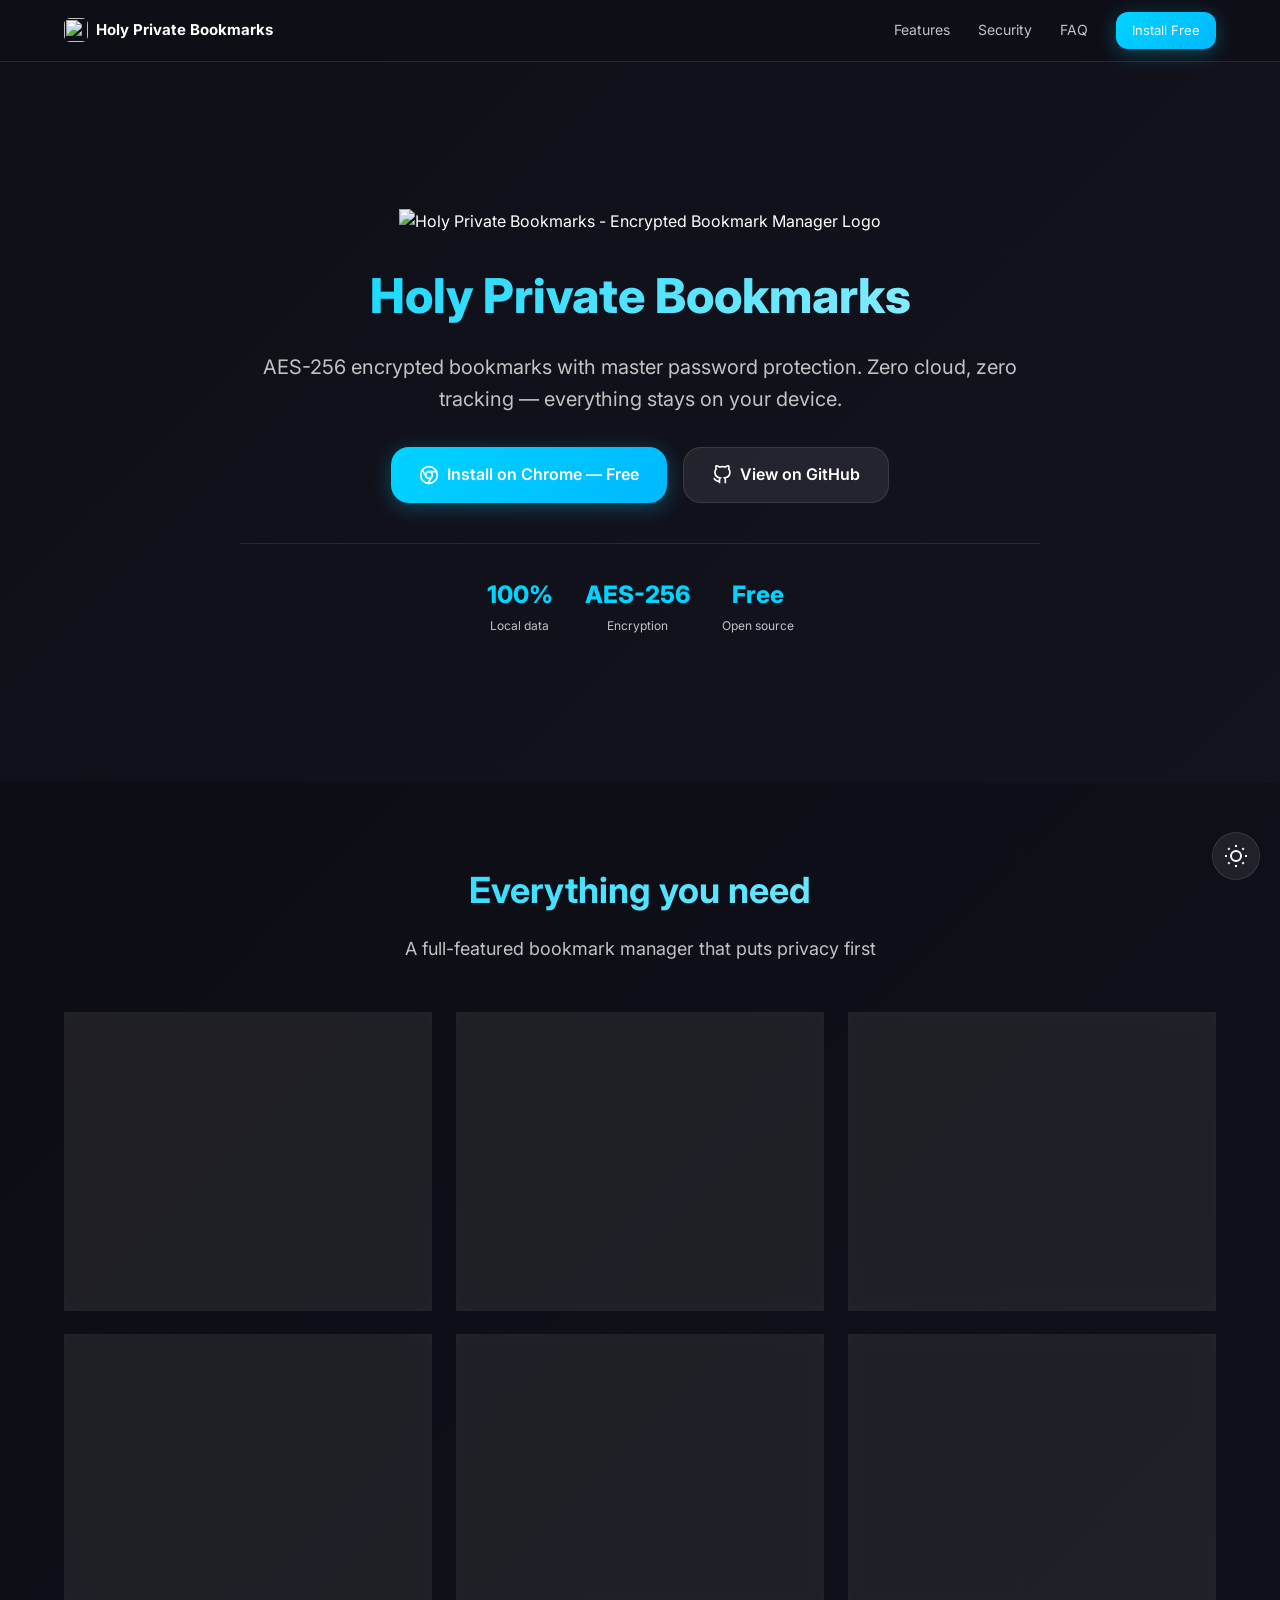
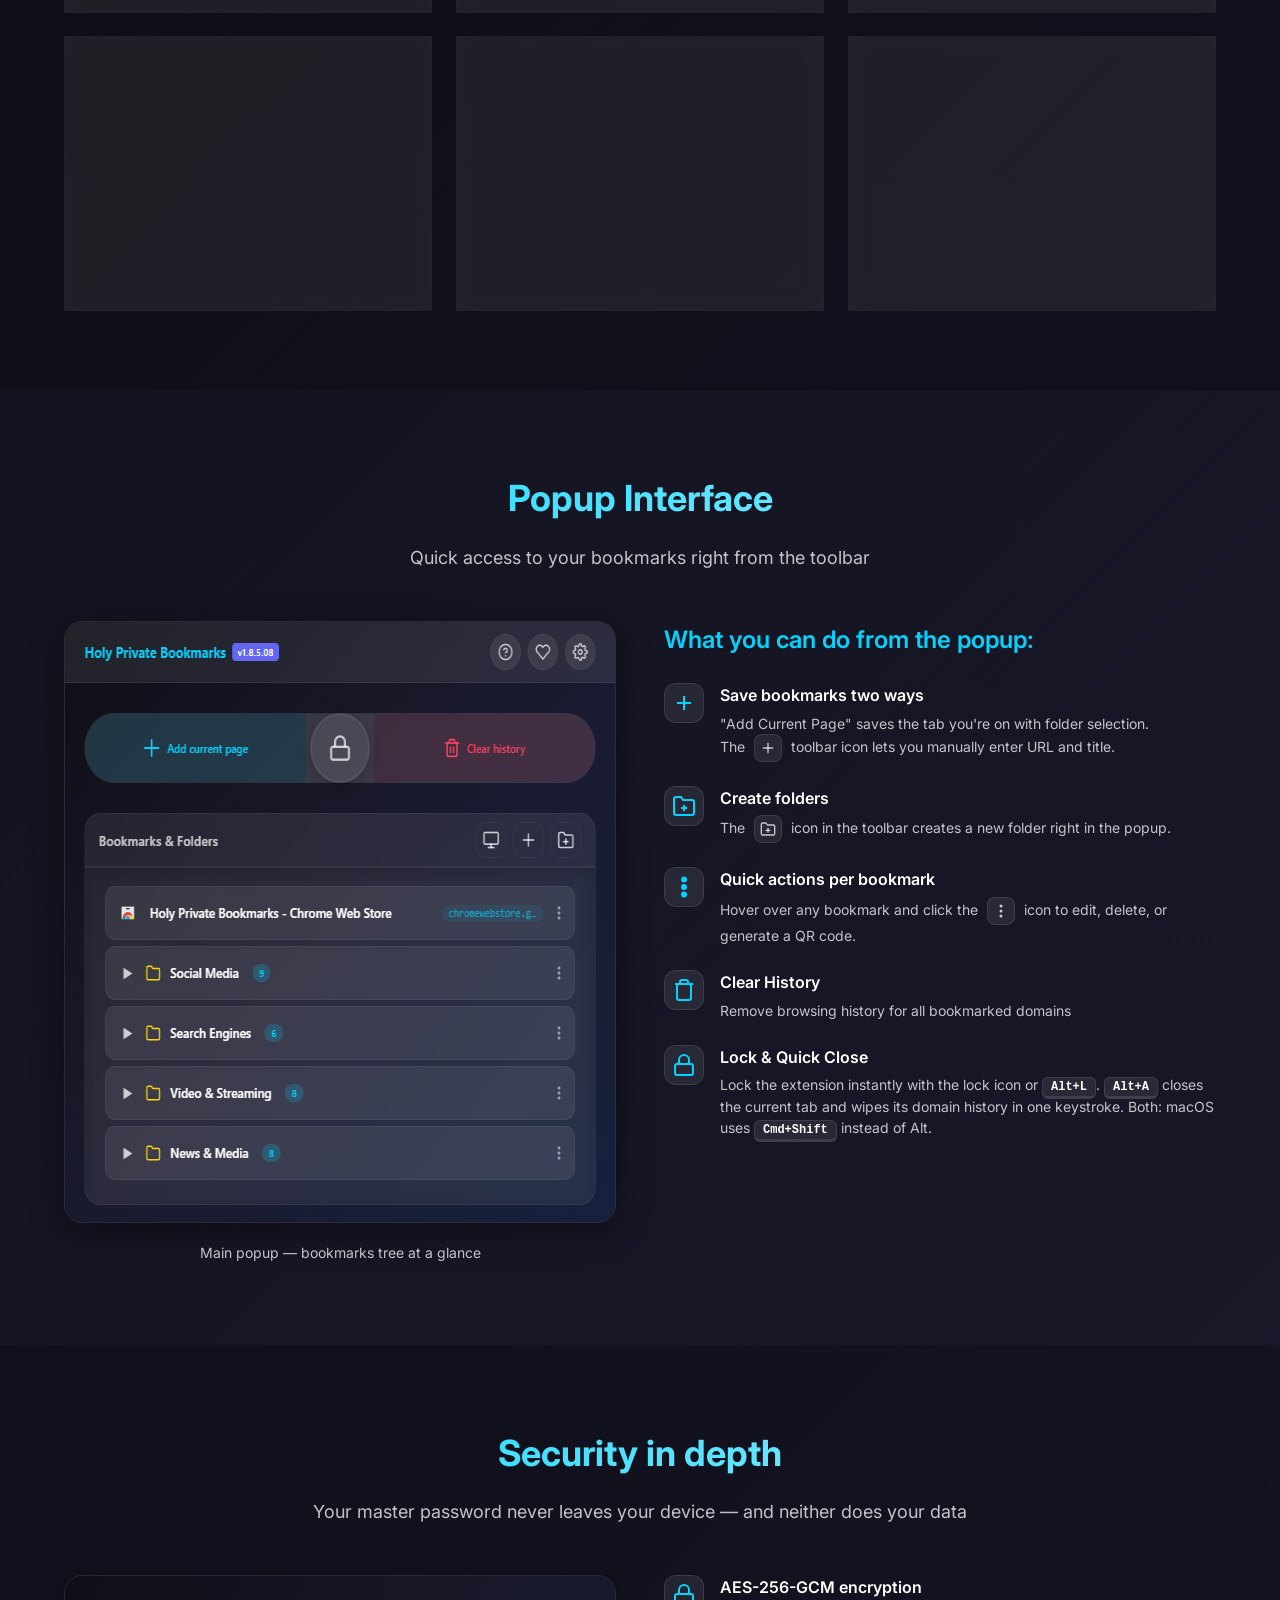
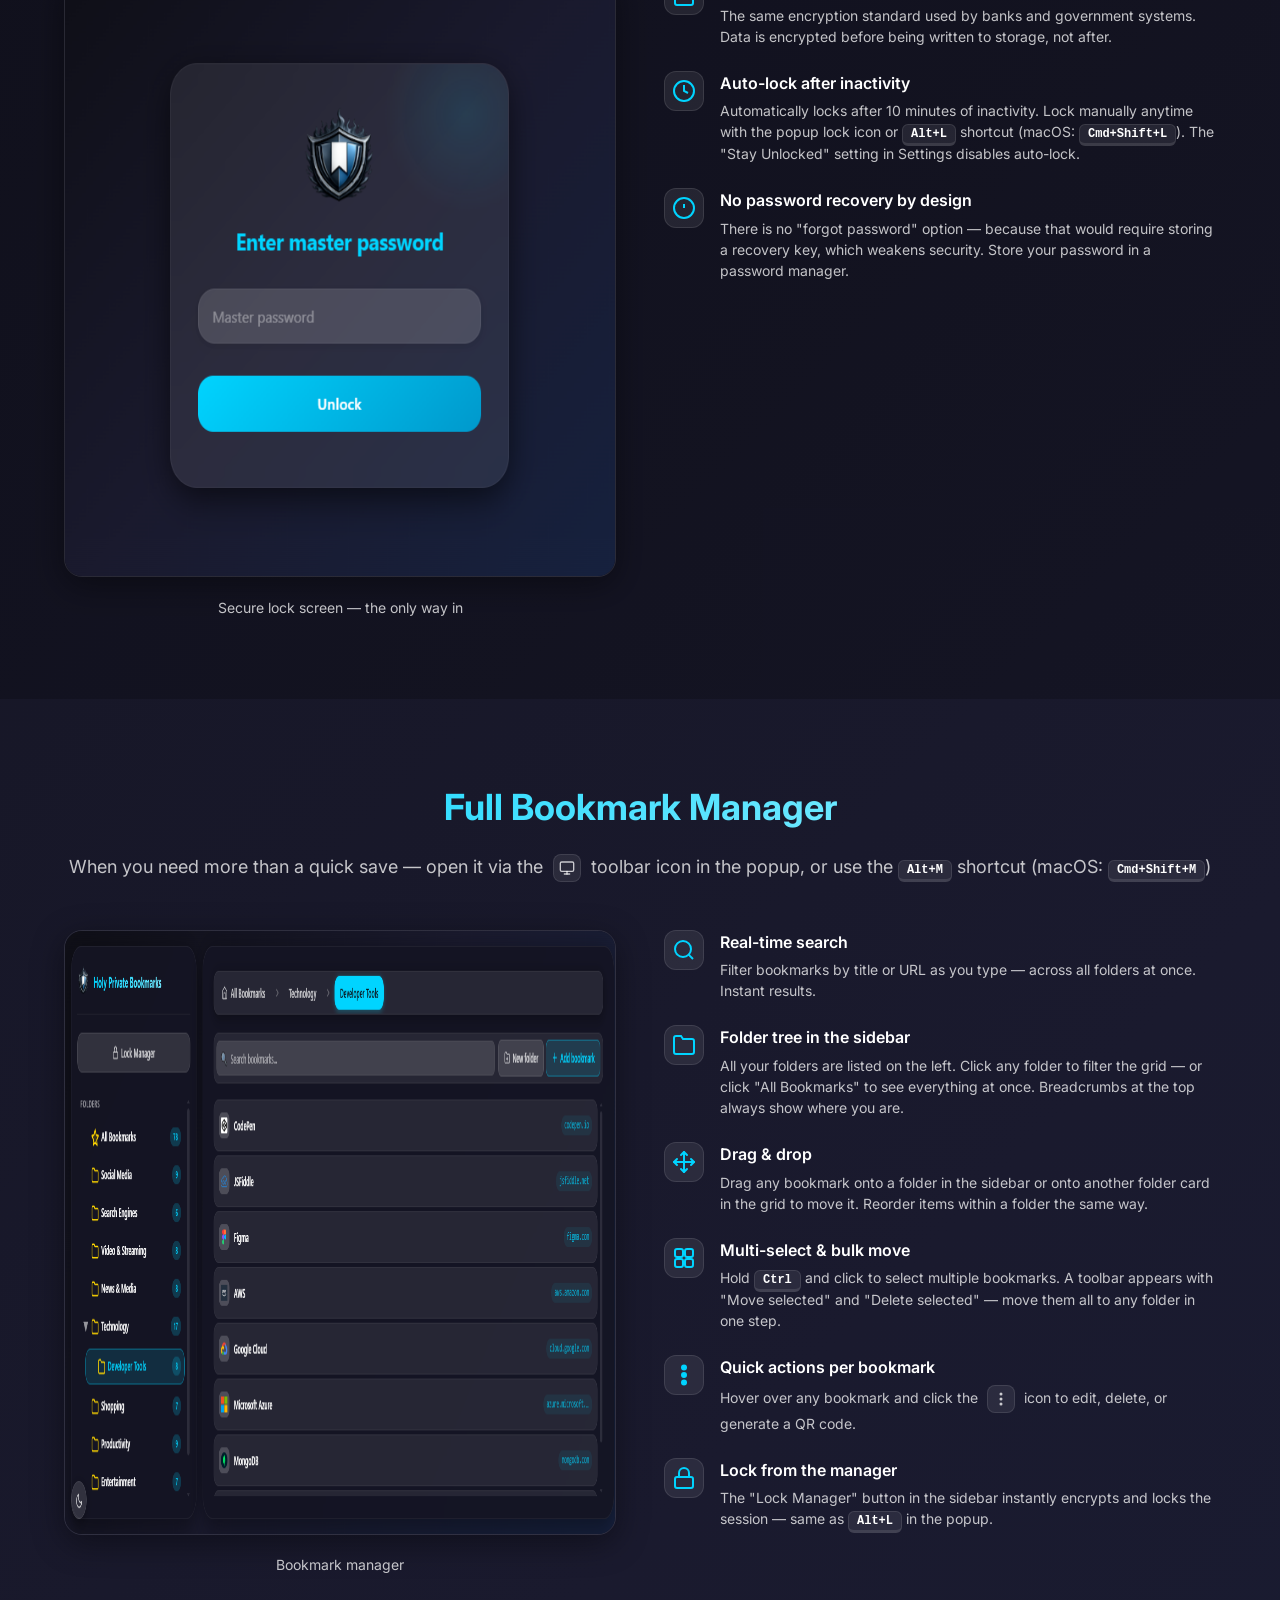
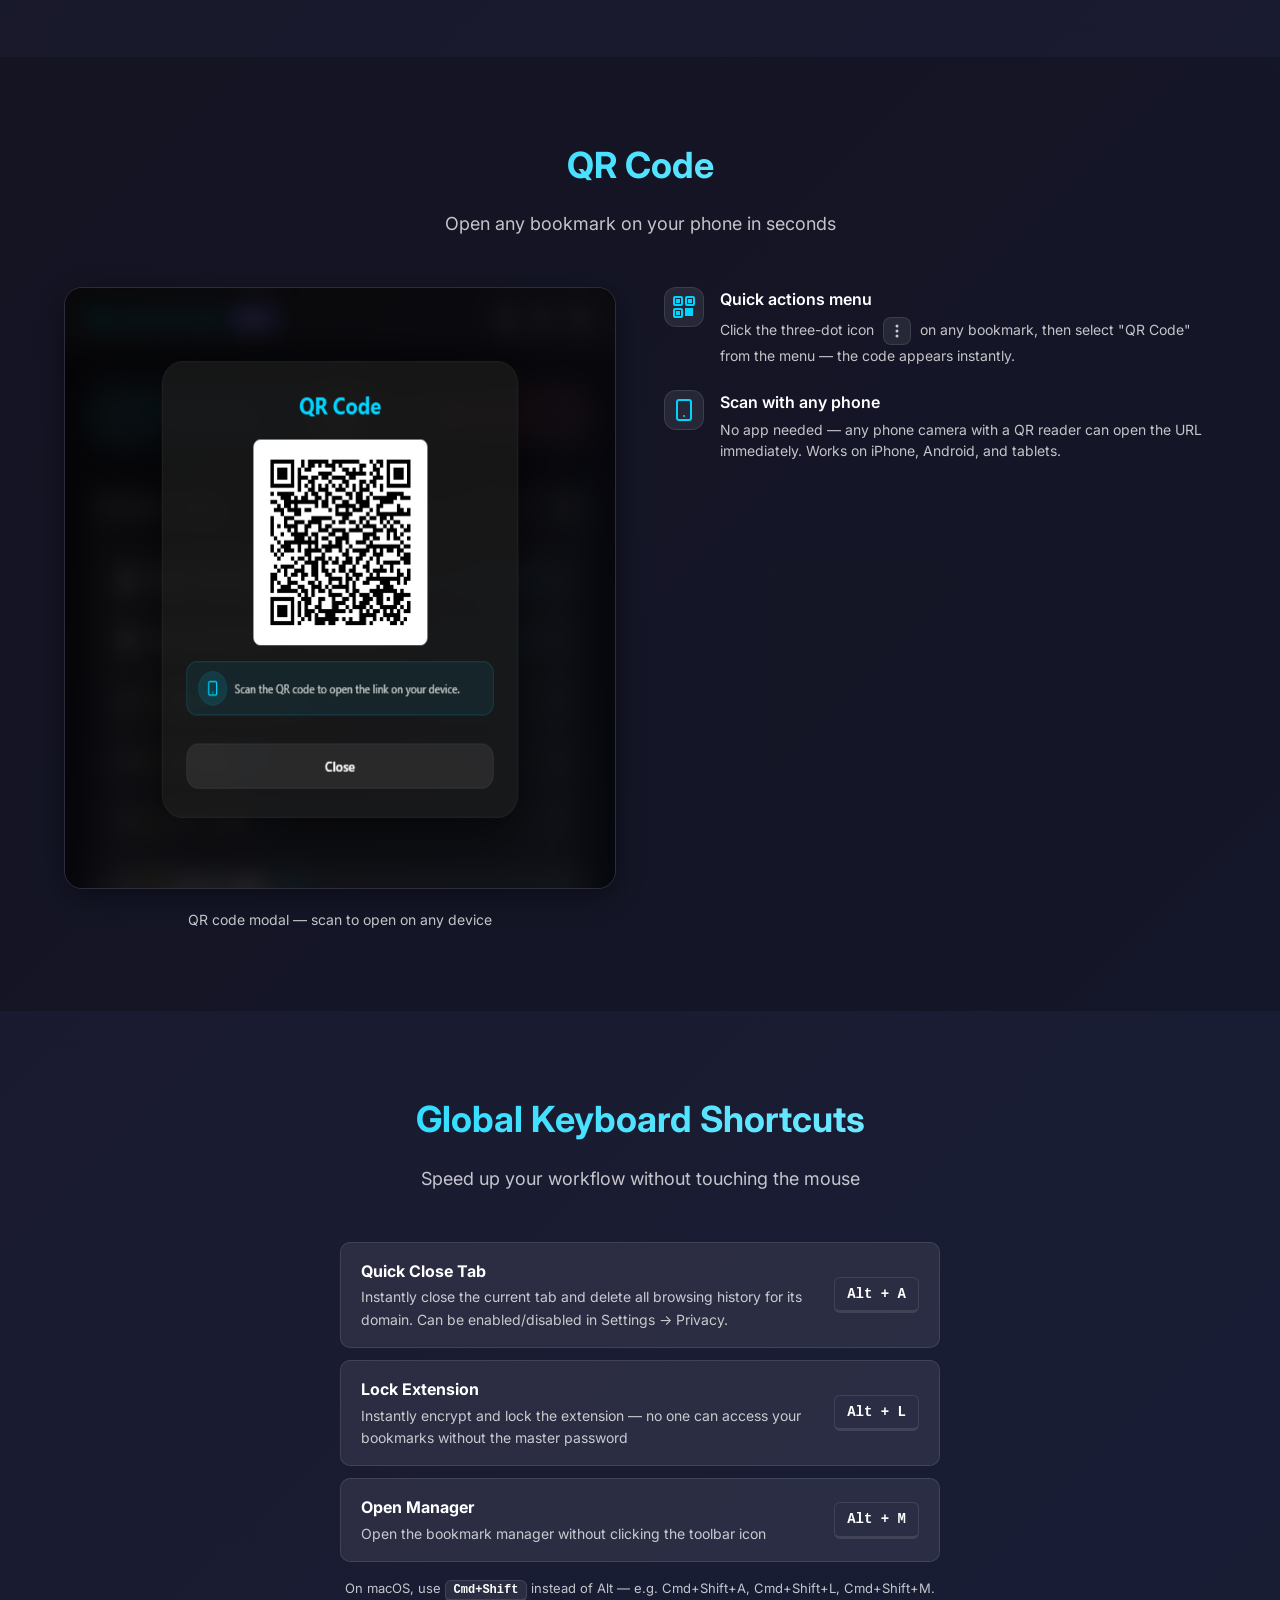
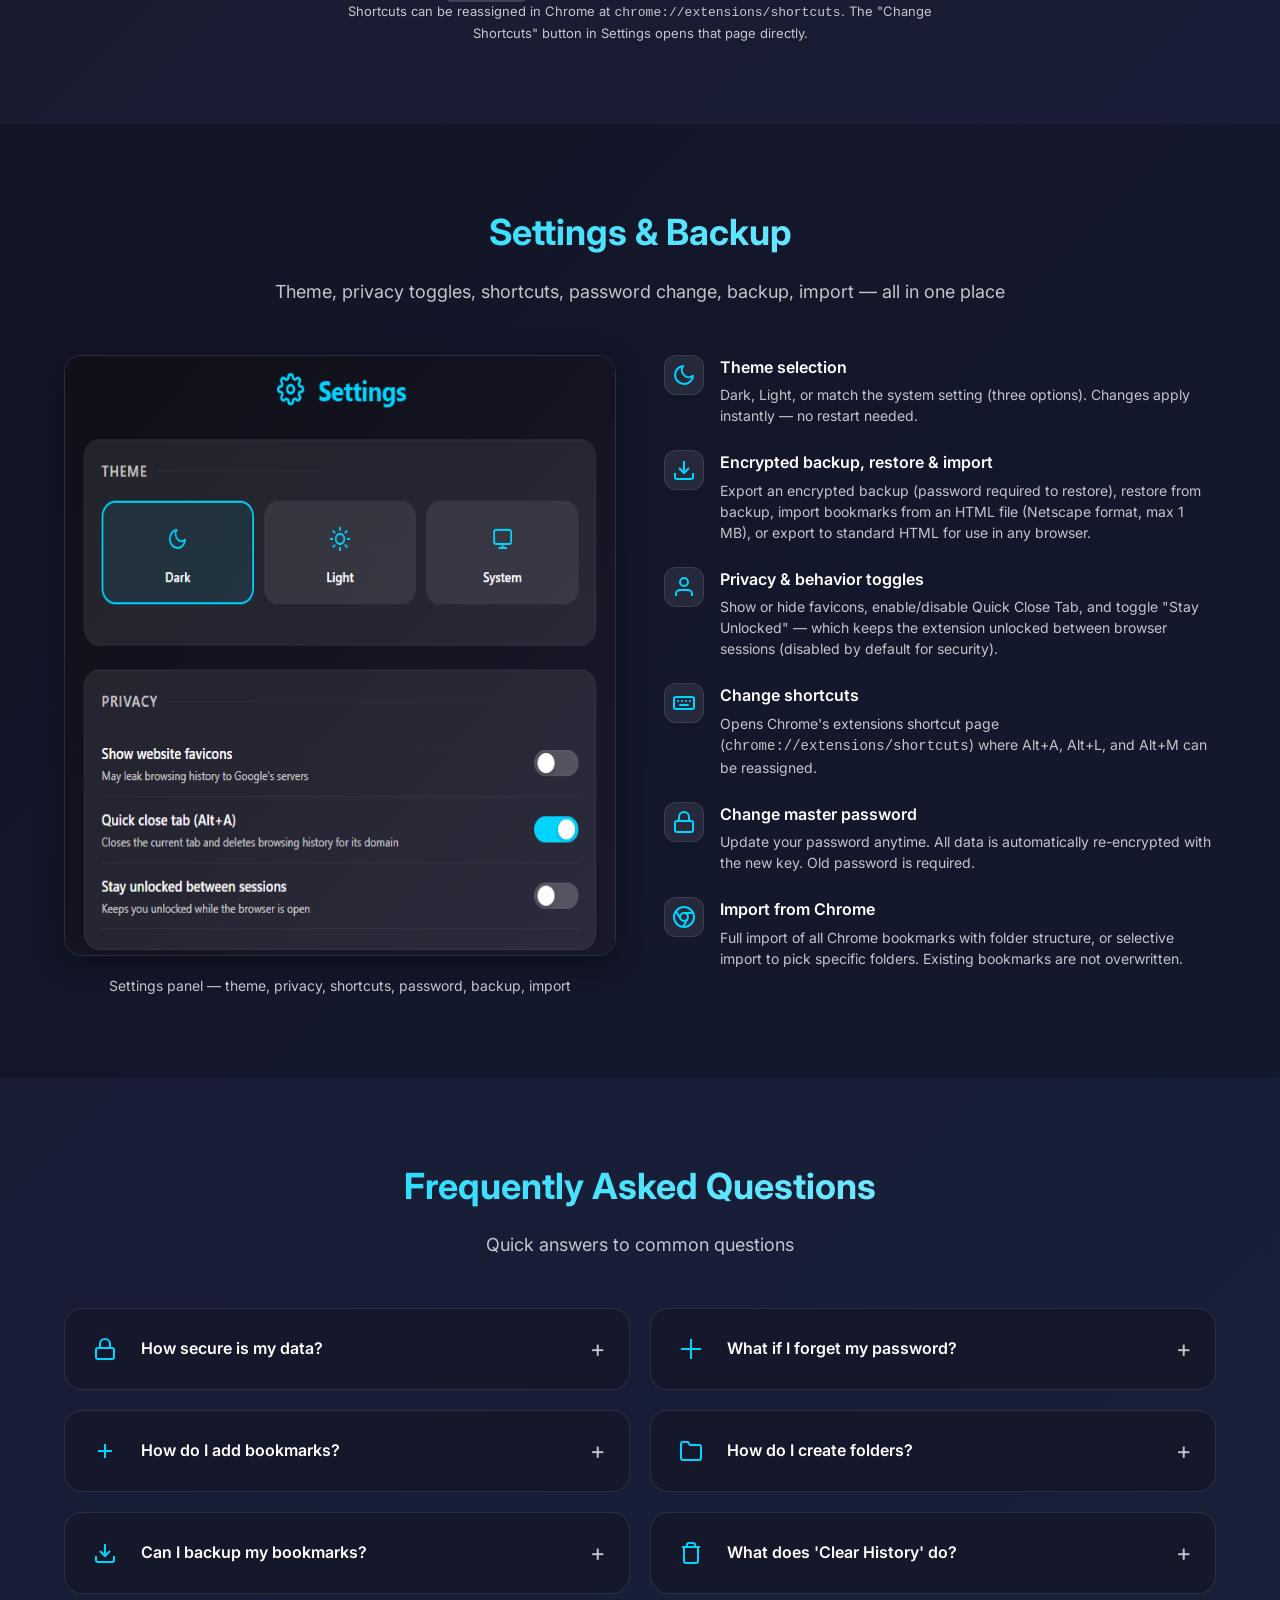
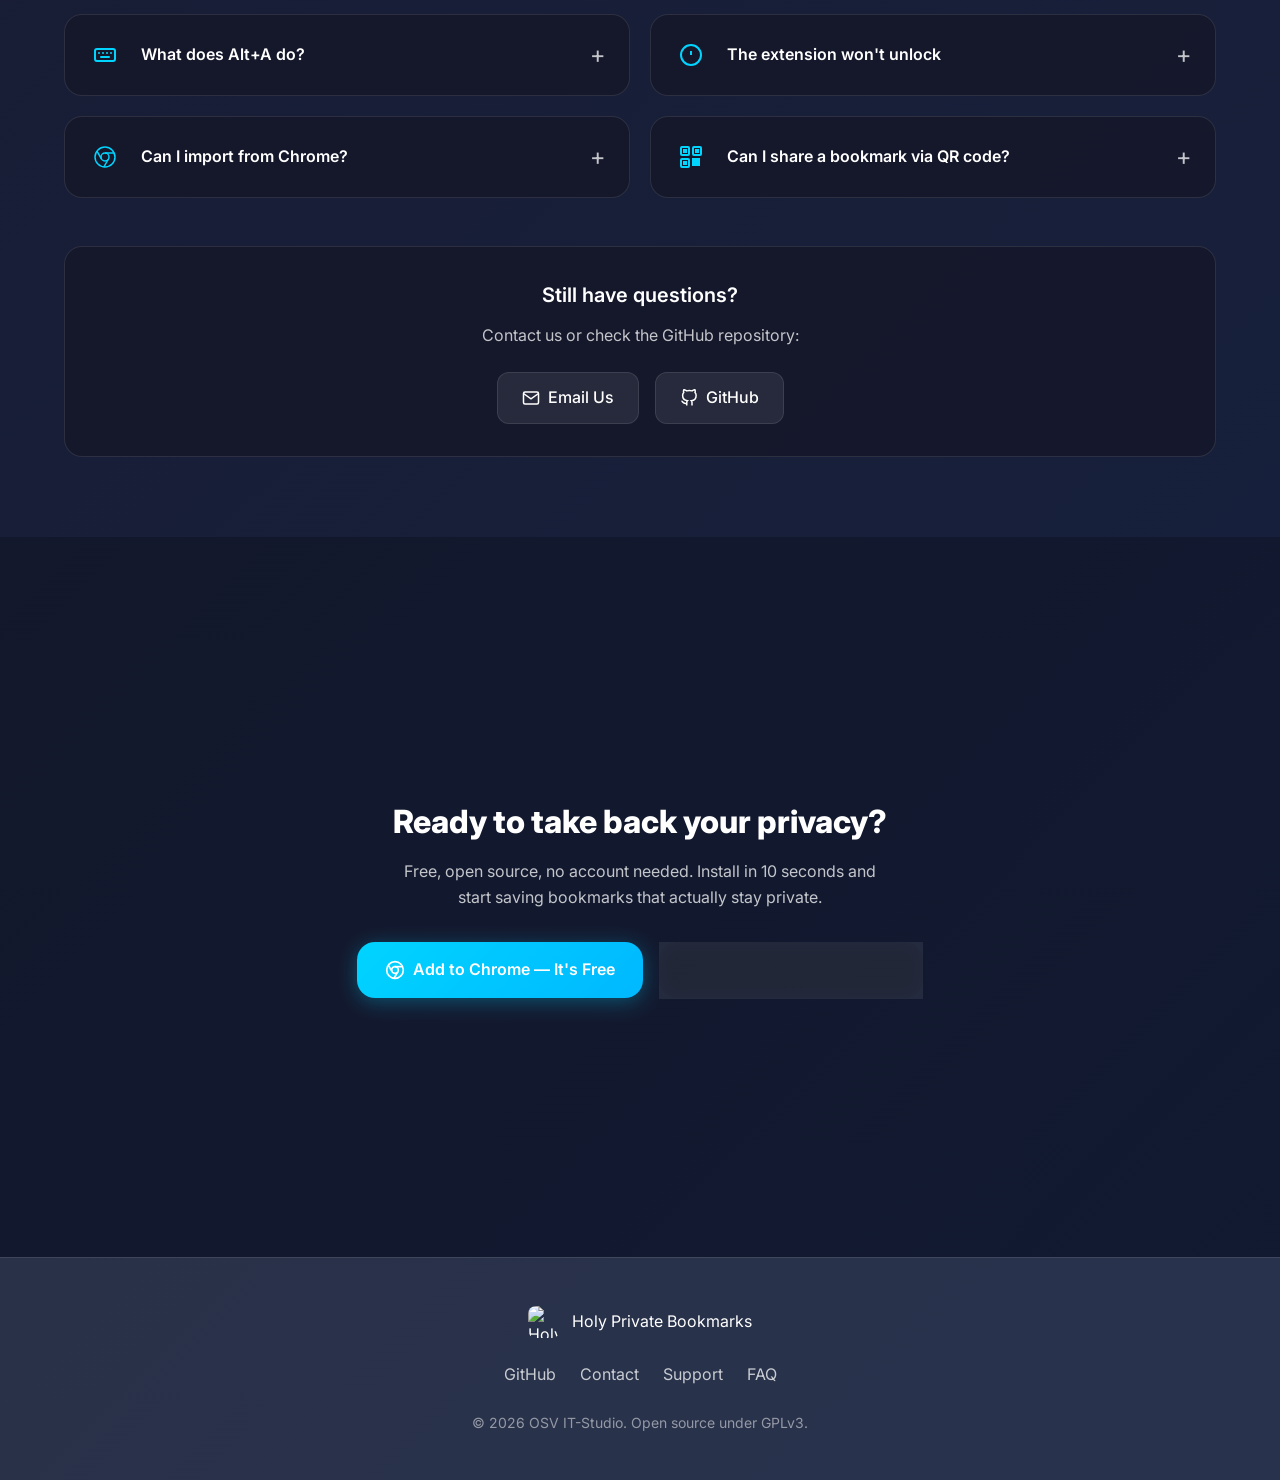
==== commit c371de24: "feat: mobile burger nav Mobile burger nav, fix cascade display issue, clean up nav CSS" ====
--- a/docs/index.html
+++ b/docs/index.html
@@ -196,7 +196,12 @@
         <img src="https://raw.githubusercontent.com/OSV-IT-Studio/holy-private-bookmarks/main/src/icons/icon32.png" width="24" height="24" alt="">
         Holy Private Bookmarks
       </a>
-      <div class="nav-links">
+      <button class="nav-burger" id="nav-burger" aria-label="Toggle navigation" aria-expanded="false">
+        <span></span>
+        <span></span>
+        <span></span>
+      </button>
+      <div class="nav-links" id="nav-links">
         <a href="#features" class="nav-link">Features</a>
         <a href="#security" class="nav-link">Security</a>
         <a href="#faq" class="nav-link">FAQ</a>
@@ -317,7 +322,9 @@
             </svg>
           </div>
           <h3>QR Code</h3>
-          <p>Click the three-dot icon (⋮) next to any bookmark and select "QR Code". Instantly open it on your phone — no copying needed.</p>
+          <p>Click the three-dot icon <span class="icon-button">
+            <svg width="16" height="16" viewBox="0 0 16 16" fill="currentColor"><circle cx="8" cy="3" r="1.5"></circle><circle cx="8" cy="8" r="1.5"></circle><circle cx="8" cy="13" r="1.5"></circle></svg>
+        </span> next to any bookmark and select "QR Code". Instantly open it on your phone — no copying needed.</p>
         </div>
 
         <div class="feature-card">
--- a/docs/style.css
+++ b/docs/style.css
@@ -66,6 +66,12 @@
   padding: 0 24px;
 }
 
+@media (max-width: 480px) {
+  .container {
+    padding: 0 16px;
+  }
+}
+
 nav {
   position: sticky;
   top: 0;
@@ -75,7 +81,14 @@
   border-bottom: 1px solid var(--border-color);
   transition: var(--transition);
 }
-
+  .nav-btn {
+    padding: 12px 16px;
+    font-size: 15px;
+    text-align: center;
+    justify-content: center;
+    border-radius: var(--radius-sm);
+    text-decoration: none;
+  }
 .nav-container {
   display: flex;
   align-items: center;
@@ -85,6 +98,91 @@
   margin: 0 auto;
 }
 
+
+.nav-burger {
+  display: none;
+  flex-direction: column;
+  justify-content: center;
+  gap: 5px;
+  width: 40px;
+  height: 40px;
+  background: none;
+  border: none;
+  cursor: pointer;
+  padding: 6px;
+  border-radius: 8px;
+  transition: background 0.2s;
+  flex-shrink: 0;
+}
+
+.nav-burger:hover {
+  background: var(--card-bg);
+}
+
+.nav-burger span {
+  display: block;
+  height: 2px;
+  width: 100%;
+  background: var(--text-primary);
+  border-radius: 2px;
+  transition: transform 0.3s ease, opacity 0.3s ease;
+  transform-origin: center;
+}
+
+
+.nav-burger.open span:nth-child(1) {
+  transform: translateY(7px) rotate(45deg);
+}
+.nav-burger.open span:nth-child(2) {
+  opacity: 0;
+  transform: scaleX(0);
+}
+.nav-burger.open span:nth-child(3) {
+  transform: translateY(-7px) rotate(-45deg);
+}
+
+@media (max-width: 768px) {
+  .nav-container {
+    padding: 10px 16px;
+  }
+
+  .nav-burger {
+    display: flex;
+  }
+
+  .nav-links {
+    display: none;
+    position: absolute;
+    top: 100%;
+    left: 0;
+    right: 0;
+    flex-direction: column;
+    align-items: stretch;
+    gap: 0;
+    background: var(--nav-bg);
+    backdrop-filter: blur(16px);
+    border-bottom: 1px solid var(--border-color);
+    padding: 8px 16px 16px;
+    box-shadow: 0 8px 24px rgba(0, 0, 0, 0.25);
+  }
+
+  .nav-links.open {
+    display: flex;
+  }
+
+  .nav-link {
+    padding: 12px 8px;
+    font-size: 15px;
+    border-bottom: 1px solid var(--border-color);
+  }
+
+  .nav-link::after {
+    display: none;
+  }
+
+
+}
+
 .nav-logo {
   display: flex;
   align-items: center;
@@ -99,20 +197,6 @@
 .nav-logo:hover {
   opacity: 0.85;
 }
-  .nav-btn {
-    padding: 6px 12px;
-    font-size: 12px;
-	display: inline-flex;
-    align-items: center;
-    gap: 8px;
-    border-radius: 10px;
-    font-weight: 600;
-    font-size: 16px;
-    text-decoration: none;
-    transition: var(--transition);
-    cursor: pointer;
-    border: none;
-	}
 .nav-logo img {
   width: 24px;
   height: 24px;
@@ -120,11 +204,28 @@
 }
 
 .nav-links {
-  display: flex;
+  display: none;
   align-items: center;
   gap: 28px;
   font-size: 14px;
   flex-wrap: wrap;
+}
+
+
+@media (min-width: 769px) {
+  .nav-links {
+    display: flex !important;
+    position: static;
+    flex-direction: row;
+    background: none;
+    border: none;
+    padding: 0;
+    box-shadow: none;
+  }
+
+  .nav-burger {
+    display: none;
+  }
 }
 
 .nav-link {
@@ -653,7 +754,7 @@
 }
 
 .cta-section {
-  padding: 64px 0;
+ padding: 40px 20px;
 }
 
 .cta-section h2 {
@@ -1160,13 +1261,7 @@
     gap: 12px;
   }
 
-  .nav-links {
-    gap: 20px;
-  }
-
-  .nav-container {
-    padding: 12px 20px;
-  }
+
 
   .shortcut-card {
     flex-direction: column;
@@ -1180,28 +1275,7 @@
 }
 
 @media (max-width: 640px) {
-  .nav-links {
-    gap: 16px;
-  }
-
-  .nav-link {
-    font-size: 12px;
-  }
-
-  .nav-btn {
-    padding: 6px 12px;
-    font-size: 12px;
-	display: inline-flex;
-    align-items: center;
-    gap: 8px;
-    border-radius: 10px;
-    font-weight: 600;
-    font-size: 16px;
-    text-decoration: none;
-    transition: var(--transition);
-    cursor: pointer;
-    border: none;
-  }
+
 
   .stats-grid {
     gap: 24px;
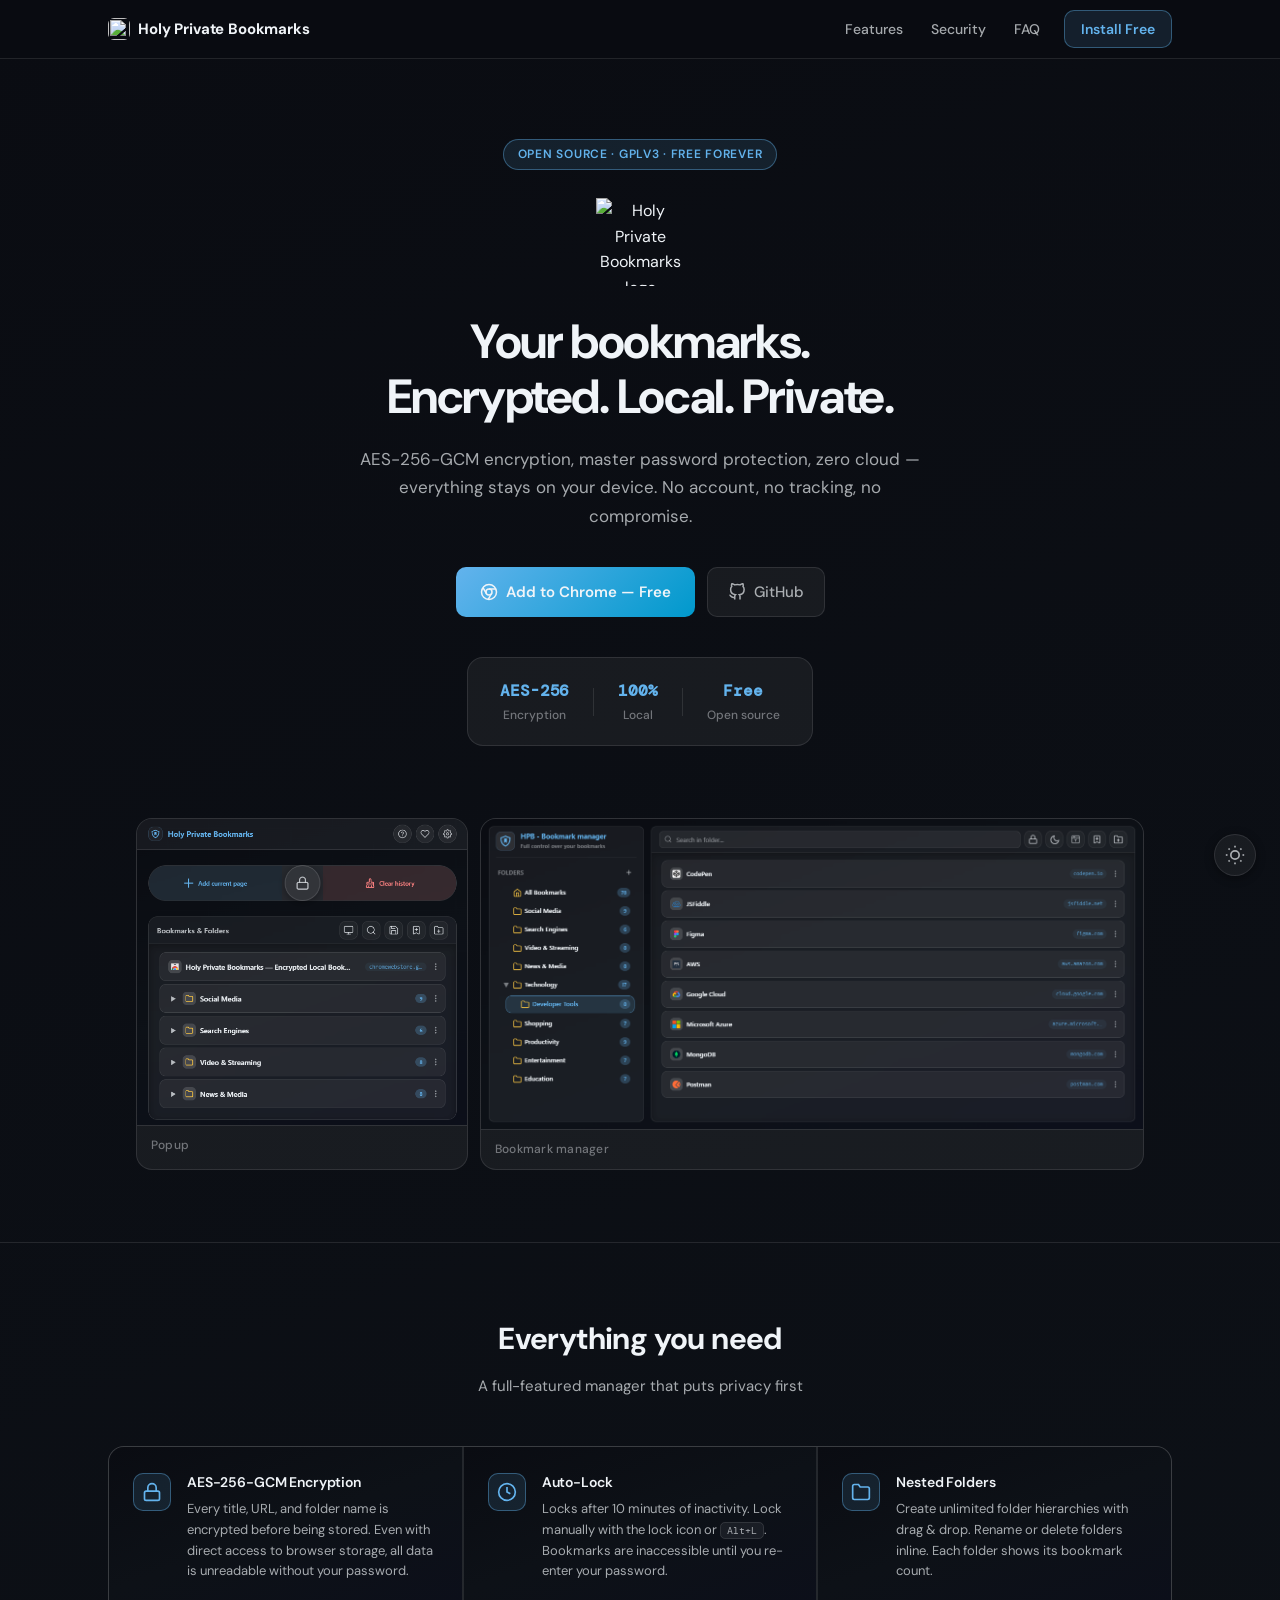
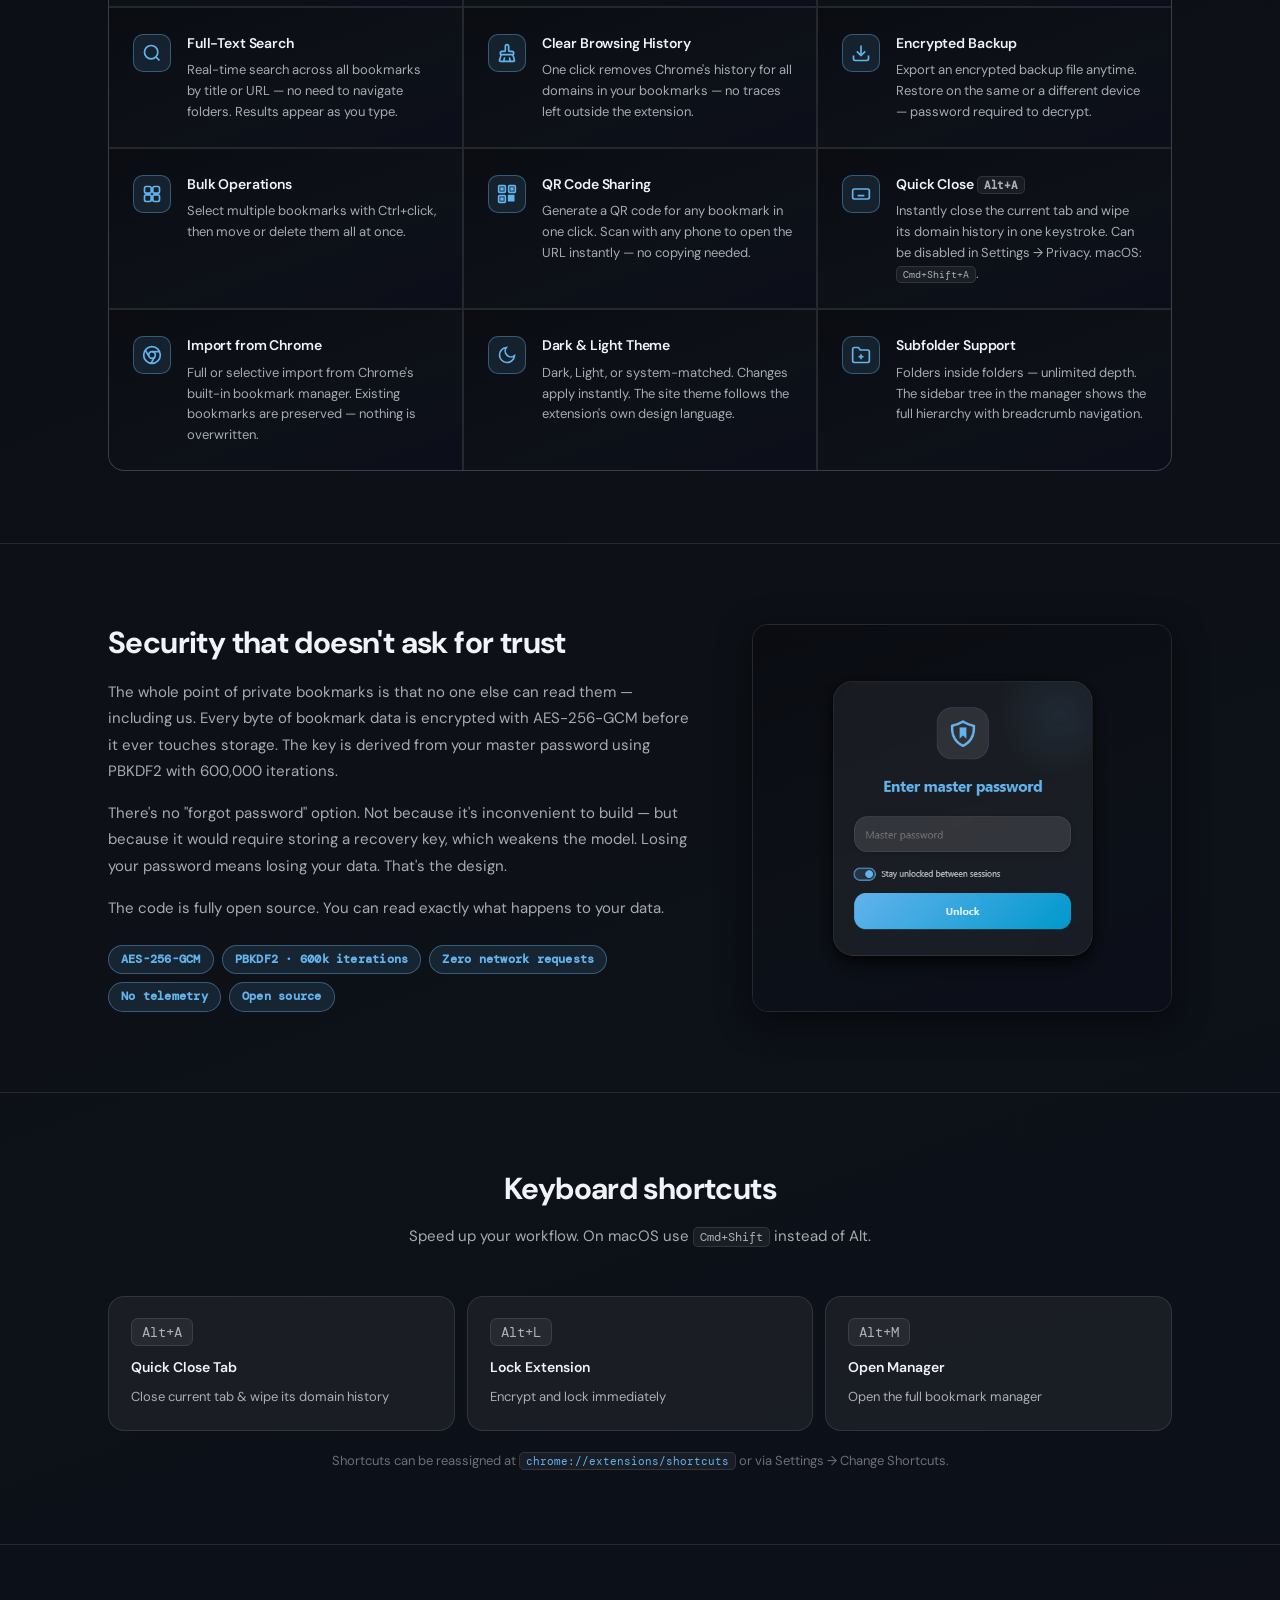
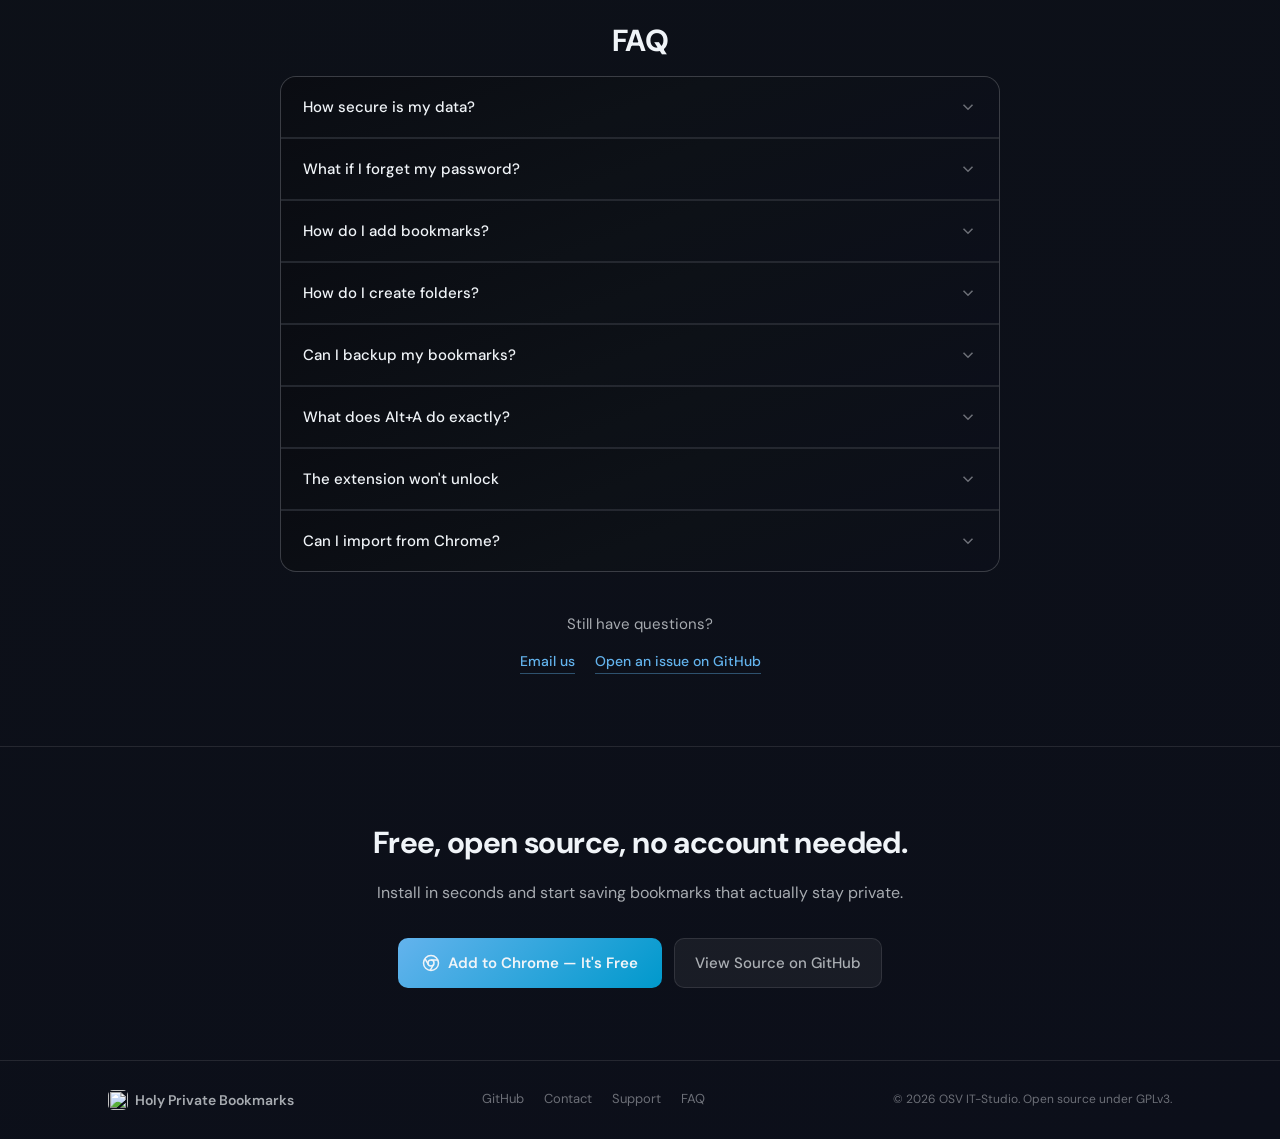
==== commit 2640850f: "Update website" ====
--- a/docs/index.html
+++ b/docs/index.html
@@ -1,1139 +1,610 @@
-<!DOCTYPE html>
-<html lang="en">
-<head>
-  <meta charset="UTF-8">
-  <meta name="viewport" content="width=device-width, initial-scale=1.0">
-  <meta name="google" content="notranslate">
-  
-  <title>Holy Private Bookmarks — Secure Encrypted Bookmark Manager</title>
-  <meta name="title" content="Holy Private Bookmarks — Secure Encrypted Bookmark Manager">
-  <meta name="description" content="Privacy-first browser extension with military-grade AES-256 encryption for your bookmarks. Local storage, master password, folders, and complete privacy.">
-  <meta name="keywords" content="encrypted bookmarks, private bookmarks, secure bookmarks, password protected bookmarks, chrome extension, bookmark manager, privacy, aes-256 encryption">
-  <meta name="author" content="OSV IT-Studio">
-  <meta name="robots" content="index, follow">
-  <meta name="language" content="English">
- 
-  <meta name="google-site-verification" content="tSWlNfduThdXsXJMsFnpH-ezIT5H549niRBjzikMNz8">
-  <meta name="google-site-verification" content="KIAW8bgORhv7sdzbwrA6Qhr5ezmO7qyUEjil_J93TGE">
-  
-  <link rel="canonical" href="https://osv-it-studio.github.io/holy-private-bookmarks/">
-  
-  <link rel="icon" type="image/png" sizes="16x16" href="https://raw.githubusercontent.com/OSV-IT-Studio/holy-private-bookmarks/main/src/icons/icon16.png">
-  <link rel="icon" type="image/png" sizes="32x32" href="https://raw.githubusercontent.com/OSV-IT-Studio/holy-private-bookmarks/main/src/icons/icon32.png">
-  <link rel="icon" type="image/png" sizes="48x48" href="https://raw.githubusercontent.com/OSV-IT-Studio/holy-private-bookmarks/main/src/icons/icon48.png">
-  <link rel="icon" type="image/png" sizes="128x128" href="https://raw.githubusercontent.com/OSV-IT-Studio/holy-private-bookmarks/main/src/icons/icon128.png">
-  <link rel="apple-touch-icon" sizes="128x128" href="https://raw.githubusercontent.com/OSV-IT-Studio/holy-private-bookmarks/main/src/icons/icon128.png">
-  
-  <meta property="og:type" content="website">
-  <meta property="og:url" content="https://osv-it-studio.github.io/holy-private-bookmarks/">
-  <meta property="og:title" content="Holy Private Bookmarks — Encrypted Bookmark Manager">
-  <meta property="og:description" content="Military-grade AES-256 encryption for your bookmarks. Local storage, master password, complete privacy.">
-  <meta property="og:image" content="https://osv-it-studio.github.io/holy-private-bookmarks/screenshots/popup-main.png">
-  <meta property="og:image:width" content="659">
-  <meta property="og:image:height" content="602">
-  <meta property="og:site_name" content="Holy Private Bookmarks">
-  <meta property="og:locale" content="en_US">
-  
-  <meta name="twitter:card" content="summary_large_image">
-  <meta name="twitter:url" content="https://osv-it-studio.github.io/holy-private-bookmarks/">
-  <meta name="twitter:title" content="Holy Private Bookmarks — Encrypted Bookmark Manager">
-  <meta name="twitter:description" content="Military-grade AES-256 encryption for your bookmarks. Local storage, master password, complete privacy.">
-  <meta name="twitter:image" content="https://osv-it-studio.github.io/holy-private-bookmarks/screenshots/popup-main.png">
-  
-  <script type="application/ld+json">
-  {
-    "@context": "https://schema.org",
-    "@type": "SoftwareApplication",
-    "name": "Holy Private Bookmarks",
-    "applicationCategory": "BrowserExtension",
-    "operatingSystem": "Chrome OS, Windows, macOS, Linux",
-    "offers": {
-      "@type": "Offer",
-      "price": "0",
-      "priceCurrency": "USD"
-    },
-    "description": "Privacy-first bookmark manager with military-grade AES-256 encryption. Store bookmarks locally with master password protection.",
-    "featureList": [
-      "AES-256 Encryption",
-      "Master Password Protection",
-      "Auto-Lock Timer",
-      "Folder Organization",
-      "Import from Chrome",
-      "Dark/Light Theme",
-      "QR Code Sharing",
-      "Quick Tab Close (Alt+A)",
-      "Drag & Drop",
-      "Bulk Operations"
-    ],
-    "screenshot": "https://osv-it-studio.github.io/holy-private-bookmarks/screenshots/manager-list.png",
-    "softwareVersion": "1.8.5",
-    "url": "https://chromewebstore.google.com/detail/holy-private-bookmarks/nnafnomgekidkehbgkfmhapccelgdbch",
-    "author": {
-      "@type": "Organization",
-      "name": "OSV IT-Studio",
-      "url": "https://github.com/OSV-IT-Studio"
-    }
-  }
-  </script>
-  
-  <script type="application/ld+json">
-{
-  "@context": "https://schema.org",
-  "@type": "FAQPage",
-  "mainEntity": [
-    {
-      "@type": "Question",
-      "name": "How secure is my data?",
-      "acceptedAnswer": {
-        "@type": "Answer",
-        "text": "All your bookmarks are encrypted locally using AES-256-GCM encryption with a master password. Your data never leaves your computer. Even we cannot access your bookmarks without your password."
-      }
-    },
-    {
-      "@type": "Question",
-      "name": "What if I forget my password?",
-      "acceptedAnswer": {
-        "@type": "Answer",
-        "text": "Password cannot be recovered. If you forget your master password, you will permanently lose access to all your encrypted bookmarks. Please save your password in a secure password manager like Bitwarden, 1Password, or KeePass."
-      }
-    },
-    {
-      "@type": "Question",
-      "name": "How do I add bookmarks?",
-      "acceptedAnswer": {
-        "@type": "Answer",
-        "text": "Four ways: Click \"Add Current Page\" in the popup to save the tab you're viewing, use the '+' toolbar icon for manual entry, right-click any page and select 'Add to Holy Private Bookmarks', or add directly in the bookmark manager."
-      }
-    },
-    {
-      "@type": "Question",
-      "name": "How do I create folders?",
-      "acceptedAnswer": {
-        "@type": "Answer",
-        "text": "Open the extension popup, click the folder+ icon in the toolbar row, enter a folder name. Then drag and drop bookmarks into it. You can also create subfolders inside existing folders."
-      }
-    },
-    {
-      "@type": "Question",
-      "name": "Can I backup my bookmarks?",
-      "acceptedAnswer": {
-        "@type": "Answer",
-        "text": "Yes! Go to Settings → Export & Import → Create Backup. This creates an encrypted backup file. You can restore it anytime using the Restore Backup option."
-      }
-    },
-    {
-      "@type": "Question",
-      "name": "What does 'Clear History' do?",
-      "acceptedAnswer": {
-        "@type": "Answer",
-        "text": "Removes Chrome browsing history for all domains in your bookmarks. This helps maintain privacy by automatically clearing history traces of bookmarked sites. The operation shows a progress bar and can be cancelled at any time."
-      }
-    },
-    {
-      "@type": "Question",
-      "name": "The extension won't unlock",
-      "acceptedAnswer": {
-        "@type": "Answer",
-        "text": "If you can't unlock: check you are entering the correct master password (case-sensitive). Try reloading from chrome://extensions. If 'Stay Unlocked' is enabled in Settings (Privacy section), try disabling it. If the password is forgotten, it cannot be recovered."
-      }
-    },
-    {
-      "@type": "Question",
-      "name": "Can I import from Chrome?",
-      "acceptedAnswer": {
-        "@type": "Answer",
-        "text": "Yes! Open the popup, click the gear icon (Settings), scroll to the Import from Chrome section. Choose full import or selective import to pick specific folders. Existing bookmarks are preserved."
-      }
-    },
-    {
-      "@type": "Question",
-      "name": "Can I share a bookmark via QR code?",
-      "acceptedAnswer": {
-        "@type": "Answer",
-        "text": "Yes! Hover over any bookmark, click the three-dot icon (⋮) that appears, and select 'QR Code' from the quick actions menu. Scan with any device to instantly open the URL."
-      }
-    }
-  ]
-}
-</script>
-  
-  <script type="application/ld+json">
-  {
-    "@context": "https://schema.org",
-    "@type": "BreadcrumbList",
-    "itemListElement": [
-      {
-        "@type": "ListItem",
-        "position": 1,
-        "name": "Home",
-        "item": "https://osv-it-studio.github.io/holy-private-bookmarks/"
-      },
-      {
-        "@type": "ListItem",
-        "position": 2,
-        "name": "Features",
-        "item": "https://osv-it-studio.github.io/holy-private-bookmarks/#features"
-      },
-      {
-        "@type": "ListItem",
-        "position": 3,
-        "name": "FAQ",
-        "item": "https://osv-it-studio.github.io/holy-private-bookmarks/#faq"
-      }
-    ]
-  }
-  </script>
-  
-  <link rel="stylesheet" href="style.css">
-  <link href="https://fonts.googleapis.com/css2?family=Inter:wght@400;500;600;700;800&display=swap" rel="stylesheet">
-  
-  <link rel="preload" as="image" href="https://raw.githubusercontent.com/OSV-IT-Studio/holy-private-bookmarks/main/src/icons/icon128.png">
-</head>
-<body>
-  <nav>
-    <div class="container nav-container">
-      <a href="#" class="nav-logo">
-        <img src="https://raw.githubusercontent.com/OSV-IT-Studio/holy-private-bookmarks/main/src/icons/icon32.png" width="24" height="24" alt="">
-        Holy Private Bookmarks
-      </a>
-      <button class="nav-burger" id="nav-burger" aria-label="Toggle navigation" aria-expanded="false">
-        <span></span>
-        <span></span>
-        <span></span>
-      </button>
-      <div class="nav-links" id="nav-links">
-        <a href="#features" class="nav-link">Features</a>
-        <a href="#security" class="nav-link">Security</a>
-        <a href="#faq" class="nav-link">FAQ</a>
-        <a href="https://chromewebstore.google.com/detail/holy-private-bookmarks/nnafnomgekidkehbgkfmhapccelgdbch" class="btn-primary nav-btn" rel="noopener noreferrer">Install Free</a>
-      </div>
-    </div>
-  </nav>
-
-  <section class="hero">
-    <div class="hero-content">
-      <img src="https://raw.githubusercontent.com/OSV-IT-Studio/holy-private-bookmarks/main/src/icons/icon128.png"
-           alt="Holy Private Bookmarks - Encrypted Bookmark Manager Logo"
-           class="hero-logo"
-           width="128"
-           height="128">
-      
-      <h1>Holy Private Bookmarks</h1>
-      <p class="hero-subtitle">AES-256 encrypted bookmarks with master password protection. Zero cloud, zero tracking — everything stays on your device.
-</p>
-      
-      <div class="hero-buttons">
-        <a href="https://chromewebstore.google.com/detail/holy-private-bookmarks/nnafnomgekidkehbgkfmhapccelgdbch"
-           class="btn btn-primary"
-           rel="noopener noreferrer">
-          <svg width="20" height="20" viewBox="0 0 24 24" fill="none" stroke="currentColor" stroke-width="2" stroke-linecap="round" stroke-linejoin="round">
-            <circle cx="12" cy="12" r="10"></circle>
-            <circle cx="12" cy="12" r="4"></circle>
-            <line x1="21.17" y1="8" x2="12" y2="8"></line>
-            <line x1="3.95" y1="6.06" x2="8.54" y2="14"></line>
-            <line x1="10.88" y1="21.94" x2="15.46" y2="14"></line>
-          </svg>
-          Install on Chrome — Free
-        </a>
-        <a href="https://github.com/OSV-IT-Studio/holy-private-bookmarks"
-           class="btn btn-secondary"
-           rel="noopener noreferrer">
-          <svg width="20" height="20" viewBox="0 0 24 24" fill="none" stroke="currentColor" stroke-width="2" aria-hidden="true">
-            <path d="M9 19c-5 1.5-5-2.5-7-3m14 6v-3.87a3.37 3.37 0 0 0-.94-2.61c3.14-.35 6.44-1.54 6.44-7A5.44 5.44 0 0 0 20 4.77 5.07 5.07 0 0 0 19.91 1S18.73.65 16 2.48a13.38 13.38 0 0 0-7 0C6.27.65 5.09 1 5.09 1A5.07 5.07 0 0 0 5 4.77a5.44 5.44 0 0 0-1.5 3.78c0 5.42 3.3 6.61 6.44 7A3.37 3.37 0 0 0 9 18.13V22"></path>
-          </svg>
-          View on GitHub
-        </a>
-      </div>
-      
-      <div class="stats-grid">
-        <div class="stat-item">
-          <div class="stat-value">100%</div>
-          <div class="stat-label">Local data</div>
-        </div>
-        
-        <div class="stat-item">
-          <div class="stat-value">AES-256</div>
-          <div class="stat-label">Encryption</div>
-        </div>
-        <div class="stat-item">
-          <div class="stat-value">Free</div>
-          <div class="stat-label">Open source</div>
-        </div>
-      </div>
-    </div>
-  </section>
-
-  
-
-  <section class="features  alt-bg" id="features">
-    <div class="container">
-      <h2 class="section-title">Everything you need</h2>
-      <p class="section-subtitle">A full-featured bookmark manager that puts privacy first</p>
-      <div class="features-grid">
-        <div class="feature-card">
-          <div class="feature-icon" aria-hidden="true">
-            <svg width="32" height="32" viewBox="0 0 24 24" fill="none" stroke="currentColor" stroke-width="2">
-              <rect x="3" y="11" width="18" height="11" rx="2" ry="2"></rect>
-              <path d="M7 11V7a5 5 0 0 1 10 0v4"></path>
-            </svg>
-          </div>
-          <h3>AES-256-GCM Encryption</h3>
-          <p>Every bookmark title, URL, and folder name is encrypted locally using military-grade encryption. Even if someone extracts your browser storage, they see only ciphertext.</p>
-        </div>
-        <div class="feature-card">
-          <div class="feature-icon" aria-hidden="true">
-            <svg width="32" height="32" viewBox="0 0 24 24" fill="none" stroke="currentColor" stroke-width="2">
-              <circle cx="12" cy="12" r="10"></circle>
-              <polyline points="12 6 12 12 16 14"></polyline>
-            </svg>
-          </div>
-          <h3>Auto-Lock Timer</h3>
-          <p>Extension automatically locks after 10 minutes of inactivity. Step away from your desk and your bookmarks stay protected. You can also lock manually with the lock icon in the popup or the <kbd>Alt+L</kbd> shortcut.</p>
-        </div>
-        <div class="feature-card">
-          <div class="feature-icon" aria-hidden="true">
-            <svg width="32" height="32" viewBox="0 0 24 24" fill="none" stroke="currentColor" stroke-width="2">
-              <path d="M22 19a2 2 0 0 1-2 2H4a2 2 0 0 1-2-2V5a2 2 0 0 1 2-2h5l2 3h9a2 2 0 0 1 2 2z"></path>
-            </svg>
-          </div>
-          <h3>Nested Folders</h3>
-          <p>Create unlimited folder hierarchies with drag & drop support. Rename or delete folders inline. Each folder shows how many bookmarks it contains.</p>
-        </div>
-        <div class="feature-card">
-          <div class="feature-icon" aria-hidden="true">
-            <svg width="32" height="32" viewBox="0 0 24 24" fill="none" stroke="currentColor" stroke-width="2">
-              <polyline points="3 6 5 6 21 6"></polyline>
-              <path d="M19 6v14a2 2 0 0 1-2 2H7a2 2 0 0 1-2-2V6m3 0V4a2 2 0 0 1 2-2h4a2 2 0 0 1 2 2v2"></path>
-            </svg>
-          </div>
-          <h3>Clear Browsing History</h3>
-          <p>One click removes Chrome's browsing history for all domains in your bookmarks — so no traces are left even outside the extension. Great for privacy.</p>
-        </div>
-        <div class="feature-card">
-          <div class="feature-icon" aria-hidden="true">
-            <svg width="32" height="32" viewBox="0 0 24 24" fill="none" stroke="currentColor" stroke-width="2">
-              <rect x="2" y="2" width="8" height="8" rx="1"></rect>
-              <rect x="14" y="2" width="8" height="8" rx="1"></rect>
-              <rect x="2" y="14" width="8" height="8" rx="1"></rect>
-              <rect x="5" y="5" width="2" height="2"></rect>
-              <rect x="17" y="5" width="2" height="2"></rect>
-              <rect x="5" y="17" width="2" height="2"></rect>
-              <path d="M14 14h2v2h-2zM18 14h2v2h-2zM14 18h2v2h-2zM18 18h2v2h-2z"></path>
-            </svg>
-          </div>
-          <h3>QR Code</h3>
-          <p>Click the three-dot icon <span class="icon-button">
-            <svg width="16" height="16" viewBox="0 0 16 16" fill="currentColor"><circle cx="8" cy="3" r="1.5"></circle><circle cx="8" cy="8" r="1.5"></circle><circle cx="8" cy="13" r="1.5"></circle></svg>
-        </span> next to any bookmark and select "QR Code". Instantly open it on your phone — no copying needed.</p>
-        </div>
-
-        <div class="feature-card">
-          <div class="feature-icon" aria-hidden="true">
-            <svg width="20" height="20" viewBox="0 0 24 24" fill="none" stroke="currentColor" stroke-width="2" stroke-linecap="round" stroke-linejoin="round">
-                            <rect x="2" y="6" width="20" height="12" rx="2"></rect>
-                            <path d="M6 10h.01M10 10h.01M14 10h.01M18 10h.01M8 14h8"></path>
-                        </svg>
-          </div>
-          <h3>Quick Tab Close <kbd>Alt+A</kbd></h3>
-          <p>Press <kbd>Alt+A</kbd> (macOS: <kbd>Cmd+Shift+A</kbd>) to instantly close the current tab and delete all browsing history for its domain. Can be enabled/disabled in Settings → Privacy.</p>
-        </div>
-        <div class="feature-card">
-          <div class="feature-icon" aria-hidden="true">
-            <svg width="32" height="32" viewBox="0 0 24 24" fill="none" stroke="currentColor" stroke-width="2">
-              <circle cx="11" cy="11" r="8"></circle>
-              <line x1="21" y1="21" x2="16.65" y2="16.65"></line>
-            </svg>
-          </div>
-          <h3>Full-text Search</h3>
-          <p>Real-time search through all bookmarks by title or URL directly in the manager. Find anything instantly across all folders — no more endless scrolling.</p>
-        </div>
-        <div class="feature-card">
-          <div class="feature-icon" aria-hidden="true">
-            <svg width="32" height="32" viewBox="0 0 24 24" fill="none" stroke="currentColor" stroke-width="2">
-              <path d="M21 15v4a2 2 0 0 1-2 2H5a2 2 0 0 1-2-2v-4"></path>
-              <polyline points="7 10 12 15 17 10"></polyline>
-              <line x1="12" y1="15" x2="12" y2="3"></line>
-            </svg>
-          </div>
-          <h3>Encrypted Backup & Restore</h3>
-          <p>Export an encrypted backup file anytime. Restore it on the same or different device — your data stays encrypted throughout. Your password is required to restore.</p>
-        </div>
-        <div class="feature-card">
-          <div class="feature-icon" aria-hidden="true">
-            <svg width="32" height="32" viewBox="0 0 24 24" fill="none" stroke="currentColor" stroke-width="2">
-              <rect x="3" y="3" width="8" height="8" rx="2"></rect>
-              <rect x="13" y="3" width="8" height="8" rx="2"></rect>
-              <rect x="3" y="13" width="8" height="8" rx="2"></rect>
-              <rect x="13" y="13" width="8" height="8" rx="2"></rect>
-            </svg>
-          </div>
-          <h3>Bulk Operations</h3>
-          <p>Select multiple bookmarks with Ctrl+click, then move or delete them all at once. Massive time saver for organizing your collection.</p>
-        </div>
-      </div>
-    </div>
-  </section>
-
-  <section class="demo-section">
-    <div class="container">
-      <h2 class="section-title">Popup Interface</h2>
-      <p class="section-subtitle">Quick access to your bookmarks right from the toolbar</p>
-      <div class="demo-grid">
-        <div class="demo-image">
-          <img src="screenshots/popup-main.png"
-               alt="Main popup window showing bookmarks tree in Holy Private Bookmarks"
-               class="screenshot"
-               width="659"
-               height="602"
-               loading="lazy">
-          <div class="demo-caption">Main popup — bookmarks tree at a glance</div>
-        </div>
-        <div class="demo-features">
-          <h3>What you can do from the popup:</h3>
-          <ul class="feature-list">
-            <li>
-              <span class="feature-marker" aria-hidden="true">
-                <svg width="24" height="24" viewBox="0 0 24 24" fill="none" stroke="currentColor" stroke-width="2">
-                  <line x1="12" y1="5" x2="12" y2="19"></line>
-                  <line x1="5" y1="12" x2="19" y2="12"></line>
-                </svg>
-              </span>
-              <div>
-                <strong>Save bookmarks two ways</strong>
-                <p>"Add Current Page" saves the tab you're on with folder selection.</p> <p>The <span class="icon-button">
-            <svg width="15" height="15" viewBox="0 0 24 24" fill="none" stroke="currentColor" stroke-width="2" stroke-linecap="round" stroke-linejoin="round">
-                <line x1="12" y1="5" x2="12" y2="19"></line>
-                <line x1="5" y1="12" x2="19" y2="12"></line>
-            </svg>
-        </span> toolbar icon lets you manually enter URL and title.</p>
-              </div>
-            </li>
-            <li>
-              <span class="feature-marker" aria-hidden="true">
-                <svg width="24" height="24" viewBox="0 0 24 24" fill="none" stroke="currentColor" stroke-width="2">
-                  <path d="M22 19a2 2 0 0 1-2 2H4a2 2 0 0 1-2-2V5a2 2 0 0 1 2-2h5l2 3h9a2 2 0 0 1 2 2z"></path>
-                  <line x1="12" y1="11" x2="12" y2="17"></line>
-                  <line x1="9" y1="14" x2="15" y2="14"></line>
-                </svg>
-              </span>
-              <div>
-                <strong>Create folders</strong>
-                <p>The <span class="icon-button">
-            <svg width="15" height="15" viewBox="0 0 24 24" fill="none" stroke="currentColor" stroke-width="2" stroke-linecap="round" stroke-linejoin="round">
-                <path d="M22 19a2 2 0 0 1-2 2H4a2 2 0 0 1-2-2V5a2 2 0 0 1 2-2h5l2 3h9a2 2 0 0 1 2 2z"></path>
-                <line x1="12" y1="11" x2="12" y2="17"></line>
-                <line x1="9" y1="14" x2="15" y2="14"></line>
-            </svg>
-        </span> icon in the toolbar creates a new folder right in the popup.</p>
-              </div>
-            </li>
-			<li>
-              <span class="feature-marker" aria-hidden="true">
-                <svg width="16" height="16" viewBox="0 0 16 16" fill="currentColor"><circle cx="8" cy="3" r="1.5"></circle><circle cx="8" cy="8" r="1.5"></circle><circle cx="8" cy="13" r="1.5"></circle></svg>
-              </span>
-              <div>
-                <strong>Quick actions per bookmark</strong>
-                <p>Hover over any bookmark and click the <span class="icon-button">
-            <svg width="16" height="16" viewBox="0 0 16 16" fill="currentColor"><circle cx="8" cy="3" r="1.5"></circle><circle cx="8" cy="8" r="1.5"></circle><circle cx="8" cy="13" r="1.5"></circle></svg>
-        </span> icon to edit, delete, or generate a QR code.</p>
-              </div>
-            </li>
-			<li>
-              <span class="feature-marker" aria-hidden="true">
-                <svg width="24" height="24" viewBox="0 0 24 24" fill="none" stroke="currentColor" stroke-width="2">
-                  <polyline points="3 6 5 6 21 6"></polyline>
-                  <path d="M19 6v14a2 2 0 0 1-2 2H7a2 2 0 0 1-2-2V6m3 0V4a2 2 0 0 1 2-2h4a2 2 0 0 1 2 2v2"></path>
-                </svg>
-              </span>
-              <div>
-                <strong>Clear History</strong>
-                <p>Remove browsing history for all bookmarked domains</p>
-              </div>
-            </li>
-            <li>
-              <span class="feature-marker" aria-hidden="true">
-                <svg width="24" height="24" viewBox="0 0 24 24" fill="none" stroke="currentColor" stroke-width="2">
-                  <rect x="3" y="11" width="18" height="11" rx="2" ry="2"></rect>
-                  <path d="M7 11V7a5 5 0 0 1 10 0v4"></path>
-                </svg>
-              </span>
-              <div>
-                <strong>Lock & Quick Close</strong>
-                <p>Lock the extension instantly with the lock icon or <kbd>Alt+L</kbd>. <kbd>Alt+A</kbd> closes the current tab and wipes its domain history in one keystroke. Both: macOS uses <kbd>Cmd+Shift</kbd> instead of Alt.</p>
-              </div>
-            </li>
-          </ul>
-        </div>
-      </div>
-    </div>
-  </section>
-
-  <section class="demo-section alt-bg" id="security">
-    <div class="container">
-      <h2 class="section-title">Security in depth</h2>
-      <p class="section-subtitle">Your master password never leaves your device — and neither does your data</p>
-      <div class="demo-grid">
-        <div class="demo-image">
-          <img src="screenshots/lock-screen.png"
-               alt="Lock screen with master password input in Holy Private Bookmarks"
-               class="screenshot"
-               width="660"
-               height="602"
-               loading="lazy">
-          <div class="demo-caption">Secure lock screen — the only way in</div>
-        </div>
-        <div class="demo-features">
-          <ul class="feature-list">
-            <li>
-              <span class="feature-marker" aria-hidden="true">
-                <svg width="24" height="24" viewBox="0 0 24 24" fill="none" stroke="currentColor" stroke-width="2">
-                  <rect x="3" y="11" width="18" height="11" rx="2" ry="2"></rect>
-                  <path d="M7 11V7a5 5 0 0 1 10 0v4"></path>
-                </svg>
-              </span>
-              <div>
-                <strong>AES-256-GCM encryption</strong>
-                <p>The same encryption standard used by banks and government systems. Data is encrypted before being written to storage, not after.</p>
-              </div>
-            </li>
-            <li>
-              <span class="feature-marker" aria-hidden="true">
-                <svg width="24" height="24" viewBox="0 0 24 24" fill="none" stroke="currentColor" stroke-width="2">
-                  <circle cx="12" cy="12" r="10"></circle>
-                  <polyline points="12 6 12 12 16 14"></polyline>
-                </svg>
-              </span>
-              <div>
-                <strong>Auto-lock after inactivity</strong>
-                <p>Automatically locks after 10 minutes of inactivity. Lock manually anytime with the popup lock icon or <kbd>Alt+L</kbd> shortcut (macOS: <kbd>Cmd+Shift+L</kbd>). The "Stay Unlocked" setting in Settings disables auto-lock.</p>
-              </div>
-            </li>
-            
-            <li>
-              <span class="feature-marker" aria-hidden="true">
-                <svg width="24" height="24" viewBox="0 0 24 24" fill="none" stroke="currentColor" stroke-width="2">
-                  <circle cx="12" cy="12" r="10"></circle>
-                  <line x1="12" y1="8" x2="12" y2="12"></line>
-                  <line x1="12" y1="16" x2="12.01" y2="16"></line>
-                </svg>
-              </span>
-              <div>
-                <strong>No password recovery by design</strong>
-                <p>There is no "forgot password" option — because that would require storing a recovery key, which weakens security. Store your password in a password manager.</p>
-              </div>
-            </li>
-          </ul>
-        </div>
-      </div>
-    </div>
-  </section>
-
-  <section class="demo-section">
-    <div class="container">
-      <h2 class="section-title">Full Bookmark Manager</h2>
-<p class="section-subtitle">When you need more than a quick save — open it via the <span class="icon-button">
-        <svg width="15" height="15" viewBox="0 0 24 24" fill="none" stroke="currentColor" stroke-width="2" stroke-linecap="round" stroke-linejoin="round">
-          <rect x="2" y="3" width="20" height="14" rx="2" ry="2"></rect>
-          <line x1="8" y1="21" x2="16" y2="21"></line>
-          <line x1="12" y1="17" x2="12" y2="21"></line>
-        </svg>
-      </span> toolbar icon in the popup, or use the <kbd>Alt+M</kbd> shortcut (macOS: <kbd>Cmd+Shift+M</kbd>)</p>
-      <div class="demo-grid reverse">
-        <div class="demo-features">
-          <ul class="feature-list">
-            <li>
-              <span class="feature-marker" aria-hidden="true">
-                <svg width="24" height="24" viewBox="0 0 24 24" fill="none" stroke="currentColor" stroke-width="2">
-                  <circle cx="11" cy="11" r="8"></circle>
-                  <line x1="21" y1="21" x2="16.65" y2="16.65"></line>
-                </svg>
-              </span>
-              <div>
-                <strong>Real-time search</strong>
-                <p>Filter bookmarks by title or URL as you type — across all folders at once. Instant results.</p>
-              </div>
-            </li>
-            <li>
-              <span class="feature-marker" aria-hidden="true">
-                <svg width="24" height="24" viewBox="0 0 24 24" fill="none" stroke="currentColor" stroke-width="2">
-                  <path d="M22 19a2 2 0 0 1-2 2H4a2 2 0 0 1-2-2V5a2 2 0 0 1 2-2h5l2 3h9a2 2 0 0 1 2 2z"></path>
-                </svg>
-              </span>
-              <div>
-                <strong>Folder tree in the sidebar</strong>
-                <p>All your folders are listed on the left. Click any folder to filter the grid — or click "All Bookmarks" to see everything at once. Breadcrumbs at the top always show where you are.</p>
-              </div>
-            </li>
-            <li>
-              <span class="feature-marker" aria-hidden="true">
-               <svg width="15" height="15" viewBox="0 0 26 26" xmlns="http://www.w3.org/2000/svg">
-  <path d="M5.41667 9.75 2.16667 13 5.41667 16.25" stroke-width="2.16667" stroke-linecap="round" stroke-linejoin="round" fill="none"/>
-  <path d="M9.75 5.41667 13 2.16667 16.25 5.41667" stroke-width="2.16667" stroke-linecap="round" stroke-linejoin="round" fill="none"/>
-  <path d="M16.25 20.5833 13 23.8333 9.75 20.5833" stroke-width="2.16667" stroke-linecap="round" stroke-linejoin="round" fill="none"/>
-  <path d="M20.5833 9.75 23.8333 13 20.5833 16.25" stroke-width="2.16667" stroke-linecap="round" stroke-linejoin="round" fill="none"/>
-  <path d="M2.16667 13 23.8333 13" stroke-width="2.16667" stroke-linecap="round" stroke-linejoin="round" fill="none"/>
-  <path d="M13 2.16667 13 23.8333" stroke-width="2.16667" stroke-linecap="round" stroke-linejoin="round" fill="none"/>
-</svg>
-              </span>
-              <div>
-                <strong>Drag &amp; drop</strong>
-                <p>Drag any bookmark onto a folder in the sidebar or onto another folder card in the grid to move it. Reorder items within a folder the same way.</p>
-              </div>
-            </li>
-            <li>
-              <span class="feature-marker" aria-hidden="true">
-                <svg width="24" height="24" viewBox="0 0 24 24" fill="none" stroke="currentColor" stroke-width="2">
-                  <rect x="3" y="3" width="8" height="8" rx="2"></rect>
-                  <rect x="13" y="3" width="8" height="8" rx="2"></rect>
-                  <rect x="3" y="13" width="8" height="8" rx="2"></rect>
-                  <rect x="13" y="13" width="8" height="8" rx="2"></rect>
-                </svg>
-              </span>
-              <div>
-                <strong>Multi-select &amp; bulk move</strong>
-                <p>Hold <kbd>Ctrl</kbd> and click to select multiple bookmarks. A toolbar appears with "Move selected" and "Delete selected" — move them all to any folder in one step.</p>
-              </div>
-            </li>
-            <li>
-              <span class="feature-marker" aria-hidden="true">
-                <svg width="16" height="16" viewBox="0 0 16 16" fill="currentColor"><circle cx="8" cy="3" r="1.5"></circle><circle cx="8" cy="8" r="1.5"></circle><circle cx="8" cy="13" r="1.5"></circle></svg>
-              </span>
-              <div>
-                <strong>Quick actions per bookmark</strong>
-                <p>Hover over any bookmark and click the <span class="icon-button">
-            <svg width="16" height="16" viewBox="0 0 16 16" fill="currentColor"><circle cx="8" cy="3" r="1.5"></circle><circle cx="8" cy="8" r="1.5"></circle><circle cx="8" cy="13" r="1.5"></circle></svg>
-        </span> icon to edit, delete, or generate a QR code.</p>
-              </div>
-            </li>
-            <li>
-              <span class="feature-marker" aria-hidden="true">
-                <svg width="24" height="24" viewBox="0 0 24 24" fill="none" stroke="currentColor" stroke-width="2">
-                  <rect x="3" y="11" width="18" height="11" rx="2" ry="2"></rect>
-                  <path d="M7 11V7a5 5 0 0 1 10 0v4"></path>
-                </svg>
-              </span>
-              <div>
-                <strong>Lock from the manager</strong>
-                <p>The "Lock Manager" button in the sidebar instantly encrypts and locks the session — same as <kbd>Alt+L</kbd> in the popup.</p>
-              </div>
-            </li>
-
-          </ul>
-        </div>
-        <div class="demo-image">
-          <img src="screenshots/manager-list.png"
-               alt="Bookmark manager in Holy Private Bookmarks"
-               class="screenshot"
-               width="1366"
-               height="605"
-               loading="lazy">
-          <div class="demo-caption">Bookmark manager</div>
-        </div>
-      </div>
-    </div>
-  </section>
-
-  <section class="demo-section  alt-bg">
-    <div class="container">
-      <h2 class="section-title">QR Code</h2>
-      <p class="section-subtitle">Open any bookmark on your phone in seconds</p>
-      <div class="demo-grid">
-        <div class="demo-image">
-          <img src="screenshots/qr-code.png"
-               alt="QR code modal for a bookmark in Holy Private Bookmarks"
-               class="screenshot"
-               width="659"
-               height="602"
-               loading="lazy">
-          <div class="demo-caption">QR code modal — scan to open on any device</div>
-        </div>
-        <div class="demo-features">
-          <ul class="feature-list">
-            <li>
-              <span class="feature-marker" aria-hidden="true">
-                <svg width="24" height="24" viewBox="0 0 24 24" fill="none" stroke="currentColor" stroke-width="2">
-                  <rect x="2" y="2" width="8" height="8" rx="1"></rect>
-                  <rect x="14" y="2" width="8" height="8" rx="1"></rect>
-                  <rect x="2" y="14" width="8" height="8" rx="1"></rect>
-                  <rect x="5" y="5" width="2" height="2"></rect>
-                  <rect x="17" y="5" width="2" height="2"></rect>
-                  <rect x="5" y="17" width="2" height="2"></rect>
-                  <path d="M14 14h2v2h-2zM18 14h2v2h-2zM14 18h2v2h-2zM18 18h2v2h-2z"></path>
-                </svg>
-              </span>
-              <div>
-                <strong>Quick actions menu</strong>
-                <p>Click the three-dot icon <span class="icon-button">
-            <svg width="16" height="16" viewBox="0 0 16 16" fill="currentColor"><circle cx="8" cy="3" r="1.5"></circle><circle cx="8" cy="8" r="1.5"></circle><circle cx="8" cy="13" r="1.5"></circle></svg>
-        </span> on any bookmark, then select "QR Code" from the menu — the code appears instantly.</p>
-              </div>
-            </li>
-            <li>
-              <span class="feature-marker" aria-hidden="true">
-                <svg xmlns="http://www.w3.org/2000/svg" width="16" height="16" viewBox="0 0 24 24" fill="none" stroke="currentColor" stroke-width="2" stroke-linecap="round" stroke-linejoin="round"><rect x="5" y="2" width="14" height="20" rx="2"></rect><line x1="12" y1="18" x2="12.01" y2="18"></line></svg>
-              </span>
-              <div>
-                <strong>Scan with any phone</strong>
-                <p>No app needed — any phone camera with a QR reader can open the URL immediately. Works on iPhone, Android, and tablets.</p>
-              </div>
-            </li>
-            
-          </ul>
-        </div>
-      </div>
-    </div>
-  </section>
-
-  <section class="demo-section">
-    <div class="container">
-      <h2 class="section-title">Global Keyboard Shortcuts</h2>
-      <p class="section-subtitle">Speed up your workflow without touching the mouse</p>
-      <div class="shortcuts-container">
-        <div class="shortcuts-grid">
-          <div class="shortcut-card">
-            <div>
-              <strong>Quick Close Tab</strong>
-              <p>Instantly close the current tab and delete all browsing history for its domain. Can be enabled/disabled in Settings → Privacy.</p>
-            </div>
-            <kbd>Alt + A</kbd>
-          </div>
-          <div class="shortcut-card">
-            <div>
-              <strong>Lock Extension</strong>
-              <p>Instantly encrypt and lock the extension — no one can access your bookmarks without the master password</p>
-            </div>
-            <kbd>Alt + L</kbd>
-          </div>
-          <div class="shortcut-card">
-            <div>
-              <strong>Open Manager</strong>
-              <p>Open the bookmark manager without clicking the toolbar icon</p>
-            </div>
-            <kbd>Alt + M</kbd>
-          </div>
-        </div>
-        <p class="shortcuts-note">On macOS, use <kbd>Cmd+Shift</kbd> instead of Alt — e.g. Cmd+Shift+A, Cmd+Shift+L, Cmd+Shift+M. Shortcuts can be reassigned in Chrome at <code>chrome://extensions/shortcuts</code>. The "Change Shortcuts" button in Settings opens that page directly.</p>
-      </div>
-    </div>
-  </section>
-
-  <section class="demo-section alt-bg">
-    <div class="container">
-      <h2 class="section-title">Settings &amp; Backup</h2>
-      <p class="section-subtitle">Theme, privacy toggles, shortcuts, password change, backup, import — all in one place</p>
-      <div class="demo-grid reverse">
-        <div class="demo-features">
-          <ul class="feature-list">
-            <li>
-              <span class="feature-marker" aria-hidden="true">
-                <svg width="24" height="24" viewBox="0 0 24 24" fill="none" stroke="currentColor" stroke-width="2" stroke-linecap="round" stroke-linejoin="round">
-            <path d="M21 12.79A9 9 0 1 1 11.21 3 7 7 0 0 0 21 12.79z"></path>
-        </svg>
-              </span>
-              <div>
-                <strong>Theme selection</strong>
-                <p>Dark, Light, or match the system setting (three options). Changes apply instantly — no restart needed.</p>
-              </div>
-            </li>
-            <li>
-              <span class="feature-marker" aria-hidden="true">
-                <svg width="24" height="24" viewBox="0 0 24 24" fill="none" stroke="currentColor" stroke-width="2">
-                  <path d="M21 15v4a2 2 0 0 1-2 2H5a2 2 0 0 1-2-2v-4"></path>
-                  <polyline points="7 10 12 15 17 10"></polyline>
-                  <line x1="12" y1="15" x2="12" y2="3"></line>
-                </svg>
-              </span>
-              <div>
-                <strong>Encrypted backup, restore & import</strong>
-                <p>Export an encrypted backup (password required to restore), restore from backup, import bookmarks from an HTML file (Netscape format, max 1 MB), or export to standard HTML for use in any browser.</p>
-              </div>
-            </li>
-            <li>
-              <span class="feature-marker" aria-hidden="true">
-                <svg width="24" height="24" viewBox="0 0 24 24" fill="none" stroke="currentColor" stroke-width="2">
-                  <path d="M20 21v-2a4 4 0 0 0-4-4H8a4 4 0 0 0-4 4v2"></path>
-                  <circle cx="12" cy="7" r="4"></circle>
-                </svg>
-              </span>
-              <div>
-                <strong>Privacy & behavior toggles</strong>
-                <p>Show or hide favicons, enable/disable Quick Close Tab, and toggle "Stay Unlocked" — which keeps the extension unlocked between browser sessions (disabled by default for security).</p>
-              </div>
-            </li>
-            <li>
-              <span class="feature-marker" aria-hidden="true">
-                <svg width="20" height="20" viewBox="0 0 24 24" fill="none" stroke="currentColor" stroke-width="2" stroke-linecap="round" stroke-linejoin="round">
-                            <rect x="2" y="6" width="20" height="12" rx="2"></rect>
-                            <path d="M6 10h.01M10 10h.01M14 10h.01M18 10h.01M8 14h8"></path>
-                        </svg>
-              </span>
-              <div>
-                <strong>Change shortcuts</strong>
-                <p>Opens Chrome's extensions shortcut page (<code>chrome://extensions/shortcuts</code>) where Alt+A, Alt+L, and Alt+M can be reassigned.</p>
-              </div>
-            </li>
-            <li>
-              <span class="feature-marker" aria-hidden="true">
-                <svg width="24" height="24" viewBox="0 0 24 24" fill="none" stroke="currentColor" stroke-width="2">
-                  <rect x="3" y="11" width="18" height="11" rx="2" ry="2"></rect>
-                  <path d="M7 11V7a5 5 0 0 1 10 0v4"></path>
-                </svg>
-              </span>
-              <div>
-                <strong>Change master password</strong>
-                <p>Update your password anytime. All data is automatically re-encrypted with the new key. Old password is required.</p>
-              </div>
-            </li>
-            <li>
-              <span class="feature-marker" aria-hidden="true">
-                <svg width="24" height="24" viewBox="0 0 24 24" fill="none" stroke="currentColor" stroke-width="2">
-                  <circle cx="12" cy="12" r="10"></circle>
-                  <circle cx="12" cy="12" r="4"></circle>
-                  <line x1="21.17" y1="8" x2="12" y2="8"></line>
-                  <line x1="3.95" y1="6.06" x2="8.54" y2="14"></line>
-                  <line x1="10.88" y1="21.94" x2="15.46" y2="14"></line>
-                </svg>
-              </span>
-              <div>
-                <strong>Import from Chrome</strong>
-                <p>Full import of all Chrome bookmarks with folder structure, or selective import to pick specific folders. Existing bookmarks are not overwritten.</p>
-              </div>
-            </li>
-          </ul>
-        </div>
-        <div class="demo-image">
-          <img src="screenshots/settings.png"
-               alt="Settings panel with theme selector in Holy Private Bookmarks"
-               class="screenshot"
-               width="659"
-               height="601"
-               loading="lazy">
-          <div class="demo-caption">Settings panel — theme, privacy, shortcuts, password, backup, import</div>
-        </div>
-      </div>
-    </div>
-  </section>
-
-  <section class="faq-section" id="faq">
-    <div class="container">
-      <h2 class="section-title">Frequently Asked Questions</h2>
-      <p class="section-subtitle">Quick answers to common questions</p>
-
-      <div class="faq-grid">
-        <div class="faq-item">
-          <div class="faq-question">
-            <span class="faq-icon" aria-hidden="true">
-              <svg width="24" height="24" viewBox="0 0 24 24" fill="none" stroke="currentColor" stroke-width="2">
-                <rect x="3" y="11" width="18" height="11" rx="2" ry="2"></rect>
-                <path d="M7 11V7a5 5 0 0 1 10 0v4"></path>
-              </svg>
-            </span>
-            <h3>How secure is my data?</h3>
-            <span class="faq-toggle" aria-label="Toggle answer">+</span>
-          </div>
-          <div class="faq-answer">
-            <p>All your bookmarks are encrypted locally using AES-256-GCM encryption with a master password. Your data never leaves your computer. Even we cannot access your bookmarks without your password. The encryption key is derived from your password using PBKDF2 with 600,000 iterations.</p>
-          </div>
-        </div>
-
-        <div class="faq-item">
-          <div class="faq-question">
-            <span class="faq-icon" aria-hidden="true">
-              <svg width="24" height="24" viewBox="0 0 24 24" fill="none" stroke="currentColor" stroke-width="2">
-                <path d="M12 2v20M2 12h20"></path>
-              </svg>
-            </span>
-            <h3>What if I forget my password?</h3>
-            <span class="faq-toggle" aria-label="Toggle answer">+</span>
-          </div>
-          <div class="faq-answer">
-            <div class="warning">
-              <svg width="20" height="20" viewBox="0 0 24 24" fill="none" stroke="currentColor" stroke-width="2" aria-hidden="true">
-                <circle cx="12" cy="12" r="10"></circle>
-                <line x1="12" y1="8" x2="12" y2="12"></line>
-                <circle cx="12" cy="16" r="1"></circle>
-              </svg>
-              Password cannot be recovered
-            </div>
-            <p>We don't store your password or any recovery keys. If you forget your password, you will permanently lose access to all your encrypted bookmarks. Please save your password in a secure password manager like Bitwarden, 1Password, or KeePass.</p>
-          </div>
-        </div>
-
-        <div class="faq-item">
-          <div class="faq-question">
-            <span class="faq-icon" aria-hidden="true">
-              <svg width="24" height="24" viewBox="0 0 24 24" fill="none" stroke="currentColor" stroke-width="2">
-                <line x1="12" y1="5" x2="12" y2="19"></line>
-                <line x1="5" y1="12" x2="19" y2="12"></line>
-              </svg>
-            </span>
-            <h3>How do I add bookmarks?</h3>
-            <span class="faq-toggle" aria-label="Toggle answer">+</span>
-          </div>
-         <div class="faq-answer">
-  <ul>
-    <li>Click <strong>"Add Current Page"</strong> in the popup to save the tab you're viewing</li>
-    <li>
-      Click the 
-      <span class="icon-button">
-        <svg width="15" height="15" viewBox="0 0 24 24" fill="none" stroke="currentColor" stroke-width="2" stroke-linecap="round" stroke-linejoin="round">
-          <line x1="12" y1="5" x2="12" y2="19"></line>
-          <line x1="5" y1="12" x2="19" y2="12"></line>
-        </svg>
-      </span> 
-      icon in the popup toolbar to add a bookmark manually (enter URL and title)
-    </li>
-    <li>Right-click any page or link and select "Add to Holy Private Bookmarks"</li>
-    <li>
-      Open the 
-      <span class="icon-button">
-        <svg width="15" height="15" viewBox="0 0 24 24" fill="none" stroke="currentColor" stroke-width="2" stroke-linecap="round" stroke-linejoin="round">
-          <rect x="2" y="3" width="20" height="14" rx="2" ry="2"></rect>
-          <line x1="8" y1="21" x2="16" y2="21"></line>
-          <line x1="12" y1="17" x2="12" y2="21"></line>
-        </svg>
-      </span>
-      bookmark manager (toolbar icon or <kbd>Alt+M</kbd>) and add from there
-    </li>
-  </ul>
-</div>
-        </div>
-
-        <div class="faq-item">
-          <div class="faq-question">
-            <span class="faq-icon" aria-hidden="true">
-              <svg width="24" height="24" viewBox="0 0 24 24" fill="none" stroke="currentColor" stroke-width="2">
-                <path d="M22 19a2 2 0 0 1-2 2H4a2 2 0 0 1-2-2V5a2 2 0 0 1 2-2h5l2 3h9a2 2 0 0 1 2 2z"></path>
-              </svg>
-            </span>
-            <h3>How do I create folders?</h3>
-            <span class="faq-toggle" aria-label="Toggle answer">+</span>
-          </div>
-          <div class="faq-answer">
-            <ol>
-              <li>Open the extension popup</li>
-              <li>
-    Click the 
-    <span class="icon-button">
-      <svg width="15" height="15" viewBox="0 0 24 24" fill="none" stroke="currentColor" stroke-width="2" stroke-linecap="round" stroke-linejoin="round">
-        <path d="M22 19a2 2 0 0 1-2 2H4a2 2 0 0 1-2-2V5a2 2 0 0 1 2-2h5l2 3h9a2 2 0 0 1 2 2z"></path>
-        <line x1="12" y1="11" x2="12" y2="17"></line>
-        <line x1="9" y1="14" x2="15" y2="14"></line>
-      </svg>
-    </span> icon in the popup toolbar to create a new folder
-</li>
-              <li>Enter a folder name and confirm</li>
-              <li>Drag and drop bookmarks into the folder</li>
-              
-            </ol>
-          </div>
-        </div>
-
-        <div class="faq-item">
-          <div class="faq-question">
-            <span class="faq-icon" aria-hidden="true">
-              <svg width="24" height="24" viewBox="0 0 24 24" fill="none" stroke="currentColor" stroke-width="2">
-                <path d="M21 15v4a2 2 0 0 1-2 2H5a2 2 0 0 1-2-2v-4"></path>
-                <polyline points="7 10 12 15 17 10"></polyline>
-                <line x1="12" y1="15" x2="12" y2="3"></line>
-              </svg>
-            </span>
-            <h3>Can I backup my bookmarks?</h3>
-            <span class="faq-toggle" aria-label="Toggle answer">+</span>
-          </div>
-          <div class="faq-answer">
-            <p>Yes! Go to Settings → Export & Import → Create Backup. This creates an encrypted backup file. You can restore it anytime using the Restore Backup option.</p>
-          </div>
-        </div>
-
-        <div class="faq-item">
-          <div class="faq-question">
-            <span class="faq-icon" aria-hidden="true">
-              <svg width="24" height="24" viewBox="0 0 24 24" fill="none" stroke="currentColor" stroke-width="2">
-                <polyline points="3 6 5 6 21 6"></polyline>
-                <path d="M19 6v14a2 2 0 0 1-2 2H7a2 2 0 0 1-2-2V6m3 0V4a2 2 0 0 1 2-2h4a2 2 0 0 1 2 2v2"></path>
-              </svg>
-            </span>
-            <h3>What does 'Clear History' do?</h3>
-            <span class="faq-toggle" aria-label="Toggle answer">+</span>
-          </div>
-          <div class="faq-answer">
-            <p>Removes Chrome browsing history for all domains in your bookmarks. This helps maintain privacy by automatically clearing history traces of bookmarked sites. The operation shows a progress bar and can be cancelled at any time.</p>
-          </div>
-        </div>
-
-        <div class="faq-item">
-          <div class="faq-question">
-            <span class="faq-icon" aria-hidden="true">
-              <svg width="20" height="20" viewBox="0 0 24 24" fill="none" stroke="currentColor" stroke-width="2" stroke-linecap="round" stroke-linejoin="round">
-                            <rect x="2" y="6" width="20" height="12" rx="2"></rect>
-                            <path d="M6 10h.01M10 10h.01M14 10h.01M18 10h.01M8 14h8"></path>
-                        </svg>
-            </span>
-            <h3>What does Alt+A do?</h3>
-            <span class="faq-toggle" aria-label="Toggle answer">+</span>
-          </div>
-          <div class="faq-answer">
-            <p><kbd>Alt+A</kbd> (macOS: <kbd>Cmd+Shift+A</kbd>) instantly closes the current browser tab and automatically deletes all browsing history for that domain. A quick shortcut for a discreet exit. Can be reassigned in Chrome at <code>chrome://extensions/shortcuts</code> or via the "Change Shortcuts" button in Settings.</p>
-          </div>
-        </div>
-
-        <div class="faq-item">
-          <div class="faq-question">
-            <span class="faq-icon" aria-hidden="true">
-              <svg width="24" height="24" viewBox="0 0 24 24" fill="none" stroke="currentColor" stroke-width="2">
-                <circle cx="12" cy="12" r="10"></circle>
-                <line x1="12" y1="8" x2="12" y2="12"></line>
-                <line x1="12" y1="16" x2="12.01" y2="16"></line>
-              </svg>
-            </span>
-            <h3>The extension won't unlock</h3>
-            <span class="faq-toggle" aria-label="Toggle answer">+</span>
-          </div>
-          <div class="faq-answer">
-            <p>If you can't unlock:</p>
-            <ul>
-              <li>Make sure you're entering the correct master password (case-sensitive)</li>
-              <li>Try reloading the extension from chrome://extensions</li>
-              
-              <li>If password is forgotten, it cannot be recovered — your data will be lost</li>
-            </ul>
-          </div>
-        </div>
-
-        <div class="faq-item">
-          <div class="faq-question">
-            <span class="faq-icon" aria-hidden="true">
-              <svg width="24" height="24" viewBox="0 0 24 24" fill="none" stroke="currentColor" stroke-width="1.5">
-                <circle cx="12" cy="12" r="10"></circle>
-                <circle cx="12" cy="12" r="4"></circle>
-                <line x1="21.17" y1="8" x2="12" y2="8"></line>
-                <line x1="3.95" y1="6.06" x2="8.54" y2="14"></line>
-                <line x1="10.88" y1="21.94" x2="15.46" y2="14"></line>
-              </svg>
-            </span>
-            <h3>Can I import from Chrome?</h3>
-            <span class="faq-toggle" aria-label="Toggle answer">+</span>
-          </div>
-          <div class="faq-answer">
-            <p>Yes! Open the popup → click the gear icon (Settings) → scroll to the Import from Chrome section. Choose full import (all folders) or selective import (pick specific folders). Your existing bookmarks are preserved — nothing is overwritten.</p>
-          </div>
-        </div>
-
-        <div class="faq-item">
-          <div class="faq-question">
-            <span class="faq-icon" aria-hidden="true">
-              <svg width="24" height="24" viewBox="0 0 24 24" fill="none" stroke="currentColor" stroke-width="2">
-                <rect x="2" y="2" width="8" height="8" rx="1"></rect>
-                <rect x="14" y="2" width="8" height="8" rx="1"></rect>
-                <rect x="2" y="14" width="8" height="8" rx="1"></rect>
-                <rect x="5" y="5" width="2" height="2"></rect>
-                <rect x="17" y="5" width="2" height="2"></rect>
-                <rect x="5" y="17" width="2" height="2"></rect>
-                <path d="M14 14h2v2h-2zM18 14h2v2h-2zM14 18h2v2h-2zM18 18h2v2h-2z"></path>
-              </svg>
-            </span>
-            <h3>Can I share a bookmark via QR code?</h3>
-            <span class="faq-toggle" aria-label="Toggle answer">+</span>
-          </div>
-          <div class="faq-answer">
-            <p>Yes! Hover over any bookmark, click the three-dot icon <span class="icon-button">
-            <svg width="16" height="16" viewBox="0 0 16 16" fill="currentColor"><circle cx="8" cy="3" r="1.5"></circle><circle cx="8" cy="8" r="1.5"></circle><circle cx="8" cy="13" r="1.5"></circle></svg>
-        </span> that appears, and select "QR Code" from the quick actions menu. Scan the generated code with any phone camera to instantly open the URL — no copying or typing required.</p>
-          </div>
-        </div>
-      </div>
-
-      <div class="faq-contact">
-        <h3>Still have questions?</h3>
-        <p>Contact us or check the GitHub repository:</p>
-        <div class="faq-contact-buttons">
-          <a href="mailto:osv-it-studio@googlegroups.com" class="contact-btn email-btn" rel="noopener">
-            <svg width="20" height="20" viewBox="0 0 24 24" fill="none" stroke="currentColor" stroke-width="2" aria-hidden="true">
-              <path d="M4 4h16c1.1 0 2 .9 2 2v12c0 1.1-.9 2-2 2H4c-1.1 0-2-.9-2-2V6c0-1.1.9-2 2-2z"></path>
-              <polyline points="22,6 12,13 2,6"></polyline>
-            </svg>
-            Email Us
-          </a>
-          <a href="https://github.com/OSV-IT-Studio/holy-private-bookmarks" target="_blank" rel="noopener noreferrer" class="contact-btn github-btn">
-            <svg width="20" height="20" viewBox="0 0 24 24" fill="none" stroke="currentColor" stroke-width="2" aria-hidden="true">
-              <path d="M9 19c-5 1.5-5-2.5-7-3m14 6v-3.87a3.37 3.37 0 0 0-.94-2.61c3.14-.35 6.44-1.54 6.44-7A5.44 5.44 0 0 0 20 4.77 5.07 5.07 0 0 0 19.91 1S18.73.65 16 2.48a13.38 13.38 0 0 0-7 0C6.27.65 5.09 1 5.09 1A5.07 5.07 0 0 0 5 4.77a5.44 5.44 0 0 0-1.5 3.78c0 5.42 3.3 6.61 6.44 7A3.37 3.37 0 0 0 9 18.13V22"></path>
-            </svg>
-            GitHub
-          </a>
-        </div>
-      </div>
-    </div>
-  </section>
-
-  <section class="hero alt-bg cta-section">
-    <div class="hero-content">
-      <h2>Ready to take back your privacy?</h2>
-      <p>Free, open source, no account needed. Install in 10 seconds and start saving bookmarks that actually stay private.</p>
-      <div class="hero-buttons">
-        <a href="https://chromewebstore.google.com/detail/holy-private-bookmarks/nnafnomgekidkehbgkfmhapccelgdbch"
-           class="btn btn-primary"
-           rel="noopener noreferrer">
-          <svg width="20" height="20" viewBox="0 0 24 24" fill="none" stroke="currentColor" stroke-width="2">
-            <circle cx="12" cy="12" r="10"></circle>
-            <circle cx="12" cy="12" r="4"></circle>
-            <line x1="21.17" y1="8" x2="12" y2="8"></line>
-            <line x1="3.95" y1="6.06" x2="8.54" y2="14"></line>
-            <line x1="10.88" y1="21.94" x2="15.46" y2="14"></line>
-          </svg>
-          Add to Chrome — It's Free
-        </a>
-        <a href="https://github.com/OSV-IT-Studio/holy-private-bookmarks"
-           class="btn btn-secondary"
-           rel="noopener noreferrer">
-          <svg width="20" height="20" viewBox="0 0 24 24" fill="none" stroke="currentColor" stroke-width="2" aria-hidden="true">
-            <path d="M9 19c-5 1.5-5-2.5-7-3m14 6v-3.87a3.37 3.37 0 0 0-.94-2.61c3.14-.35 6.44-1.54 6.44-7A5.44 5.44 0 0 0 20 4.77 5.07 5.07 0 0 0 19.91 1S18.73.65 16 2.48a13.38 13.38 0 0 0-7 0C6.27.65 5.09 1 5.09 1A5.07 5.07 0 0 0 5 4.77a5.44 5.44 0 0 0-1.5 3.78c0 5.42 3.3 6.61 6.44 7A3.37 3.37 0 0 0 9 18.13V22"></path>
-          </svg>
-          View Source on GitHub
-        </a>
-      </div>
-    </div>
-  </section>
-
-  <footer class="footer">
-    <div class="container">
-      <div class="footer-content">
-        <div class="footer-logo">
-          <img src="https://raw.githubusercontent.com/OSV-IT-Studio/holy-private-bookmarks/main/src/icons/icon128.png" 
-               alt="Holy Private Bookmarks footer logo" 
-               class="footer-logo-img"
-               width="32"
-               height="32"
-               loading="lazy">
-          <span>Holy Private Bookmarks</span>
-        </div>
-        <div class="footer-links">
-          <a href="https://github.com/OSV-IT-Studio/holy-private-bookmarks" rel="noopener noreferrer">GitHub</a>
-          <a href="mailto:osv-it-studio@googlegroups.com">Contact</a>
-          <a href="https://github.com/OSV-IT-Studio/holy-private-bookmarks?tab=readme-ov-file#support-the-project" rel="noopener noreferrer">Support</a>
-          <a href="#faq">FAQ</a>
-        </div>
-        <div class="footer-copyright">
-          © 2026 OSV IT-Studio. Open source under GPLv3.
-        </div>
-      </div>
-    </div>
-  </footer>
-
-  <button class="theme-toggle" id="theme-toggle" aria-label="Toggle theme">
-    <svg width="24" height="24" viewBox="0 0 24 24" fill="none" stroke="currentColor" stroke-width="2" aria-hidden="true">
-      <circle cx="12" cy="12" r="5"></circle>
-      <line x1="12" y1="1" x2="12" y2="3"></line>
-      <line x1="12" y1="21" x2="12" y2="23"></line>
-      <line x1="4.22" y1="4.22" x2="5.64" y2="5.64"></line>
-      <line x1="18.36" y1="18.36" x2="19.78" y2="19.78"></line>
-      <line x1="1" y1="12" x2="3" y2="12"></line>
-      <line x1="21" y1="12" x2="23" y2="12"></line>
-      <line x1="4.22" y1="19.78" x2="5.64" y2="18.36"></line>
-      <line x1="18.36" y1="5.64" x2="19.78" y2="4.22"></line>
-    </svg>
-  </button>
-
-  <script src="script.js"></script>
-</body>
-</html>+<!DOCTYPE html>
+<html lang="en">
+<head>
+  <meta charset="UTF-8">
+  <meta name="viewport" content="width=device-width, initial-scale=1.0">
+  <meta name="google" content="notranslate">
+
+  <title>Holy Private Bookmarks — Secure Encrypted Bookmark Manager</title>
+  <meta name="title" content="Holy Private Bookmarks — Secure Encrypted Bookmark Manager">
+  <meta name="description" content="Privacy-first browser extension with military-grade AES-256 encryption for your bookmarks. Local storage, master password, folders, and complete privacy.">
+  <meta name="keywords" content="encrypted bookmarks, private bookmarks, secure bookmarks, password protected bookmarks, chrome extension, bookmark manager, privacy, aes-256 encryption">
+  <meta name="author" content="OSV IT-Studio">
+  <meta name="robots" content="index, follow">
+  <meta name="language" content="English">
+
+  <meta name="google-site-verification" content="tSWlNfduThdXsXJMsFnpH-ezIT5H549niRBjzikMNz8">
+  <meta name="google-site-verification" content="KIAW8bgORhv7sdzbwrA6Qhr5ezmO7qyUEjil_J93TGE">
+
+  <link rel="canonical" href="https://osv-it-studio.github.io/holy-private-bookmarks/">
+
+  <link rel="icon" type="image/png" sizes="16x16" href="https://raw.githubusercontent.com/OSV-IT-Studio/holy-private-bookmarks/main/src/icons/icon16.png">
+  <link rel="icon" type="image/png" sizes="32x32" href="https://raw.githubusercontent.com/OSV-IT-Studio/holy-private-bookmarks/main/src/icons/icon32.png">
+  <link rel="icon" type="image/png" sizes="48x48" href="https://raw.githubusercontent.com/OSV-IT-Studio/holy-private-bookmarks/main/src/icons/icon48.png">
+  <link rel="icon" type="image/png" sizes="128x128" href="https://raw.githubusercontent.com/OSV-IT-Studio/holy-private-bookmarks/main/src/icons/icon128.png">
+  <link rel="apple-touch-icon" sizes="128x128" href="https://raw.githubusercontent.com/OSV-IT-Studio/holy-private-bookmarks/main/src/icons/icon128.png">
+
+  <meta property="og:type" content="website">
+  <meta property="og:url" content="https://osv-it-studio.github.io/holy-private-bookmarks/">
+  <meta property="og:title" content="Holy Private Bookmarks — Encrypted Bookmark Manager">
+  <meta property="og:description" content="Military-grade AES-256 encryption for your bookmarks. Local storage, master password, complete privacy.">
+  <meta property="og:image" content="https://osv-it-studio.github.io/holy-private-bookmarks/screenshots/popup-main.png">
+  <meta property="og:image:width" content="659">
+  <meta property="og:image:height" content="602">
+  <meta property="og:site_name" content="Holy Private Bookmarks">
+  <meta property="og:locale" content="en_US">
+
+  <meta name="twitter:card" content="summary_large_image">
+  <meta name="twitter:url" content="https://osv-it-studio.github.io/holy-private-bookmarks/">
+  <meta name="twitter:title" content="Holy Private Bookmarks — Encrypted Bookmark Manager">
+  <meta name="twitter:description" content="Military-grade AES-256 encryption for your bookmarks. Local storage, master password, complete privacy.">
+  <meta name="twitter:image" content="https://osv-it-studio.github.io/holy-private-bookmarks/screenshots/popup-main.png">
+
+  <script type="application/ld+json">
+  {
+    "@context": "https://schema.org",
+    "@type": "SoftwareApplication",
+    "name": "Holy Private Bookmarks",
+    "applicationCategory": "BrowserExtension",
+    "operatingSystem": "Chrome OS, Windows, macOS, Linux",
+    "offers": {
+      "@type": "Offer",
+      "price": "0",
+      "priceCurrency": "USD"
+    },
+    "description": "Privacy-first bookmark manager with military-grade AES-256 encryption. Store bookmarks locally with master password protection.",
+    "featureList": [
+      "AES-256 Encryption",
+      "Master Password Protection",
+      "Auto-Lock Timer",
+      "Folder Organization",
+      "Import from Chrome",
+      "Dark/Light Theme",
+      "QR Code Sharing",
+      "Quick Tab Close (Alt+A)",
+      "Drag & Drop",
+      "Bulk Operations"
+    ],
+    "screenshot": "https://osv-it-studio.github.io/holy-private-bookmarks/screenshots/manager-list.png",
+    "softwareVersion": "1.8.5",
+    "url": "https://chromewebstore.google.com/detail/holy-private-bookmarks/nnafnomgekidkehbgkfmhapccelgdbch",
+    "author": {
+      "@type": "Organization",
+      "name": "OSV IT-Studio",
+      "url": "https://github.com/OSV-IT-Studio"
+    }
+  }
+  </script>
+
+  <script type="application/ld+json">
+  {
+    "@context": "https://schema.org",
+    "@type": "FAQPage",
+    "mainEntity": [
+      {
+        "@type": "Question",
+        "name": "How secure is my data?",
+        "acceptedAnswer": {
+          "@type": "Answer",
+          "text": "All your bookmarks are encrypted locally using AES-256-GCM encryption with a master password. Your data never leaves your computer."
+        }
+      },
+      {
+        "@type": "Question",
+        "name": "What if I forget my password?",
+        "acceptedAnswer": {
+          "@type": "Answer",
+          "text": "Password cannot be recovered. If you forget your master password, you will permanently lose access to all your encrypted bookmarks."
+        }
+      },
+      {
+        "@type": "Question",
+        "name": "How do I add bookmarks?",
+        "acceptedAnswer": {
+          "@type": "Answer",
+          "text": "Click Add Current Page in the popup, use the + icon for manual entry, right-click any page, or add directly in the manager."
+        }
+      },
+      {
+        "@type": "Question",
+        "name": "Can I backup my bookmarks?",
+        "acceptedAnswer": {
+          "@type": "Answer",
+          "text": "Yes! Go to Settings → Export & Import → Create Backup. This creates an encrypted backup file you can restore anytime."
+        }
+      },
+      {
+        "@type": "Question",
+        "name": "Can I import from Chrome?",
+        "acceptedAnswer": {
+          "@type": "Answer",
+          "text": "Yes! Open the popup, click Settings, scroll to the Export & Import section. Choose full or selective import."
+        }
+      }
+    ]
+  }
+  </script>
+
+  <link rel="stylesheet" href="style.css">
+  <link href="https://fonts.googleapis.com/css2?family=DM+Sans:ital,opsz,wght@0,9..40,300;0,9..40,400;0,9..40,500;0,9..40,600;0,9..40,700;1,9..40,400&family=DM+Mono:wght@400;500&display=swap" rel="stylesheet">
+</head>
+<body>
+  <nav>
+    <div class="nav-inner">
+      <a href="#" class="nav-logo">
+        <img src="https://raw.githubusercontent.com/OSV-IT-Studio/holy-private-bookmarks/main/src/icons/icon32.png" width="22" height="22" alt="">
+        Holy Private Bookmarks
+      </a>
+      <button class="nav-burger" id="nav-burger" aria-label="Toggle navigation" aria-expanded="false">
+        <span></span><span></span><span></span>
+      </button>
+      <div class="nav-links" id="nav-links">
+        <a href="#features" class="nav-link">Features</a>
+        <a href="#security" class="nav-link">Security</a>
+        <a href="#faq" class="nav-link">FAQ</a>
+        <a href="https://chromewebstore.google.com/detail/holy-private-bookmarks/nnafnomgekidkehbgkfmhapccelgdbch" class="nav-cta" rel="noopener noreferrer">Install Free</a>
+      </div>
+    </div>
+  </nav>
+
+  <section class="hero">
+    <div class="hero-inner">
+      <div class="hero-badge">Open Source · GPLv3 · Free forever</div>
+      <img src="https://raw.githubusercontent.com/OSV-IT-Studio/holy-private-bookmarks/main/src/icons/icon128.png"
+           alt="Holy Private Bookmarks logo"
+           class="hero-icon"
+           width="88" height="88">
+      <h1>Your bookmarks.<br>Encrypted. Local. Private.</h1>
+      <p class="hero-sub">AES-256-GCM encryption, master password protection, zero cloud — everything stays on your device. No account, no tracking, no compromise.</p>
+
+      <div class="hero-actions">
+        <a href="https://chromewebstore.google.com/detail/holy-private-bookmarks/nnafnomgekidkehbgkfmhapccelgdbch"
+           class="btn-primary" rel="noopener noreferrer">
+          <svg width="18" height="18" viewBox="0 0 24 24" fill="none" stroke="currentColor" stroke-width="2" aria-hidden="true">
+            <circle cx="12" cy="12" r="10"></circle>
+            <circle cx="12" cy="12" r="4"></circle>
+            <line x1="21.17" y1="8" x2="12" y2="8"></line>
+            <line x1="3.95" y1="6.06" x2="8.54" y2="14"></line>
+            <line x1="10.88" y1="21.94" x2="15.46" y2="14"></line>
+          </svg>
+          Add to Chrome — Free
+        </a>
+        <a href="https://github.com/OSV-IT-Studio/holy-private-bookmarks"
+           class="btn-ghost" rel="noopener noreferrer">
+          <svg width="18" height="18" viewBox="0 0 24 24" fill="none" stroke="currentColor" stroke-width="2" aria-hidden="true">
+            <path d="M9 19c-5 1.5-5-2.5-7-3m14 6v-3.87a3.37 3.37 0 0 0-.94-2.61c3.14-.35 6.44-1.54 6.44-7A5.44 5.44 0 0 0 20 4.77 5.07 5.07 0 0 0 19.91 1S18.73.65 16 2.48a13.38 13.38 0 0 0-7 0C6.27.65 5.09 1 5.09 1A5.07 5.07 0 0 0 5 4.77a5.44 5.44 0 0 0-1.5 3.78c0 5.42 3.3 6.61 6.44 7A3.37 3.37 0 0 0 9 18.13V22"></path>
+          </svg>
+          GitHub
+        </a>
+      </div>
+
+      <div class="hero-stats">
+        <div class="stat">
+          <span class="stat-val">AES-256</span>
+          <span class="stat-lbl">Encryption</span>
+        </div>
+        <div class="stat-div"></div>
+        <div class="stat">
+          <span class="stat-val">100%</span>
+          <span class="stat-lbl">Local</span>
+        </div>
+        <div class="stat-div"></div>
+        <div class="stat">
+          <span class="stat-val">Free</span>
+          <span class="stat-lbl">Open source</span>
+        </div>
+      </div>
+    </div>
+  </section>
+
+  <section class="screenshots-section">
+    <div class="container">
+      <div class="screenshots-row">
+        <div class="screenshot-item">
+          <img src="screenshots/popup-main.png"
+               alt="Popup interface — bookmarks tree"
+               class="screenshot-img"
+               width="659" height="602" loading="lazy">
+          <div class="screenshot-label">Popup</div>
+        </div>
+        
+        <div class="screenshot-item screenshot-wide">
+          <img src="screenshots/manager-list.png"
+               alt="Full bookmark manager"
+               class="screenshot-img"
+               width="1366" height="605" loading="lazy">
+          <div class="screenshot-label">Bookmark manager</div>
+        </div>
+      </div>
+    </div>
+  </section>
+
+  <section class="features-section" id="features">
+    <div class="container">
+      <h2 class="section-title">Everything you need</h2>
+      <p class="section-sub">A full-featured manager that puts privacy first</p>
+
+      <div class="features-grid">
+        <div class="feature">
+          <div class="feature-icon">
+            <svg width="20" height="20" viewBox="0 0 24 24" fill="none" stroke="currentColor" stroke-width="2">
+              <rect x="3" y="11" width="18" height="11" rx="2" ry="2"></rect>
+              <path d="M7 11V7a5 5 0 0 1 10 0v4"></path>
+            </svg>
+          </div>
+          <div>
+            <h3>AES-256-GCM Encryption</h3>
+            <p>Every title, URL, and folder name is encrypted before being stored. Even with direct access to browser storage, all data is unreadable without your password.</p>
+          </div>
+        </div>
+
+        <div class="feature">
+          <div class="feature-icon">
+            <svg width="20" height="20" viewBox="0 0 24 24" fill="none" stroke="currentColor" stroke-width="2">
+              <circle cx="12" cy="12" r="10"></circle>
+              <polyline points="12 6 12 12 16 14"></polyline>
+            </svg>
+          </div>
+          <div>
+            <h3>Auto-Lock</h3>
+            <p>Locks after 10 minutes of inactivity. Lock manually with the lock icon or <kbd>Alt+L</kbd>. Bookmarks are inaccessible until you re-enter your password.</p>
+          </div>
+        </div>
+
+        <div class="feature">
+          <div class="feature-icon">
+            <svg width="20" height="20" viewBox="0 0 24 24" fill="none" stroke="currentColor" stroke-width="2">
+              <path d="M22 19a2 2 0 0 1-2 2H4a2 2 0 0 1-2-2V5a2 2 0 0 1 2-2h5l2 3h9a2 2 0 0 1 2 2z"></path>
+            </svg>
+          </div>
+          <div>
+            <h3>Nested Folders</h3>
+            <p>Create unlimited folder hierarchies with drag & drop. Rename or delete folders inline. Each folder shows its bookmark count.</p>
+          </div>
+        </div>
+
+        <div class="feature">
+          <div class="feature-icon">
+            <svg width="20" height="20" viewBox="0 0 24 24" fill="none" stroke="currentColor" stroke-width="2">
+              <circle cx="11" cy="11" r="8"></circle>
+              <line x1="21" y1="21" x2="16.65" y2="16.65"></line>
+            </svg>
+          </div>
+          <div>
+            <h3>Full-Text Search</h3>
+            <p>Real-time search across all bookmarks by title or URL — no need to navigate folders. Results appear as you type.</p>
+          </div>
+        </div>
+
+        <div class="feature">
+          <div class="feature-icon">
+            <svg width="20" height="20" viewBox="0 0 24 24" fill="none" stroke="currentColor" stroke-width="2" stroke-linecap="round" stroke-linejoin="round" class="lucide lucide-brush-cleaning-icon lucide-brush-cleaning"><path d="m16 22-1-4"></path><path d="M19 14a1 1 0 0 0 1-1v-1a2 2 0 0 0-2-2h-3a1 1 0 0 1-1-1V4a2 2 0 0 0-4 0v5a1 1 0 0 1-1 1H6a2 2 0 0 0-2 2v1a1 1 0 0 0 1 1"></path><path d="M19 14H5l-1.973 6.767A1 1 0 0 0 4 22h16a1 1 0 0 0 .973-1.233z"></path><path d="m8 22 1-4"></path></svg>
+          </div>
+          <div>
+            <h3>Clear Browsing History</h3>
+            <p>One click removes Chrome's history for all domains in your bookmarks — no traces left outside the extension.</p>
+          </div>
+        </div>
+
+        <div class="feature">
+          <div class="feature-icon">
+            <svg width="20" height="20" viewBox="0 0 24 24" fill="none" stroke="currentColor" stroke-width="2">
+              <path d="M21 15v4a2 2 0 0 1-2 2H5a2 2 0 0 1-2-2v-4"></path>
+              <polyline points="7 10 12 15 17 10"></polyline>
+              <line x1="12" y1="15" x2="12" y2="3"></line>
+            </svg>
+          </div>
+          <div>
+            <h3>Encrypted Backup</h3>
+            <p>Export an encrypted backup file anytime. Restore on the same or a different device — password required to decrypt.</p>
+          </div>
+        </div>
+
+        <div class="feature">
+          <div class="feature-icon">
+            <svg width="20" height="20" viewBox="0 0 24 24" fill="none" stroke="currentColor" stroke-width="2">
+              <rect x="3" y="3" width="8" height="8" rx="2"></rect>
+              <rect x="13" y="3" width="8" height="8" rx="2"></rect>
+              <rect x="3" y="13" width="8" height="8" rx="2"></rect>
+              <rect x="13" y="13" width="8" height="8" rx="2"></rect>
+            </svg>
+          </div>
+          <div>
+            <h3>Bulk Operations</h3>
+            <p>Select multiple bookmarks with Ctrl+click, then move or delete them all at once.</p>
+          </div>
+        </div>
+
+        <div class="feature">
+          <div class="feature-icon">
+            <svg width="20" height="20" viewBox="0 0 24 24" fill="none" stroke="currentColor" stroke-width="2">
+              <rect x="2" y="2" width="8" height="8" rx="1"></rect>
+              <rect x="14" y="2" width="8" height="8" rx="1"></rect>
+              <rect x="2" y="14" width="8" height="8" rx="1"></rect>
+              <rect x="5" y="5" width="2" height="2"></rect>
+              <rect x="17" y="5" width="2" height="2"></rect>
+              <rect x="5" y="17" width="2" height="2"></rect>
+              <path d="M14 14h2v2h-2zM18 14h2v2h-2zM14 18h2v2h-2zM18 18h2v2h-2z"></path>
+            </svg>
+          </div>
+          <div>
+            <h3>QR Code Sharing</h3>
+            <p>Generate a QR code for any bookmark in one click. Scan with any phone to open the URL instantly — no copying needed.</p>
+          </div>
+        </div>
+
+        <div class="feature">
+          <div class="feature-icon">
+            <svg width="20" height="20" viewBox="0 0 24 24" fill="none" stroke="currentColor" stroke-width="2">
+              <rect x="2" y="6" width="20" height="12" rx="2"></rect>
+              <path d="M6 10h.01M10 10h.01M14 10h.01M18 10h.01M8 14h8"></path>
+            </svg>
+          </div>
+          <div>
+            <h3>Quick Close <kbd>Alt+A</kbd></h3>
+            <p>Instantly close the current tab and wipe its domain history in one keystroke. Can be disabled in Settings → Privacy. macOS: <kbd>Cmd+Shift+A</kbd>.</p>
+          </div>
+        </div>
+
+        <div class="feature">
+          <div class="feature-icon">
+            <svg width="20" height="20" viewBox="0 0 24 24" fill="none" stroke="currentColor" stroke-width="2">
+              <circle cx="12" cy="12" r="10"></circle>
+              <circle cx="12" cy="12" r="4"></circle>
+              <line x1="21.17" y1="8" x2="12" y2="8"></line>
+              <line x1="3.95" y1="6.06" x2="8.54" y2="14"></line>
+              <line x1="10.88" y1="21.94" x2="15.46" y2="14"></line>
+            </svg>
+          </div>
+          <div>
+            <h3>Import from Chrome</h3>
+            <p>Full or selective import from Chrome's built-in bookmark manager. Existing bookmarks are preserved — nothing is overwritten.</p>
+          </div>
+        </div>
+
+        <div class="feature">
+          <div class="feature-icon">
+            <svg width="20" height="20" viewBox="0 0 24 24" fill="none" stroke="currentColor" stroke-width="2">
+              <path d="M21 12.79A9 9 0 1 1 11.21 3 7 7 0 0 0 21 12.79z"></path>
+            </svg>
+          </div>
+          <div>
+            <h3>Dark & Light Theme</h3>
+            <p>Dark, Light, or system-matched. Changes apply instantly. The site theme follows the extension's own design language.</p>
+          </div>
+        </div>
+
+        <div class="feature">
+          <div class="feature-icon">
+            <svg width="20" height="20" viewBox="0 0 24 24" fill="none" stroke="currentColor" stroke-width="2">
+              <path d="M22 19a2 2 0 0 1-2 2H4a2 2 0 0 1-2-2V5a2 2 0 0 1 2-2h5l2 3h9a2 2 0 0 1 2 2z"></path>
+              <line x1="12" y1="11" x2="12" y2="17"></line>
+              <line x1="9" y1="14" x2="15" y2="14"></line>
+            </svg>
+          </div>
+          <div>
+            <h3>Subfolder Support</h3>
+            <p>Folders inside folders — unlimited depth. The sidebar tree in the manager shows the full hierarchy with breadcrumb navigation.</p>
+          </div>
+        </div>
+      </div>
+    </div>
+  </section>
+
+  <section class="security-section" id="security">
+    <div class="container">
+      <div class="security-inner">
+        <div class="security-text">
+          <h2>Security that doesn't ask for trust</h2>
+          <p>The whole point of private bookmarks is that no one else can read them — including us. Every byte of bookmark data is encrypted with AES-256-GCM before it ever touches storage. The key is derived from your master password using PBKDF2 with 600,000 iterations.</p>
+          <p>There's no "forgot password" option. Not because it's inconvenient to build — but because it would require storing a recovery key, which weakens the model. Losing your password means losing your data. That's the design.</p>
+          <p>The code is fully open source. You can read exactly what happens to your data.</p>
+
+          <div class="security-pills">
+            <span class="pill">AES-256-GCM</span>
+            <span class="pill">PBKDF2 · 600k iterations</span>
+            <span class="pill">Zero network requests</span>
+            <span class="pill">No telemetry</span>
+            <span class="pill">Open source</span>
+          </div>
+        </div>
+        <div class="security-img">
+          <img src="screenshots/lock-screen.png"
+               alt="Lock screen — the only way into your bookmarks"
+               width="660" height="602" loading="lazy">
+        </div>
+      </div>
+    </div>
+  </section>
+
+  <section class="shortcuts-section">
+    <div class="container">
+      <h2 class="section-title">Keyboard shortcuts</h2>
+      <p class="section-sub">Speed up your workflow. On macOS use <kbd>Cmd+Shift</kbd> instead of Alt.</p>
+      <div class="shortcuts-grid">
+        <div class="shortcut">
+          <div class="shortcut-key"><kbd>Alt+A</kbd></div>
+          <div class="shortcut-desc">
+            <strong>Quick Close Tab</strong>
+            <span>Close current tab & wipe its domain history</span>
+          </div>
+        </div>
+        <div class="shortcut">
+          <div class="shortcut-key"><kbd>Alt+L</kbd></div>
+          <div class="shortcut-desc">
+            <strong>Lock Extension</strong>
+            <span>Encrypt and lock immediately</span>
+          </div>
+        </div>
+        <div class="shortcut">
+          <div class="shortcut-key"><kbd>Alt+M</kbd></div>
+          <div class="shortcut-desc">
+            <strong>Open Manager</strong>
+            <span>Open the full bookmark manager</span>
+          </div>
+        </div>
+      </div>
+      <p class="shortcuts-note">Shortcuts can be reassigned at <code>chrome://extensions/shortcuts</code> or via Settings → Change Shortcuts.</p>
+    </div>
+  </section>
+
+  <section class="faq-section" id="faq">
+    <div class="container">
+      <h2 class="section-title">FAQ</h2>
+
+      <div class="faq-list">
+        <div class="faq-item">
+          <button class="faq-q" aria-expanded="false">
+            How secure is my data?
+            <svg class="faq-arrow" width="18" height="18" viewBox="0 0 24 24" fill="none" stroke="currentColor" stroke-width="2"><polyline points="6 9 12 15 18 9"></polyline></svg>
+          </button>
+          <div class="faq-a">
+            <p>All bookmarks are encrypted locally with AES-256-GCM before being stored. The key is derived from your master password using PBKDF2 with 600,000 iterations. Data never leaves your computer — not even to us.</p>
+          </div>
+        </div>
+
+        <div class="faq-item">
+          <button class="faq-q" aria-expanded="false">
+            What if I forget my password?
+            <svg class="faq-arrow" width="18" height="18" viewBox="0 0 24 24" fill="none" stroke="currentColor" stroke-width="2"><polyline points="6 9 12 15 18 9"></polyline></svg>
+          </button>
+          <div class="faq-a">
+            <div class="faq-warning">
+              <svg width="16" height="16" viewBox="0 0 24 24" fill="none" stroke="currentColor" stroke-width="2"><circle cx="12" cy="12" r="10"></circle><line x1="12" y1="8" x2="12" y2="12"></line><circle cx="12" cy="16" r="1"></circle></svg>
+              Password cannot be recovered
+            </div>
+            <p>We don't store your password or any recovery keys. Forgetting it means permanent loss of all encrypted bookmarks. Store it in a password manager like Bitwarden, 1Password, or KeePass.</p>
+          </div>
+        </div>
+
+        <div class="faq-item">
+          <button class="faq-q" aria-expanded="false">
+            How do I add bookmarks?
+            <svg class="faq-arrow" width="18" height="18" viewBox="0 0 24 24" fill="none" stroke="currentColor" stroke-width="2"><polyline points="6 9 12 15 18 9"></polyline></svg>
+          </button>
+          <div class="faq-a">
+            <p>Four ways: click <strong>Add Current Page</strong> in the popup, use the + toolbar icon for manual entry, right-click any page and select "Add to Holy Private Bookmarks", or add directly from the bookmark manager.</p>
+          </div>
+        </div>
+
+        <div class="faq-item">
+          <button class="faq-q" aria-expanded="false">
+            How do I create folders?
+            <svg class="faq-arrow" width="18" height="18" viewBox="0 0 24 24" fill="none" stroke="currentColor" stroke-width="2"><polyline points="6 9 12 15 18 9"></polyline></svg>
+          </button>
+          <div class="faq-a">
+            <p>Click the folder+ icon in the popup toolbar, enter a name, then drag and drop bookmarks into it. Subfolders work the same way — create them inside any existing folder.</p>
+          </div>
+        </div>
+
+        <div class="faq-item">
+          <button class="faq-q" aria-expanded="false">
+            Can I backup my bookmarks?
+            <svg class="faq-arrow" width="18" height="18" viewBox="0 0 24 24" fill="none" stroke="currentColor" stroke-width="2"><polyline points="6 9 12 15 18 9"></polyline></svg>
+          </button>
+          <div class="faq-a">
+            <p>Yes. Go to Settings → Export & Import → Create Backup. This produces an encrypted file — your password is required to restore it. You can also export to standard HTML for use in any browser.</p>
+          </div>
+        </div>
+
+        <div class="faq-item">
+          <button class="faq-q" aria-expanded="false">
+            What does Alt+A do exactly?
+            <svg class="faq-arrow" width="18" height="18" viewBox="0 0 24 24" fill="none" stroke="currentColor" stroke-width="2"><polyline points="6 9 12 15 18 9"></polyline></svg>
+          </button>
+          <div class="faq-a">
+            <p><kbd>Alt+A</kbd> (macOS: <kbd>Cmd+Shift+A</kbd>) closes the current tab and automatically deletes all Chrome browsing history for that domain. It can be toggled off in Settings → Privacy.</p>
+          </div>
+        </div>
+
+        <div class="faq-item">
+          <button class="faq-q" aria-expanded="false">
+            The extension won't unlock
+            <svg class="faq-arrow" width="18" height="18" viewBox="0 0 24 24" fill="none" stroke="currentColor" stroke-width="2"><polyline points="6 9 12 15 18 9"></polyline></svg>
+          </button>
+          <div class="faq-a">
+            <p>Check that the password is entered correctly (case-sensitive). Try reloading from <code>chrome://extensions</code>. If "Stay Unlocked" is enabled in Settings, try disabling it. If the password is forgotten, access cannot be restored.</p>
+          </div>
+        </div>
+
+        <div class="faq-item">
+          <button class="faq-q" aria-expanded="false">
+            Can I import from Chrome?
+            <svg class="faq-arrow" width="18" height="18" viewBox="0 0 24 24" fill="none" stroke="currentColor" stroke-width="2"><polyline points="6 9 12 15 18 9"></polyline></svg>
+          </button>
+          <div class="faq-a">
+            <p>Yes. Open Settings → Export & Import. Choose full import or selective import to pick specific folders. Existing bookmarks are preserved — nothing is overwritten.</p>
+          </div>
+        </div>
+      </div>
+
+      <div class="faq-contact">
+        <p>Still have questions?</p>
+        <div class="faq-contact-links">
+          <a href="mailto:osv-it-studio@googlegroups.com" rel="noopener">Email us</a>
+          <a href="https://github.com/OSV-IT-Studio/holy-private-bookmarks" rel="noopener noreferrer">Open an issue on GitHub</a>
+        </div>
+      </div>
+    </div>
+  </section>
+
+  <section class="cta-section">
+    <div class="container">
+      <div class="cta-inner">
+        <h2>Free, open source, no account needed.</h2>
+        <p>Install in seconds and start saving bookmarks that actually stay private.</p>
+        <div class="cta-actions">
+          <a href="https://chromewebstore.google.com/detail/holy-private-bookmarks/nnafnomgekidkehbgkfmhapccelgdbch"
+             class="btn-primary" rel="noopener noreferrer">
+            <svg width="18" height="18" viewBox="0 0 24 24" fill="none" stroke="currentColor" stroke-width="2" aria-hidden="true">
+              <circle cx="12" cy="12" r="10"></circle>
+              <circle cx="12" cy="12" r="4"></circle>
+              <line x1="21.17" y1="8" x2="12" y2="8"></line>
+              <line x1="3.95" y1="6.06" x2="8.54" y2="14"></line>
+              <line x1="10.88" y1="21.94" x2="15.46" y2="14"></line>
+            </svg>
+            Add to Chrome — It's Free
+          </a>
+          <a href="https://github.com/OSV-IT-Studio/holy-private-bookmarks"
+             class="btn-ghost" rel="noopener noreferrer">
+            View Source on GitHub
+          </a>
+        </div>
+      </div>
+    </div>
+  </section>
+
+  <footer>
+    <div class="container footer-inner">
+      <a href="#" class="footer-logo">
+        <img src="https://raw.githubusercontent.com/OSV-IT-Studio/holy-private-bookmarks/main/src/icons/icon32.png"
+             alt="" width="20" height="20" loading="lazy">
+        Holy Private Bookmarks
+      </a>
+      <div class="footer-links">
+        <a href="https://github.com/OSV-IT-Studio/holy-private-bookmarks" rel="noopener noreferrer">GitHub</a>
+        <a href="mailto:osv-it-studio@googlegroups.com">Contact</a>
+        <a href="https://github.com/OSV-IT-Studio/holy-private-bookmarks?tab=readme-ov-file#support-the-project" rel="noopener noreferrer">Support</a>
+        <a href="#faq">FAQ</a>
+      </div>
+      <div class="footer-copy">© 2026 OSV IT-Studio. Open source under GPLv3.</div>
+    </div>
+  </footer>
+
+  <button class="theme-toggle" id="theme-toggle" aria-label="Toggle theme">
+    <svg width="20" height="20" viewBox="0 0 24 24" fill="none" stroke="currentColor" stroke-width="2" aria-hidden="true">
+      <circle cx="12" cy="12" r="5"></circle>
+      <line x1="12" y1="1" x2="12" y2="3"></line>
+      <line x1="12" y1="21" x2="12" y2="23"></line>
+      <line x1="4.22" y1="4.22" x2="5.64" y2="5.64"></line>
+      <line x1="18.36" y1="18.36" x2="19.78" y2="19.78"></line>
+      <line x1="1" y1="12" x2="3" y2="12"></line>
+      <line x1="21" y1="12" x2="23" y2="12"></line>
+      <line x1="4.22" y1="19.78" x2="5.64" y2="18.36"></line>
+      <line x1="18.36" y1="5.64" x2="19.78" y2="4.22"></line>
+    </svg>
+  </button>
+
+  <script src="script.js"></script>
+</body>
+</html>
--- a/docs/style.css
+++ b/docs/style.css
@@ -1,1344 +1,788 @@
-:root {
-  --bg: linear-gradient(135deg, #0f0f17 0%, #1a1a2e 50%, #16213e 100%);
-  --card-bg: rgba(255, 255, 255, 0.08);
-  --card-hover: rgba(255, 255, 255, 0.12);
-  --card-border: rgba(255, 255, 255, 0.1);
-  --text-primary: #ffffff;
-  --text-secondary: rgba(255, 255, 255, 0.75);
-  --text-muted: rgba(255, 255, 255, 0.5);
-  --accent: #00d4ff;
-  --accent-hover: #00b8ff;
-  --accent-glow: rgba(0, 212, 255, 0.3);
-  --danger: #ff4060;
-  --success: #00ff9d;
-  --shadow: 0 8px 32px rgba(0, 0, 0, 0.4);
-  --shadow-sm: 0 4px 16px rgba(0, 0, 0, 0.2);
-  --radius: 18px;
-  --radius-sm: 12px;
-  --transition: all 0.3s cubic-bezier(0.4, 0, 0.2, 1);
-  --faq-bg: rgba(20, 20, 35, 0.6);
-  --nav-bg: rgba(15, 15, 23, 0.85);
-  --border-color: rgba(255, 255, 255, 0.1);
-  --nav-text: rgba(255, 255, 255, 0.75);
-  --nav-text-hover: #ffffff;
-}
-
-body.light-theme {
-  --bg: linear-gradient(135deg, #f5f9ff 0%, #e8f0fe 50%, #dde5f0 100%);
-  --card-bg: rgba(255, 255, 255, 0.9);
-  --card-hover: rgba(255, 255, 255, 1);
-  --card-border: rgba(0, 0, 0, 0.1);
-  --text-primary: #1a2639;
-  --text-secondary: #2c3e5c;
-  --text-muted: #5a6b7e;
-  --accent: #0066cc;
-  --accent-hover: #004999;
-  --accent-glow: rgba(0, 102, 204, 0.2);
-  --danger: #dc3545;
-  --success: #28a745;
-  --shadow: 0 8px 32px rgba(0, 0, 0, 0.08);
-  --shadow-sm: 0 4px 16px rgba(0, 0, 0, 0.05);
-  --faq-bg: rgba(240, 245, 255, 0.6);
-  --nav-bg: rgba(255, 255, 255, 0.9);
-  --border-color: rgba(0, 0, 0, 0.1);
-  --nav-text: #4b5563;
-  --nav-text-hover: #111827;
-}
-
-* {
-  margin: 0;
-  padding: 0;
-  box-sizing: border-box;
-}
-
-body {
-  font-family: 'Inter',system-ui,-apple-system,sans-serif;
-  background: var(--bg);
-  color: var(--text-primary);
-  line-height: 1.6;
-  transition: var(--transition);
-  min-height: 100vh;
-}
-
-.container {
-  max-width: 1200px;
-  margin: 0 auto;
-  padding: 0 24px;
-}
-
-@media (max-width: 480px) {
-  .container {
-    padding: 0 16px;
-  }
-}
-
-nav {
-  position: sticky;
-  top: 0;
-  z-index: 100;
-  background: var(--nav-bg);
-  backdrop-filter: blur(12px);
-  border-bottom: 1px solid var(--border-color);
-  transition: var(--transition);
-}
-  .nav-btn {
-    padding: 12px 16px;
-    font-size: 15px;
-    text-align: center;
-    justify-content: center;
-    border-radius: var(--radius-sm);
-    text-decoration: none;
-  }
-.nav-container {
-  display: flex;
-  align-items: center;
-  justify-content: space-between;
-  padding: 12px 24px;
-  max-width: 1200px;
-  margin: 0 auto;
-}
-
-
-.nav-burger {
-  display: none;
-  flex-direction: column;
-  justify-content: center;
-  gap: 5px;
-  width: 40px;
-  height: 40px;
-  background: none;
-  border: none;
-  cursor: pointer;
-  padding: 6px;
-  border-radius: 8px;
-  transition: background 0.2s;
-  flex-shrink: 0;
-}
-
-.nav-burger:hover {
-  background: var(--card-bg);
-}
-
-.nav-burger span {
-  display: block;
-  height: 2px;
-  width: 100%;
-  background: var(--text-primary);
-  border-radius: 2px;
-  transition: transform 0.3s ease, opacity 0.3s ease;
-  transform-origin: center;
-}
-
-
-.nav-burger.open span:nth-child(1) {
-  transform: translateY(7px) rotate(45deg);
-}
-.nav-burger.open span:nth-child(2) {
-  opacity: 0;
-  transform: scaleX(0);
-}
-.nav-burger.open span:nth-child(3) {
-  transform: translateY(-7px) rotate(-45deg);
-}
-
-@media (max-width: 768px) {
-  .nav-container {
-    padding: 10px 16px;
-  }
-
-  .nav-burger {
-    display: flex;
-  }
-
-  .nav-links {
-    display: none;
-    position: absolute;
-    top: 100%;
-    left: 0;
-    right: 0;
-    flex-direction: column;
-    align-items: stretch;
-    gap: 0;
-    background: var(--nav-bg);
-    backdrop-filter: blur(16px);
-    border-bottom: 1px solid var(--border-color);
-    padding: 8px 16px 16px;
-    box-shadow: 0 8px 24px rgba(0, 0, 0, 0.25);
-  }
-
-  .nav-links.open {
-    display: flex;
-  }
-
-  .nav-link {
-    padding: 12px 8px;
-    font-size: 15px;
-    border-bottom: 1px solid var(--border-color);
-  }
-
-  .nav-link::after {
-    display: none;
-  }
-
-
-}
-
-.nav-logo {
-  display: flex;
-  align-items: center;
-  gap: 8px;
-  text-decoration: none;
-  font-weight: 700;
-  font-size: 15px;
-  color: var(--text-primary);
-  transition: opacity 0.2s;
-}
-
-.nav-logo:hover {
-  opacity: 0.85;
-}
-.nav-logo img {
-  width: 24px;
-  height: 24px;
-  border-radius: 6px;
-}
-
-.nav-links {
-  display: none;
-  align-items: center;
-  gap: 28px;
-  font-size: 14px;
-  flex-wrap: wrap;
-}
-
-
-@media (min-width: 769px) {
-  .nav-links {
-    display: flex !important;
-    position: static;
-    flex-direction: row;
-    background: none;
-    border: none;
-    padding: 0;
-    box-shadow: none;
-  }
-
-  .nav-burger {
-    display: none;
-  }
-}
-
-.nav-link {
-  color: var(--nav-text);
-  text-decoration: none;
-  transition: color 0.2s;
-  padding: 4px 0;
-  position: relative;
-}
-
-.nav-link::after {
-  content: '';
-  position: absolute;
-  bottom: -2px;
-  left: 0;
-  width: 0;
-  height: 2px;
-  background: var(--accent);
-  transition: width 0.3s ease;
-}
-
-.nav-link:hover {
-  color: var(--nav-text-hover);
-}
-
-.nav-link:hover::after {
-  width: 100%;
-}
-
-.nav-btn {
-  padding: 8px 16px;
-  font-size: 13px;
-}
-
-.hero {
-  min-height: 80vh;
-  display: flex;
-  align-items: center;
-  justify-content: center;
-  text-align: center;
-  padding: 40px 20px;
-}
-
-.hero-content {
-  max-width: 800px;
-}
-
-.hero-logo {
-  width: 120px;
-  height: 120px;
-  margin-bottom: 24px;
-  animation: float 3s ease-in-out infinite;
-}
-
-@keyframes float {
-  0%, 100% { transform: translateY(0); }
-  50% { transform: translateY(-10px); }
-}
-
-.hero h1 {
-  font-size: 48px;
-  font-weight: 800;
-  margin-bottom: 16px;
-  background: linear-gradient(135deg, var(--accent), #a0f1ff);
-  -webkit-background-clip: text;
-  -webkit-text-fill-color: transparent;
-  background-clip: text;
-}
-
-.hero-subtitle {
-  font-size: 20px;
-  color: var(--text-secondary);
-  margin-bottom: 32px;
-}
-
-.hero-buttons {
-  display: flex;
-  gap: 16px;
-  justify-content: center;
-  flex-wrap: wrap;
-}
-
-.btn {
-  display: inline-flex;
-  align-items: center;
-  gap: 8px;
-  padding: 14px 28px;
-  border-radius: var(--radius);
-  font-weight: 600;
-  font-size: 16px;
-  text-decoration: none;
-  transition: var(--transition);
-  cursor: pointer;
-  border: none;
-}
-
-.btn svg {
-  width: 20px;
-  height: 20px;
-  stroke: currentColor;
-}
-
-.btn-primary {
-  background: linear-gradient(135deg, var(--accent), var(--accent-hover));
-  color: white;
-  box-shadow: 0 4px 20px var(--accent-glow);
-}
-
-.btn-primary:hover {
-  transform: translateY(-2px);
-  box-shadow: 0 8px 30px var(--accent-glow);
-}
-
-.btn-secondary {
-  background: var(--card-bg);
-  border: 1px solid var(--card-border);
-  color: var(--text-primary);
-  backdrop-filter: blur(10px);
-}
-
-.btn-secondary:hover {
-  background: var(--card-hover);
-  transform: translateY(-2px);
-}
-
-section {
-  padding: 80px 0;
-}
-
-.alt-bg {
-  background: rgba(0, 0, 0, 0.2);
-}
-
-body.light-theme .alt-bg {
-  background: rgba(0, 0, 0, 0.02);
-}
-
-.section-title {
-  font-size: 36px;
-  font-weight: 700;
-  text-align: center;
-  margin-bottom: 16px;
-  background: linear-gradient(135deg, var(--accent), #a0f1ff);
-  -webkit-background-clip: text;
-  -webkit-text-fill-color: transparent;
-  background-clip: text;
-}
-
-.section-subtitle {
-  font-size: 18px;
-  color: var(--text-secondary);
-  text-align: center;
-  margin-bottom: 48px;
-}
-
-.features-grid {
-  display: grid;
-  grid-template-columns: repeat(auto-fit, minmax(300px, 1fr));
-  gap: 24px;
-  margin-top: 40px;
-}
-
-.feature-card {
-  background: var(--card-bg);
-  border: 1px solid var(--card-border);
-  border-radius: var(--radius);
-  padding: 32px 24px;
-  text-align: center;
-  backdrop-filter: blur(10px);
-  transition: var(--transition);
-}
-
-.feature-card:hover {
-  transform: translateY(-4px);
-  border-color: var(--accent);
-  box-shadow: 0 12px 40px var(--accent-glow);
-}
-
-.feature-icon {
-  display: flex;
-  align-items: center;
-  justify-content: center;
-  margin-bottom: 20px;
-}
-
-.feature-icon svg {
-  width: 48px;
-  height: 48px;
-  stroke: var(--accent);
-  transition: var(--transition);
-}
-
-.feature-card:hover .feature-icon svg {
-  transform: scale(1.1);
-}
-
-.feature-card h3 {
-  font-size: 20px;
-  font-weight: 600;
-  margin-bottom: 12px;
-  color: var(--text-primary);
-}
-
-.feature-card p {
-  color: var(--text-secondary);
-  font-size: 15px;
-  line-height: 1.6;
-}
-
-.who-section {
-  padding-top: 64px;
-  padding-bottom: 64px;
-}
-
-.steps-grid {
-  counter-reset: steps;
-}
-
-.step-card {
-  position: relative;
-}
-
-.step-number {
-  position: absolute;
-  top: 32px;
-  left: 24px;
-  background: var(--accent);
-  color: #fff;
-  width: 28px;
-  height: 28px;
-  border-radius: 50%;
-  display: flex;
-  align-items: center;
-  justify-content: center;
-  font-weight: 700;
-  font-size: 13px;
-}
-
-.step-card .feature-icon {
-  margin-top: 16px;
-}
-
-.demo-grid {
-  display: grid;
-  grid-template-columns: 1fr 1fr;
-  gap: 48px;
-  align-items: start;
-}
-
-.demo-grid.reverse {
-  direction: rtl;
-}
-
-.demo-grid.reverse .demo-features {
-  direction: ltr;
-}
-
-.demo-image {
-  text-align: center;
-}
-
-.screenshot {
-  max-width: 100%;
-  max-height: fit-content;
-  border-radius: var(--radius);
-  box-shadow: var(--shadow);
-  border: 1px solid var(--card-border);
-  transition: var(--transition);
-}
-
-.screenshot:hover {
-  transform: scale(1.02);
-  box-shadow: 0 16px 48px var(--accent-glow);
-}
-
-.demo-caption {
-  margin-top: 12px;
-  color: var(--text-secondary);
-  font-size: 14px;
-}
-
-.demo-features h3 {
-  font-size: 24px;
-  font-weight: 600;
-  margin-bottom: 24px;
-  color: var(--accent);
-}
-
-.feature-list {
-  list-style: none;
-}
-
-.feature-list li {
-  display: flex;
-  gap: 16px;
-  margin-bottom: 24px;
-  align-items: flex-start;
-}
-
-.feature-marker {
-  flex-shrink: 0;
-  width: 40px;
-  height: 40px;
-  display: flex;
-  align-items: center;
-  justify-content: center;
-  background: var(--card-bg);
-  border: 1px solid var(--card-border);
-  border-radius: 12px;
-  color: var(--accent);
-}
-
-.feature-marker svg {
-  width: 24px;
-  height: 24px;
-  stroke: currentColor;
-}
-
-.feature-list li strong {
-  display: block;
-  font-size: 16px;
-  font-weight: 600;
-  margin-bottom: 4px;
-  color: var(--text-primary);
-}
-
-.feature-list li p {
-  color: var(--text-secondary);
-  font-size: 14px;
-  line-height: 1.5;
-}
-
-kbd {
-  background: var(--card-bg);
-  border: 1px solid var(--card-border);
-  border-bottom-width: 3px;
-  border-radius: 6px;
-  padding: 2px 8px;
-  font-size: 12px;
-  font-family: monospace;
-  font-weight: 600;
-  color: var(--text-primary);
-}
-
-.actions-showcase {
-  display: grid;
-  grid-template-columns: repeat(auto-fit, minmax(240px, 1fr));
-  gap: 24px;
-  margin-top: 40px;
-}
-
-.action-item {
-  background: var(--card-bg);
-  border: 1px solid var(--card-border);
-  border-radius: var(--radius);
-  padding: 24px;
-  text-align: center;
-  backdrop-filter: blur(10px);
-  transition: var(--transition);
-}
-
-.action-item:hover {
-  transform: translateY(-4px);
-  border-color: var(--accent);
-}
-
-.action-screenshot {
-  width: 100%;
-  border-radius: var(--radius-sm);
-  margin-bottom: 16px;
-  border: 1px solid var(--card-border);
-}
-
-.action-icon {
-  display: flex;
-  align-items: center;
-  justify-content: center;
-  margin-bottom: 16px;
-}
-
-.action-icon svg {
-  width: 48px;
-  height: 48px;
-  stroke: var(--accent);
-}
-
-.action-item h4 {
-  font-size: 18px;
-  font-weight: 600;
-  margin-bottom: 8px;
-  color: var(--text-primary);
-}
-
-.action-item p {
-  color: var(--text-secondary);
-  font-size: 14px;
-}
-
-.import-grid {
-  display: grid;
-  grid-template-columns: repeat(auto-fit, minmax(280px, 1fr));
-  gap: 24px;
-  margin-top: 40px;
-}
-
-.import-card {
-  background: var(--card-bg);
-  border: 1px solid var(--card-border);
-  border-radius: var(--radius);
-  padding: 32px 24px;
-  text-align: center;
-  backdrop-filter: blur(10px);
-  transition: var(--transition);
-}
-
-.import-card:hover {
-  transform: translateY(-4px);
-  border-color: var(--accent);
-}
-
-.import-screenshot {
-  width: 100%;
-  border-radius: var(--radius-sm);
-  margin-bottom: 20px;
-  border: 1px solid var(--card-border);
-}
-
-.import-icon {
-  display: flex;
-  align-items: center;
-  justify-content: center;
-  margin-bottom: 20px;
-}
-
-.import-icon svg {
-  width: 64px;
-  height: 64px;
-  stroke: var(--accent);
-}
-
-.import-card h3 {
-  font-size: 20px;
-  font-weight: 600;
-  margin-bottom: 12px;
-  color: var(--text-primary);
-}
-
-.import-card p {
-  color: var(--text-secondary);
-  font-size: 14px;
-}
-
-.stats-grid {
-  display: flex;
-  gap: 32px;
-  justify-content: center;
-  flex-wrap: wrap;
-  margin-top: 40px;
-  padding-top: 32px;
-  border-top: 1px solid var(--border-color);
-}
-
-.stat-item {
-  text-align: center;
-}
-
-.stat-value {
-  font-size: 24px;
-  font-weight: 800;
-  color: var(--accent);
-}
-
-.stat-label {
-  font-size: 12px;
-  color: var(--text-secondary);
-  margin-top: 2px;
-}
-
-.shortcuts-container {
-  max-width: 600px;
-  margin: 0 auto;
-}
-
-.shortcuts-grid {
-  display: grid;
-  gap: 12px;
-}
-
-.shortcut-card {
-  display: flex;
-  align-items: center;
-  justify-content: space-between;
-  padding: 16px 20px;
-  background: var(--card-bg);
-  border-radius: 10px;
-  border: 1px solid var(--card-border);
-}
-
-.shortcut-card strong {
-  color: var(--text-primary);
-}
-
-.shortcut-card p {
-  margin: 2px 0 0;
-  font-size: 14px;
-  color: var(--text-secondary);
-}
-
-.shortcut-card kbd {
-  background: var(--bg-primary);
-  border: 1px solid var(--card-border);
-  border-bottom-width: 3px;
-  border-radius: 6px;
-  padding: 5px 12px;
-  font-size: 14px;
-  font-family: monospace;
-  white-space: nowrap;
-  color: var(--text-primary);
-}
-
-.shortcuts-note {
-  margin-top: 16px;
-  font-size: 13px;
-  color: var(--text-secondary);
-  text-align: center;
-}
-
-.cta-section {
- padding: 40px 20px;
-}
-
-.cta-section h2 {
-  font-size: 32px;
-  font-weight: 800;
-  margin-bottom: 12px;
-}
-
-.cta-section p {
-  color: var(--text-secondary);
-  max-width: 480px;
-  margin: 0 auto 32px;
-  font-size: 16px;
-}
-
-.faq-section {
-  padding: 80px 0;
-}
-
-.faq-grid {
-  display: grid;
-  grid-template-columns: repeat(auto-fit, minmax(400px, 1fr));
-  gap: 20px;
-  margin: 40px 0;
-  align-items: start;
-}
-
-.faq-item {
-  background: var(--faq-bg);
-  border: 1px solid var(--card-border);
-  border-radius: var(--radius);
-  overflow: hidden;
-  transition: var(--transition);
-  backdrop-filter: blur(5px);
-}
-
-.faq-item:hover {
-  border-color: var(--accent);
-  box-shadow: 0 8px 32px var(--accent-glow);
-}
-
-.faq-question {
-  padding: 20px;
-  display: flex;
-  align-items: center;
-  gap: 16px;
-  cursor: pointer;
-  user-select: none;
-}
-
-.faq-icon {
-  display: flex;
-  align-items: center;
-  justify-content: center;
-  width: 40px;
-  height: 40px;
-  color: var(--accent);
-  flex-shrink: 0;
-}
-
-.faq-icon svg {
-  width: 24px;
-  height: 24px;
-  stroke: currentColor;
-}
-
-.faq-question h3 {
-  flex: 1;
-  font-size: 16px;
-  font-weight: 600;
-  color: var(--text-primary);
-  margin: 0;
-}
-
-.faq-toggle {
-  font-size: 24px;
-  font-weight: 400;
-  color: var(--text-secondary);
-  transition: transform 0.3s ease;
-  width: 24px;
-  text-align: center;
-  flex-shrink: 0;
-}
-
-.faq-item.active .faq-toggle {
-  transform: rotate(45deg);
-  color: var(--accent);
-}
-
-.faq-answer {
-  max-height: 0;
-  overflow: hidden;
-  transition: max-height 0.3s ease;
-  padding: 0 20px 0 76px;
-  color: var(--text-secondary);
-  font-size: 14px;
-  line-height: 1.6;
-}
-
-.faq-item.active .faq-answer {
-  max-height: 300px;
-  padding-bottom: 20px;
-}
-
-.faq-answer ul,
-.faq-answer ol {
-  margin: 10px 0;
-  padding-left: 20px;
-}
-
-.faq-answer li {
-  margin-bottom: 6px;
-}
-
-.faq-answer .warning {
-  margin: 0 0 16px 0;
-  background: rgba(255, 64, 96, 0.15);
-  border-left: 3px solid var(--danger);
-  padding: 12px;
-  border-radius: 8px;
-  display: flex;
-  align-items: center;
-  gap: 8px;
-  color: var(--danger);
-  font-weight: 500;
-}
-
-.faq-answer code {
-  background: var(--card-bg);
-  padding: 2px 6px;
-  border-radius: 4px;
-  font-family: monospace;
-  font-size: 13px;
-  color: var(--accent);
-}
-
-.faq-contact {
-  text-align: center;
-  margin-top: 48px;
-  padding: 32px;
-  background: var(--faq-bg);
-  border-radius: var(--radius);
-  border: 1px solid var(--card-border);
-  backdrop-filter: blur(5px);
-}
-
-.faq-contact h3 {
-  font-size: 20px;
-  font-weight: 600;
-  margin-bottom: 12px;
-  color: var(--text-primary);
-}
-
-.faq-contact p {
-  color: var(--text-secondary);
-  margin-bottom: 24px;
-}
-
-.faq-contact-buttons {
-  display: flex;
-  gap: 16px;
-  justify-content: center;
-  flex-wrap: wrap;
-}
-
-.contact-btn {
-  display: inline-flex;
-  align-items: center;
-  gap: 8px;
-  padding: 12px 24px;
-  border-radius: var(--radius-sm);
-  font-weight: 500;
-  text-decoration: none;
-  transition: var(--transition);
-  border: 1px solid var(--card-border);
-  background: var(--card-bg);
-  color: var(--text-primary);
-}
-
-.contact-btn:hover {
-  transform: translateY(-2px);
-  border-color: var(--accent);
-  color: var(--accent);
-}
-
-.contact-btn svg {
-  width: 18px;
-  height: 18px;
-  stroke: currentColor;
-}
-
-.fx {
-    display: inline-flex;
-  align-items: center;
-  gap: 6px;
-  flex-wrap: wrap;
-}
-
-.icon-button {
-    display: inline-flex;
-  align-items: center;
-  justify-content: center;
-  width: 28px;
-  height: 28px;
-  flex-shrink: 0;
-  background: var(--card-bg, rgba(255,255,255,0.1));
-  border: 1px solid var(--border-color, rgba(255,255,255,0.2));
-  border-radius: 8px;
-  vertical-align: middle;
-      margin: 0px 5px;
-}
-.icon-button svg {
-  width: 16px;
-  height: 16px;
-  display: block;
-}
-.icon-button:hover {
-  border-color: var(--accent);
-  color: var(--accent);
-}
-
-.folder-badge {
-  display: inline-block;
-  padding: 2px 8px;
-  background: var(--accent-glow);
-  color: var(--accent);
-  border-radius: 12px;
-  font-size: 12px;
-  font-weight: 600;
-  margin-left: 8px;
-}
-
-.footer {
-  background: var(--card-bg);
-  border-top: 1px solid var(--card-border);
-  padding: 48px 0;
-}
-
-.footer-content {
-  text-align: center;
-}
-
-.footer-logo {
-  display: flex;
-  align-items: center;
-  justify-content: center;
-  gap: 12px;
-  margin-bottom: 24px;
-}
-
-.footer-logo-img {
-  width: 32px;
-  height: 32px;
-  border-radius: 8px;
-}
-
-.footer-links {
-  display: flex;
-  gap: 24px;
-  justify-content: center;
-  margin-bottom: 24px;
-}
-
-.footer-links a {
-  color: var(--text-secondary);
-  text-decoration: none;
-  transition: var(--transition);
-}
-
-.footer-links a:hover {
-  color: var(--accent);
-}
-
-.footer-copyright {
-  color: var(--text-muted);
-  font-size: 14px;
-}
-
-.theme-toggle {
-  position: fixed;
-  bottom: 20px;
-  right: 20px;
-  width: 48px;
-  height: 48px;
-  border-radius: 50%;
-  background: var(--card-bg);
-  border: 1px solid var(--card-border);
-  color: var(--text-primary);
-  cursor: pointer;
-  z-index: 1000;
-  backdrop-filter: blur(10px);
-  transition: var(--transition);
-  display: flex;
-  align-items: center;
-  justify-content: center;
-}
-
-.theme-toggle:hover {
-  border-color: var(--accent);
-  color: var(--accent);
-  transform: scale(1.1) rotate(30deg);
-}
-
-.theme-toggle svg {
-  width: 24px;
-  height: 24px;
-  stroke: currentColor;
-}
-
-.drag-indicator {
-  position: fixed;
-  background: var(--accent);
-  color: white;
-  padding: 8px 16px;
-  border-radius: 20px;
-  font-size: 14px;
-  font-weight: 500;
-  pointer-events: none;
-  z-index: 10000;
-  box-shadow: var(--shadow);
-  animation: dragPulse 1s infinite;
-}
-
-@keyframes dragPulse {
-  0%, 100% { transform: scale(1); }
-  50% { transform: scale(1.05); }
-}
-
-.modal-preview {
-  background: var(--card-bg);
-  border: 1px solid var(--card-border);
-  border-radius: var(--radius);
-  padding: 24px;
-  margin-top: 20px;
-}
-
-.modal-field {
-  margin-bottom: 16px;
-}
-
-.modal-field label {
-  display: block;
-  margin-bottom: 8px;
-  color: var(--text-secondary);
-  font-size: 14px;
-  font-weight: 500;
-}
-
-.modal-field input,
-.modal-field select {
-  width: 100%;
-  padding: 12px 16px;
-  background: var(--card-bg);
-  border: 1px solid var(--card-border);
-  border-radius: var(--radius-sm);
-  color: var(--text-primary);
-  font-size: 14px;
-  transition: var(--transition);
-}
-
-.modal-field input:focus,
-.modal-field select:focus {
-  outline: none;
-  border-color: var(--accent);
-  box-shadow: 0 0 0 3px var(--accent-glow);
-}
-
-.modal-buttons {
-  display: flex;
-  gap: 12px;
-  margin-top: 24px;
-}
-
-.modal-btn {
-  flex: 1;
-  padding: 12px;
-  border-radius: var(--radius-sm);
-  font-weight: 600;
-  cursor: pointer;
-  transition: var(--transition);
-  border: none;
-}
-
-.modal-btn.cancel {
-  background: var(--card-bg);
-  border: 1px solid var(--card-border);
-  color: var(--text-primary);
-}
-
-.modal-btn.save {
-  background: linear-gradient(135deg, var(--accent), var(--accent-hover));
-  color: white;
-}
-
-.modal-btn.save:hover {
-  transform: translateY(-2px);
-  box-shadow: 0 4px 20px var(--accent-glow);
-}
-
-.modal-btn.cancel:hover {
-  background: var(--card-hover);
-}
-
-.folder-tree-preview {
-  background: var(--card-bg);
-  border: 1px solid var(--card-border);
-  border-radius: var(--radius);
-  padding: 20px;
-}
-
-.folder-item {
-  display: flex;
-  align-items: center;
-  padding: 10px;
-  margin: 4px 0;
-  border-radius: var(--radius-sm);
-  cursor: pointer;
-  transition: var(--transition);
-}
-
-.folder-item:hover {
-  background: var(--card-hover);
-  transform: translateX(4px);
-}
-
-.folder-item .folder-icon {
-  margin-right: 10px;
-  color: #FFD700;
-}
-
-.folder-item .folder-name {
-  flex: 1;
-  font-weight: 500;
-}
-
-.folder-item .folder-count {
-  background: var(--accent-glow);
-  color: var(--accent);
-  padding: 2px 8px;
-  border-radius: 12px;
-  font-size: 12px;
-  font-weight: 600;
-}
-
-.folder-children {
-  margin-left: 30px;
-  padding-left: 10px;
-  border-left: 2px solid var(--card-border);
-}
-
-@media (max-width: 768px) {
-  .hero h1 {
-    font-size: 36px;
-  }
-
-  .hero-subtitle {
-    font-size: 18px;
-  }
-
-  .section-title {
-    font-size: 28px;
-  }
-
-  .demo-grid {
-    grid-template-columns: 1fr;
-    gap: 32px;
-  }
-
-  .demo-grid.reverse {
-    direction: ltr;
-  }
-
-  .features-grid {
-    grid-template-columns: 1fr;
-  }
-
-  .actions-showcase {
-    grid-template-columns: 1fr;
-  }
-
-  .import-grid {
-    grid-template-columns: 1fr;
-  }
-
-  .faq-grid {
-    grid-template-columns: 1fr;
-  }
-
-  .faq-answer {
-    padding: 0 16px 0 60px;
-  }
-
-  .faq-contact-buttons {
-    flex-direction: column;
-  }
-
-  .contact-btn {
-    width: 100%;
-    justify-content: center;
-  }
-
-  .footer-links {
-    flex-direction: column;
-    gap: 12px;
-  }
-
-
-
-  .shortcut-card {
-    flex-direction: column;
-    text-align: center;
-    gap: 12px;
-  }
-
-  .cta-section h2 {
-    font-size: 28px;
-  }
-}
-
-@media (max-width: 640px) {
-
-
-  .stats-grid {
-    gap: 24px;
-  }
-
-  .stat-value {
-    font-size: 20px;
-  }
-
-  .stat-label {
-    font-size: 11px;
-  }
-}
-
-@media (max-width: 480px) {
-  .hero-buttons {
-    flex-direction: column;
-  }
-
-  .btn {
-    width: 100%;
-    justify-content: center;
-  }
-
-  .feature-list li {
-    flex-direction: column;
-    align-items: center;
-    text-align: center;
-  }
-
-  .stats-grid {
-    gap: 20px;
-  }
-}
-
-@keyframes fadeIn {
-  from {
-    opacity: 0;
-    transform: translateY(20px);
-  }
-  to {
-    opacity: 1;
-    transform: translateY(0);
-  }
-}
-
-section {
-  animation: fadeIn 0.6s ease forwards;
-}
-
-::-webkit-scrollbar {
-  width: 10px;
-}
-
-::-webkit-scrollbar-track {
-  background: var(--card-bg);
-}
-
-::-webkit-scrollbar-thumb {
-  background: var(--accent);
-  border-radius: 5px;
-}
-
-::-webkit-scrollbar-thumb:hover {
-  background: var(--accent-hover);
-}+:root {
+  --bg: linear-gradient(160deg, #0a0c12 0%, #0d1117 50%, #0c0f1a 100%);
+  --nav-bg: rgba(10, 12, 18, 0.88);
+  --surface: rgba(255, 255, 255, 0.055);
+  --surface-hover: rgba(255, 255, 255, 0.09);
+  --border: rgba(255, 255, 255, 0.10);
+  --border-accent: rgba(99, 179, 237, 0.40);
+  --accent: #63b3ed;
+  --accent-hover: #4299e1;
+  --accent-dim: rgba(99, 179, 237, 0.12);
+  --accent-glow: rgba(99, 179, 237, 0.22);
+  --text-primary: #f0f4f8;
+  --text-secondary: rgba(240, 244, 248, 0.68);
+  --text-muted: rgba(240, 244, 248, 0.42);
+  --danger: #fc8181;
+  --danger-bg: rgba(252, 129, 129, 0.12);
+  --shadow: 0 8px 32px rgba(0, 0, 0, 0.55);
+  --shadow-sm: 0 2px 10px rgba(0, 0, 0, 0.4);
+  --radius: 16px;
+  --radius-sm: 10px;
+  --ease: cubic-bezier(0.22, 1, 0.36, 1);
+}
+
+body.light {
+  --bg: linear-gradient(160deg, #f0f4ff 0%, #f7f8fc 50%, #eef2ff 100%);
+  --nav-bg: rgba(255, 255, 255, 0.92);
+  --surface: #ffffff;
+  --surface-hover: rgba(0, 0, 0, 0.04);
+  --border: rgba(0, 0, 0, 0.10);
+  --border-accent: rgba(37, 99, 235, 0.40);
+  --accent: #2563eb;
+  --accent-hover: #3b67e8;
+  --accent-dim: rgba(37, 99, 235, 0.09);
+  --accent-glow: rgba(37, 99, 235, 0.18);
+  --text-primary: #1a1f36;
+  --text-secondary: #374151;
+  --text-muted: #9096b0;
+  --danger: #e53e3e;
+  --danger-bg: rgba(229, 62, 62, 0.08);
+  --shadow: 0 8px 32px rgba(26, 31, 54, 0.10);
+  --shadow-sm: 0 2px 10px rgba(26, 31, 54, 0.07);
+}
+
+*, *::before, *::after { box-sizing: border-box; margin: 0; padding: 0; }
+
+html { scroll-behavior: smooth; }
+
+body {
+  font-family: 'DM Sans', system-ui, -apple-system, sans-serif;
+  background: var(--bg);
+  color: var(--text-primary);
+  line-height: 1.6;
+  min-height: 100vh;
+  transition: background 0.3s, color 0.3s;
+}
+
+.container {
+  max-width: 1120px;
+  margin: 0 auto;
+  padding: 0 28px;
+}
+
+@media (max-width: 600px) {
+  .container { padding: 0 18px; }
+}
+
+kbd {
+  font-family: 'DM Mono', monospace;
+  font-size: 0.8em;
+  background: var(--surface);
+  border: 1px solid var(--border);
+  border-radius: 5px;
+  padding: 1px 6px;
+  color: var(--text-secondary);
+}
+
+code {
+  font-family: 'DM Mono', monospace;
+  font-size: 0.85em;
+  background: var(--surface);
+  border: 1px solid var(--border);
+  border-radius: 5px;
+  padding: 1px 6px;
+  color: var(--accent);
+}
+
+nav {
+  position: sticky;
+  top: 0;
+  z-index: 100;
+  background: var(--nav-bg);
+  backdrop-filter: blur(16px);
+  border-bottom: 1px solid var(--border);
+  transition: background 0.3s, border-color 0.3s;
+}
+
+.nav-inner {
+  max-width: 1120px;
+  margin: 0 auto;
+  padding: 0 28px;
+  display: flex;
+  align-items: center;
+  justify-content: space-between;
+  height: 58px;
+}
+
+.nav-logo {
+  display: flex;
+  align-items: center;
+  gap: 8px;
+  text-decoration: none;
+  font-weight: 700;
+  font-size: 15px;
+  color: var(--text-primary);
+  letter-spacing: -0.01em;
+  transition: opacity 0.2s;
+}
+.nav-logo:hover { opacity: 0.8; }
+.nav-logo img { border-radius: 6px; flex-shrink: 0; }
+
+.nav-links {
+  display: flex;
+  align-items: center;
+  gap: 4px;
+}
+
+.nav-link {
+  text-decoration: none;
+  font-size: 14px;
+  font-weight: 500;
+  color: var(--text-secondary);
+  padding: 6px 12px;
+  border-radius: var(--radius-sm);
+  transition: color 0.2s, background 0.2s;
+}
+.nav-link:hover { color: var(--text-primary); background: var(--surface); }
+
+.nav-cta {
+  text-decoration: none;
+  font-size: 14px;
+  font-weight: 600;
+  color: var(--accent);
+  padding: 7px 16px;
+  border-radius: var(--radius-sm);
+  border: 1px solid var(--border-accent);
+  background: var(--accent-dim);
+  transition: background 0.2s, border-color 0.2s;
+  margin-left: 8px;
+}
+.nav-cta:hover { background: rgba(99, 179, 237, 0.2); border-color: var(--accent); }
+body.light .nav-cta:hover { background: rgba(37, 99, 235, 0.16); }
+
+.nav-burger {
+  display: none;
+  flex-direction: column;
+  justify-content: center;
+  gap: 5px;
+  width: 38px;
+  height: 38px;
+  background: none;
+  border: none;
+  cursor: pointer;
+  padding: 6px;
+  border-radius: 8px;
+}
+.nav-burger span {
+  display: block;
+  height: 2px;
+  width: 100%;
+  background: var(--text-primary);
+  border-radius: 2px;
+  transition: transform 0.25s, opacity 0.25s;
+  transform-origin: center;
+}
+.nav-burger.open span:nth-child(1) { transform: translateY(7px) rotate(45deg); }
+.nav-burger.open span:nth-child(2) { opacity: 0; transform: scaleX(0); }
+.nav-burger.open span:nth-child(3) { transform: translateY(-7px) rotate(-45deg); }
+
+@media (max-width: 720px) {
+  .nav-burger { display: flex; }
+  .nav-links {
+    display: none;
+    position: absolute;
+    top: 100%;
+    left: 0; right: 0;
+    flex-direction: column;
+    align-items: stretch;
+    background: var(--nav-bg);
+    backdrop-filter: blur(16px);
+    border-bottom: 1px solid var(--border);
+    padding: 8px 18px 16px;
+    gap: 2px;
+  }
+  .nav-links.open { display: flex; }
+  .nav-cta { margin-left: 0; margin-top: 8px; text-align: center; }
+}
+
+.hero {
+  padding: 80px 28px 72px;
+  text-align: center;
+}
+
+.hero-inner {
+  max-width: 680px;
+  margin: 0 auto;
+  display: flex;
+  flex-direction: column;
+  align-items: center;
+  gap: 0;
+}
+
+.hero-badge {
+  font-size: 12px;
+  font-weight: 600;
+  letter-spacing: 0.06em;
+  text-transform: uppercase;
+  color: var(--accent);
+  background: var(--accent-dim);
+  border: 1px solid var(--border-accent);
+  border-radius: 30px;
+  padding: 5px 14px;
+  margin-bottom: 28px;
+}
+
+.hero-icon {
+  margin-bottom: 28px;
+}
+
+h1 {
+  font-size: clamp(2rem, 5vw, 3rem);
+  font-weight: 700;
+  letter-spacing: -0.03em;
+  line-height: 1.15;
+  color: var(--text-primary);
+  margin-bottom: 20px;
+}
+
+.hero-sub {
+  font-size: 17px;
+  color: var(--text-secondary);
+  line-height: 1.7;
+  max-width: 560px;
+  margin-bottom: 36px;
+}
+
+.hero-actions {
+  display: flex;
+  gap: 12px;
+  flex-wrap: wrap;
+  justify-content: center;
+  margin-bottom: 40px;
+}
+
+.btn-primary {
+  display: inline-flex;
+  align-items: center;
+  gap: 8px;
+  text-decoration: none;
+  font-size: 15px;
+  font-weight: 600;
+  color: #f0f4f8;
+  background: linear-gradient(135deg,var(--accent),#0099cc);
+  padding: 12px 24px;
+  border-radius: var(--radius-sm);
+  transition: background 0.2s, transform 0.15s, box-shadow 0.2s;
+  box-shadow: 0 0 0 0 var(--accent-glow);
+}
+body.light .btn-primary { color: #ffffff; }
+.btn-primary:hover {
+  background: var(--accent-hover);
+  transform: translateY(-1px);
+  box-shadow: 0 4px 20px var(--accent-glow);
+}
+.btn-primary:active { transform: translateY(0); }
+
+.btn-ghost {
+  display: inline-flex;
+  align-items: center;
+  gap: 8px;
+  text-decoration: none;
+  font-size: 15px;
+  font-weight: 500;
+  color: var(--text-secondary);
+  background: var(--surface);
+  border: 1px solid var(--border);
+  padding: 12px 20px;
+  border-radius: var(--radius-sm);
+  transition: color 0.2s, background 0.2s, border-color 0.2s, transform 0.15s;
+}
+.btn-ghost:hover {
+  color: var(--text-primary);
+  background: var(--surface-hover);
+  border-color: var(--border-accent);
+  transform: translateY(-1px);
+}
+
+.hero-stats {
+  display: flex;
+  align-items: center;
+  gap: 24px;
+  padding: 20px 32px;
+  background: var(--surface);
+  border: 1px solid var(--border);
+  border-radius: var(--radius);
+}
+
+.stat {
+  display: flex;
+  flex-direction: column;
+  align-items: center;
+  gap: 2px;
+}
+
+.stat-val {
+  font-size: 16px;
+  font-weight: 700;
+  color: var(--accent);
+  letter-spacing: -0.01em;
+  font-family: 'DM Mono', monospace;
+}
+
+.stat-lbl {
+  font-size: 12px;
+  color: var(--text-muted);
+  font-weight: 500;
+}
+
+.stat-div {
+  width: 1px;
+  height: 28px;
+  background: var(--border);
+}
+
+.screenshots-section {
+  padding: 0 0 72px;
+}
+
+.screenshots-row {
+  display: grid;
+  grid-template-columns: 1fr 2fr;
+  gap: 12px;
+  max-width: 1120px;
+  margin: 0 auto;
+  padding: 0 28px;
+}
+
+@media (max-width: 900px) {
+  .screenshots-row {
+    grid-template-columns: 1fr 1fr;
+  }
+  .screenshot-wide {
+    grid-column: 1 / -1;
+  }
+}
+
+@media (max-width: 560px) {
+  .screenshots-row {
+    grid-template-columns: 1fr;
+  }
+  .screenshot-wide {
+    grid-column: auto;
+  }
+}
+
+.screenshot-item {
+  background: var(--surface);
+  border: 1px solid var(--border);
+  border-radius: var(--radius);
+  overflow: hidden;
+  transition: border-color 0.2s, transform 0.2s;
+}
+.screenshot-item:hover {
+  border-color: var(--border-accent);
+  transform: translateY(-2px);
+}
+
+.screenshot-img {
+  width: 100%;
+  height: auto;
+  display: block;
+}
+
+.screenshot-label {
+  font-size: 12px;
+  font-weight: 500;
+  color: var(--text-muted);
+  padding: 10px 14px;
+  border-top: 1px solid var(--border);
+  letter-spacing: 0.02em;
+}
+
+.features-section {
+  padding: 72px 0;
+  border-top: 1px solid var(--border);
+}
+
+.section-title {
+  font-size: clamp(1.4rem, 3vw, 1.9rem);
+  font-weight: 700;
+  letter-spacing: -0.02em;
+  color: var(--text-primary);
+  text-align: center;
+  margin-bottom: 10px;
+}
+
+.section-sub {
+  font-size: 15px;
+  color: var(--text-secondary);
+  text-align: center;
+  margin-bottom: 48px;
+}
+
+.features-grid {
+  display: grid;
+  grid-template-columns: repeat(auto-fill, minmax(300px, 1fr));
+  gap: 2px;
+  background: var(--border);
+  border: 1px solid var(--border);
+  border-radius: var(--radius);
+  overflow: hidden;
+}
+
+.feature {
+  display: flex;
+  gap: 16px;
+  padding: 24px;
+  background: var(--bg);
+  transition: background 0.2s;
+}
+.feature:hover { background: var(--surface); }
+
+.feature-icon {
+  flex-shrink: 0;
+  width: 38px;
+  height: 38px;
+  display: flex;
+  align-items: center;
+  justify-content: center;
+  background: var(--accent-dim);
+  border: 1px solid var(--border-accent);
+  border-radius: 10px;
+  color: var(--accent);
+  margin-top: 2px;
+}
+
+.feature h3 {
+  font-size: 14px;
+  font-weight: 600;
+  color: var(--text-primary);
+  margin-bottom: 6px;
+  letter-spacing: -0.01em;
+}
+
+.feature p {
+  font-size: 13px;
+  color: var(--text-secondary);
+  line-height: 1.6;
+}
+
+.security-section {
+  padding: 80px 0;
+  border-top: 1px solid var(--border);
+}
+
+.security-inner {
+  display: grid;
+  grid-template-columns: 1fr 420px;
+  gap: 56px;
+  align-items: center;
+}
+
+@media (max-width: 900px) {
+  .security-inner {
+    grid-template-columns: 1fr;
+  }
+  .security-img { order: -1; }
+}
+
+.security-text h2 {
+  font-size: clamp(1.4rem, 3vw, 1.9rem);
+  font-weight: 700;
+  letter-spacing: -0.02em;
+  margin-bottom: 18px;
+  line-height: 1.2;
+}
+
+.security-text p {
+  font-size: 15px;
+  color: var(--text-secondary);
+  line-height: 1.75;
+  margin-bottom: 16px;
+}
+
+.security-pills {
+  display: flex;
+  flex-wrap: wrap;
+  gap: 8px;
+  margin-top: 24px;
+}
+
+.pill {
+  font-size: 12px;
+  font-weight: 600;
+  font-family: 'DM Mono', monospace;
+  color: var(--accent);
+  background: var(--accent-dim);
+  border: 1px solid var(--border-accent);
+  border-radius: 30px;
+  padding: 4px 12px;
+  letter-spacing: 0.02em;
+}
+
+.security-img {
+  border-radius: var(--radius);
+  overflow: hidden;
+  border: 1px solid var(--border);
+  box-shadow: var(--shadow);
+}
+.security-img img {
+  width: 100%;
+  height: auto;
+  display: block;
+}
+
+.shortcuts-section {
+  padding: 72px 0;
+  border-top: 1px solid var(--border);
+}
+
+.shortcuts-grid {
+  display: grid;
+  grid-template-columns: repeat(3, 1fr);
+  gap: 12px;
+  margin-bottom: 20px;
+}
+
+@media (max-width: 720px) {
+  .shortcuts-grid { grid-template-columns: 1fr; }
+}
+
+.shortcut {
+  display: flex;
+  flex-direction: column;
+  gap: 12px;
+  padding: 22px;
+  background: var(--surface);
+  border: 1px solid var(--border);
+  border-radius: var(--radius);
+  transition: border-color 0.2s;
+}
+.shortcut:hover { border-color: var(--border-accent); }
+
+.shortcut-key kbd {
+  font-size: 14px;
+  font-family: 'DM Mono', monospace;
+  padding: 4px 10px;
+  border-radius: 7px;
+}
+
+.shortcut-desc strong {
+  display: block;
+  font-size: 14px;
+  font-weight: 600;
+  color: var(--text-primary);
+  margin-bottom: 4px;
+}
+
+.shortcut-desc span {
+  font-size: 13px;
+  color: var(--text-secondary);
+}
+
+.shortcuts-note {
+  font-size: 13px;
+  color: var(--text-muted);
+  text-align: center;
+}
+
+.faq-section {
+  padding: 72px 0;
+  border-top: 1px solid var(--border);
+}
+
+.faq-list {
+  max-width: 720px;
+  margin: 0 auto;
+  display: flex;
+  flex-direction: column;
+  gap: 2px;
+  background: var(--border);
+  border: 1px solid var(--border);
+  border-radius: var(--radius);
+  overflow: hidden;
+  margin-bottom: 40px;
+}
+
+.faq-item { background: var(--bg); }
+
+.faq-q {
+  all: unset;
+  box-sizing: border-box;
+  width: 100%;
+  display: flex;
+  align-items: center;
+  justify-content: space-between;
+  gap: 16px;
+  padding: 18px 22px;
+  font-size: 15px;
+  font-weight: 500;
+  color: var(--text-primary);
+  cursor: pointer;
+  transition: background 0.2s, color 0.2s;
+}
+.faq-q:hover { background: var(--surface); }
+.faq-item.open .faq-q { color: var(--accent); background: var(--surface); }
+
+.faq-arrow {
+  flex-shrink: 0;
+  color: var(--text-muted);
+  transition: transform 0.25s var(--ease);
+}
+.faq-item.open .faq-arrow { transform: rotate(180deg); color: var(--accent); }
+
+.faq-a {
+  display: none;
+  padding: 0 22px 18px;
+  font-size: 14px;
+  color: var(--text-secondary);
+  line-height: 1.75;
+  border-top: 1px solid var(--border);
+}
+.faq-item.open .faq-a { display: block; }
+.faq-a p { margin-top: 14px; }
+.faq-a p:first-child { margin-top: 14px; }
+
+.faq-warning {
+  display: inline-flex;
+  align-items: center;
+  gap: 8px;
+  font-size: 13px;
+  font-weight: 600;
+  color: var(--danger);
+  background: var(--danger-bg);
+  border: 1px solid rgba(252, 129, 129, 0.25);
+  border-radius: 8px;
+  padding: 7px 12px;
+  margin-top: 14px;
+}
+
+.faq-contact {
+  max-width: 720px;
+  margin: 0 auto;
+  text-align: center;
+}
+
+.faq-contact p {
+  font-size: 15px;
+  color: var(--text-secondary);
+  margin-bottom: 14px;
+}
+
+.faq-contact-links {
+  display: flex;
+  justify-content: center;
+  gap: 20px;
+  flex-wrap: wrap;
+}
+
+.faq-contact-links a {
+  font-size: 14px;
+  font-weight: 500;
+  color: var(--accent);
+  text-decoration: none;
+  border-bottom: 1px solid var(--border-accent);
+  padding-bottom: 1px;
+  transition: border-color 0.2s, color 0.2s;
+}
+.faq-contact-links a:hover { color: var(--accent-hover); border-color: var(--accent); }
+
+.cta-section {
+  padding: 72px 0;
+  border-top: 1px solid var(--border);
+}
+
+.cta-inner {
+  text-align: center;
+  max-width: 560px;
+  margin: 0 auto;
+}
+
+.cta-inner h2 {
+  font-size: clamp(1.4rem, 3vw, 1.9rem);
+  font-weight: 700;
+  letter-spacing: -0.02em;
+  margin-bottom: 12px;
+}
+
+.cta-inner p {
+  font-size: 16px;
+  color: var(--text-secondary);
+  margin-bottom: 32px;
+}
+
+.cta-actions {
+  display: flex;
+  justify-content: center;
+  gap: 12px;
+  flex-wrap: wrap;
+}
+
+footer {
+  border-top: 1px solid var(--border);
+  padding: 28px 0;
+}
+
+.footer-inner {
+  display: flex;
+  align-items: center;
+  justify-content: space-between;
+  gap: 20px;
+  flex-wrap: wrap;
+}
+
+.footer-logo {
+  display: flex;
+  align-items: center;
+  gap: 7px;
+  text-decoration: none;
+  font-size: 14px;
+  font-weight: 600;
+  color: var(--text-secondary);
+  transition: color 0.2s;
+}
+.footer-logo:hover { color: var(--text-primary); }
+.footer-logo img { border-radius: 5px; }
+
+.footer-links {
+  display: flex;
+  gap: 20px;
+  flex-wrap: wrap;
+}
+
+.footer-links a {
+  font-size: 13px;
+  color: var(--text-muted);
+  text-decoration: none;
+  transition: color 0.2s;
+}
+.footer-links a:hover { color: var(--accent); }
+
+.footer-copy {
+  font-size: 12px;
+  color: var(--text-muted);
+}
+
+.theme-toggle {
+  position: fixed;
+  bottom: 24px;
+  right: 24px;
+  width: 42px;
+  height: 42px;
+  display: flex;
+  align-items: center;
+  justify-content: center;
+  background: var(--surface);
+  border: 1px solid var(--border);
+  border-radius: 50%;
+  cursor: pointer;
+  color: var(--text-secondary);
+  transition: background 0.2s, border-color 0.2s, color 0.2s, transform 0.2s;
+  box-shadow: var(--shadow-sm);
+  z-index: 200;
+}
+.theme-toggle:hover {
+  background: var(--surface-hover);
+  border-color: var(--border-accent);
+  color: var(--accent);
+  transform: rotate(20deg);
+}
+
+@media (max-width: 560px) {
+  .hero { padding: 52px 18px 48px; }
+  .hero-stats { flex-direction: column; gap: 14px; padding: 18px 22px; }
+  .stat-div { width: 40px; height: 1px; }
+  .features-grid { grid-template-columns: 1fr; }
+  .footer-inner { flex-direction: column; align-items: flex-start; gap: 14px; }
+}
+
